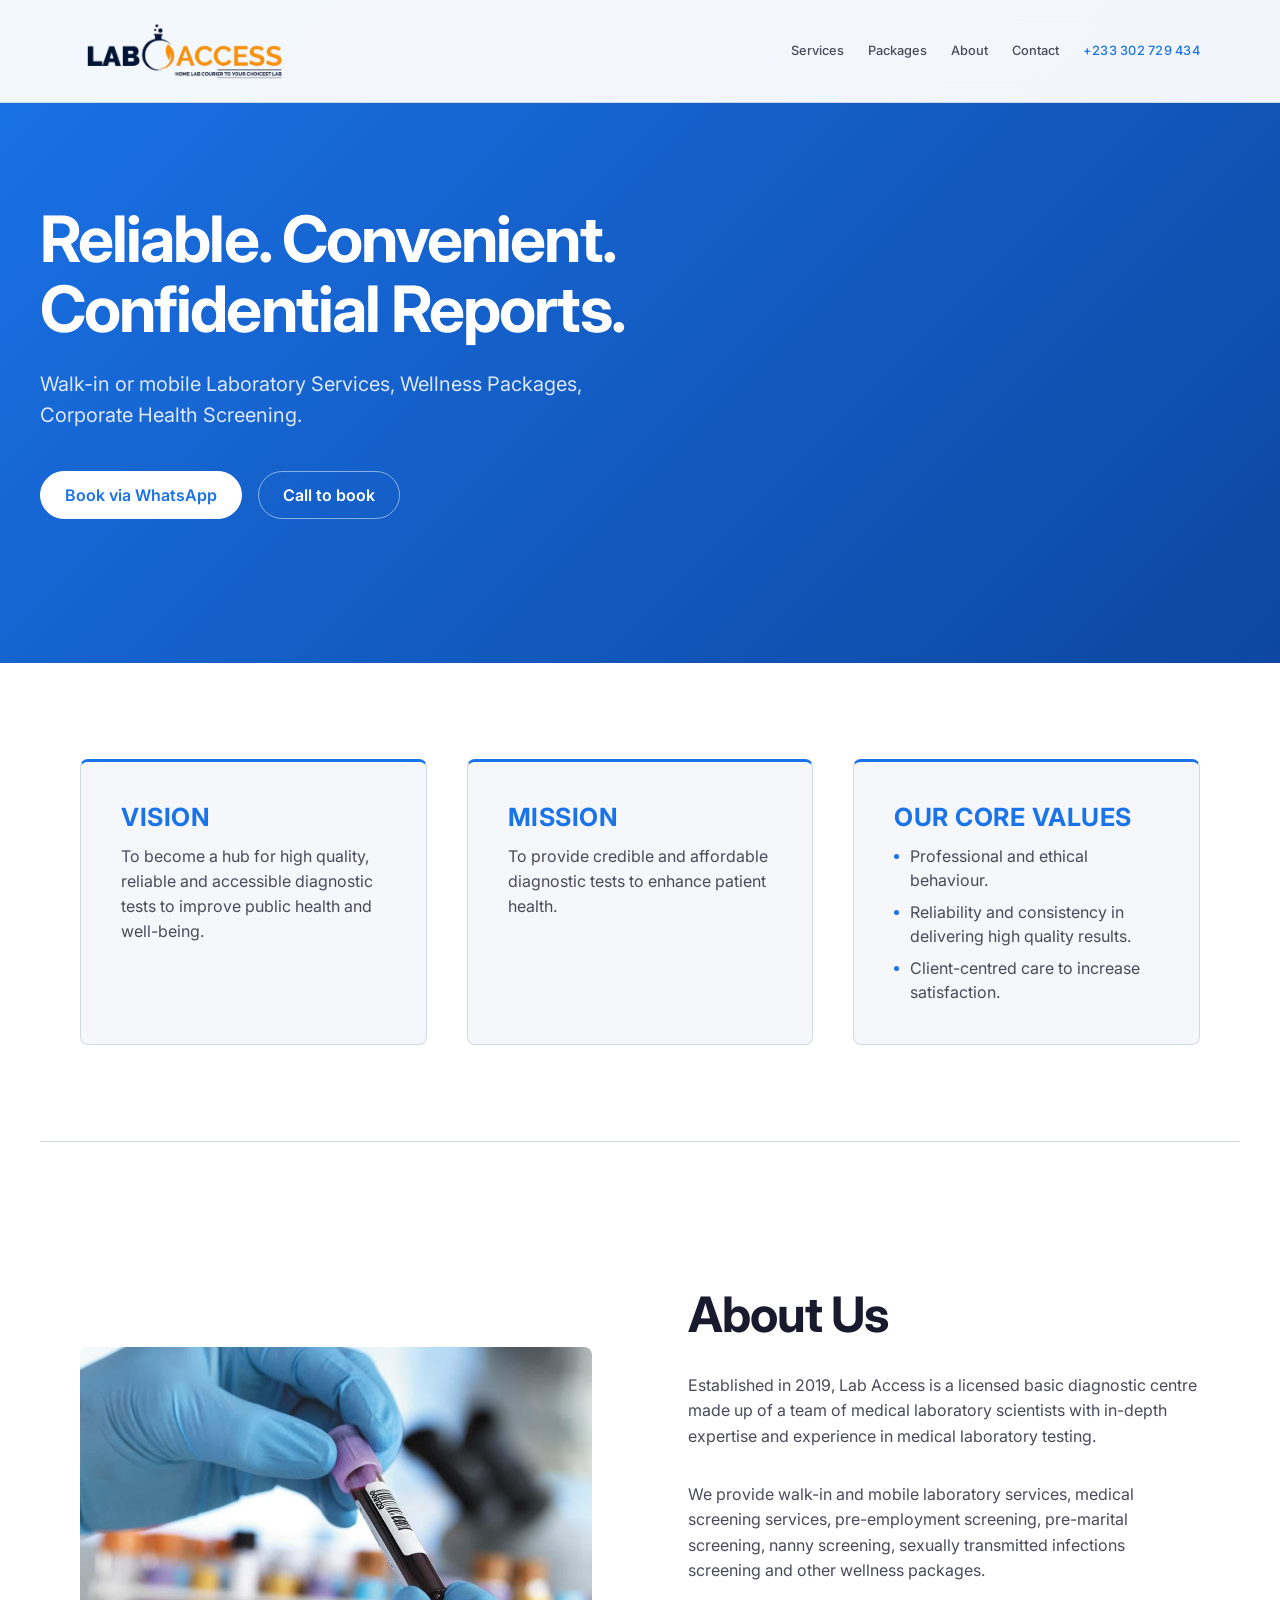
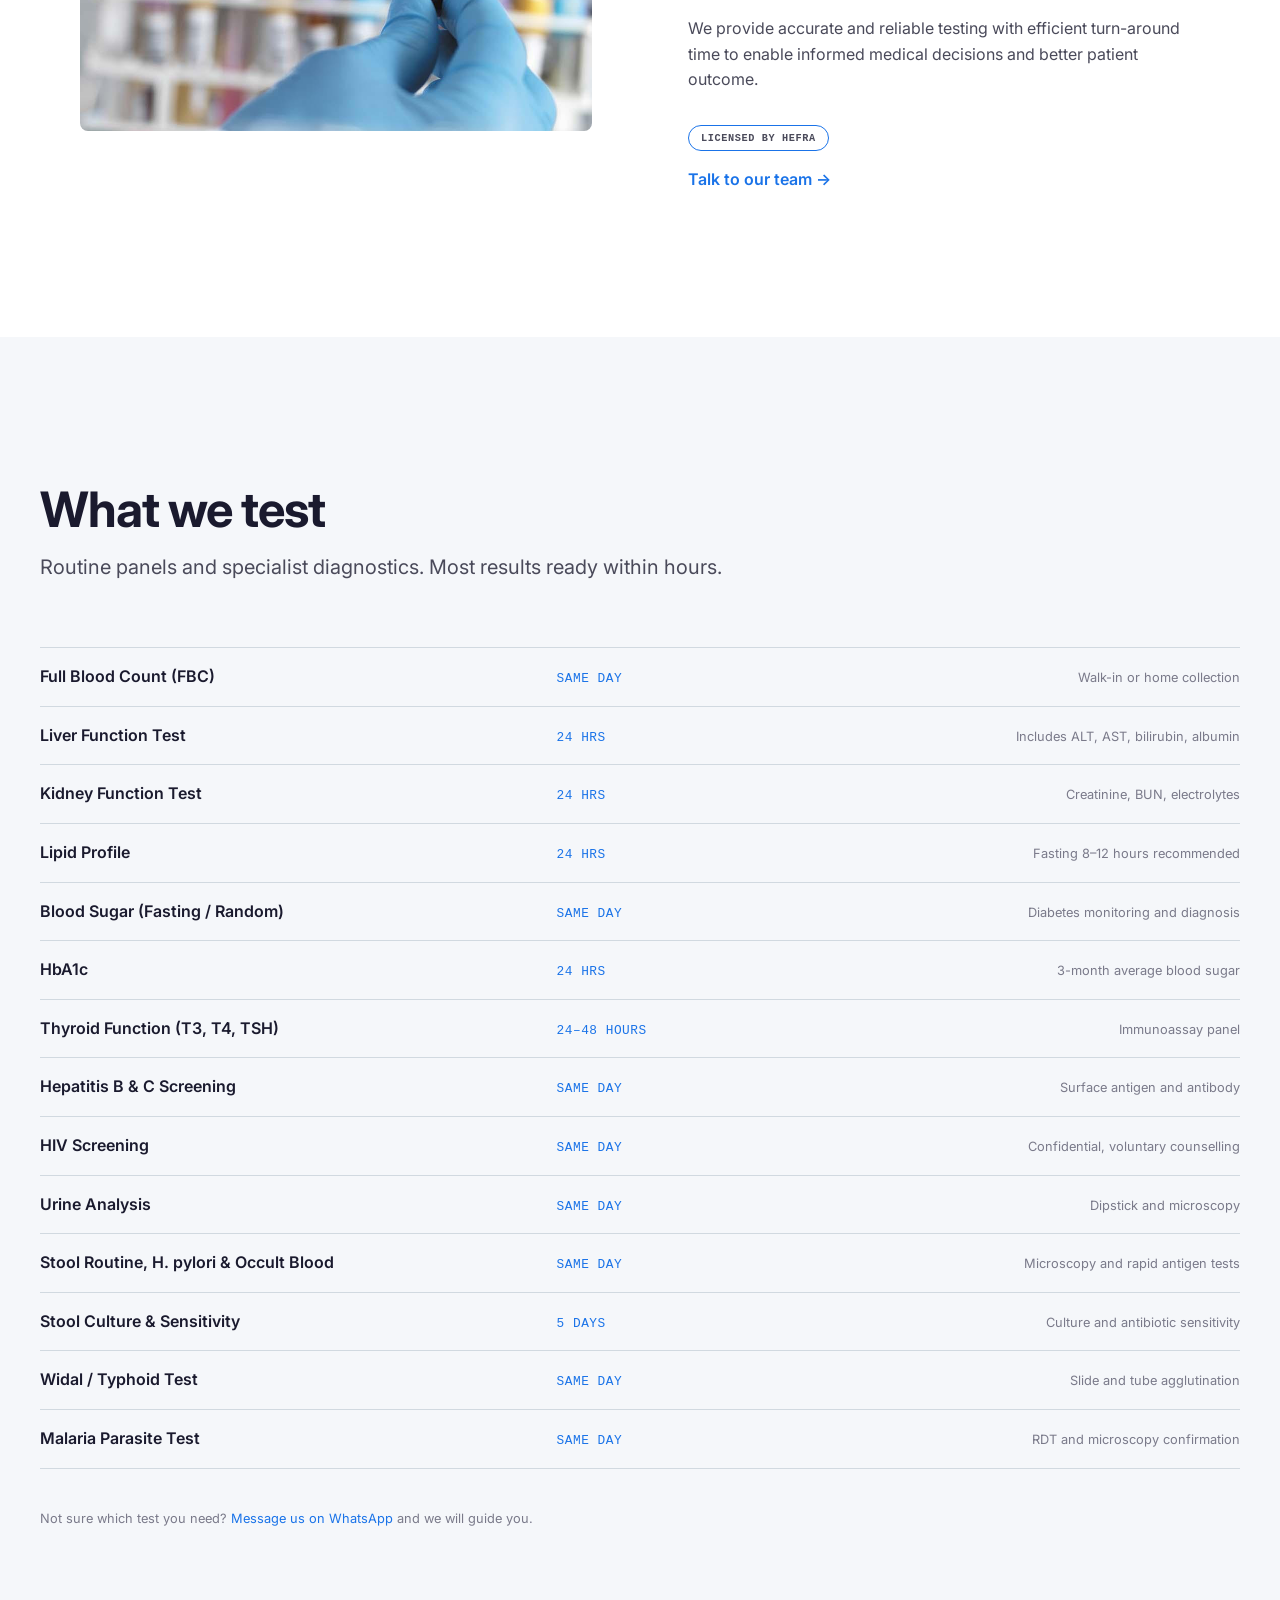
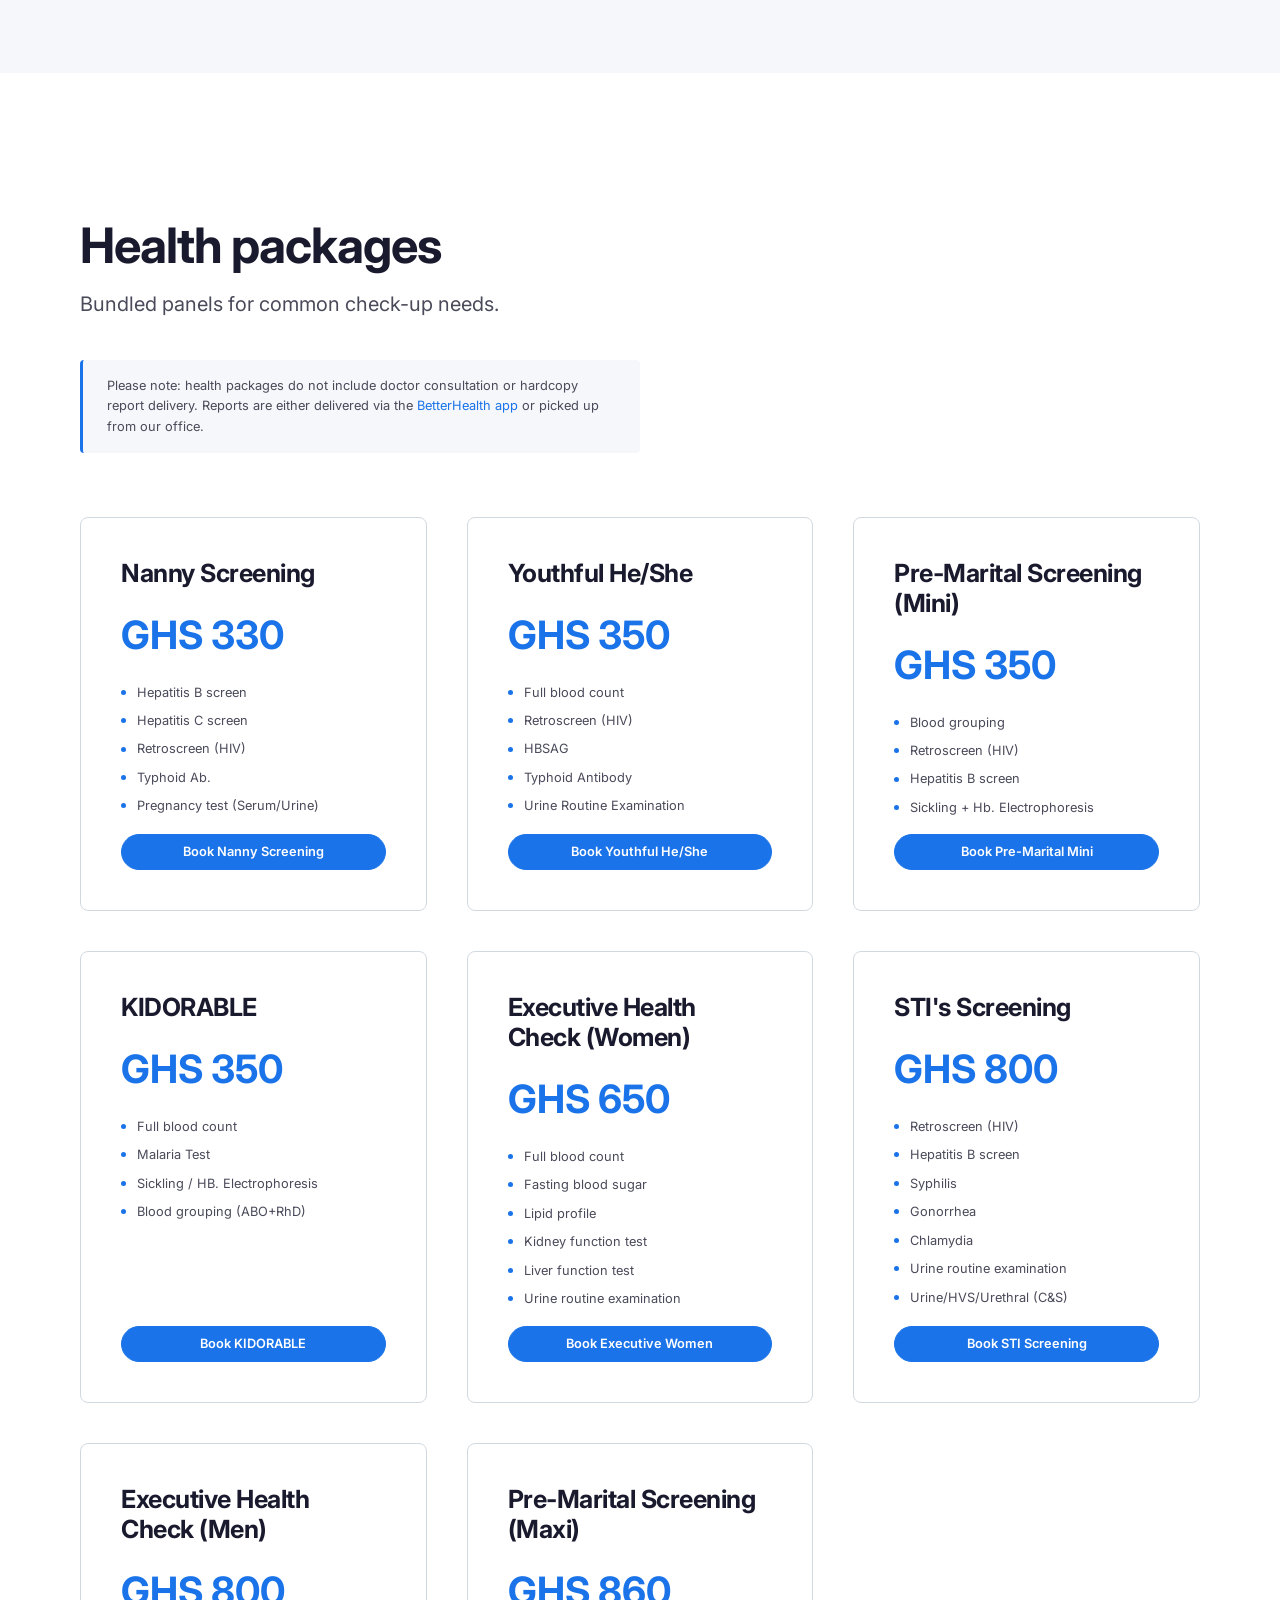
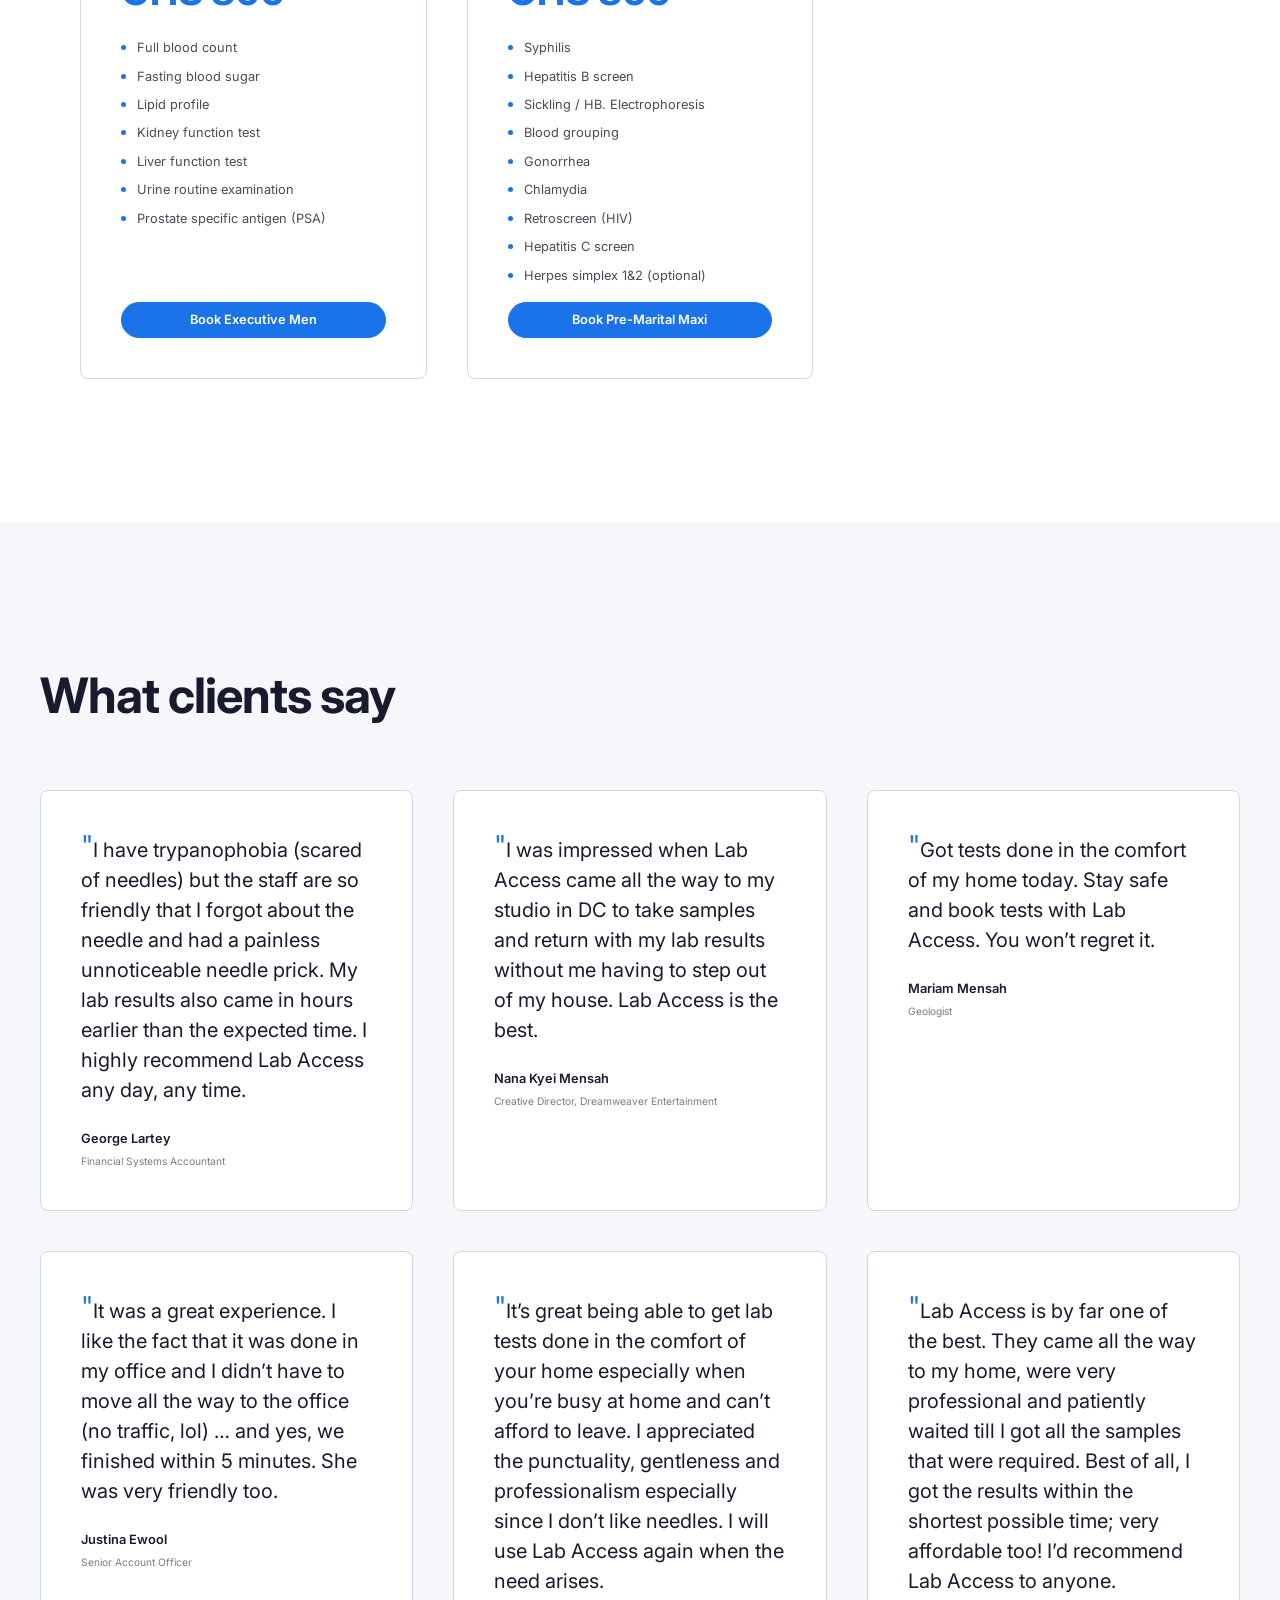
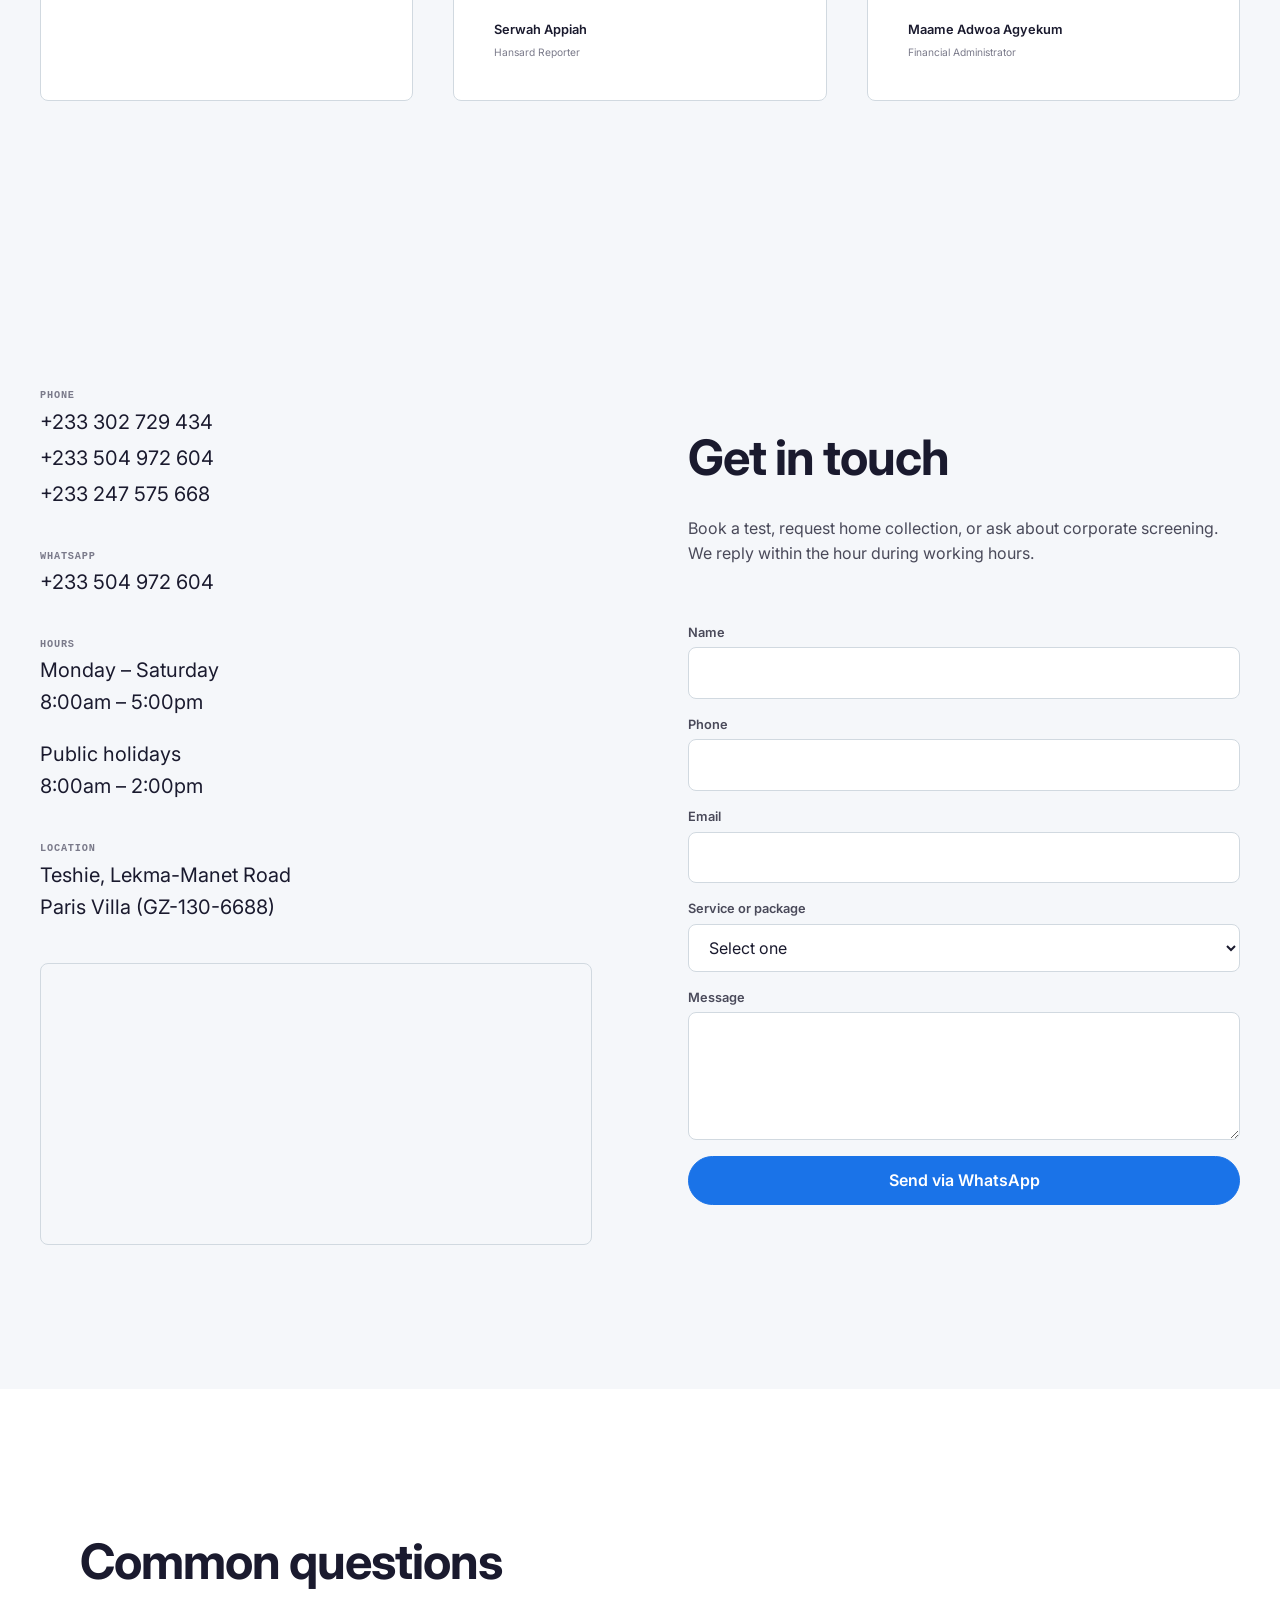
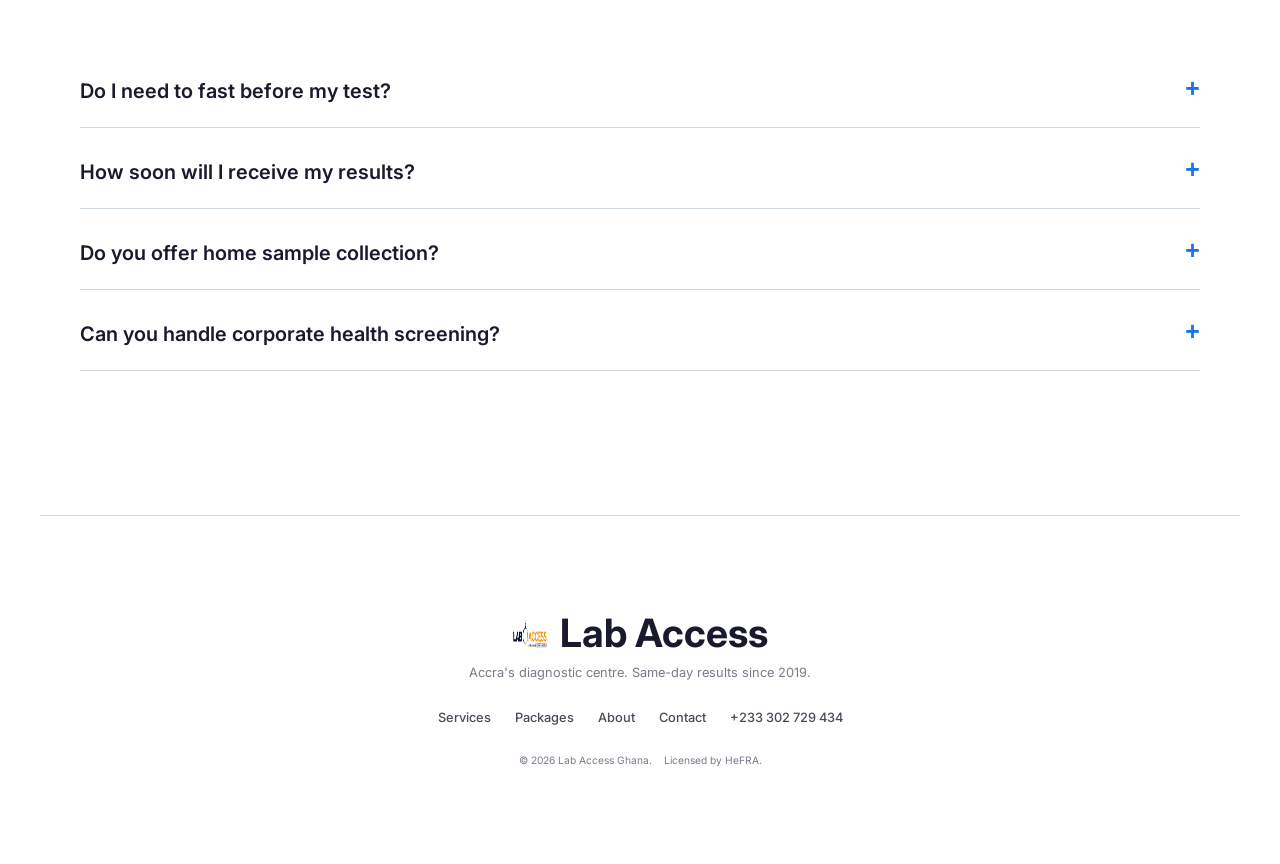
==== index.html @ 3d647332 "Replace About Us image with blood-sample photo Swap the lab-team photo for the new gloved-hands bloo" ====
<!DOCTYPE html>
<html lang="en">
<head>
  <meta charset="UTF-8">
  <meta name="viewport" content="width=device-width, initial-scale=1.0">
  <title>Lab Access Ghana · Diagnostic Centre · Accra</title>
  <meta name="description" content="Accra's trusted diagnostic centre. Same-day results, home sample collection, corporate health screening, and walk-in laboratory services. Book online or walk in.">

  <link rel="preconnect" href="https://fonts.googleapis.com">
  <link rel="preconnect" href="https://fonts.gstatic.com" crossorigin>
  <link href="https://fonts.googleapis.com/css2?family=Inter:wght@400;500;600;700&display=swap" rel="stylesheet">

  <link rel="stylesheet" href="css/tokens.css">
  <link rel="stylesheet" href="css/styles.20260529.css">

  <link rel="icon" href="images/lab-access-logo.webp" type="image/webp">
  <link rel="apple-touch-icon" href="images/lab-access-logo.webp">
</head>
<body>

  <!-- Navbar · Fixed sticky -->
  <header class="navbar" id="home">
    <div class="navbar__container">
      <a href="#home" class="navbar__logo">
        <img src="images/lab-access-logo.webp" alt="Lab Access Ghana" width="200" height="74" loading="eager">
      </a>

      <nav class="navbar__nav" aria-label="Primary">
        <a href="#services">Services</a>
        <a href="#packages">Packages</a>
        <a href="#about">About</a>
        <a href="#contact">Contact</a>
        <a href="tel:+233302729434" class="navbar__phone">+233 302 729 434</a>
      </nav>

      <button class="navbar__toggle" aria-label="Open menu" aria-expanded="false" aria-controls="mobile-menu">
        <span></span>
        <span></span>
        <span></span>
      </button>
    </div>

    <nav class="navbar__mobile" id="mobile-menu" aria-label="Mobile">
      <a href="#services">Services</a>
      <a href="#packages">Packages</a>
      <a href="#about">About</a>
      <a href="#contact">Contact</a>
      <a href="tel:+233302729434">+233 302 729 434</a>
    </nav>
  </header>

  <main>
    <!-- Hero · Blue gradient -->
    <section class="hero" id="home">
      <div class="hero__inner">
        <div class="hero__text">
          <h1 class="hero__display">Reliable. Convenient.<br>Confidential Reports.</h1>
          <p class="hero__lede">Walk-in or mobile Laboratory Services, Wellness Packages, Corporate Health Screening.</p>
          <div class="hero__actions">
            <a href="https://wa.me/233504972604?text=Hello%20Lab%20Access%2C%20I%20would%20like%20to%20book%20a%20test" class="btn btn--primary" target="_blank" rel="noopener">Book via WhatsApp</a>
            <a href="tel:+233302729434" class="btn btn--outline">Call to book</a>
          </div>
        </div>
      </div>
    </section>

    <!-- Vision · Mission · Core Values -->
    <section class="vmv" aria-label="Vision, mission and core values">
      <div class="vmv__card">
        <h2 class="vmv__title">Vision</h2>
        <p class="vmv__text">To become a hub for high quality, reliable and accessible diagnostic tests to improve public health and well-being.</p>
      </div>
      <div class="vmv__card">
        <h2 class="vmv__title">Mission</h2>
        <p class="vmv__text">To provide credible and affordable diagnostic tests to enhance patient health.</p>
      </div>
      <div class="vmv__card">
        <h2 class="vmv__title">Our Core Values</h2>
        <ul class="vmv__list">
          <li>Professional and ethical behaviour.</li>
          <li>Reliability and consistency in delivering high quality results.</li>
          <li>Client-centred care to increase satisfaction.</li>
        </ul>
      </div>
    </section>

    <!-- About (image left, text right) -->
    <section class="split" id="about">
      <figure class="split__visual">
        <img src="images/about-blood-sample.jpg" alt="A Lab Access scientist handling a labelled blood sample tube" width="1013" height="1350" loading="lazy">
      </figure>
      <div class="split__text">
        <h2>About Us</h2>
        <p>Established in 2019, Lab Access is a licensed basic diagnostic centre made up of a team of medical laboratory scientists with in-depth expertise and experience in medical laboratory testing.</p>
        <p>We provide walk-in and mobile laboratory services, medical screening services, pre-employment screening, pre-marital screening, nanny screening, sexually transmitted infections screening and other wellness packages.</p>
        <p>We provide accurate and reliable testing with efficient turn-around time to enable informed medical decisions and better patient outcome.</p>
        <p class="hefra-badge">Licensed by HeFRA</p>
        <a href="#contact" class="link-arrow">Talk to our team →</a>
      </div>
    </section>

    <!-- Services table -->
    <section class="section section--paper2" id="services">
      <div class="section__head">
        <h2>What we test</h2>
        <p class="section__sub">Routine panels and specialist diagnostics. Most results ready within hours.</p>
      </div>
      <table class="spec-sheet">
        <thead>
          <tr>
            <th scope="col">Service</th>
            <th scope="col">Turnaround</th>
            <th scope="col">Notes</th>
          </tr>
        </thead>
        <tbody>
          <tr>
            <td>Full Blood Count (FBC)</td>
            <td>Same day</td>
            <td>Walk-in or home collection</td>
          </tr>
          <tr>
            <td>Liver Function Test</td>
            <td>24 hrs</td>
            <td>Includes ALT, AST, bilirubin, albumin</td>
          </tr>
          <tr>
            <td>Kidney Function Test</td>
            <td>24 hrs</td>
            <td>Creatinine, BUN, electrolytes</td>
          </tr>
          <tr>
            <td>Lipid Profile</td>
            <td>24 hrs</td>
            <td>Fasting 8–12 hours recommended</td>
          </tr>
          <tr>
            <td>Blood Sugar (Fasting / Random)</td>
            <td>Same day</td>
            <td>Diabetes monitoring and diagnosis</td>
          </tr>
          <tr>
            <td>HbA1c</td>
            <td>24 hrs</td>
            <td>3-month average blood sugar</td>
          </tr>
          <tr>
            <td>Thyroid Function (T3, T4, TSH)</td>
            <td>24–48 hours</td>
            <td>Immunoassay panel</td>
          </tr>
          <tr>
            <td>Hepatitis B &amp; C Screening</td>
            <td>Same day</td>
            <td>Surface antigen and antibody</td>
          </tr>
          <tr>
            <td>HIV Screening</td>
            <td>Same day</td>
            <td>Confidential, voluntary counselling</td>
          </tr>
          <tr>
            <td>Urine Analysis</td>
            <td>Same day</td>
            <td>Dipstick and microscopy</td>
          </tr>
          <tr>
            <td>Stool Routine, H. pylori &amp; Occult Blood</td>
            <td>Same day</td>
            <td>Microscopy and rapid antigen tests</td>
          </tr>
          <tr>
            <td>Stool Culture &amp; Sensitivity</td>
            <td>5 days</td>
            <td>Culture and antibiotic sensitivity</td>
          </tr>
          <tr>
            <td>Widal / Typhoid Test</td>
            <td>Same day</td>
            <td>Slide and tube agglutination</td>
          </tr>
          <tr>
            <td>Malaria Parasite Test</td>
            <td>Same day</td>
            <td>RDT and microscopy confirmation</td>
          </tr>
        </tbody>
      </table>
      <p class="section__foot">Not sure which test you need? <a href="https://wa.me/233504972604?text=Hello%20Lab%20Access%2C%20I%20need%20help%20choosing%20a%20test" target="_blank" rel="noopener">Message us on WhatsApp</a> and we will guide you.</p>
    </section>

    <!-- Packages -->
    <section class="section" id="packages">
      <div class="section__head">
        <h2>Health packages</h2>
        <p class="section__sub">Bundled panels for common check-up needs.</p>
      </div>
      <p class="section__note">Please note: health packages do not include doctor consultation or hardcopy report delivery. Reports are either delivered via the <a href="https://betterhealth.africa" target="_blank" rel="noopener">BetterHealth app</a> or picked up from our office.</p>
      <div class="product-grid">
        <article class="product-card">
          <h3 class="product-card__name">Nanny Screening</h3>
          <p class="product-card__price">GHS 330</p>
          <ul class="product-card__list">
            <li>Hepatitis B screen</li>
            <li>Hepatitis C screen</li>
            <li>Retroscreen (HIV)</li>
            <li>Typhoid Ab.</li>
            <li>Pregnancy test (Serum/Urine)</li>
          </ul>
          <a href="https://wa.me/233504972604?text=I%20want%20to%20book%20the%20Nanny%20Screening%20Package" class="btn btn--primary btn--small" target="_blank" rel="noopener">Book Nanny Screening</a>
        </article>

        <article class="product-card">
          <h3 class="product-card__name">Youthful He/She</h3>
          <p class="product-card__price">GHS 350</p>
          <ul class="product-card__list">
            <li>Full blood count</li>
            <li>Retroscreen (HIV)</li>
            <li>HBSAG</li>
            <li>Typhoid Antibody</li>
            <li>Urine Routine Examination</li>
          </ul>
          <a href="https://wa.me/233504972604?text=I%20want%20to%20book%20the%20Youthful%20He/She%20package" class="btn btn--primary btn--small" target="_blank" rel="noopener">Book Youthful He/She</a>
        </article>

        <article class="product-card">
          <h3 class="product-card__name">Pre-Marital Screening (Mini)</h3>
          <p class="product-card__price">GHS 350</p>
          <ul class="product-card__list">
            <li>Blood grouping</li>
            <li>Retroscreen (HIV)</li>
            <li>Hepatitis B screen</li>
            <li>Sickling + Hb. Electrophoresis</li>
          </ul>
          <a href="https://wa.me/233504972604?text=I%20want%20to%20book%20the%20Pre-Marital%20Screening%20Mini%20package" class="btn btn--primary btn--small" target="_blank" rel="noopener">Book Pre-Marital Mini</a>
        </article>

        <article class="product-card">
          <h3 class="product-card__name">KIDORABLE</h3>
          <p class="product-card__price">GHS 350</p>
          <ul class="product-card__list">
            <li>Full blood count</li>
            <li>Malaria Test</li>
            <li>Sickling / HB. Electrophoresis</li>
            <li>Blood grouping (ABO+RhD)</li>
          </ul>
          <a href="https://wa.me/233504972604?text=I%20want%20to%20book%20the%20KIDORABLE%20package" class="btn btn--primary btn--small" target="_blank" rel="noopener">Book KIDORABLE</a>
        </article>

        <article class="product-card">
          <h3 class="product-card__name">Executive Health Check (Women)</h3>
          <p class="product-card__price">GHS 650</p>
          <ul class="product-card__list">
            <li>Full blood count</li>
            <li>Fasting blood sugar</li>
            <li>Lipid profile</li>
            <li>Kidney function test</li>
            <li>Liver function test</li>
            <li>Urine routine examination</li>
          </ul>
          <a href="https://wa.me/233504972604?text=I%20want%20to%20book%20the%20Executive%20Health%20Check%20for%20Women" class="btn btn--primary btn--small" target="_blank" rel="noopener">Book Executive Women</a>
        </article>

        <article class="product-card">
          <h3 class="product-card__name">STI's Screening</h3>
          <p class="product-card__price">GHS 800</p>
          <ul class="product-card__list">
            <li>Retroscreen (HIV)</li>
            <li>Hepatitis B screen</li>
            <li>Syphilis</li>
            <li>Gonorrhea</li>
            <li>Chlamydia</li>
            <li>Urine routine examination</li>
            <li>Urine/HVS/Urethral (C&amp;S)</li>
          </ul>
          <a href="https://wa.me/233504972604?text=I%20want%20to%20book%20the%20STI%20Screening%20package" class="btn btn--primary btn--small" target="_blank" rel="noopener">Book STI Screening</a>
        </article>

        <article class="product-card">
          <h3 class="product-card__name">Executive Health Check (Men)</h3>
          <p class="product-card__price">GHS 800</p>
          <ul class="product-card__list">
            <li>Full blood count</li>
            <li>Fasting blood sugar</li>
            <li>Lipid profile</li>
            <li>Kidney function test</li>
            <li>Liver function test</li>
            <li>Urine routine examination</li>
            <li>Prostate specific antigen (PSA)</li>
          </ul>
          <a href="https://wa.me/233504972604?text=I%20want%20to%20book%20the%20Executive%20Health%20Check%20for%20Men" class="btn btn--primary btn--small" target="_blank" rel="noopener">Book Executive Men</a>
        </article>

        <article class="product-card">
          <h3 class="product-card__name">Pre-Marital Screening (Maxi)</h3>
          <p class="product-card__price">GHS 860</p>
          <ul class="product-card__list">
            <li>Syphilis</li>
            <li>Hepatitis B screen</li>
            <li>Sickling / HB. Electrophoresis</li>
            <li>Blood grouping</li>
            <li>Gonorrhea</li>
            <li>Chlamydia</li>
            <li>Retroscreen (HIV)</li>
            <li>Hepatitis C screen</li>
            <li>Herpes simplex 1&amp;2 (optional)</li>
          </ul>
          <a href="https://wa.me/233504972604?text=I%20want%20to%20book%20the%20Pre-Marital%20Screening%20Maxi%20package" class="btn btn--primary btn--small" target="_blank" rel="noopener">Book Pre-Marital Maxi</a>
        </article>
      </div>
    </section>

    <!-- Testimonials -->
    <section class="section section--paper2" aria-label="What clients say">
      <div class="section__head">
        <h2>What clients say</h2>
      </div>
      <div class="testimonial-grid">
        <div class="testimonial">
          <blockquote class="testimonial__quote">
            <p>I have trypanophobia (scared of needles) but the staff are so friendly that I forgot about the needle and had a painless unnoticeable needle prick. My lab results also came in hours earlier than the expected time. I highly recommend Lab Access any day, any time.</p>
          </blockquote>
          <div class="testimonial__meta">
            <span class="testimonial__name">George Lartey</span>
            <span class="testimonial__role">Financial Systems Accountant</span>
          </div>
        </div>
        <div class="testimonial">
          <blockquote class="testimonial__quote">
            <p>I was impressed when Lab Access came all the way to my studio in DC to take samples and return with my lab results without me having to step out of my house. Lab Access is the best.</p>
          </blockquote>
          <div class="testimonial__meta">
            <span class="testimonial__name">Nana Kyei Mensah</span>
            <span class="testimonial__role">Creative Director, Dreamweaver Entertainment</span>
          </div>
        </div>
        <div class="testimonial">
          <blockquote class="testimonial__quote">
            <p>Got tests done in the comfort of my home today. Stay safe and book tests with Lab Access. You won’t regret it.</p>
          </blockquote>
          <div class="testimonial__meta">
            <span class="testimonial__name">Mariam Mensah</span>
            <span class="testimonial__role">Geologist</span>
          </div>
        </div>
        <div class="testimonial">
          <blockquote class="testimonial__quote">
            <p>It was a great experience. I like the fact that it was done in my office and I didn’t have to move all the way to the office (no traffic, lol) … and yes, we finished within 5 minutes. She was very friendly too.</p>
          </blockquote>
          <div class="testimonial__meta">
            <span class="testimonial__name">Justina Ewool</span>
            <span class="testimonial__role">Senior Account Officer</span>
          </div>
        </div>
        <div class="testimonial">
          <blockquote class="testimonial__quote">
            <p>It’s great being able to get lab tests done in the comfort of your home especially when you’re busy at home and can’t afford to leave. I appreciated the punctuality, gentleness and professionalism especially since I don’t like needles. I will use Lab Access again when the need arises.</p>
          </blockquote>
          <div class="testimonial__meta">
            <span class="testimonial__name">Serwah Appiah</span>
            <span class="testimonial__role">Hansard Reporter</span>
          </div>
        </div>
        <div class="testimonial">
          <blockquote class="testimonial__quote">
            <p>Lab Access is by far one of the best. They came all the way to my home, were very professional and patiently waited till I got all the samples that were required. Best of all, I got the results within the shortest possible time; very affordable too! I’d recommend Lab Access to anyone.</p>
          </blockquote>
          <div class="testimonial__meta">
            <span class="testimonial__name">Maame Adwoa Agyekum</span>
            <span class="testimonial__role">Financial Administrator</span>
          </div>
        </div>
      </div>
    </section>

    <!-- Contact (form left, info right) -->
    <section class="split split--reverse section--paper2" id="contact">
      <div class="split__text">
        <h2>Get in touch</h2>
        <p>Book a test, request home collection, or ask about corporate screening. We reply within the hour during working hours.</p>

        <form class="contact-form" id="contactForm" action="#" method="post">
          <div class="field">
            <label for="name">Name</label>
            <input type="text" id="name" name="name" required autocomplete="name">
          </div>
          <div class="field">
            <label for="phone">Phone</label>
            <input type="tel" id="phone" name="phone" required autocomplete="tel">
          </div>
          <div class="field">
            <label for="email">Email</label>
            <input type="email" id="email" name="email" autocomplete="email">
          </div>
          <div class="field">
            <label for="service">Service or package</label>
            <select id="service" name="service" required>
              <option value="" disabled selected>Select one</option>
              <option value="single-test">Single test</option>
              <option value="basic-wellness">Basic Wellness package</option>
              <option value="executive">Executive Screening</option>
              <option value="comprehensive">Comprehensive Profile</option>
              <option value="home-collection">Home collection</option>
              <option value="corporate">Corporate screening</option>
              <option value="other">Other / not sure</option>
            </select>
          </div>
          <div class="field">
            <label for="message">Message</label>
            <textarea id="message" name="message" rows="4"></textarea>
          </div>
          <button type="submit" class="btn btn--primary">Send via WhatsApp</button>
        </form>
      </div>

      <div class="split__visual split__visual--info">
        <div class="contact-block">
          <h3 class="contact-block__label">Phone</h3>
          <a href="tel:+233302729434" class="contact-block__value">+233 302 729 434</a>
          <a href="tel:+233504972604" class="contact-block__value">+233 504 972 604</a>
          <a href="tel:+233247575668" class="contact-block__value">+233 247 575 668</a>
        </div>
        <div class="contact-block">
          <h3 class="contact-block__label">WhatsApp</h3>
          <a href="https://wa.me/233504972604" class="contact-block__value" target="_blank" rel="noopener">+233 504 972 604</a>
        </div>
        <div class="contact-block">
          <h3 class="contact-block__label">Hours</h3>
          <p class="contact-block__value">Monday – Saturday<br>8:00am – 5:00pm</p>
          <p class="contact-block__value">Public holidays<br>8:00am – 2:00pm</p>
        </div>
        <div class="contact-block">
          <h3 class="contact-block__label">Location</h3>
          <p class="contact-block__value">Teshie, Lekma-Manet Road<br>Paris Villa (GZ-130-6688)</p>
        </div>
        <div class="contact-map">
          <iframe src="https://www.google.com/maps?q=Teshie+Lekma+Manet+Road+Accra&output=embed" width="100%" height="280" style="border:0;" allowfullscreen="" loading="lazy" referrerpolicy="no-referrer-when-downgrade" title="Lab Access Medical Laboratory location map"></iframe>
        </div>
      </div>
    </section>

    <!-- FAQ -->
    <section class="section" id="faq" aria-label="Frequently asked questions">
      <div class="section__head">
        <h2>Common questions</h2>
      </div>
      <div class="faq-list">
        <details class="faq-item">
          <summary>Do I need to fast before my test?</summary>
          <p>It depends on the test. Fasting blood sugar and lipid profiles require 8–12 hours of fasting. Most other tests do not. We will confirm when you book.</p>
        </details>
        <details class="faq-item">
          <summary>How soon will I receive my results?</summary>
          <p>Most routine tests return the same day. Cultures take 4–5 days. We send results via the BetterHealth app or you can pick them up from our office.</p>
        </details>
        <details class="faq-item">
          <summary>Do you offer home sample collection?</summary>
          <p>Yes. Our phlebotomists collect samples at your home or office in Accra and Tema. Book at least 24 hours ahead.</p>
        </details>
        <details class="faq-item">
          <summary>Can you handle corporate health screening?</summary>
          <p>Yes. We run on-site and off-site screening programmes for companies of all sizes. We structure reports for HR compliance and provide bulk pricing.</p>
        </details>
      </div>
    </section>
  </main>

  <!-- Footer -->
  <footer class="footer">
    <div class="footer__main">
      <div class="footer__logo">
        <img src="images/lab-access-logo.webp" alt="Lab Access Ghana" width="40" height="40" loading="lazy">
        <span class="footer__wordmark">Lab Access</span>
      </div>
      <p class="footer__tagline">Accra's diagnostic centre. Same-day results since 2019.</p>
    </div>
    <div class="footer__links">
      <a href="#services">Services</a>
      <a href="#packages">Packages</a>
      <a href="#about">About</a>
      <a href="#contact">Contact</a>
      <a href="tel:+233302729434">+233 302 729 434</a>
    </div>
    <div class="footer__legal">
      <span>© 2026 Lab Access Ghana.</span>
      <span>Licensed by HeFRA.</span>
    </div>
  </footer>

  <!-- Mobile sticky CTA -->
  <div class="mobile-cta" aria-hidden="true">
    <a href="tel:+233302729434" class="mobile-cta__btn mobile-cta__btn--call">Call now</a>
    <a href="https://wa.me/233504972604?text=Hello%20Lab%20Access%2C%20I%20would%20like%20to%20book%20a%20test" class="mobile-cta__btn mobile-cta__btn--wa" target="_blank" rel="noopener">WhatsApp</a>
  </div>

  <script src="js/main.js" defer></script>
</body>
</html>
---- css/tokens.css ----
/* Lab Access · Original Design · Medical Blue Theme */

:root {
  /* ── Paper ── */
  --color-paper:    #ffffff;
  --color-paper-2:  #f5f7fa;
  --color-paper-3:  #e8ecf1;

  /* ── Ink ── */
  --color-ink:      #1a1a2e;
  --color-ink-2:    #4a4a5a;
  --color-ink-3:    #7a7a8a;

  /* ── Neutrals ── */
  --color-rule:     #d1d9e0;
  --color-rule-2:   #b8c4d0;
  --color-muted:    #8a94a0;

  /* ── Accent ── */
  --color-accent:       #1A73E8;
  --color-accent-ink:   #ffffff;
  --color-accent-hover: #1557b0;
  --color-focus:        #4a90e2;

  /* ── Success / CTA ── */
  --color-success:      #28a745;
  --color-success-hover:#218838;

  /* ── Fonts ── */
  --font-display: "Inter", -apple-system, BlinkMacSystemFont, "Segoe UI", sans-serif;
  --font-body:    "Inter", -apple-system, BlinkMacSystemFont, "Segoe UI", sans-serif;
  --font-mono:    "JetBrains Mono", "SF Mono", monospace;

  /* ── Type scale (major third, 1.25) ── */
  --text-xs:   0.64rem;
  --text-sm:   0.8rem;
  --text-base: 1rem;
  --text-md:   1.25rem;
  --text-lg:   1.5625rem;
  --text-xl:   1.9531rem;
  --text-2xl:  2.4414rem;
  --text-3xl:  3.0518rem;
  --text-display: clamp(2.5rem, 5vw + 1rem, 4rem);
  --text-display-s: clamp(2rem, 4vw + 0.5rem, 3rem);

  /* ── Spacing (4-pt) ── */
  --space-3xs: 0.125rem;
  --space-2xs: 0.25rem;
  --space-xs:  0.5rem;
  --space-sm:  0.75rem;
  --space-md:  1rem;
  --space-lg:  1.5rem;
  --space-xl:  2.5rem;
  --space-2xl: 4rem;
  --space-3xl: 6rem;
  --space-4xl: 9rem;

  /* ── Motion ── */
  --ease-out:    cubic-bezier(0.16, 1, 0.3, 1);
  --ease-in:     cubic-bezier(0.7, 0, 0.84, 0);
  --ease-in-out: cubic-bezier(0.65, 0, 0.35, 1);
  --dur-micro:   120ms;
  --dur-short:   220ms;
  --dur-long:    420ms;

  /* ── Radius ── */
  --radius-sm: 4px;
  --radius-md: 8px;
  --radius-pill: 999px;

  /* ── Z-index ── */
  --z-base:     1;
  --z-raised:   10;
  --z-sticky:   200;
  --z-modal:    400;
}

/* Reduced motion */
@media (prefers-reduced-motion: reduce) {
  *, *::before, *::after {
    animation-duration: 150ms !important;
    animation-iteration-count: 1 !important;
    transition-duration: 150ms !important;
  }
}
---- css/styles.20260529.css ----
/* Lab Access · Original Design · Medical Blue Theme
 * · nav: Fixed sticky navbar · hero: Blue gradient
 * · contrast: pass (WCAG 2.1 AA)
 */

@import url('tokens.css');

/* ── Reset & base ── */
*, *::before, *::after { box-sizing: border-box; }

html {
  font-size: 16px;
  overflow-x: clip;
  -webkit-font-smoothing: antialiased;
  -moz-osx-font-smoothing: grayscale;
  scroll-behavior: smooth;
}

body {
  margin: 0;
  font-family: var(--font-body);
  font-weight: 400;
  font-size: var(--text-base);
  line-height: 1.6;
  color: var(--color-ink);
  background: var(--color-paper);
  overflow-x: clip;
}

img, picture, video, canvas, svg {
  display: block;
  max-width: 100%;
  height: auto;
}

input, button, textarea, select {
  font: inherit;
  color: inherit;
}

a {
  color: var(--color-accent);
  text-decoration: none;
}

a:hover {
  text-decoration: underline;
  text-underline-offset: 0.15em;
}

:focus-visible {
  outline: 2px solid var(--color-focus);
  outline-offset: 3px;
}

/* ── Typography ── */
h1, h2, h3, h4 {
  font-family: var(--font-display);
  font-weight: 700;
  line-height: 1.2;
  letter-spacing: -0.02em;
  margin: 0;
  color: var(--color-ink);
}

h1 { font-size: var(--text-display); }
h2 { font-size: var(--text-3xl); }
h3 { font-size: var(--text-xl); }

p {
  margin: 0 0 var(--space-md) 0;
  max-width: 65ch;
}

p:last-child { margin-bottom: 0; }

/* ── Buttons ── */
.btn {
  display: inline-flex;
  align-items: center;
  justify-content: center;
  gap: var(--space-xs);
  padding: var(--space-sm) var(--space-lg);
  font-family: var(--font-body);
  font-weight: 600;
  font-size: var(--text-base);
  line-height: 1.4;
  border-radius: var(--radius-pill);
  border: 1.5px solid transparent;
  cursor: pointer;
  white-space: nowrap;
  transition: background-color var(--dur-short) var(--ease-out),
              transform var(--dur-micro) var(--ease-out),
              border-color var(--dur-short) var(--ease-out);
}

.btn--primary {
  background: var(--color-accent);
  color: var(--color-accent-ink);
  border-color: var(--color-accent);
}

.btn--primary:hover {
  background: var(--color-accent-hover);
  border-color: var(--color-accent-hover);
  transform: translateY(-1.5px);
  text-decoration: none;
}

.btn--primary:active {
  transform: translateY(1px);
}

.btn--outline {
  background: transparent;
  color: inherit;
  border-color: currentColor;
}

.btn--outline:hover {
  background: rgba(255,255,255,0.1);
  transform: translateY(-1.5px);
  text-decoration: none;
}

.btn--outline:active {
  transform: translateY(1px);
}

.btn--small {
  padding: var(--space-xs) var(--space-md);
  font-size: var(--text-sm);
}

/* ── Link arrow ── */
.link-arrow {
  display: inline-flex;
  align-items: center;
  gap: var(--space-xs);
  font-weight: 600;
  color: var(--color-accent);
  transition: gap var(--dur-short) var(--ease-out);
}

.link-arrow:hover {
  gap: var(--space-sm);
  text-decoration: none;
}

/* ── Navbar ── */
.navbar {
  position: fixed;
  top: 0;
  left: 0;
  right: 0;
  z-index: var(--z-sticky);
  background: rgba(255,255,255,0.95);
  backdrop-filter: blur(12px);
  -webkit-backdrop-filter: blur(12px);
  border-bottom: 1px solid var(--color-rule);
}

.navbar__container {
  display: flex;
  align-items: center;
  justify-content: space-between;
  max-width: 1200px;
  margin: 0 auto;
  padding: var(--space-sm) var(--space-xl);
}

.navbar__logo {
  display: flex;
  align-items: center;
  gap: var(--space-sm);
  text-decoration: none;
  color: var(--color-ink);
}

.navbar__logo img {
  width: 210px;
  height: 78px;
  border-radius: var(--radius-sm);
  object-fit: contain;
}

.navbar__brand {
  font-family: var(--font-display);
  font-size: var(--text-lg);
  font-weight: 700;
  color: var(--color-ink);
  letter-spacing: -0.02em;
}

.navbar__logo:hover .navbar__brand {
  color: var(--color-accent);
}

.navbar__nav {
  display: flex;
  align-items: center;
  gap: var(--space-lg);
}

.navbar__nav a {
  font-family: var(--font-body);
  font-size: var(--text-sm);
  font-weight: 500;
  color: var(--color-ink-2);
  text-decoration: none;
  transition: color var(--dur-short) var(--ease-out);
}

.navbar__nav a:hover {
  color: var(--color-accent);
  text-decoration: none;
}

.navbar__phone {
  font-family: var(--font-mono);
  font-size: var(--text-xs);
  letter-spacing: 0.02em;
  color: var(--color-accent) !important;
}

.navbar__toggle {
  display: none;
  flex-direction: column;
  gap: 5px;
  background: none;
  border: none;
  cursor: pointer;
  padding: var(--space-xs);
}

.navbar__toggle span {
  display: block;
  width: 24px;
  height: 2px;
  background: var(--color-ink);
  border-radius: 2px;
  transition: transform var(--dur-short) var(--ease-out),
              opacity var(--dur-short) var(--ease-out);
}

.navbar__mobile {
  display: none;
  flex-direction: column;
  gap: var(--space-sm);
  padding: var(--space-md) var(--space-xl);
  border-top: 1px solid var(--color-rule);
  background: var(--color-paper);
}

.navbar__mobile a {
  font-size: var(--text-base);
  font-weight: 500;
  color: var(--color-ink-2);
  text-decoration: none;
  padding: var(--space-xs) 0;
  transition: color var(--dur-short) var(--ease-out);
}

.navbar__mobile a:hover {
  color: var(--color-accent);
}

.navbar__mobile.is-open {
  display: flex;
}

/* ── Hero ── */
.hero {
  background: linear-gradient(135deg, #1A73E8 0%, #0d47a1 100%);
  color: #fff;
  padding: calc(var(--space-4xl) + 60px) var(--space-xl) var(--space-4xl);
}

.hero__inner {
  max-width: 1200px;
  margin: 0 auto;
}

.hero__text {
  display: flex;
  flex-direction: column;
  gap: var(--space-lg);
  max-width: 700px;
}

.hero__display {
  font-family: var(--font-display);
  font-size: var(--text-display);
  font-weight: 700;
  line-height: 1.1;
  letter-spacing: -0.03em;
  color: #fff;
  max-width: 18ch;
}

.hero__lede {
  font-size: var(--text-md);
  line-height: 1.55;
  color: rgba(255,255,255,0.85);
  max-width: 48ch;
}

.hero__actions {
  display: flex;
  gap: var(--space-md);
  flex-wrap: wrap;
}

.hero__actions .btn--primary {
  background: #fff;
  color: var(--color-accent);
  border-color: #fff;
}

.hero__actions .btn--primary:hover {
  background: rgba(255,255,255,0.9);
  border-color: rgba(255,255,255,0.9);
}

.hero__actions .btn--outline {
  color: #fff;
  border-color: rgba(255,255,255,0.5);
}

.hero__actions .btn--outline:hover {
  background: rgba(255,255,255,0.1);
  border-color: #fff;
}

/* ── Vision · Mission · Values ── */
.vmv {
  display: grid;
  grid-template-columns: repeat(3, 1fr);
  gap: var(--space-xl);
  padding: var(--space-3xl) var(--space-xl);
  max-width: 1200px;
  margin: 0 auto;
  border-bottom: 1px solid var(--color-rule);
}

.vmv__card {
  display: flex;
  flex-direction: column;
  gap: var(--space-sm);
  padding: var(--space-xl);
  background: var(--color-paper-2);
  border: 1px solid var(--color-rule);
  border-radius: var(--radius-md);
  border-top: 3px solid var(--color-accent);
}

.vmv__title {
  font-family: var(--font-display);
  font-size: var(--text-lg);
  font-weight: 700;
  color: var(--color-accent);
  text-transform: uppercase;
  letter-spacing: 0.02em;
  line-height: 1.2;
}

.vmv__text {
  font-size: var(--text-base);
  color: var(--color-ink-2);
  line-height: 1.55;
  margin: 0;
}

.vmv__list {
  list-style: none;
  padding: 0;
  margin: 0;
  display: flex;
  flex-direction: column;
  gap: var(--space-xs);
}

.vmv__list li {
  font-size: var(--text-base);
  color: var(--color-ink-2);
  line-height: 1.5;
  padding-left: var(--space-md);
  position: relative;
}

.vmv__list li::before {
  content: '';
  position: absolute;
  left: 0;
  top: 0.6em;
  width: 5px;
  height: 5px;
  background: var(--color-accent);
  border-radius: 50%;
}

/* ── Split sections ── */
.split {
  display: grid;
  grid-template-columns: 1fr 1fr;
  gap: var(--space-3xl);
  align-items: center;
  padding: var(--space-4xl) var(--space-xl);
  max-width: 1200px;
  margin: 0 auto;
}

.split--reverse {
  direction: rtl;
}

.split--reverse > * {
  direction: ltr;
}

.split__visual {
  margin: 0;
}

.split__visual img {
  width: 100%;
  height: auto;
  border-radius: var(--radius-md);
  object-fit: cover;
  aspect-ratio: 4 / 3;
}

.split__text {
  display: flex;
  flex-direction: column;
  gap: var(--space-md);
}

.split__text h2 {
  margin-bottom: var(--space-sm);
}

.split__text p {
  color: var(--color-ink-2);
}

.split__visual--info {
  display: flex;
  flex-direction: column;
  gap: var(--space-xl);
}

/* ── Section base ── */
.section {
  padding: var(--space-4xl) var(--space-xl);
  max-width: 1200px;
  margin: 0 auto;
}

.section--paper2 {
  background: var(--color-paper-2);
  max-width: none;
  padding-left: max(var(--space-xl), calc((100vw - 1200px) / 2));
  padding-right: max(var(--space-xl), calc((100vw - 1200px) / 2));
}

.section__head {
  margin-bottom: var(--space-2xl);
}

.section__head h2 {
  margin-bottom: var(--space-sm);
}

.section__sub {
  font-size: var(--text-md);
  color: var(--color-ink-2);
  max-width: 55ch;
}

.section__foot {
  margin-top: var(--space-xl);
  font-size: var(--text-sm);
  color: var(--color-ink-3);
}

.section__note {
  margin: calc(-1 * var(--space-lg)) 0 var(--space-2xl);
  padding: var(--space-md) var(--space-lg);
  background: var(--color-paper-2);
  border-left: 3px solid var(--color-accent);
  border-radius: var(--radius-sm);
  font-size: var(--text-sm);
  color: var(--color-ink-2);
  max-width: 70ch;
}

/* ── HeFRA badge ── */
.hefra-badge {
  align-self: flex-start;
  font-family: var(--font-mono);
  font-size: var(--text-xs);
  font-weight: 600;
  text-transform: uppercase;
  letter-spacing: 0.06em;
  color: var(--color-accent);
  padding: var(--space-2xs) var(--space-sm);
  border: 1px solid var(--color-accent);
  border-radius: var(--radius-pill);
  margin: 0;
}

/* ── Spec sheet ── */
.spec-sheet {
  width: 100%;
  border-collapse: collapse;
  font-size: var(--text-base);
}

.spec-sheet thead {
  display: none;
}

.spec-sheet tbody tr {
  display: grid;
  grid-template-columns: 1.5fr 0.8fr 1.2fr;
  gap: var(--space-md);
  padding: var(--space-md) 0;
  border-bottom: 1px solid var(--color-rule);
  align-items: baseline;
}

.spec-sheet tbody tr:first-child {
  border-top: 1px solid var(--color-rule);
}

.spec-sheet td {
  padding: 0;
}

.spec-sheet td:first-child {
  font-weight: 600;
  color: var(--color-ink);
}

.spec-sheet td:nth-child(2) {
  font-family: var(--font-mono);
  font-size: var(--text-sm);
  color: var(--color-accent);
  text-transform: uppercase;
  letter-spacing: 0.04em;
}

.spec-sheet td:nth-child(3) {
  font-size: var(--text-sm);
  color: var(--color-ink-3);
  text-align: right;
}

/* ── Product grid ── */
.product-grid {
  display: grid;
  grid-template-columns: repeat(3, 1fr);
  gap: var(--space-xl);
}

.product-card {
  display: flex;
  flex-direction: column;
  gap: var(--space-md);
  padding: var(--space-xl);
  background: var(--color-paper);
  border: 1px solid var(--color-rule);
  border-radius: var(--radius-md);
  transition: transform var(--dur-short) var(--ease-out),
              box-shadow var(--dur-short) var(--ease-out);
}

.product-card:hover {
  transform: translateY(-3px);
  box-shadow: 0 8px 30px rgba(26,115,232,0.08);
}

.product-card--featured {
  border-color: var(--color-accent);
  position: relative;
}

.product-card--featured::before {
  content: 'Most popular';
  position: absolute;
  top: var(--space-sm);
  right: var(--space-sm);
  font-family: var(--font-mono);
  font-size: var(--text-xs);
  text-transform: uppercase;
  letter-spacing: 0.06em;
  padding: var(--space-2xs) var(--space-xs);
  background: var(--color-accent);
  color: var(--color-accent-ink);
  border-radius: var(--radius-pill);
}

.product-card__name {
  font-family: var(--font-display);
  font-size: var(--text-lg);
  font-weight: 700;
  margin: 0;
}

.product-card__price {
  font-family: var(--font-display);
  font-size: var(--text-2xl);
  font-weight: 700;
  color: var(--color-accent);
  margin: 0;
}

.product-card__list {
  list-style: none;
  padding: 0;
  margin: 0;
  display: flex;
  flex-direction: column;
  gap: var(--space-xs);
  flex: 1;
}

.product-card__list li {
  font-size: var(--text-sm);
  color: var(--color-ink-2);
  padding-left: var(--space-md);
  position: relative;
}

.product-card__list li::before {
  content: '';
  position: absolute;
  left: 0;
  top: 0.55em;
  width: 5px;
  height: 5px;
  background: var(--color-accent);
  border-radius: 50%;
}

/* ── Package grid (image cards) ── */
.package-grid {
  display: grid;
  grid-template-columns: repeat(3, 1fr);
  gap: var(--space-xl);
}

.package-card {
  display: flex;
  flex-direction: column;
  gap: var(--space-md);
  background: var(--color-paper);
  border: 1px solid var(--color-rule);
  border-radius: var(--radius-md);
  overflow: hidden;
  transition: transform var(--dur-short) var(--ease-out),
              box-shadow var(--dur-short) var(--ease-out);
}

.package-card:hover {
  transform: translateY(-3px);
  box-shadow: 0 8px 30px rgba(26,115,232,0.08);
}

.package-card img {
  width: 100%;
  height: auto;
  display: block;
  aspect-ratio: 3 / 4;
  object-fit: cover;
}

.package-card .btn {
  margin: 0 var(--space-md) var(--space-md);
}

/* ── Testimonials ── */
.testimonial-grid {
  display: grid;
  grid-template-columns: repeat(3, 1fr);
  gap: var(--space-xl);
}

.testimonial {
  padding: var(--space-xl);
  background: var(--color-paper);
  border: 1px solid var(--color-rule);
  border-radius: var(--radius-md);
  display: flex;
  flex-direction: column;
  gap: var(--space-lg);
}

.testimonial__quote {
  margin: 0;
}

.testimonial__quote p {
  font-family: var(--font-display);
  font-size: var(--text-md);
  font-weight: 400;
  line-height: 1.5;
  color: var(--color-ink);
  margin: 0;
}

.testimonial__quote p::before {
  content: '"';
  color: var(--color-accent);
  font-size: 1.5em;
  line-height: 1;
}

.testimonial__meta {
  display: flex;
  flex-direction: column;
  gap: var(--space-2xs);
}

.testimonial__name {
  font-weight: 600;
  font-size: var(--text-sm);
  color: var(--color-ink);
}

.testimonial__role {
  font-size: var(--text-xs);
  color: var(--color-ink-3);
}

/* ── FAQ ── */
.faq-list {
  display: flex;
  flex-direction: column;
  gap: var(--space-xs);
}

.faq-item {
  border-bottom: 1px solid var(--color-rule);
}

.faq-item summary {
  font-family: var(--font-body);
  font-weight: 600;
  font-size: var(--text-md);
  color: var(--color-ink);
  padding: var(--space-md) 0;
  cursor: pointer;
  list-style: none;
  display: flex;
  justify-content: space-between;
  align-items: center;
  gap: var(--space-md);
  transition: color var(--dur-short) var(--ease-out);
}

.faq-item summary::-webkit-details-marker {
  display: none;
}

.faq-item summary::after {
  content: '+';
  font-family: var(--font-mono);
  font-size: var(--text-lg);
  color: var(--color-accent);
  flex-shrink: 0;
  transition: transform var(--dur-short) var(--ease-out);
}

.faq-item[open] summary::after {
  content: '−';
}

.faq-item summary:hover {
  color: var(--color-accent);
}

.faq-item p {
  padding: 0 0 var(--space-md) 0;
  color: var(--color-ink-2);
  max-width: 65ch;
}

/* ── Contact form ── */
.contact-form {
  display: flex;
  flex-direction: column;
  gap: var(--space-md);
  margin-top: var(--space-lg);
}

.field {
  display: flex;
  flex-direction: column;
  gap: var(--space-2xs);
}

.field label {
  font-size: var(--text-sm);
  font-weight: 600;
  color: var(--color-ink-2);
}

.field input,
.field select,
.field textarea {
  padding: var(--space-sm) var(--space-md);
  border: 1px solid var(--color-rule);
  border-radius: var(--radius-md);
  background: var(--color-paper);
  font-size: var(--text-base);
  transition: border-color var(--dur-short) var(--ease-out);
}

.field input:focus,
.field select:focus,
.field textarea:focus {
  border-color: var(--color-accent);
  outline: none;
}

.field textarea {
  resize: vertical;
  min-height: 100px;
}

/* ── Contact info blocks ── */
.contact-block {
  display: flex;
  flex-direction: column;
  gap: var(--space-2xs);
}

.contact-block__label {
  font-family: var(--font-mono);
  font-size: var(--text-xs);
  text-transform: uppercase;
  letter-spacing: 0.08em;
  color: var(--color-ink-3);
  margin: 0;
}

.contact-block__value {
  font-size: var(--text-md);
  color: var(--color-ink);
  text-decoration: none;
}

.contact-block__value:hover {
  color: var(--color-accent);
}

.contact-map {
  border-radius: var(--radius-md);
  overflow: hidden;
  border: 1px solid var(--color-rule);
}

.contact-map iframe {
  display: block;
  width: 100%;
}

/* ── Footer ── */
.footer {
  padding: var(--space-3xl) var(--space-xl);
  border-top: 1px solid var(--color-rule);
  text-align: center;
  max-width: 1200px;
  margin: 0 auto;
}

.footer__main {
  margin-bottom: var(--space-lg);
}

.footer__logo {
  display: flex;
  align-items: center;
  justify-content: center;
  gap: var(--space-sm);
  margin-bottom: var(--space-xs);
}

.footer__logo img {
  width: 36px;
  height: 36px;
  border-radius: var(--radius-sm);
}

.footer__wordmark {
  font-family: var(--font-display);
  font-size: var(--text-2xl);
  font-weight: 700;
  color: var(--color-ink);
  line-height: 1.1;
}

.footer__tagline {
  font-size: var(--text-sm);
  color: var(--color-ink-3);
  margin: 0 auto;
}

.footer__links {
  display: flex;
  justify-content: center;
  gap: var(--space-lg);
  flex-wrap: wrap;
  margin-bottom: var(--space-lg);
}

.footer__links a {
  font-size: var(--text-sm);
  font-weight: 500;
  color: var(--color-ink-2);
  text-decoration: none;
}

.footer__links a:hover {
  color: var(--color-accent);
  text-decoration: underline;
}

.footer__legal {
  font-size: var(--text-xs);
  color: var(--color-ink-3);
  display: flex;
  justify-content: center;
  gap: var(--space-sm);
  flex-wrap: wrap;
}

/* ── Mobile CTA ── */
.mobile-cta {
  display: none;
  position: fixed;
  bottom: 0;
  left: 0;
  right: 0;
  z-index: var(--z-sticky);
  background: var(--color-paper);
  border-top: 1px solid var(--color-rule);
  padding: var(--space-sm) var(--space-md);
  gap: var(--space-sm);
}

.mobile-cta__btn {
  flex: 1;
  display: flex;
  align-items: center;
  justify-content: center;
  gap: var(--space-xs);
  padding: var(--space-sm) var(--space-md);
  border-radius: var(--radius-pill);
  font-weight: 600;
  font-size: var(--text-sm);
  text-decoration: none;
  white-space: nowrap;
  transition: transform var(--dur-micro) var(--ease-out);
}

.mobile-cta__btn--call {
  background: var(--color-ink);
  color: var(--color-paper);
}

.mobile-cta__btn--wa {
  background: var(--color-success);
  color: #fff;
}

.mobile-cta__btn:active {
  transform: translateY(1px);
}

/* ── Page-load reveal ── */
.hero,
.vmv,
.split,
.section,
.testimonial,
.footer {
  opacity: 0;
  transform: translateY(12px);
  animation: reveal var(--dur-long) var(--ease-out) forwards;
}

.hero        { animation-delay: 0ms; }
.vmv         { animation-delay: 80ms; }
.split       { animation-delay: 160ms; }
.section     { animation-delay: 240ms; }
.testimonial { animation-delay: 320ms; }
.footer      { animation-delay: 400ms; }

@keyframes reveal {
  to { opacity: 1; transform: translateY(0); }
}

@media (prefers-reduced-motion: reduce) {
  .hero, .vmv, .split, .section, .testimonial, .footer {
    animation: none;
    opacity: 1;
    transform: none;
  }
}

/* ── Responsive ── */
@media (max-width: 960px) {
  .hero,
  .split {
    grid-template-columns: 1fr;
    gap: var(--space-2xl);
  }

  .hero__display {
    font-size: var(--text-display-s);
    max-width: none;
  }

  .split--reverse {
    direction: ltr;
  }

  .split--reverse > * {
    direction: ltr;
  }

  .vmv {
    grid-template-columns: 1fr;
  }

  .product-grid {
    grid-template-columns: repeat(2, 1fr);
  }

  .package-grid {
    grid-template-columns: repeat(2, 1fr);
  }

  .testimonial-grid {
    grid-template-columns: 1fr;
  }

  .spec-sheet tbody tr {
    grid-template-columns: 1fr 1fr;
  }

  .spec-sheet td:nth-child(3) {
    grid-column: 1 / -1;
    text-align: left;
    padding-top: var(--space-2xs);
  }

  .navbar__nav {
    display: none;
  }

  .navbar__toggle {
    display: flex;
  }
}

@media (max-width: 640px) {
  .navbar__container {
    padding: var(--space-sm) var(--space-md);
  }

  .hero {
    padding: calc(var(--space-3xl) + 60px) var(--space-md) var(--space-3xl);
  }

  .hero,
  .split,
  .section,
  .vmv {
    /* padding: var(--space-2xl) var(--space-md); */
    padding-top: 4rem;
    padding-right: 1rem;
    padding-bottom: 4rem;
    padding-left: 1rem;
  }

  .hero {
    padding-top: 6rem;
  }

  .hero__display,
  .hero__lede {
    text-shadow: 0 2px 8px rgba(0, 0, 0, 0.25);
  }

  .hero__lede {
    color: #fff;
  }

  .section--paper2 {
    padding-left: var(--space-md);
    padding-right: var(--space-md);
  }

  .vmv {
    grid-template-columns: 1fr;
    gap: var(--space-lg);
  }

  .hero__actions {
    flex-direction: column;
  }

  .btn {
    width: 100%;
  }

  .spec-sheet tbody tr {
    grid-template-columns: 1fr;
    gap: var(--space-2xs);
    padding: var(--space-md) 0;
  }

  .spec-sheet td:nth-child(2) {
    text-transform: none;
    letter-spacing: 0;
  }

  .product-card {
    padding: var(--space-lg);
  }

  .product-grid {
    grid-template-columns: 1fr;
  }

  .package-grid {
    grid-template-columns: 1fr;
  }

  .testimonial__quote p {
    font-size: var(--text-base);
  }

  .footer {
    padding: var(--space-2xl) var(--space-md);
  }

  .footer__links {
    gap: var(--space-sm);
  }

  .mobile-cta {
    display: flex;
  }

  body {
    padding-bottom: 64px;
  }
}

@media (max-width: 375px) {
  .navbar__brand {
    font-size: var(--text-base);
  }

  .navbar__logo img {
    width: 150px;
    height: 56px;
  }

  .hero__display {
    font-size: var(--text-3xl);
  }

  h2 {
    font-size: var(--text-2xl);
  }
}
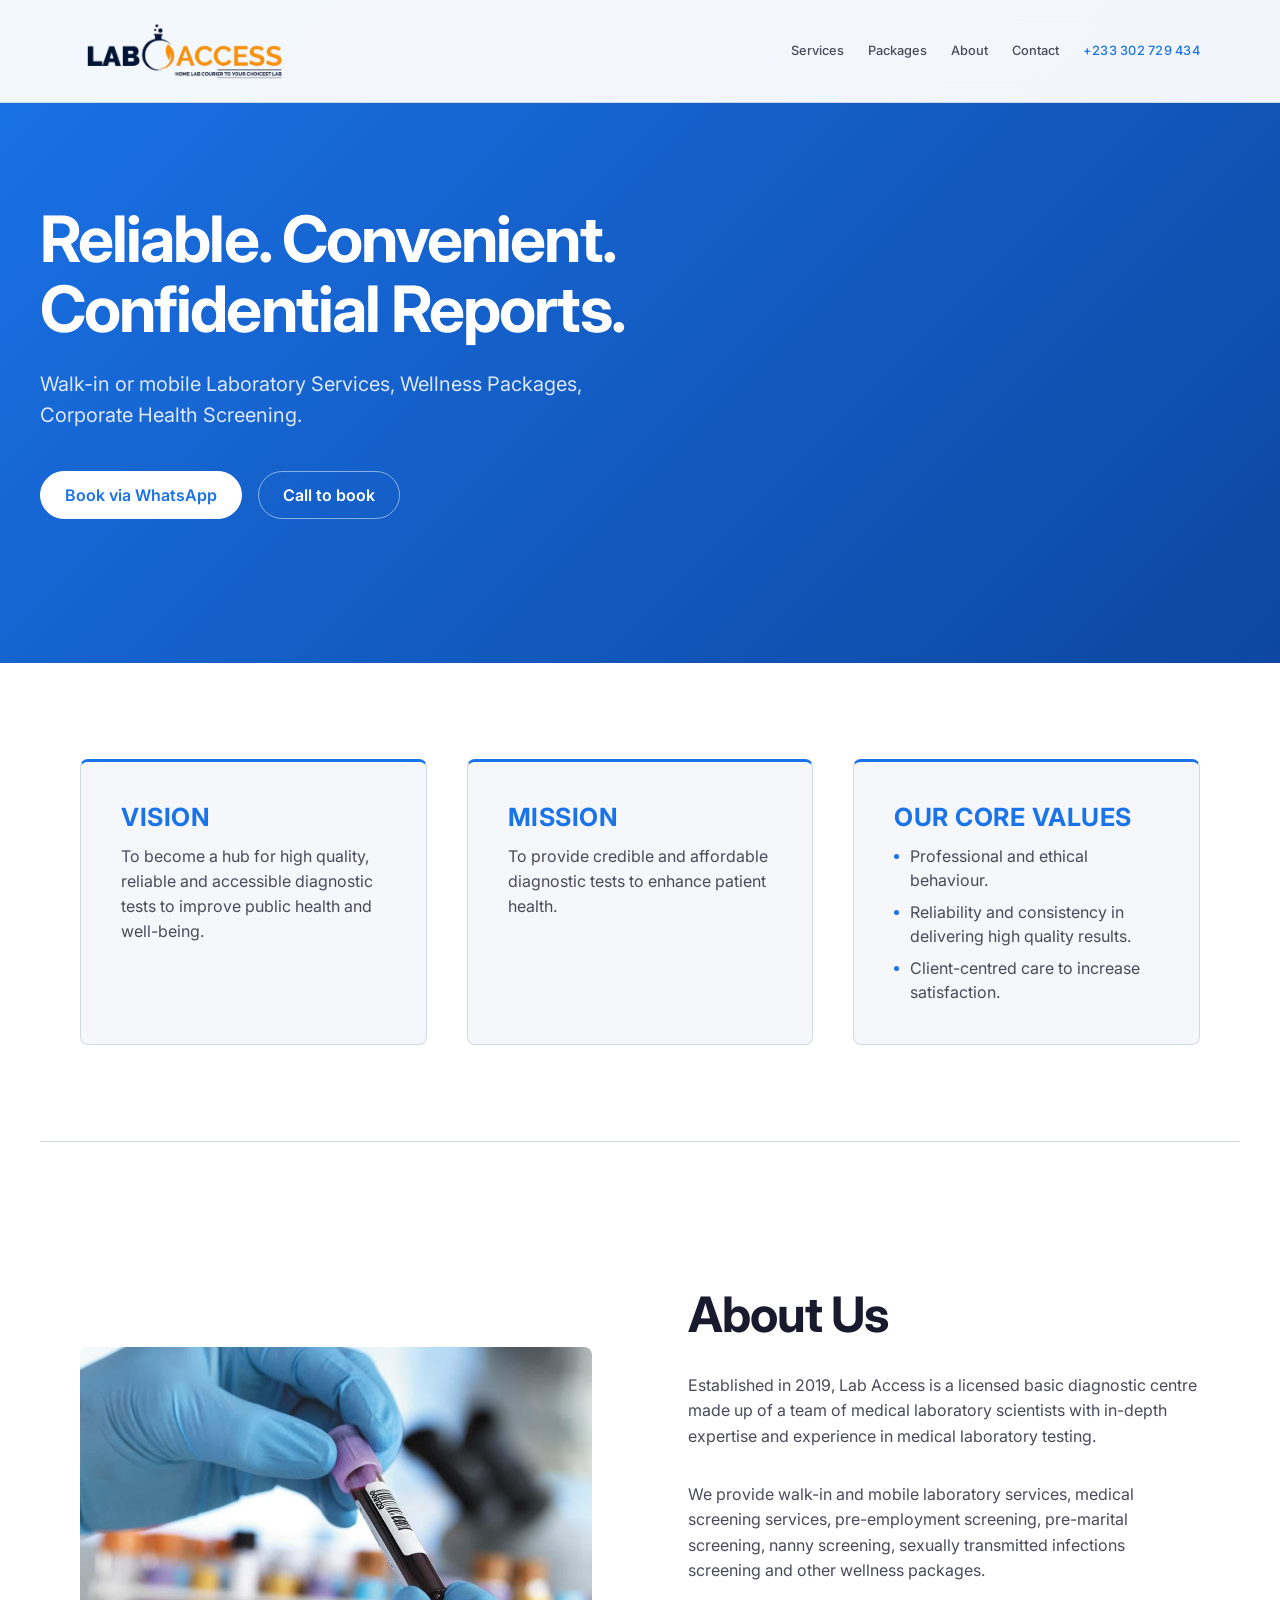
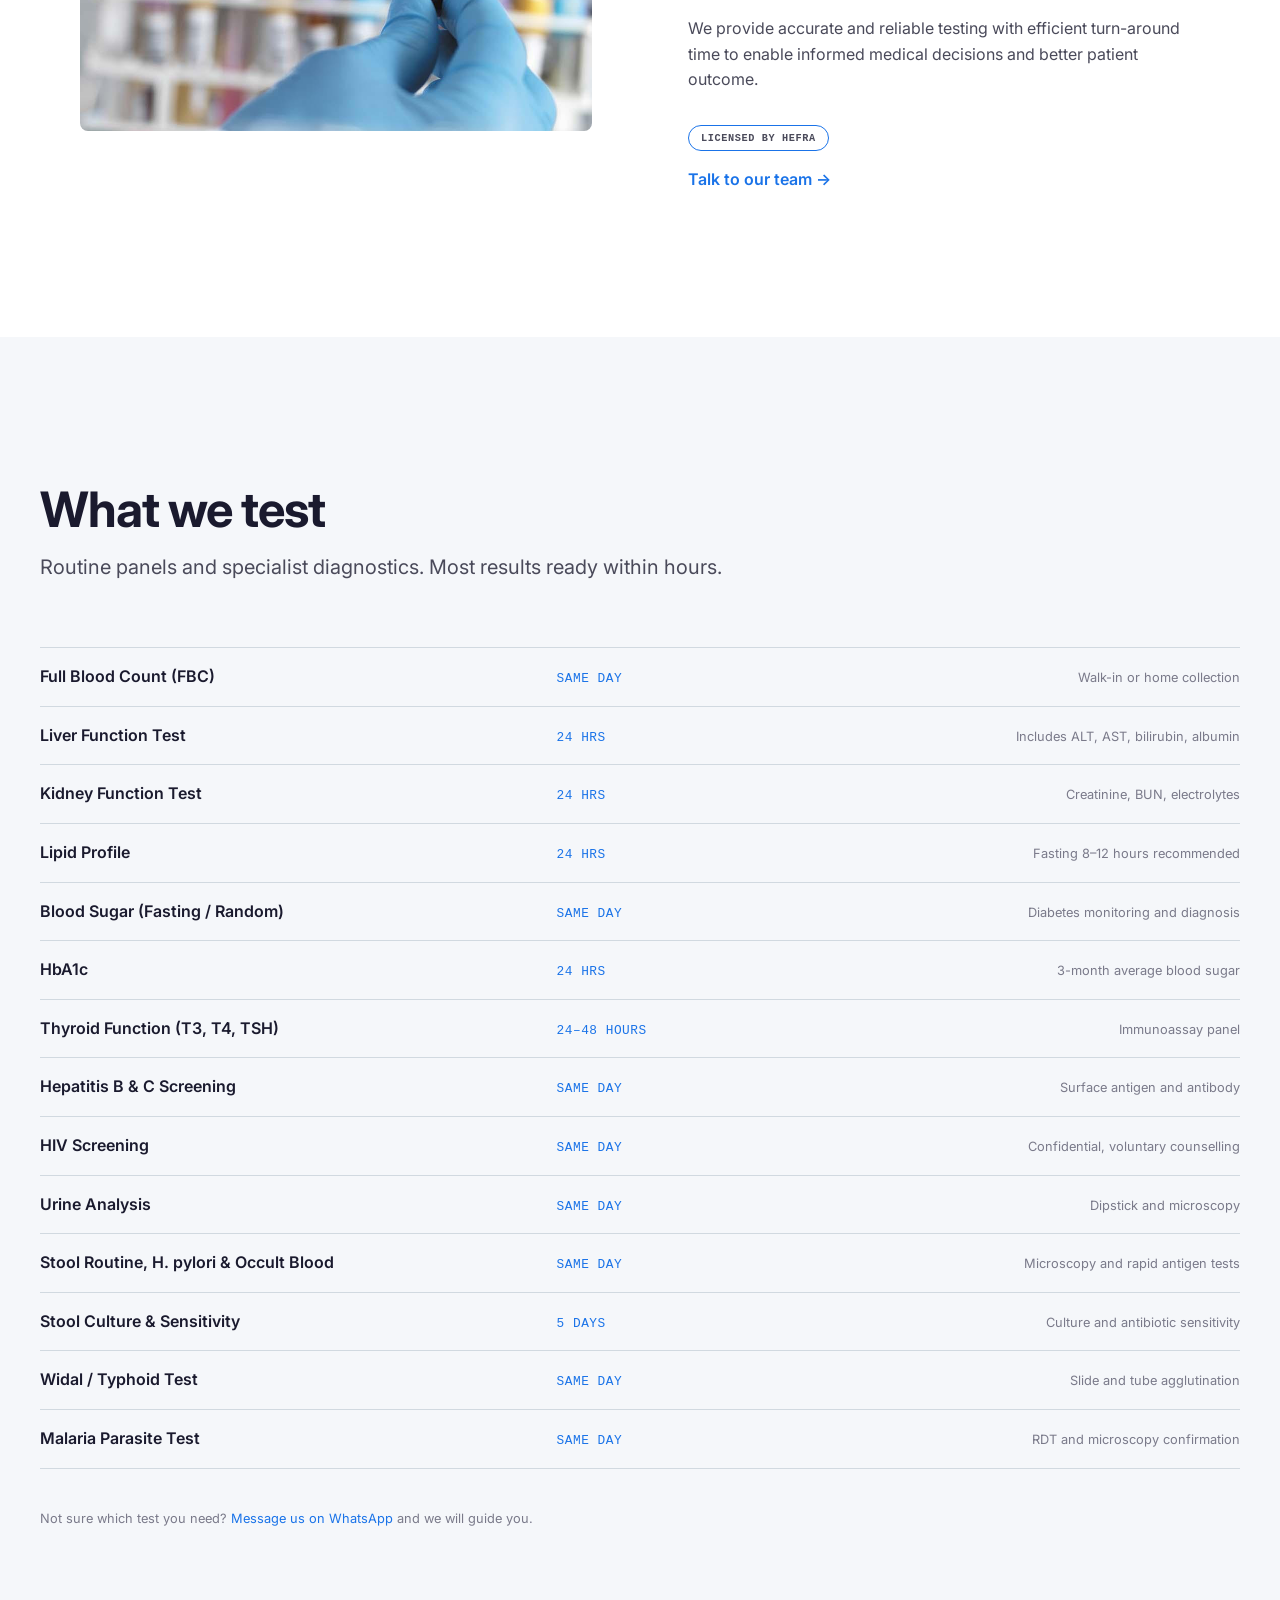
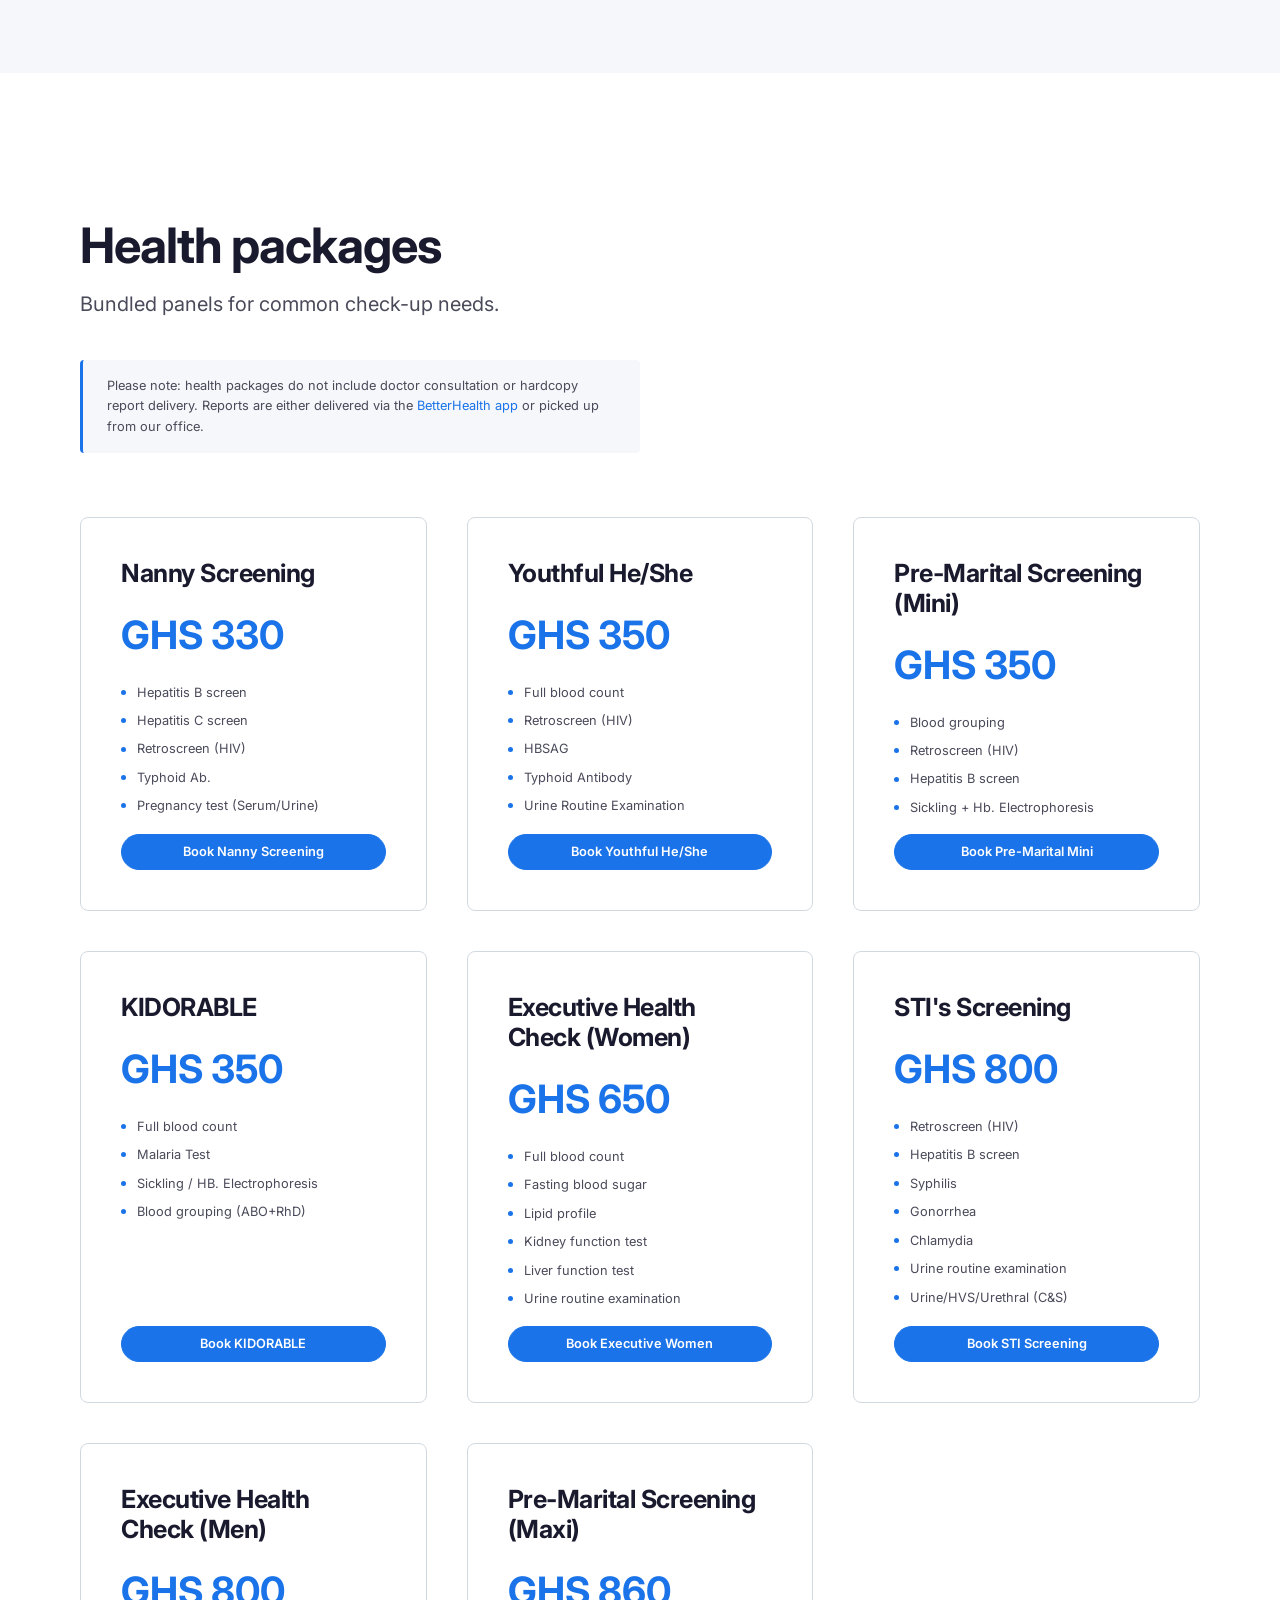
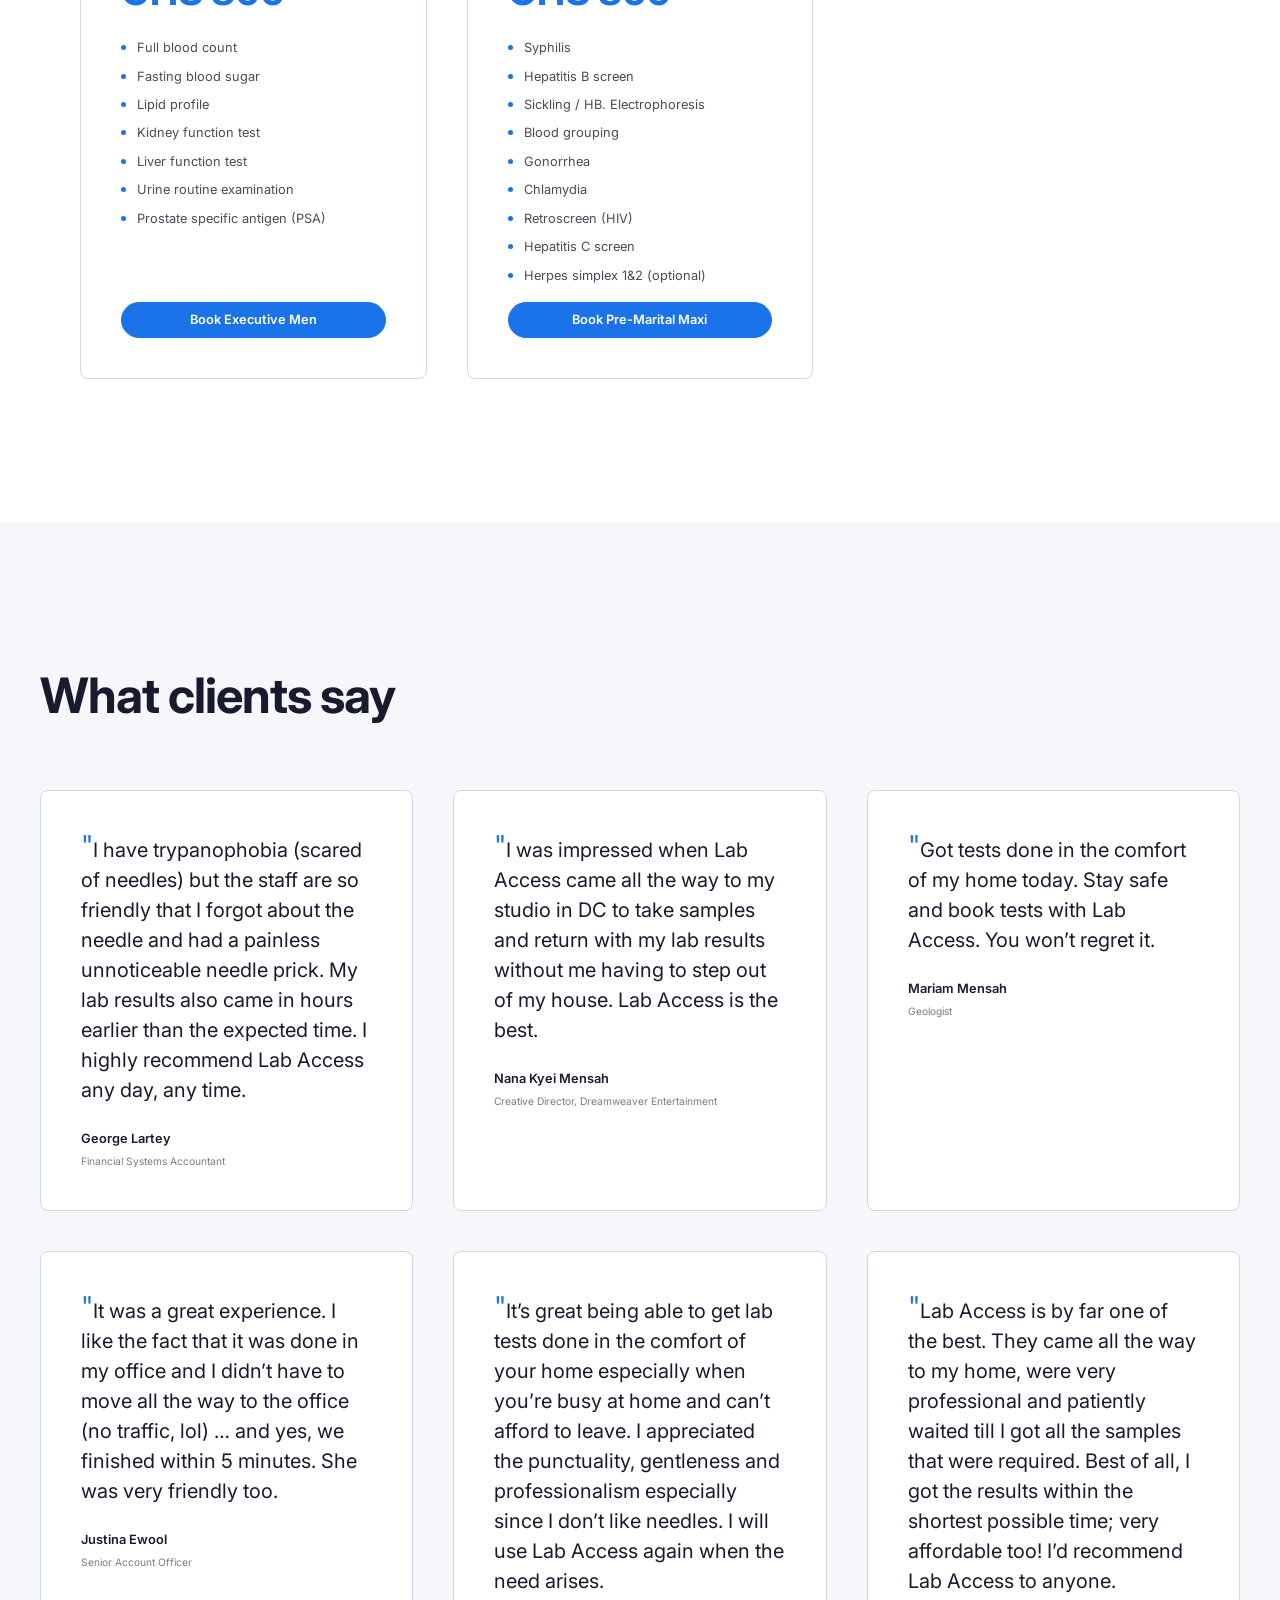
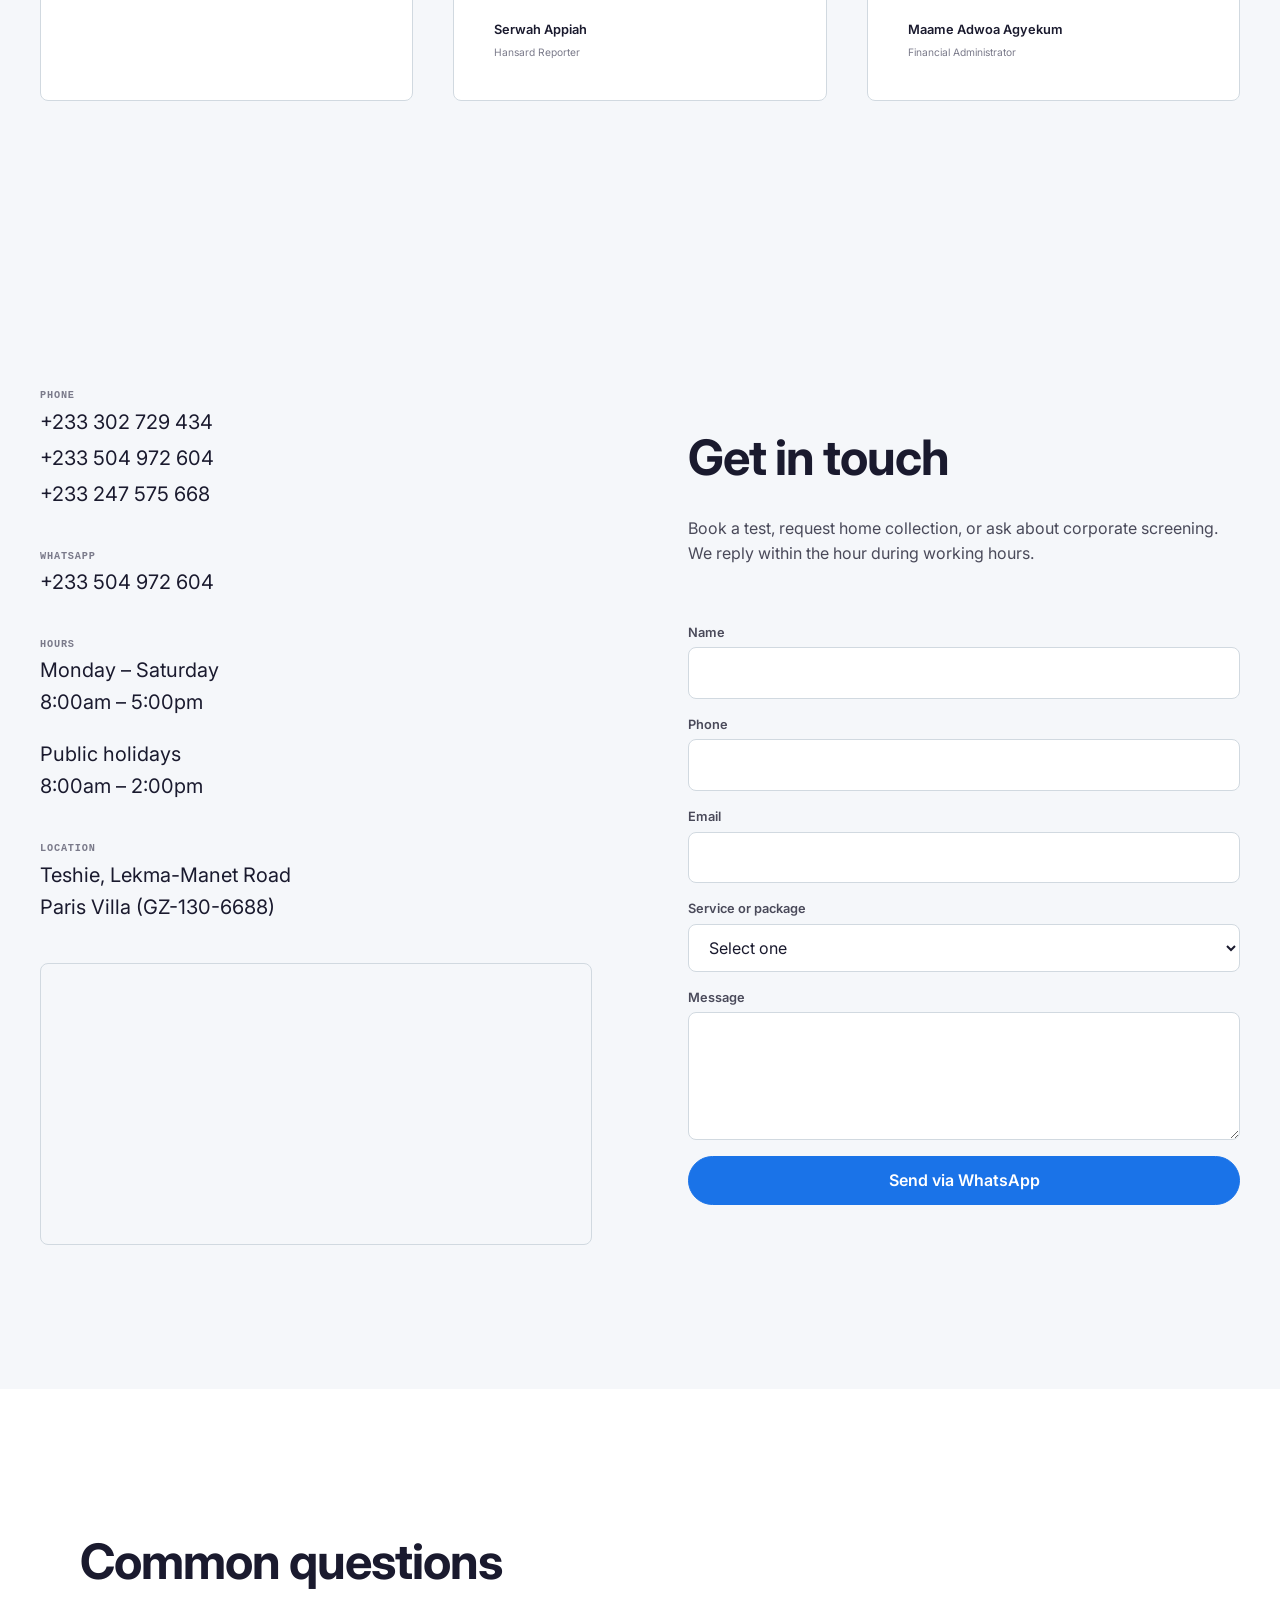
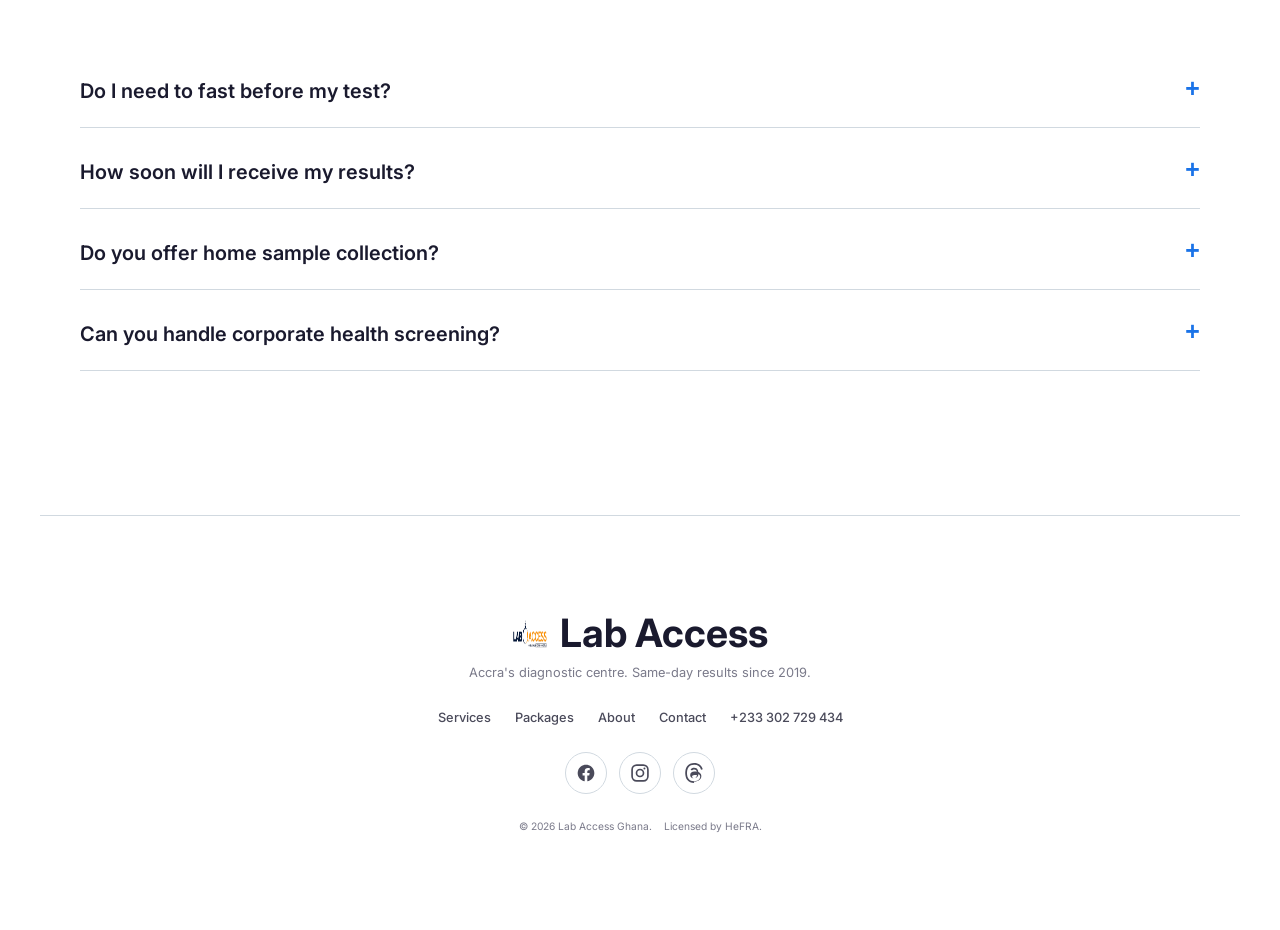
==== commit 9dfb3ad3: "Update map to correct listing + add footer social links - Point contact map at the Lab Access Medica" ====
--- a/index.html
+++ b/index.html
@@ -434,7 +434,7 @@
           <p class="contact-block__value">Teshie, Lekma-Manet Road<br>Paris Villa (GZ-130-6688)</p>
         </div>
         <div class="contact-map">
-          <iframe src="https://www.google.com/maps?q=Teshie+Lekma+Manet+Road+Accra&output=embed" width="100%" height="280" style="border:0;" allowfullscreen="" loading="lazy" referrerpolicy="no-referrer-when-downgrade" title="Lab Access Medical Laboratory location map"></iframe>
+          <iframe src="https://www.google.com/maps?q=LAB+ACCESS+MEDICAL+LABORATORY,+Teshie,+Accra&z=17&output=embed" width="100%" height="280" style="border:0;" allowfullscreen="" loading="lazy" referrerpolicy="no-referrer-when-downgrade" title="Lab Access Medical Laboratory location map"></iframe>
         </div>
       </div>
     </section>
@@ -481,6 +481,17 @@
       <a href="#contact">Contact</a>
       <a href="tel:+233302729434">+233 302 729 434</a>
     </div>
+    <div class="footer__social">
+      <a href="https://www.facebook.com/labcourier" target="_blank" rel="noopener" aria-label="Lab Access on Facebook">
+        <svg viewBox="0 0 24 24" fill="currentColor" aria-hidden="true"><path d="M22 12.06C22 6.5 17.52 2 12 2S2 6.5 2 12.06c0 5.02 3.66 9.18 8.44 9.94v-7.03H7.9v-2.91h2.54V9.85c0-2.52 1.49-3.91 3.78-3.91 1.1 0 2.24.2 2.24.2v2.47h-1.26c-1.24 0-1.63.78-1.63 1.57v1.88h2.78l-.44 2.91h-2.34V22c4.78-.76 8.44-4.92 8.44-9.94Z"/></svg>
+      </a>
+      <a href="https://www.instagram.com/lab_access/" target="_blank" rel="noopener" aria-label="Lab Access on Instagram">
+        <svg viewBox="0 0 24 24" fill="none" stroke="currentColor" stroke-width="2" aria-hidden="true"><rect x="2.5" y="2.5" width="19" height="19" rx="5.5"/><circle cx="12" cy="12" r="4.2"/><circle cx="17.3" cy="6.7" r="1.2" fill="currentColor" stroke="none"/></svg>
+      </a>
+      <a href="https://www.threads.com/@lab_access" target="_blank" rel="noopener" aria-label="Lab Access on Threads">
+        <svg viewBox="0 0 24 24" fill="currentColor" aria-hidden="true"><path d="M12.19 24h-.01c-3.58-.02-6.33-1.2-8.18-3.51C2.35 18.44 1.5 15.59 1.47 12.01v-.02c.03-3.58.88-6.43 2.53-8.48C5.84 1.2 8.6.02 12.18 0h.01c2.75.02 5.04.72 6.83 2.1 1.68 1.29 2.86 3.13 3.51 5.47l-2.04.57c-1.1-3.96-3.9-5.99-8.3-6.02-2.91.02-5.11.94-6.54 2.72C4.31 6.5 3.62 8.91 3.59 12c.03 3.09.72 5.5 2.06 7.17 1.43 1.78 3.63 2.7 6.54 2.72 2.62-.02 4.36-.63 5.8-2.05 1.65-1.61 1.62-3.59 1.09-4.8-.31-.7-.87-1.3-1.63-1.74-.19 1.35-.62 2.44-1.28 3.27-.89 1.1-2.14 1.7-3.73 1.79-1.2.07-2.36-.22-3.26-.8-1.06-.69-1.68-1.74-1.75-2.96-.07-1.19.41-2.29 1.33-3.08.88-.76 2.12-1.21 3.58-1.29.97-.05 1.96.01 3.02.14-.13-.74-.38-1.33-.74-1.76-.5-.58-1.28-.88-2.31-.89h-.03c-.83 0-1.95.23-2.68 1.27l-1.7-1.14c.92-1.4 2.43-2.17 4.23-2.17h.04c3.03.02 4.83 1.85 5 5.01l.29.13c1.34.63 2.33 1.57 2.86 2.72.74 1.6.83 4.18-1.28 6.28-1.79 1.75-3.96 2.53-7.07 2.53Zm1.06-9.66c-.22 0-.44 0-.66.02-1.83.1-2.97.94-2.9 2.13.07 1.25 1.45 1.83 2.77 1.76 1.22-.07 2.8-.54 3.07-3.71-.74-.16-1.52-.2-2.28-.2Z"/></svg>
+      </a>
+    </div>
     <div class="footer__legal">
       <span>© 2026 Lab Access Ghana.</span>
       <span>Licensed by HeFRA.</span>
--- a/css/styles.20260529.css
+++ b/css/styles.20260529.css
@@ -928,6 +928,41 @@
   text-decoration: underline;
 }
 
+.footer__social {
+  display: flex;
+  justify-content: center;
+  gap: var(--space-sm);
+  margin-bottom: var(--space-lg);
+}
+
+.footer__social a {
+  display: inline-flex;
+  align-items: center;
+  justify-content: center;
+  width: 42px;
+  height: 42px;
+  border-radius: 50%;
+  border: 1px solid var(--color-rule);
+  color: var(--color-ink-2);
+  transition: color var(--dur-short) var(--ease-out),
+              background-color var(--dur-short) var(--ease-out),
+              border-color var(--dur-short) var(--ease-out),
+              transform var(--dur-short) var(--ease-out);
+}
+
+.footer__social a:hover {
+  color: #fff;
+  background: var(--color-accent);
+  border-color: var(--color-accent);
+  transform: translateY(-2px);
+  text-decoration: none;
+}
+
+.footer__social svg {
+  width: 20px;
+  height: 20px;
+}
+
 .footer__legal {
   font-size: var(--text-xs);
   color: var(--color-ink-3);
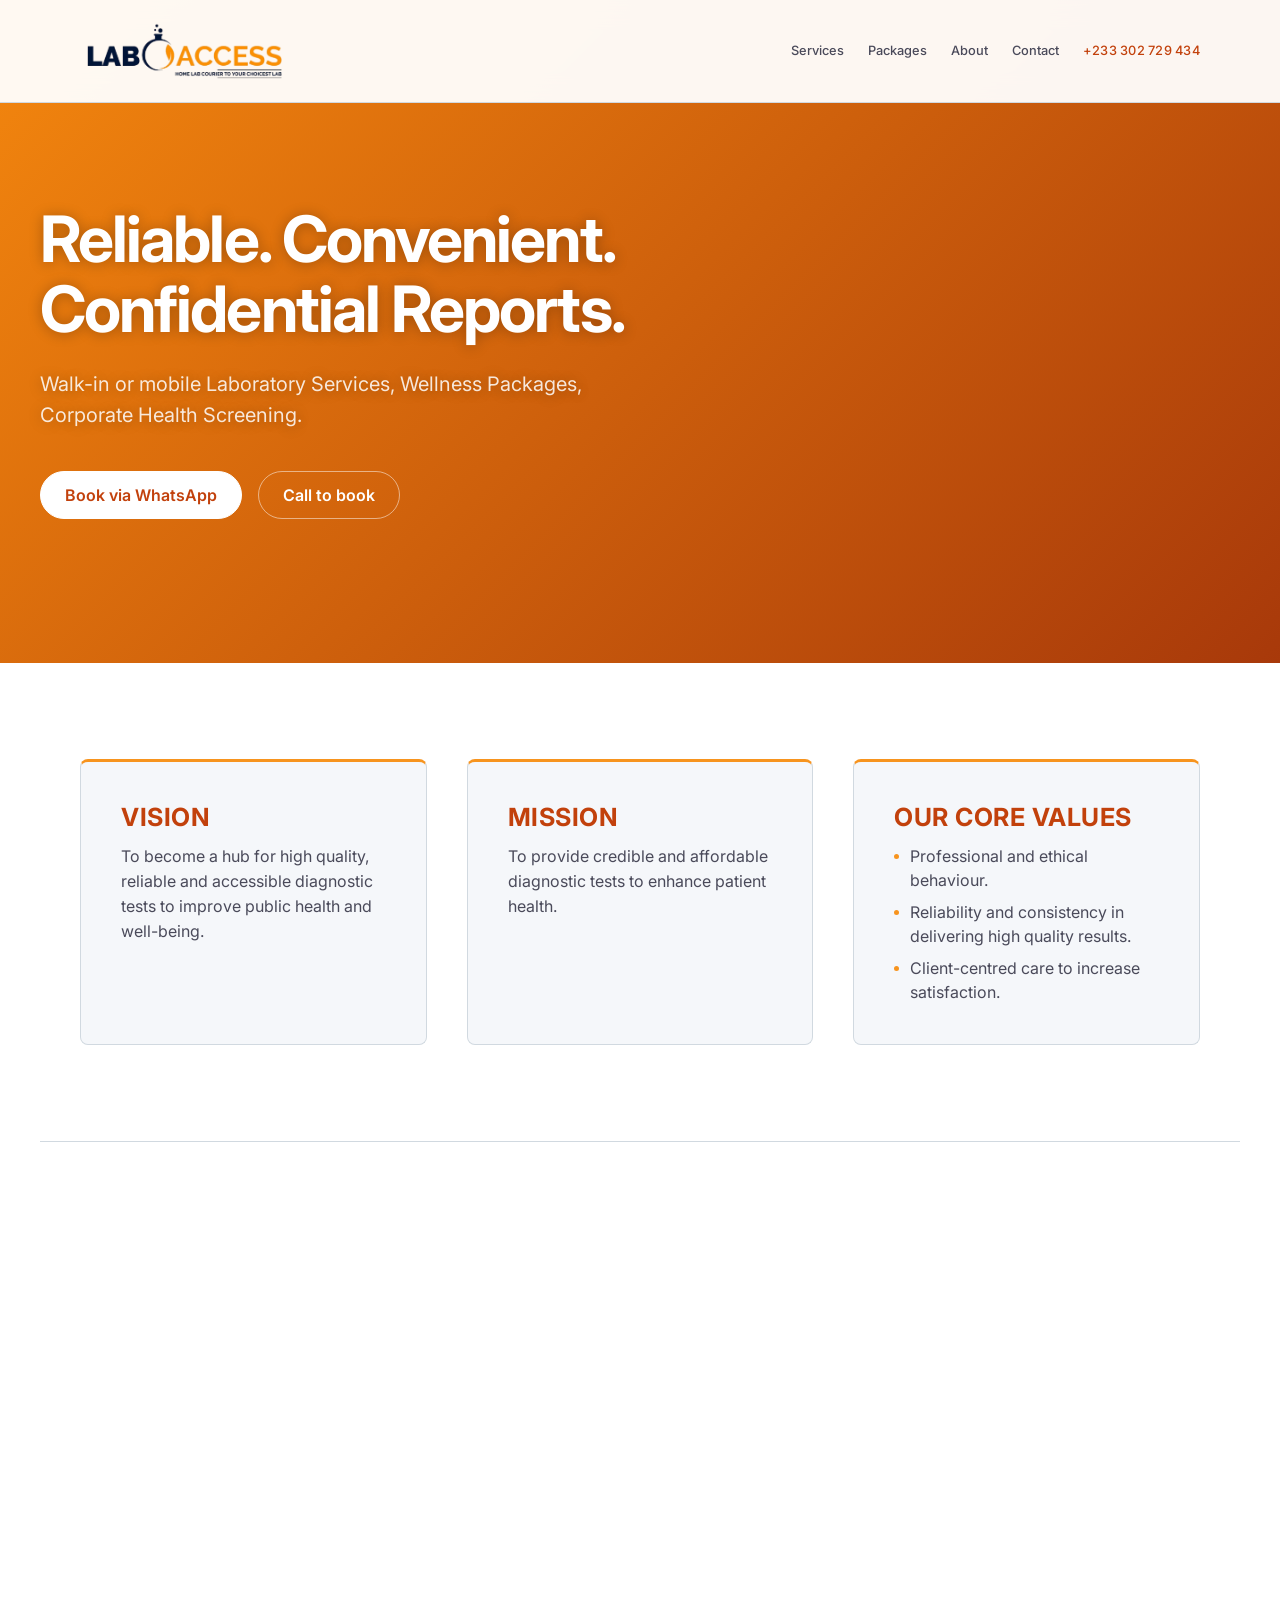
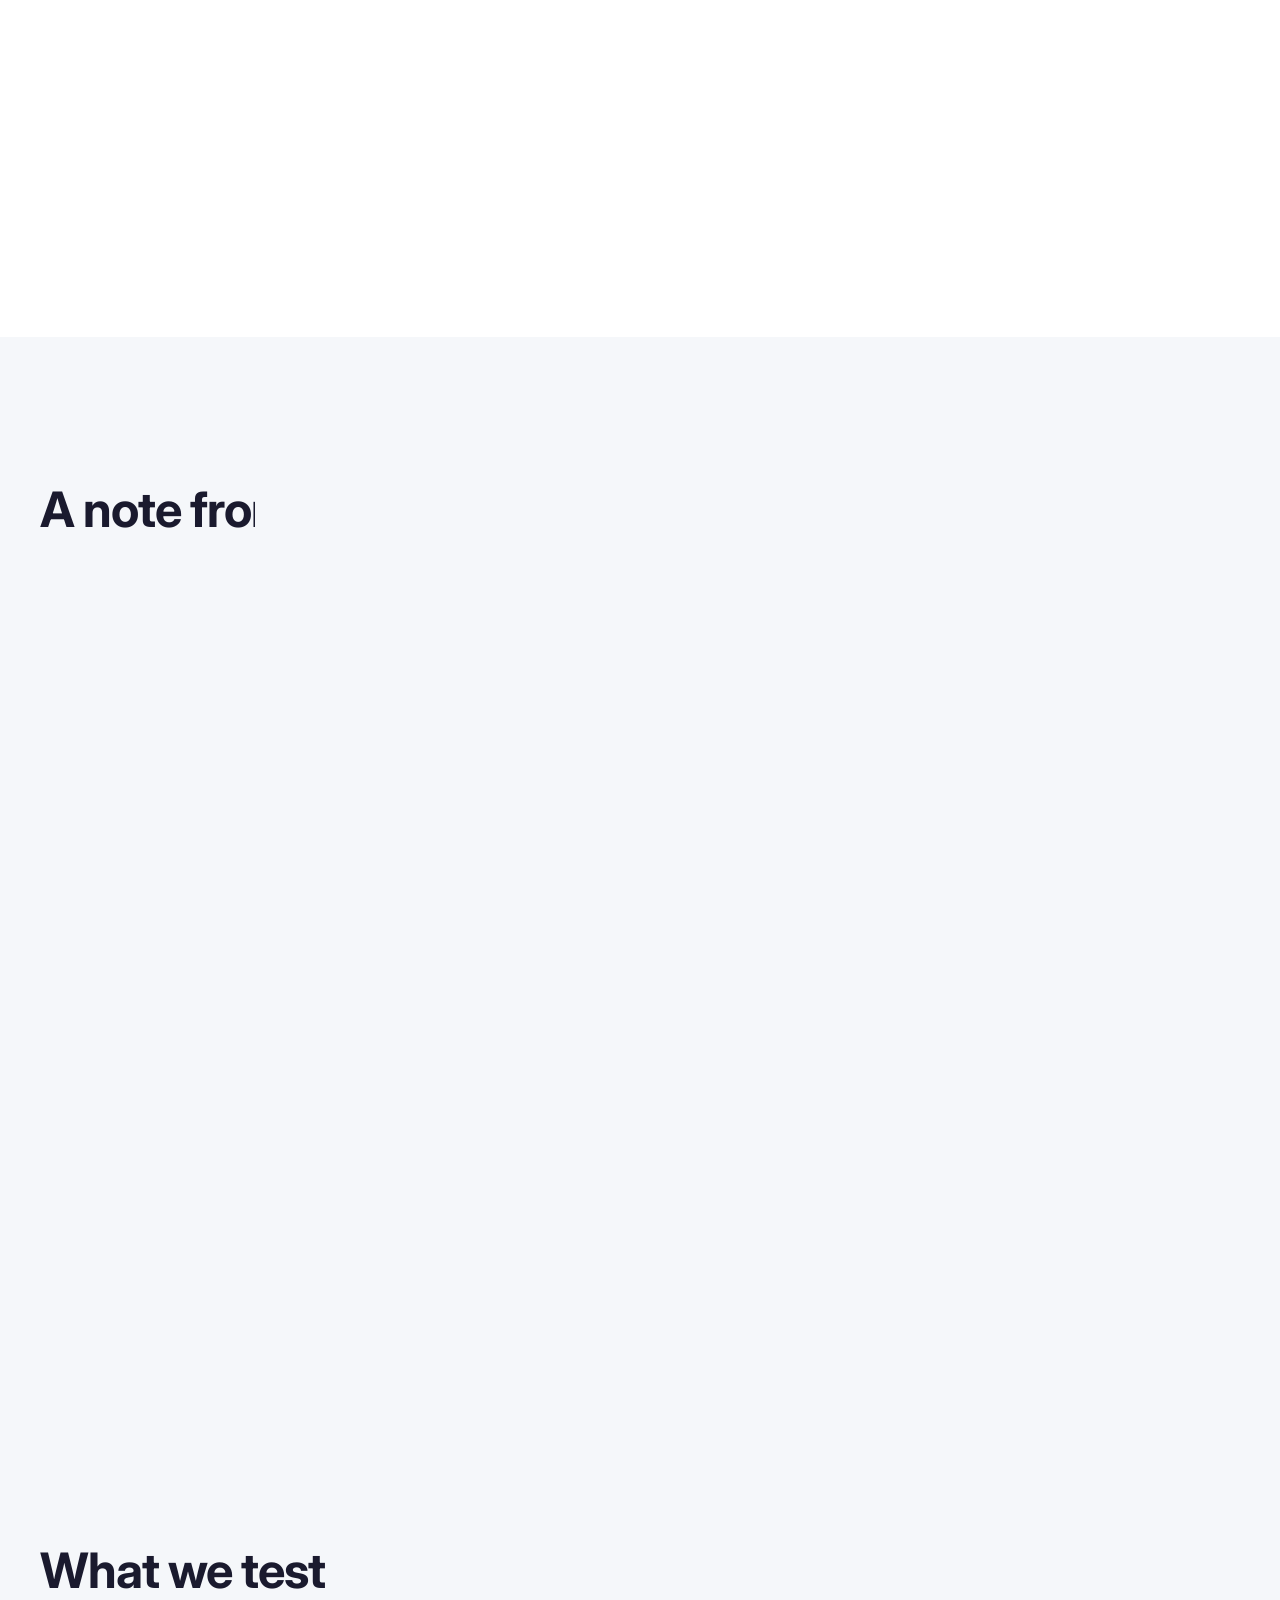
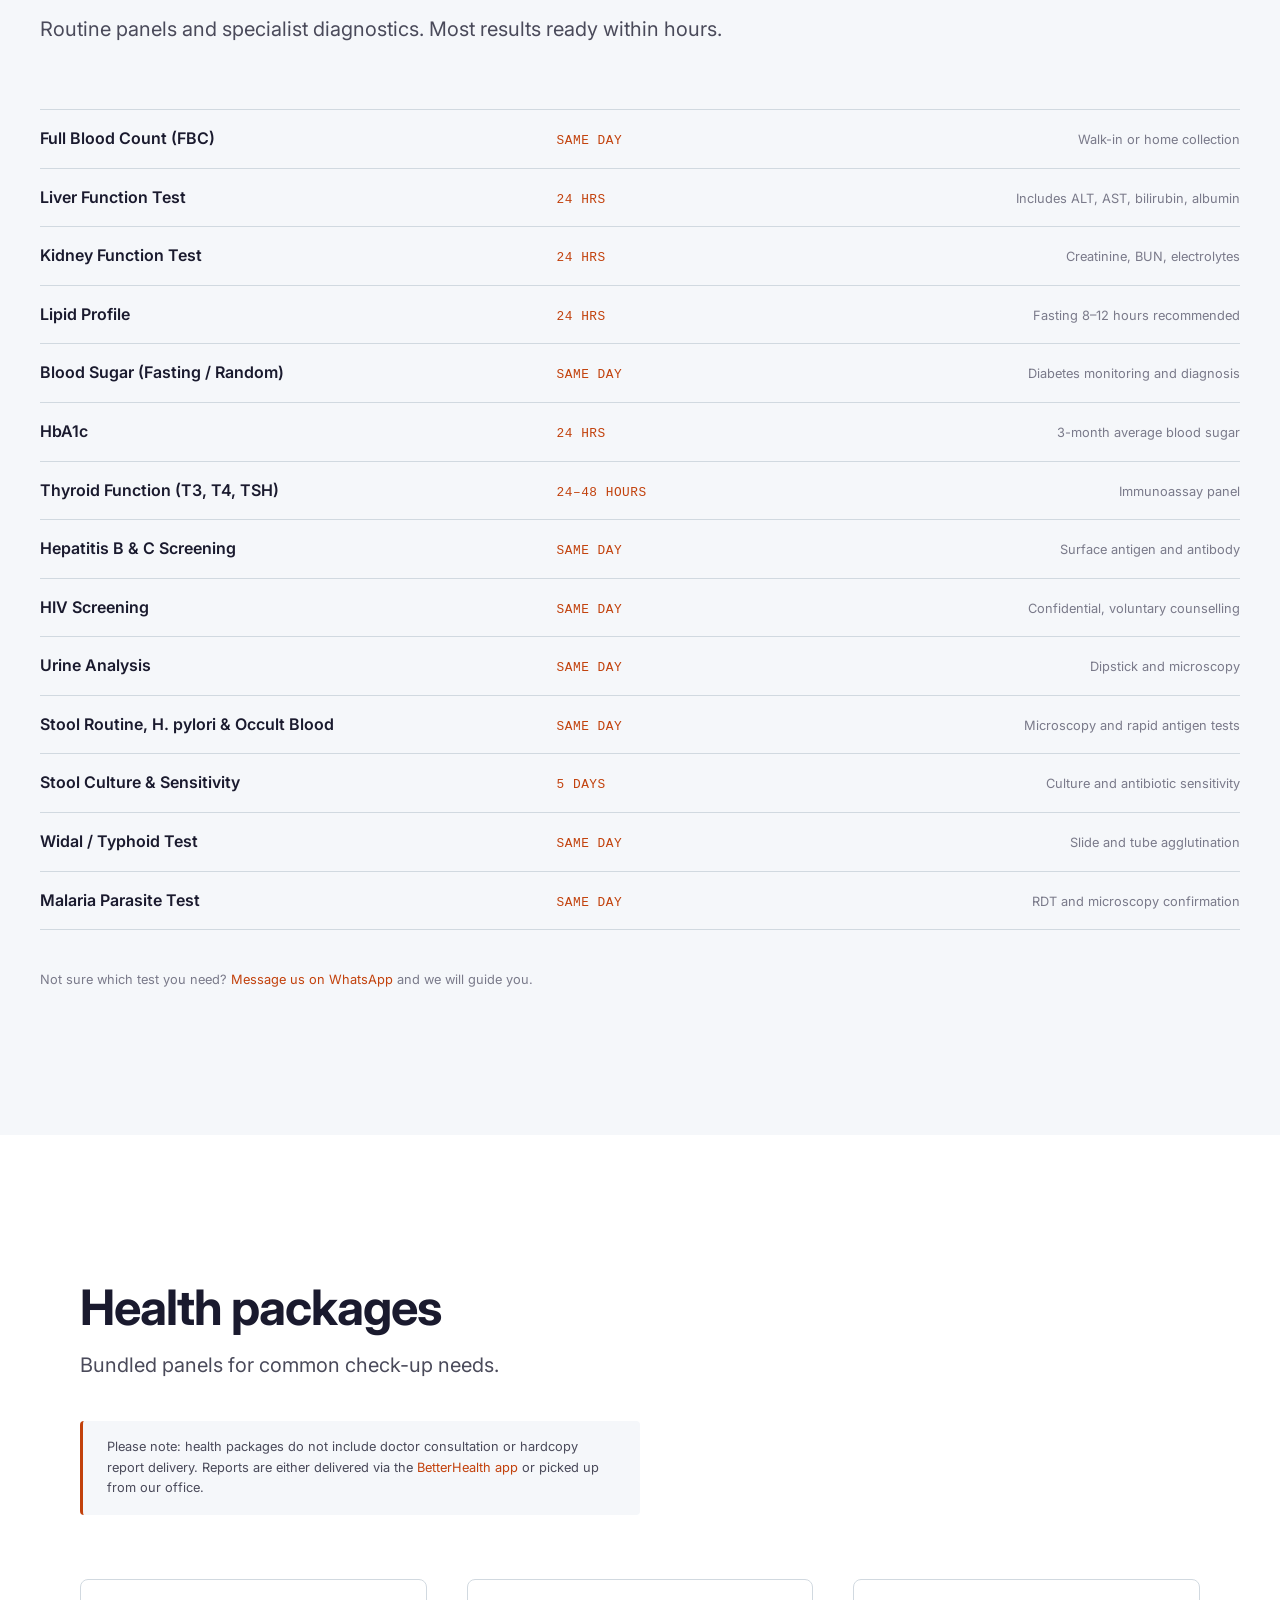
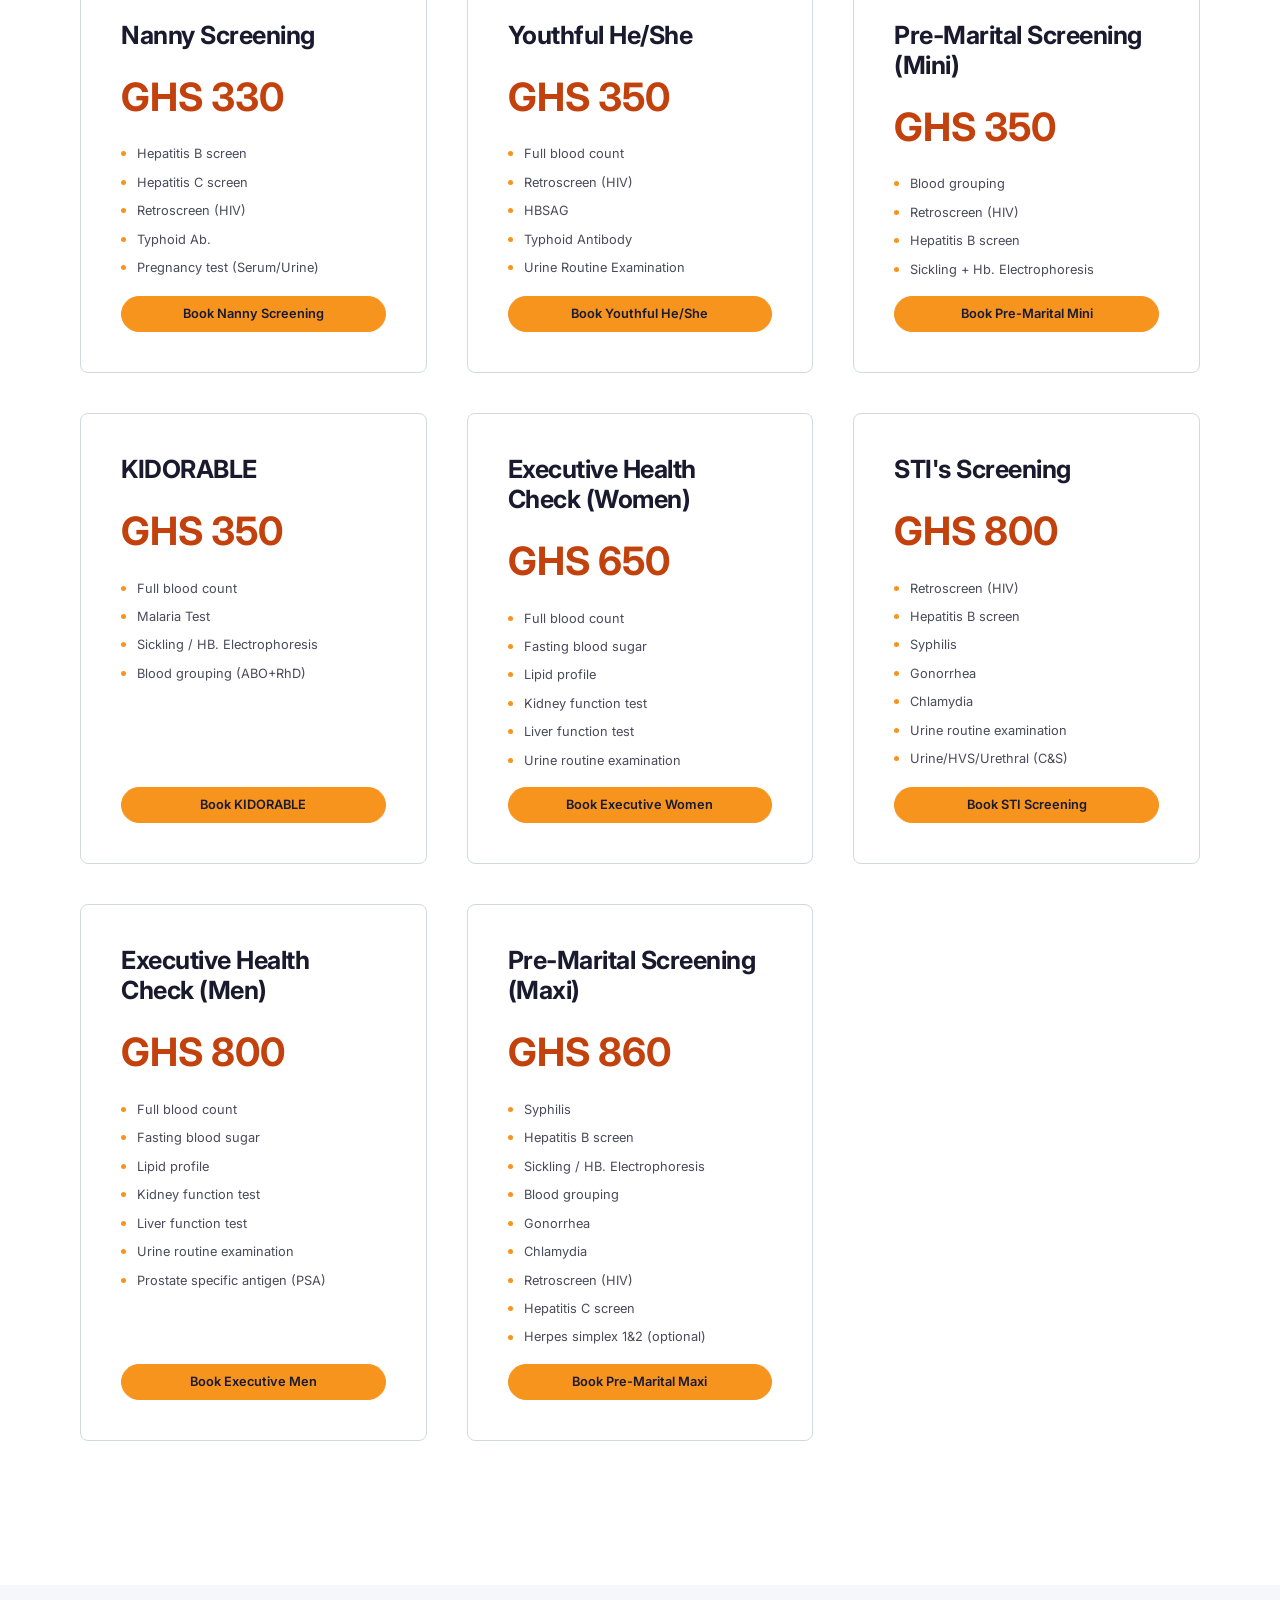
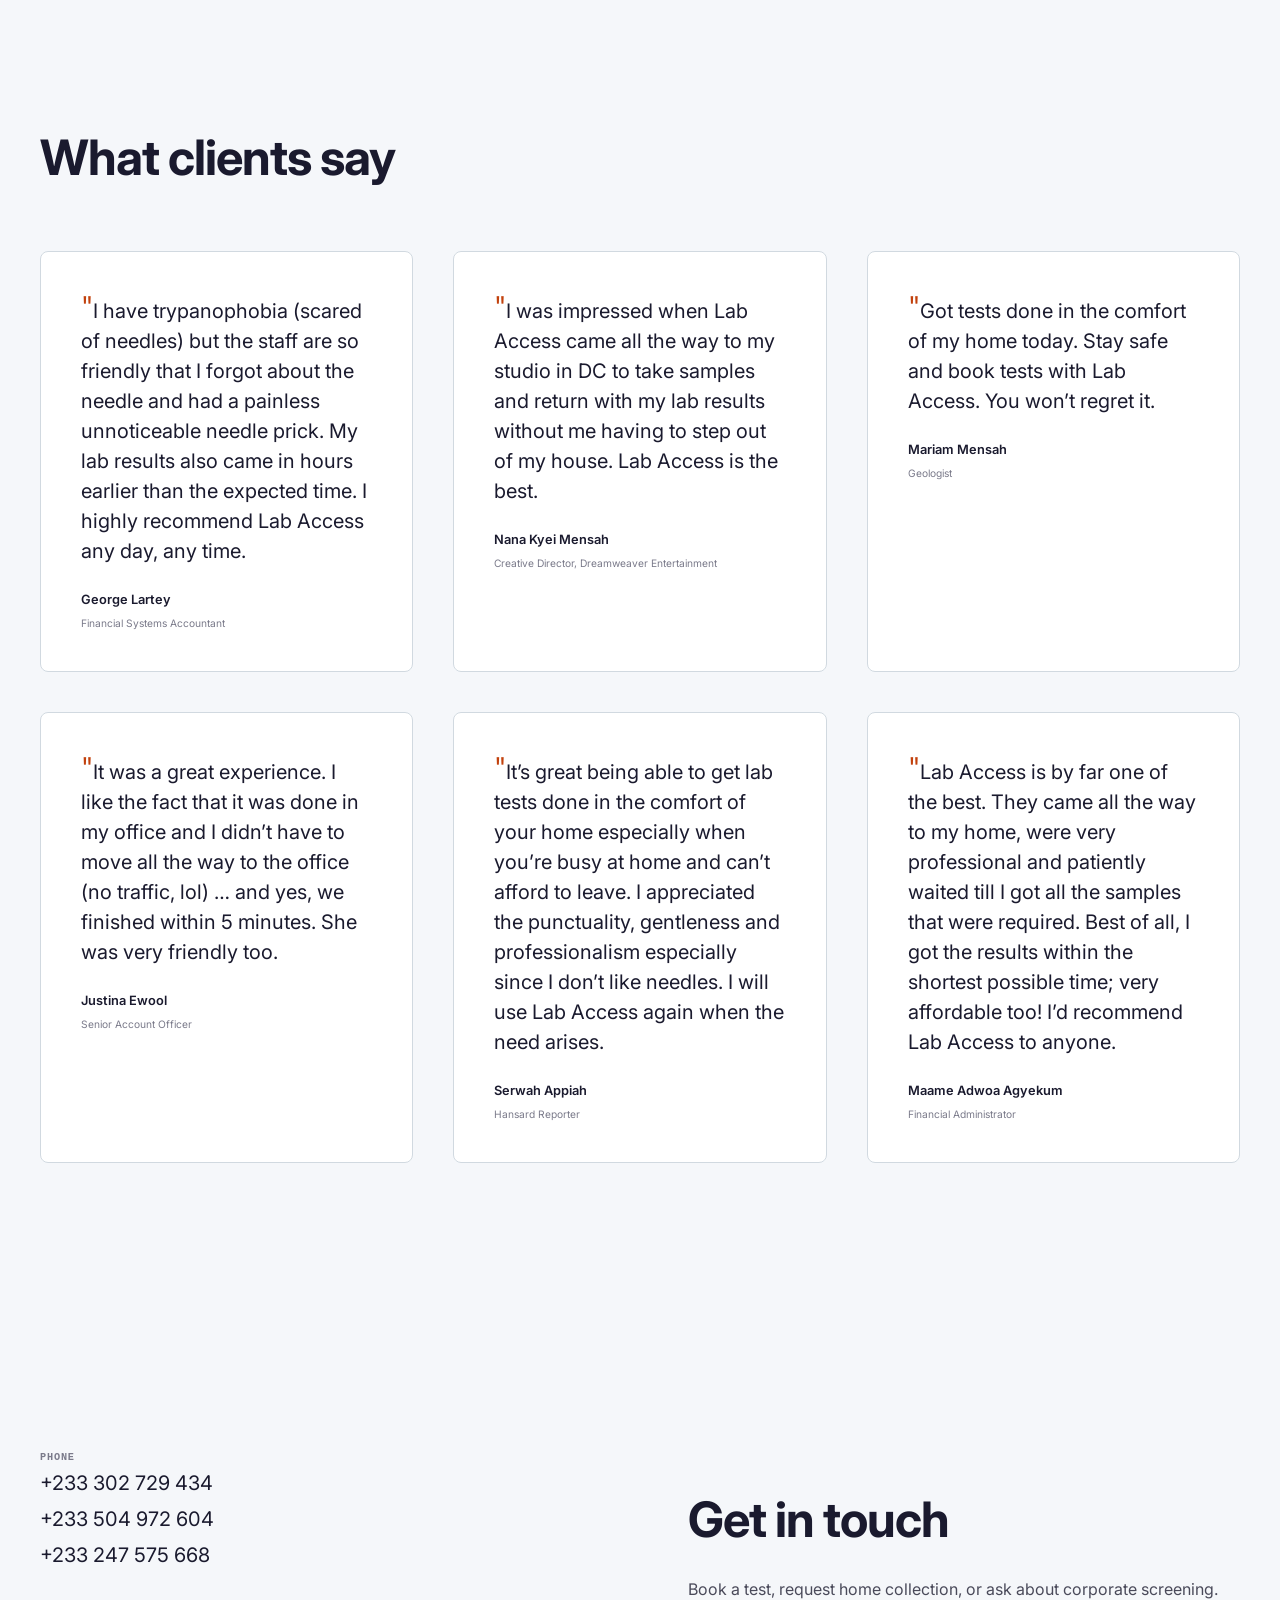
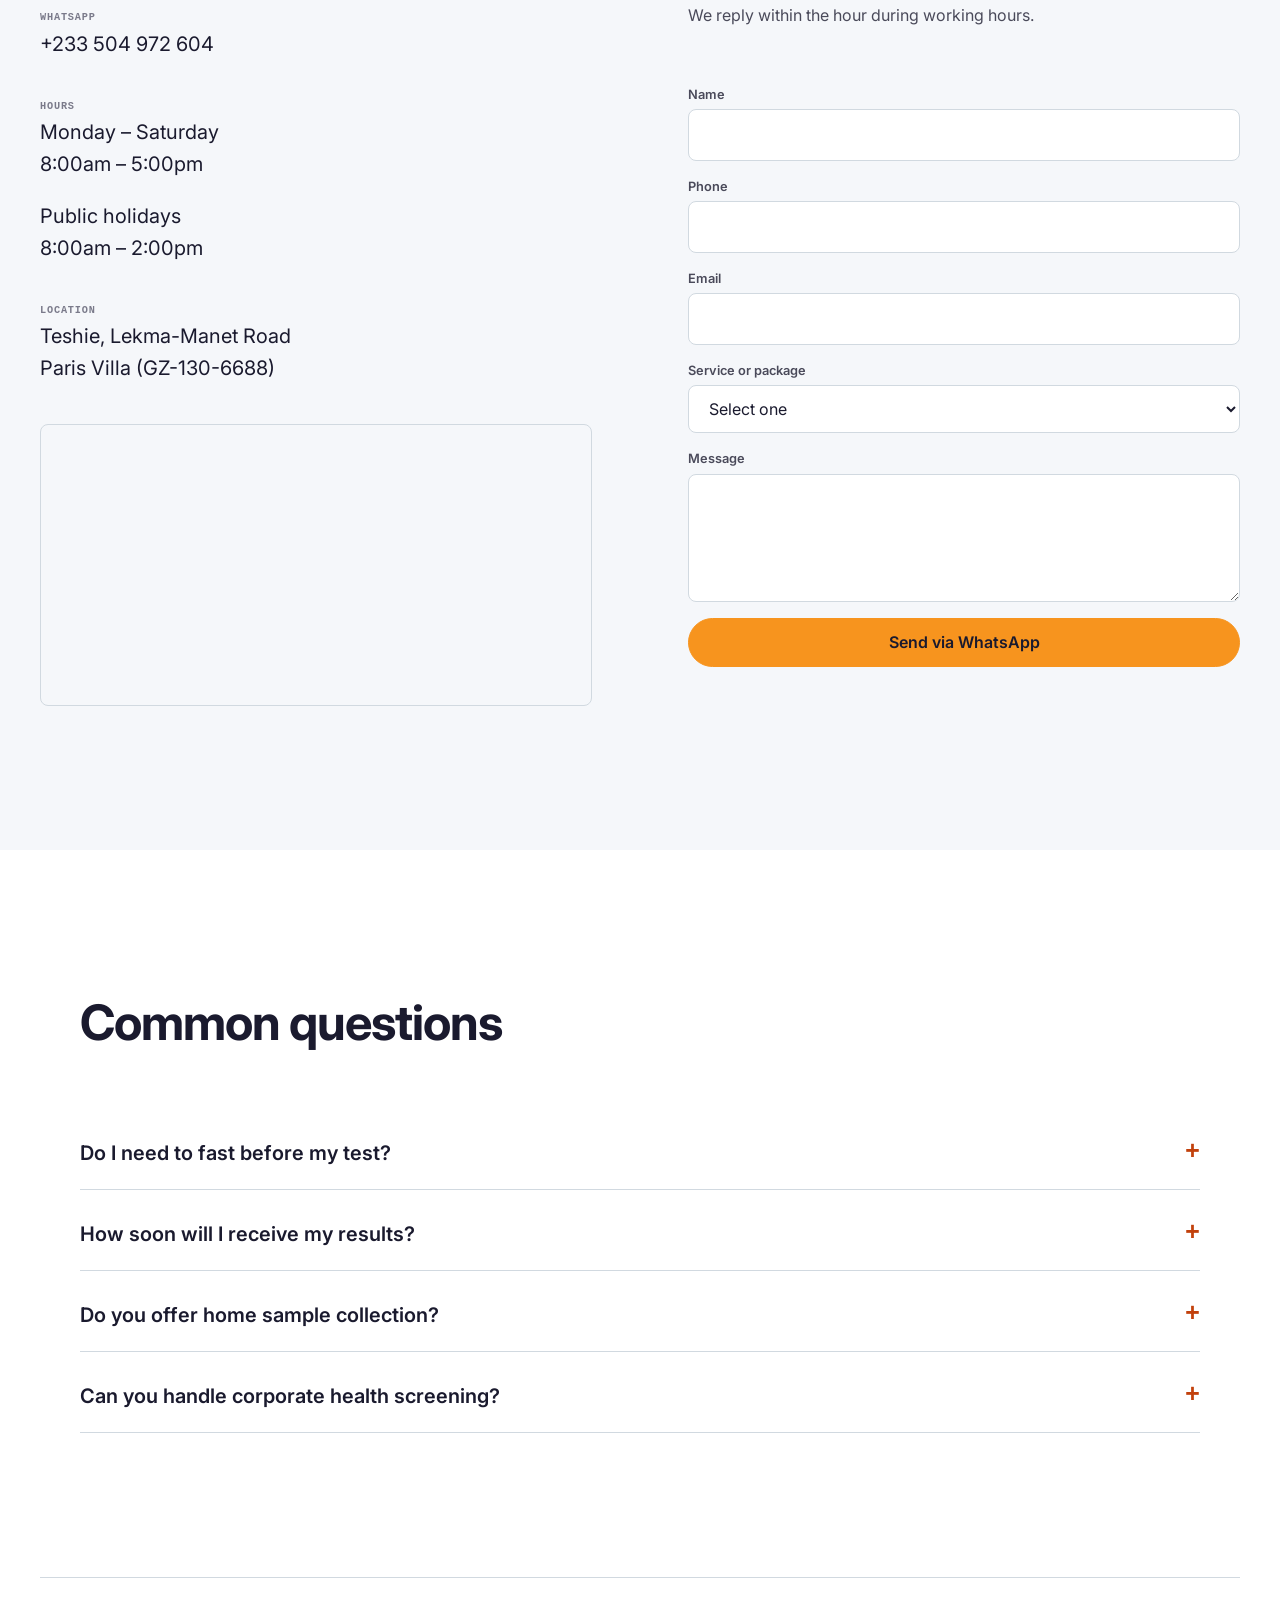
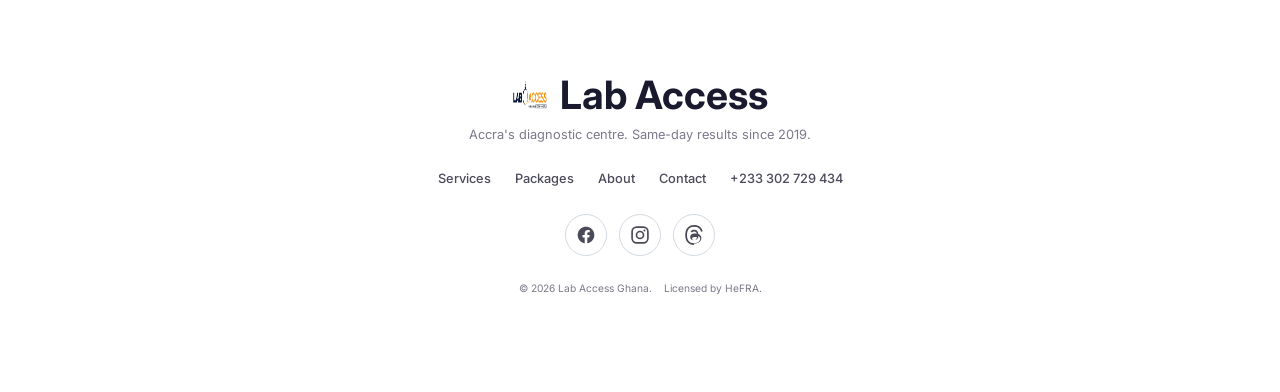
==== commit c8451ac7: "Make orange the main theme + add founder's note - Fold the brand-orange palette into tokens.css and " ====
--- a/index.html
+++ b/index.html
@@ -11,7 +11,7 @@
   <link href="https://fonts.googleapis.com/css2?family=Inter:wght@400;500;600;700&display=swap" rel="stylesheet">
 
   <link rel="stylesheet" href="css/tokens.css">
-  <link rel="stylesheet" href="css/styles.20260529.css">
+  <link rel="stylesheet" href="css/styles.20260602.css">
 
   <link rel="icon" href="images/lab-access-logo.webp" type="image/webp">
   <link rel="apple-touch-icon" href="images/lab-access-logo.webp">
@@ -96,6 +96,30 @@
         <p>We provide accurate and reliable testing with efficient turn-around time to enable informed medical decisions and better patient outcome.</p>
         <p class="hefra-badge">Licensed by HeFRA</p>
         <a href="#contact" class="link-arrow">Talk to our team →</a>
+      </div>
+    </section>
+
+    <!-- Founder's note -->
+    <section class="section section--paper2 founder" id="founder" aria-label="A note from our founder">
+      <div class="section__head">
+        <h2>A note from our founder</h2>
+      </div>
+      <div class="founder__inner">
+        <figure class="founder__card">
+          <img src="images/founder-perpetual.jpg" alt="Perpetual Karikari, Founder of Lab Access" width="710" height="729" loading="lazy">
+          <figcaption class="founder__meta">
+            <span class="founder__name">Perpetual Karikari</span>
+            <span class="founder__role">Founder · BSc., MLS.D</span>
+          </figcaption>
+        </figure>
+        <div class="founder__note">
+          <p>When I first envisioned starting Lab Access, my mission was simple yet profound; to help people get easy access to laboratory services — people with chronic medical conditions, bedridden individuals, the aged and anyone that needed tests done in a convenient way.</p>
+          <p>The idea was to bring laboratory services to their doorsteps. Today, I’m incredibly proud to see that vision brought to life.</p>
+          <p>The reality is that approximately 70% of all medical decisions depend directly on laboratory results. This makes rigorous, accurate and timely data non-negotiable.</p>
+          <p>Our work goes far beyond processing samples in test tubes and looking at slides. Every single tube, every sample and every result represents a human being.</p>
+          <p>Behind every piece of data is a mother, a father, a child or a friend waiting for answers and a path to wellness. That human element is the heartbeat of our operations.</p>
+          <p>As we look to the future, Lab Access remains deeply committed to continuous growth and uncompromised service delivery as we partner with clients and providers to build a healthier society — and continue to serve with passion, precision and purpose.</p>
+        </div>
       </div>
     </section>
 
--- a/css/tokens.css
+++ b/css/tokens.css
@@ -1,4 +1,4 @@
-/* Lab Access · Original Design · Medical Blue Theme */
+/* Lab Access · Brand Orange Theme */
 
 :root {
   /* ── Paper ── */
@@ -16,11 +16,12 @@
   --color-rule-2:   #b8c4d0;
   --color-muted:    #8a94a0;
 
-  /* ── Accent ── */
-  --color-accent:       #1A73E8;
+  /* ── Accent (brand orange) ── */
+  --color-accent:       #C2410C;  /* deep orange: links, small accent text — WCAG AA on white */
   --color-accent-ink:   #ffffff;
-  --color-accent-hover: #1557b0;
-  --color-focus:        #4a90e2;
+  --color-accent-hover: #9A3412;
+  --color-focus:        #F2820C;
+  --brand-bright:       #F7941E;   /* the logo orange — buttons (dark text) + decorative pops */
 
   /* ── Success / CTA ── */
   --color-success:      #28a745;
--- a/css/styles.20260602.css
+++ b/css/styles.20260602.css
@@ -0,0 +1,1294 @@
+/* Lab Access · Original Design · Medical Blue Theme
+ * · nav: Fixed sticky navbar · hero: Blue gradient
+ * · contrast: pass (WCAG 2.1 AA)
+ */
+
+@import url('tokens.css');
+
+/* ── Reset & base ── */
+*, *::before, *::after { box-sizing: border-box; }
+
+html {
+  font-size: 16px;
+  overflow-x: clip;
+  -webkit-font-smoothing: antialiased;
+  -moz-osx-font-smoothing: grayscale;
+  scroll-behavior: smooth;
+}
+
+body {
+  margin: 0;
+  font-family: var(--font-body);
+  font-weight: 400;
+  font-size: var(--text-base);
+  line-height: 1.6;
+  color: var(--color-ink);
+  background: var(--color-paper);
+  overflow-x: clip;
+}
+
+img, picture, video, canvas, svg {
+  display: block;
+  max-width: 100%;
+  height: auto;
+}
+
+input, button, textarea, select {
+  font: inherit;
+  color: inherit;
+}
+
+a {
+  color: var(--color-accent);
+  text-decoration: none;
+}
+
+a:hover {
+  text-decoration: underline;
+  text-underline-offset: 0.15em;
+}
+
+:focus-visible {
+  outline: 2px solid var(--color-focus);
+  outline-offset: 3px;
+}
+
+/* ── Typography ── */
+h1, h2, h3, h4 {
+  font-family: var(--font-display);
+  font-weight: 700;
+  line-height: 1.2;
+  letter-spacing: -0.02em;
+  margin: 0;
+  color: var(--color-ink);
+}
+
+h1 { font-size: var(--text-display); }
+h2 { font-size: var(--text-3xl); }
+h3 { font-size: var(--text-xl); }
+
+p {
+  margin: 0 0 var(--space-md) 0;
+  max-width: 65ch;
+}
+
+p:last-child { margin-bottom: 0; }
+
+/* ── Buttons ── */
+.btn {
+  display: inline-flex;
+  align-items: center;
+  justify-content: center;
+  gap: var(--space-xs);
+  padding: var(--space-sm) var(--space-lg);
+  font-family: var(--font-body);
+  font-weight: 600;
+  font-size: var(--text-base);
+  line-height: 1.4;
+  border-radius: var(--radius-pill);
+  border: 1.5px solid transparent;
+  cursor: pointer;
+  white-space: nowrap;
+  transition: background-color var(--dur-short) var(--ease-out),
+              transform var(--dur-micro) var(--ease-out),
+              border-color var(--dur-short) var(--ease-out);
+}
+
+.btn--primary {
+  background: var(--brand-bright);
+  color: #1a1a2e;
+  border-color: var(--brand-bright);
+}
+
+.btn--primary:hover {
+  background: #E8710A;
+  border-color: #E8710A;
+  transform: translateY(-1.5px);
+  text-decoration: none;
+}
+
+.btn--primary:active {
+  transform: translateY(1px);
+}
+
+.btn--outline {
+  background: transparent;
+  color: inherit;
+  border-color: currentColor;
+}
+
+.btn--outline:hover {
+  background: rgba(255,255,255,0.1);
+  transform: translateY(-1.5px);
+  text-decoration: none;
+}
+
+.btn--outline:active {
+  transform: translateY(1px);
+}
+
+.btn--small {
+  padding: var(--space-xs) var(--space-md);
+  font-size: var(--text-sm);
+}
+
+/* ── Link arrow ── */
+.link-arrow {
+  display: inline-flex;
+  align-items: center;
+  gap: var(--space-xs);
+  font-weight: 600;
+  color: var(--color-accent);
+  transition: gap var(--dur-short) var(--ease-out);
+}
+
+.link-arrow:hover {
+  gap: var(--space-sm);
+  text-decoration: none;
+}
+
+/* ── Navbar ── */
+.navbar {
+  position: fixed;
+  top: 0;
+  left: 0;
+  right: 0;
+  z-index: var(--z-sticky);
+  background: rgba(255,255,255,0.95);
+  backdrop-filter: blur(12px);
+  -webkit-backdrop-filter: blur(12px);
+  border-bottom: 1px solid var(--color-rule);
+}
+
+.navbar__container {
+  display: flex;
+  align-items: center;
+  justify-content: space-between;
+  max-width: 1200px;
+  margin: 0 auto;
+  padding: var(--space-sm) var(--space-xl);
+}
+
+.navbar__logo {
+  display: flex;
+  align-items: center;
+  gap: var(--space-sm);
+  text-decoration: none;
+  color: var(--color-ink);
+}
+
+.navbar__logo img {
+  width: 210px;
+  height: 78px;
+  border-radius: var(--radius-sm);
+  object-fit: contain;
+}
+
+.navbar__brand {
+  font-family: var(--font-display);
+  font-size: var(--text-lg);
+  font-weight: 700;
+  color: var(--color-ink);
+  letter-spacing: -0.02em;
+}
+
+.navbar__logo:hover .navbar__brand {
+  color: var(--color-accent);
+}
+
+.navbar__nav {
+  display: flex;
+  align-items: center;
+  gap: var(--space-lg);
+}
+
+.navbar__nav a {
+  font-family: var(--font-body);
+  font-size: var(--text-sm);
+  font-weight: 500;
+  color: var(--color-ink-2);
+  text-decoration: none;
+  transition: color var(--dur-short) var(--ease-out);
+}
+
+.navbar__nav a:hover {
+  color: var(--color-accent);
+  text-decoration: none;
+}
+
+.navbar__phone {
+  font-family: var(--font-mono);
+  font-size: var(--text-xs);
+  letter-spacing: 0.02em;
+  color: var(--color-accent) !important;
+}
+
+.navbar__toggle {
+  display: none;
+  flex-direction: column;
+  gap: 5px;
+  background: none;
+  border: none;
+  cursor: pointer;
+  padding: var(--space-xs);
+}
+
+.navbar__toggle span {
+  display: block;
+  width: 24px;
+  height: 2px;
+  background: var(--color-ink);
+  border-radius: 2px;
+  transition: transform var(--dur-short) var(--ease-out),
+              opacity var(--dur-short) var(--ease-out);
+}
+
+.navbar__mobile {
+  display: none;
+  flex-direction: column;
+  gap: var(--space-sm);
+  padding: var(--space-md) var(--space-xl);
+  border-top: 1px solid var(--color-rule);
+  background: var(--color-paper);
+}
+
+.navbar__mobile a {
+  font-size: var(--text-base);
+  font-weight: 500;
+  color: var(--color-ink-2);
+  text-decoration: none;
+  padding: var(--space-xs) 0;
+  transition: color var(--dur-short) var(--ease-out);
+}
+
+.navbar__mobile a:hover {
+  color: var(--color-accent);
+}
+
+.navbar__mobile.is-open {
+  display: flex;
+}
+
+/* ── Hero ── */
+.hero {
+  background: linear-gradient(135deg, #F4870E 0%, #A8390A 100%);
+  color: #fff;
+  padding: calc(var(--space-4xl) + 60px) var(--space-xl) var(--space-4xl);
+}
+
+.hero__display,
+.hero__lede {
+  text-shadow: 0 1px 14px rgba(0, 0, 0, 0.28);
+}
+
+.hero__inner {
+  max-width: 1200px;
+  margin: 0 auto;
+}
+
+.hero__text {
+  display: flex;
+  flex-direction: column;
+  gap: var(--space-lg);
+  max-width: 700px;
+}
+
+.hero__display {
+  font-family: var(--font-display);
+  font-size: var(--text-display);
+  font-weight: 700;
+  line-height: 1.1;
+  letter-spacing: -0.03em;
+  color: #fff;
+  max-width: 18ch;
+}
+
+.hero__lede {
+  font-size: var(--text-md);
+  line-height: 1.55;
+  color: rgba(255,255,255,0.85);
+  max-width: 48ch;
+}
+
+.hero__actions {
+  display: flex;
+  gap: var(--space-md);
+  flex-wrap: wrap;
+}
+
+.hero__actions .btn--primary {
+  background: #fff;
+  color: var(--color-accent);
+  border-color: #fff;
+}
+
+.hero__actions .btn--primary:hover {
+  background: rgba(255,255,255,0.9);
+  border-color: rgba(255,255,255,0.9);
+}
+
+.hero__actions .btn--outline {
+  color: #fff;
+  border-color: rgba(255,255,255,0.5);
+}
+
+.hero__actions .btn--outline:hover {
+  background: rgba(255,255,255,0.1);
+  border-color: #fff;
+}
+
+/* ── Vision · Mission · Values ── */
+.vmv {
+  display: grid;
+  grid-template-columns: repeat(3, 1fr);
+  gap: var(--space-xl);
+  padding: var(--space-3xl) var(--space-xl);
+  max-width: 1200px;
+  margin: 0 auto;
+  border-bottom: 1px solid var(--color-rule);
+}
+
+.vmv__card {
+  display: flex;
+  flex-direction: column;
+  gap: var(--space-sm);
+  padding: var(--space-xl);
+  background: var(--color-paper-2);
+  border: 1px solid var(--color-rule);
+  border-radius: var(--radius-md);
+  border-top: 3px solid var(--brand-bright);
+}
+
+.vmv__title {
+  font-family: var(--font-display);
+  font-size: var(--text-lg);
+  font-weight: 700;
+  color: var(--color-accent);
+  text-transform: uppercase;
+  letter-spacing: 0.02em;
+  line-height: 1.2;
+}
+
+.vmv__text {
+  font-size: var(--text-base);
+  color: var(--color-ink-2);
+  line-height: 1.55;
+  margin: 0;
+}
+
+.vmv__list {
+  list-style: none;
+  padding: 0;
+  margin: 0;
+  display: flex;
+  flex-direction: column;
+  gap: var(--space-xs);
+}
+
+.vmv__list li {
+  font-size: var(--text-base);
+  color: var(--color-ink-2);
+  line-height: 1.5;
+  padding-left: var(--space-md);
+  position: relative;
+}
+
+.vmv__list li::before {
+  content: '';
+  position: absolute;
+  left: 0;
+  top: 0.6em;
+  width: 5px;
+  height: 5px;
+  background: var(--brand-bright);
+  border-radius: 50%;
+}
+
+/* ── Split sections ── */
+.split {
+  display: grid;
+  grid-template-columns: 1fr 1fr;
+  gap: var(--space-3xl);
+  align-items: center;
+  padding: var(--space-4xl) var(--space-xl);
+  max-width: 1200px;
+  margin: 0 auto;
+}
+
+.split--reverse {
+  direction: rtl;
+}
+
+.split--reverse > * {
+  direction: ltr;
+}
+
+.split__visual {
+  margin: 0;
+}
+
+.split__visual img {
+  width: 100%;
+  height: auto;
+  border-radius: var(--radius-md);
+  object-fit: cover;
+  aspect-ratio: 4 / 3;
+}
+
+.split__text {
+  display: flex;
+  flex-direction: column;
+  gap: var(--space-md);
+}
+
+.split__text h2 {
+  margin-bottom: var(--space-sm);
+}
+
+.split__text p {
+  color: var(--color-ink-2);
+}
+
+.split__visual--info {
+  display: flex;
+  flex-direction: column;
+  gap: var(--space-xl);
+}
+
+/* ── Section base ── */
+.section {
+  padding: var(--space-4xl) var(--space-xl);
+  max-width: 1200px;
+  margin: 0 auto;
+}
+
+.section--paper2 {
+  background: var(--color-paper-2);
+  max-width: none;
+  padding-left: max(var(--space-xl), calc((100vw - 1200px) / 2));
+  padding-right: max(var(--space-xl), calc((100vw - 1200px) / 2));
+}
+
+.section__head {
+  margin-bottom: var(--space-2xl);
+}
+
+.section__head h2 {
+  margin-bottom: var(--space-sm);
+}
+
+.section__sub {
+  font-size: var(--text-md);
+  color: var(--color-ink-2);
+  max-width: 55ch;
+}
+
+.section__foot {
+  margin-top: var(--space-xl);
+  font-size: var(--text-sm);
+  color: var(--color-ink-3);
+}
+
+/* ── Founder's note ── */
+.founder__inner {
+  display: grid;
+  grid-template-columns: 0.85fr 1.15fr;
+  gap: var(--space-3xl);
+  align-items: start;
+}
+
+.founder__card {
+  margin: 0;
+}
+
+.founder__card img {
+  width: 100%;
+  height: auto;
+  aspect-ratio: 1 / 1;
+  object-fit: cover;
+  object-position: top center;
+  border-radius: var(--radius-md);
+}
+
+.founder__meta {
+  display: flex;
+  flex-direction: column;
+  gap: var(--space-2xs);
+  margin-top: var(--space-md);
+}
+
+.founder__name {
+  font-family: var(--font-display);
+  font-size: var(--text-lg);
+  font-weight: 700;
+  color: var(--color-ink);
+}
+
+.founder__role {
+  font-family: var(--font-mono);
+  font-size: var(--text-xs);
+  text-transform: uppercase;
+  letter-spacing: 0.06em;
+  color: var(--color-accent);
+}
+
+.founder__note {
+  display: flex;
+  flex-direction: column;
+  gap: var(--space-md);
+}
+
+.founder__note::before {
+  content: '\201C';
+  font-family: var(--font-display);
+  font-size: 4rem;
+  line-height: 0.5;
+  color: var(--brand-bright);
+  margin-bottom: var(--space-xs);
+}
+
+.founder__note p {
+  color: var(--color-ink-2);
+  max-width: 62ch;
+}
+
+.section__note {
+  margin: calc(-1 * var(--space-lg)) 0 var(--space-2xl);
+  padding: var(--space-md) var(--space-lg);
+  background: var(--color-paper-2);
+  border-left: 3px solid var(--color-accent);
+  border-radius: var(--radius-sm);
+  font-size: var(--text-sm);
+  color: var(--color-ink-2);
+  max-width: 70ch;
+}
+
+/* ── HeFRA badge ── */
+.hefra-badge {
+  align-self: flex-start;
+  font-family: var(--font-mono);
+  font-size: var(--text-xs);
+  font-weight: 600;
+  text-transform: uppercase;
+  letter-spacing: 0.06em;
+  color: var(--color-accent);
+  padding: var(--space-2xs) var(--space-sm);
+  border: 1px solid var(--color-accent);
+  border-radius: var(--radius-pill);
+  margin: 0;
+}
+
+/* ── Spec sheet ── */
+.spec-sheet {
+  width: 100%;
+  border-collapse: collapse;
+  font-size: var(--text-base);
+}
+
+.spec-sheet thead {
+  display: none;
+}
+
+.spec-sheet tbody tr {
+  display: grid;
+  grid-template-columns: 1.5fr 0.8fr 1.2fr;
+  gap: var(--space-md);
+  padding: var(--space-md) 0;
+  border-bottom: 1px solid var(--color-rule);
+  align-items: baseline;
+}
+
+.spec-sheet tbody tr:first-child {
+  border-top: 1px solid var(--color-rule);
+}
+
+.spec-sheet td {
+  padding: 0;
+}
+
+.spec-sheet td:first-child {
+  font-weight: 600;
+  color: var(--color-ink);
+}
+
+.spec-sheet td:nth-child(2) {
+  font-family: var(--font-mono);
+  font-size: var(--text-sm);
+  color: var(--color-accent);
+  text-transform: uppercase;
+  letter-spacing: 0.04em;
+}
+
+.spec-sheet td:nth-child(3) {
+  font-size: var(--text-sm);
+  color: var(--color-ink-3);
+  text-align: right;
+}
+
+/* ── Product grid ── */
+.product-grid {
+  display: grid;
+  grid-template-columns: repeat(3, 1fr);
+  gap: var(--space-xl);
+}
+
+.product-card {
+  display: flex;
+  flex-direction: column;
+  gap: var(--space-md);
+  padding: var(--space-xl);
+  background: var(--color-paper);
+  border: 1px solid var(--color-rule);
+  border-radius: var(--radius-md);
+  transition: transform var(--dur-short) var(--ease-out),
+              box-shadow var(--dur-short) var(--ease-out);
+}
+
+.product-card:hover {
+  transform: translateY(-3px);
+  box-shadow: 0 8px 30px rgba(217,98,10,0.18);
+}
+
+.product-card--featured {
+  border-color: var(--color-accent);
+  position: relative;
+}
+
+.product-card--featured::before {
+  content: 'Most popular';
+  position: absolute;
+  top: var(--space-sm);
+  right: var(--space-sm);
+  font-family: var(--font-mono);
+  font-size: var(--text-xs);
+  text-transform: uppercase;
+  letter-spacing: 0.06em;
+  padding: var(--space-2xs) var(--space-xs);
+  background: var(--brand-bright);
+  color: #1a1a2e;
+  border-radius: var(--radius-pill);
+}
+
+.product-card__name {
+  font-family: var(--font-display);
+  font-size: var(--text-lg);
+  font-weight: 700;
+  margin: 0;
+}
+
+.product-card__price {
+  font-family: var(--font-display);
+  font-size: var(--text-2xl);
+  font-weight: 700;
+  color: var(--color-accent);
+  margin: 0;
+}
+
+.product-card__list {
+  list-style: none;
+  padding: 0;
+  margin: 0;
+  display: flex;
+  flex-direction: column;
+  gap: var(--space-xs);
+  flex: 1;
+}
+
+.product-card__list li {
+  font-size: var(--text-sm);
+  color: var(--color-ink-2);
+  padding-left: var(--space-md);
+  position: relative;
+}
+
+.product-card__list li::before {
+  content: '';
+  position: absolute;
+  left: 0;
+  top: 0.55em;
+  width: 5px;
+  height: 5px;
+  background: var(--brand-bright);
+  border-radius: 50%;
+}
+
+/* ── Package grid (image cards) ── */
+.package-grid {
+  display: grid;
+  grid-template-columns: repeat(3, 1fr);
+  gap: var(--space-xl);
+}
+
+.package-card {
+  display: flex;
+  flex-direction: column;
+  gap: var(--space-md);
+  background: var(--color-paper);
+  border: 1px solid var(--color-rule);
+  border-radius: var(--radius-md);
+  overflow: hidden;
+  transition: transform var(--dur-short) var(--ease-out),
+              box-shadow var(--dur-short) var(--ease-out);
+}
+
+.package-card:hover {
+  transform: translateY(-3px);
+  box-shadow: 0 8px 30px rgba(217,98,10,0.18);
+}
+
+.package-card img {
+  width: 100%;
+  height: auto;
+  display: block;
+  aspect-ratio: 3 / 4;
+  object-fit: cover;
+}
+
+.package-card .btn {
+  margin: 0 var(--space-md) var(--space-md);
+}
+
+/* ── Testimonials ── */
+.testimonial-grid {
+  display: grid;
+  grid-template-columns: repeat(3, 1fr);
+  gap: var(--space-xl);
+}
+
+.testimonial {
+  padding: var(--space-xl);
+  background: var(--color-paper);
+  border: 1px solid var(--color-rule);
+  border-radius: var(--radius-md);
+  display: flex;
+  flex-direction: column;
+  gap: var(--space-lg);
+}
+
+.testimonial__quote {
+  margin: 0;
+}
+
+.testimonial__quote p {
+  font-family: var(--font-display);
+  font-size: var(--text-md);
+  font-weight: 400;
+  line-height: 1.5;
+  color: var(--color-ink);
+  margin: 0;
+}
+
+.testimonial__quote p::before {
+  content: '"';
+  color: var(--color-accent);
+  font-size: 1.5em;
+  line-height: 1;
+}
+
+.testimonial__meta {
+  display: flex;
+  flex-direction: column;
+  gap: var(--space-2xs);
+}
+
+.testimonial__name {
+  font-weight: 600;
+  font-size: var(--text-sm);
+  color: var(--color-ink);
+}
+
+.testimonial__role {
+  font-size: var(--text-xs);
+  color: var(--color-ink-3);
+}
+
+/* ── FAQ ── */
+.faq-list {
+  display: flex;
+  flex-direction: column;
+  gap: var(--space-xs);
+}
+
+.faq-item {
+  border-bottom: 1px solid var(--color-rule);
+}
+
+.faq-item summary {
+  font-family: var(--font-body);
+  font-weight: 600;
+  font-size: var(--text-md);
+  color: var(--color-ink);
+  padding: var(--space-md) 0;
+  cursor: pointer;
+  list-style: none;
+  display: flex;
+  justify-content: space-between;
+  align-items: center;
+  gap: var(--space-md);
+  transition: color var(--dur-short) var(--ease-out);
+}
+
+.faq-item summary::-webkit-details-marker {
+  display: none;
+}
+
+.faq-item summary::after {
+  content: '+';
+  font-family: var(--font-mono);
+  font-size: var(--text-lg);
+  color: var(--color-accent);
+  flex-shrink: 0;
+  transition: transform var(--dur-short) var(--ease-out);
+}
+
+.faq-item[open] summary::after {
+  content: '−';
+}
+
+.faq-item summary:hover {
+  color: var(--color-accent);
+}
+
+.faq-item p {
+  padding: 0 0 var(--space-md) 0;
+  color: var(--color-ink-2);
+  max-width: 65ch;
+}
+
+/* ── Contact form ── */
+.contact-form {
+  display: flex;
+  flex-direction: column;
+  gap: var(--space-md);
+  margin-top: var(--space-lg);
+}
+
+.field {
+  display: flex;
+  flex-direction: column;
+  gap: var(--space-2xs);
+}
+
+.field label {
+  font-size: var(--text-sm);
+  font-weight: 600;
+  color: var(--color-ink-2);
+}
+
+.field input,
+.field select,
+.field textarea {
+  padding: var(--space-sm) var(--space-md);
+  border: 1px solid var(--color-rule);
+  border-radius: var(--radius-md);
+  background: var(--color-paper);
+  font-size: var(--text-base);
+  transition: border-color var(--dur-short) var(--ease-out);
+}
+
+.field input:focus,
+.field select:focus,
+.field textarea:focus {
+  border-color: var(--color-accent);
+  outline: none;
+}
+
+.field textarea {
+  resize: vertical;
+  min-height: 100px;
+}
+
+/* ── Contact info blocks ── */
+.contact-block {
+  display: flex;
+  flex-direction: column;
+  gap: var(--space-2xs);
+}
+
+.contact-block__label {
+  font-family: var(--font-mono);
+  font-size: var(--text-xs);
+  text-transform: uppercase;
+  letter-spacing: 0.08em;
+  color: var(--color-ink-3);
+  margin: 0;
+}
+
+.contact-block__value {
+  font-size: var(--text-md);
+  color: var(--color-ink);
+  text-decoration: none;
+}
+
+.contact-block__value:hover {
+  color: var(--color-accent);
+}
+
+.contact-map {
+  border-radius: var(--radius-md);
+  overflow: hidden;
+  border: 1px solid var(--color-rule);
+}
+
+.contact-map iframe {
+  display: block;
+  width: 100%;
+}
+
+/* ── Footer ── */
+.footer {
+  padding: var(--space-3xl) var(--space-xl);
+  border-top: 1px solid var(--color-rule);
+  text-align: center;
+  max-width: 1200px;
+  margin: 0 auto;
+}
+
+.footer__main {
+  margin-bottom: var(--space-lg);
+}
+
+.footer__logo {
+  display: flex;
+  align-items: center;
+  justify-content: center;
+  gap: var(--space-sm);
+  margin-bottom: var(--space-xs);
+}
+
+.footer__logo img {
+  width: 36px;
+  height: 36px;
+  border-radius: var(--radius-sm);
+}
+
+.footer__wordmark {
+  font-family: var(--font-display);
+  font-size: var(--text-2xl);
+  font-weight: 700;
+  color: var(--color-ink);
+  line-height: 1.1;
+}
+
+.footer__tagline {
+  font-size: var(--text-sm);
+  color: var(--color-ink-3);
+  margin: 0 auto;
+}
+
+.footer__links {
+  display: flex;
+  justify-content: center;
+  gap: var(--space-lg);
+  flex-wrap: wrap;
+  margin-bottom: var(--space-lg);
+}
+
+.footer__links a {
+  font-size: var(--text-sm);
+  font-weight: 500;
+  color: var(--color-ink-2);
+  text-decoration: none;
+}
+
+.footer__links a:hover {
+  color: var(--color-accent);
+  text-decoration: underline;
+}
+
+.footer__social {
+  display: flex;
+  justify-content: center;
+  gap: var(--space-sm);
+  margin-bottom: var(--space-lg);
+}
+
+.footer__social a {
+  display: inline-flex;
+  align-items: center;
+  justify-content: center;
+  width: 42px;
+  height: 42px;
+  border-radius: 50%;
+  border: 1px solid var(--color-rule);
+  color: var(--color-ink-2);
+  transition: color var(--dur-short) var(--ease-out),
+              background-color var(--dur-short) var(--ease-out),
+              border-color var(--dur-short) var(--ease-out),
+              transform var(--dur-short) var(--ease-out);
+}
+
+.footer__social a:hover {
+  color: #fff;
+  background: var(--color-accent);
+  border-color: var(--color-accent);
+  transform: translateY(-2px);
+  text-decoration: none;
+}
+
+.footer__social svg {
+  width: 20px;
+  height: 20px;
+}
+
+.footer__legal {
+  font-size: var(--text-xs);
+  color: var(--color-ink-3);
+  display: flex;
+  justify-content: center;
+  gap: var(--space-sm);
+  flex-wrap: wrap;
+}
+
+/* ── Mobile CTA ── */
+.mobile-cta {
+  display: none;
+  position: fixed;
+  bottom: 0;
+  left: 0;
+  right: 0;
+  z-index: var(--z-sticky);
+  background: var(--color-paper);
+  border-top: 1px solid var(--color-rule);
+  padding: var(--space-sm) var(--space-md);
+  gap: var(--space-sm);
+}
+
+.mobile-cta__btn {
+  flex: 1;
+  display: flex;
+  align-items: center;
+  justify-content: center;
+  gap: var(--space-xs);
+  padding: var(--space-sm) var(--space-md);
+  border-radius: var(--radius-pill);
+  font-weight: 600;
+  font-size: var(--text-sm);
+  text-decoration: none;
+  white-space: nowrap;
+  transition: transform var(--dur-micro) var(--ease-out);
+}
+
+.mobile-cta__btn--call {
+  background: var(--color-ink);
+  color: var(--color-paper);
+}
+
+.mobile-cta__btn--wa {
+  background: var(--color-success);
+  color: #fff;
+}
+
+.mobile-cta__btn:active {
+  transform: translateY(1px);
+}
+
+/* ── Page-load reveal ── */
+.hero,
+.vmv,
+.split,
+.section,
+.testimonial,
+.footer {
+  opacity: 0;
+  transform: translateY(12px);
+  animation: reveal var(--dur-long) var(--ease-out) forwards;
+}
+
+.hero        { animation-delay: 0ms; }
+.vmv         { animation-delay: 80ms; }
+.split       { animation-delay: 160ms; }
+.section     { animation-delay: 240ms; }
+.testimonial { animation-delay: 320ms; }
+.footer      { animation-delay: 400ms; }
+
+@keyframes reveal {
+  to { opacity: 1; transform: translateY(0); }
+}
+
+@media (prefers-reduced-motion: reduce) {
+  .hero, .vmv, .split, .section, .testimonial, .footer {
+    animation: none;
+    opacity: 1;
+    transform: none;
+  }
+}
+
+/* ── Responsive ── */
+@media (max-width: 960px) {
+  .hero,
+  .split {
+    grid-template-columns: 1fr;
+    gap: var(--space-2xl);
+  }
+
+  .hero__display {
+    font-size: var(--text-display-s);
+    max-width: none;
+  }
+
+  .split--reverse {
+    direction: ltr;
+  }
+
+  .split--reverse > * {
+    direction: ltr;
+  }
+
+  .vmv {
+    grid-template-columns: 1fr;
+  }
+
+  .founder__inner {
+    grid-template-columns: 1fr;
+    gap: var(--space-xl);
+  }
+
+  .founder__card {
+    max-width: 340px;
+  }
+
+  .product-grid {
+    grid-template-columns: repeat(2, 1fr);
+  }
+
+  .package-grid {
+    grid-template-columns: repeat(2, 1fr);
+  }
+
+  .testimonial-grid {
+    grid-template-columns: 1fr;
+  }
+
+  .spec-sheet tbody tr {
+    grid-template-columns: 1fr 1fr;
+  }
+
+  .spec-sheet td:nth-child(3) {
+    grid-column: 1 / -1;
+    text-align: left;
+    padding-top: var(--space-2xs);
+  }
+
+  .navbar__nav {
+    display: none;
+  }
+
+  .navbar__toggle {
+    display: flex;
+  }
+}
+
+@media (max-width: 640px) {
+  .navbar__container {
+    padding: var(--space-sm) var(--space-md);
+  }
+
+  .hero {
+    padding: calc(var(--space-3xl) + 60px) var(--space-md) var(--space-3xl);
+  }
+
+  .hero,
+  .split,
+  .section,
+  .vmv {
+    /* padding: var(--space-2xl) var(--space-md); */
+    padding-top: 4rem;
+    padding-right: 1rem;
+    padding-bottom: 4rem;
+    padding-left: 1rem;
+  }
+
+  .hero {
+    padding-top: 6rem;
+  }
+
+  .hero__display,
+  .hero__lede {
+    text-shadow: 0 2px 8px rgba(0, 0, 0, 0.25);
+  }
+
+  .hero__lede {
+    color: #fff;
+  }
+
+  .section--paper2 {
+    padding-left: var(--space-md);
+    padding-right: var(--space-md);
+  }
+
+  .vmv {
+    grid-template-columns: 1fr;
+    gap: var(--space-lg);
+  }
+
+  .hero__actions {
+    flex-direction: column;
+  }
+
+  .btn {
+    width: 100%;
+  }
+
+  .spec-sheet tbody tr {
+    grid-template-columns: 1fr;
+    gap: var(--space-2xs);
+    padding: var(--space-md) 0;
+  }
+
+  .spec-sheet td:nth-child(2) {
+    text-transform: none;
+    letter-spacing: 0;
+  }
+
+  .product-card {
+    padding: var(--space-lg);
+  }
+
+  .product-grid {
+    grid-template-columns: 1fr;
+  }
+
+  .package-grid {
+    grid-template-columns: 1fr;
+  }
+
+  .testimonial__quote p {
+    font-size: var(--text-base);
+  }
+
+  .footer {
+    padding: var(--space-2xl) var(--space-md);
+  }
+
+  .footer__links {
+    gap: var(--space-sm);
+  }
+
+  .mobile-cta {
+    display: flex;
+  }
+
+  body {
+    padding-bottom: 64px;
+  }
+}
+
+@media (max-width: 375px) {
+  .navbar__brand {
+    font-size: var(--text-base);
+  }
+
+  .navbar__logo img {
+    width: 150px;
+    height: 56px;
+  }
+
+  .hero__display {
+    font-size: var(--text-3xl);
+  }
+
+  h2 {
+    font-size: var(--text-2xl);
+  }
+}
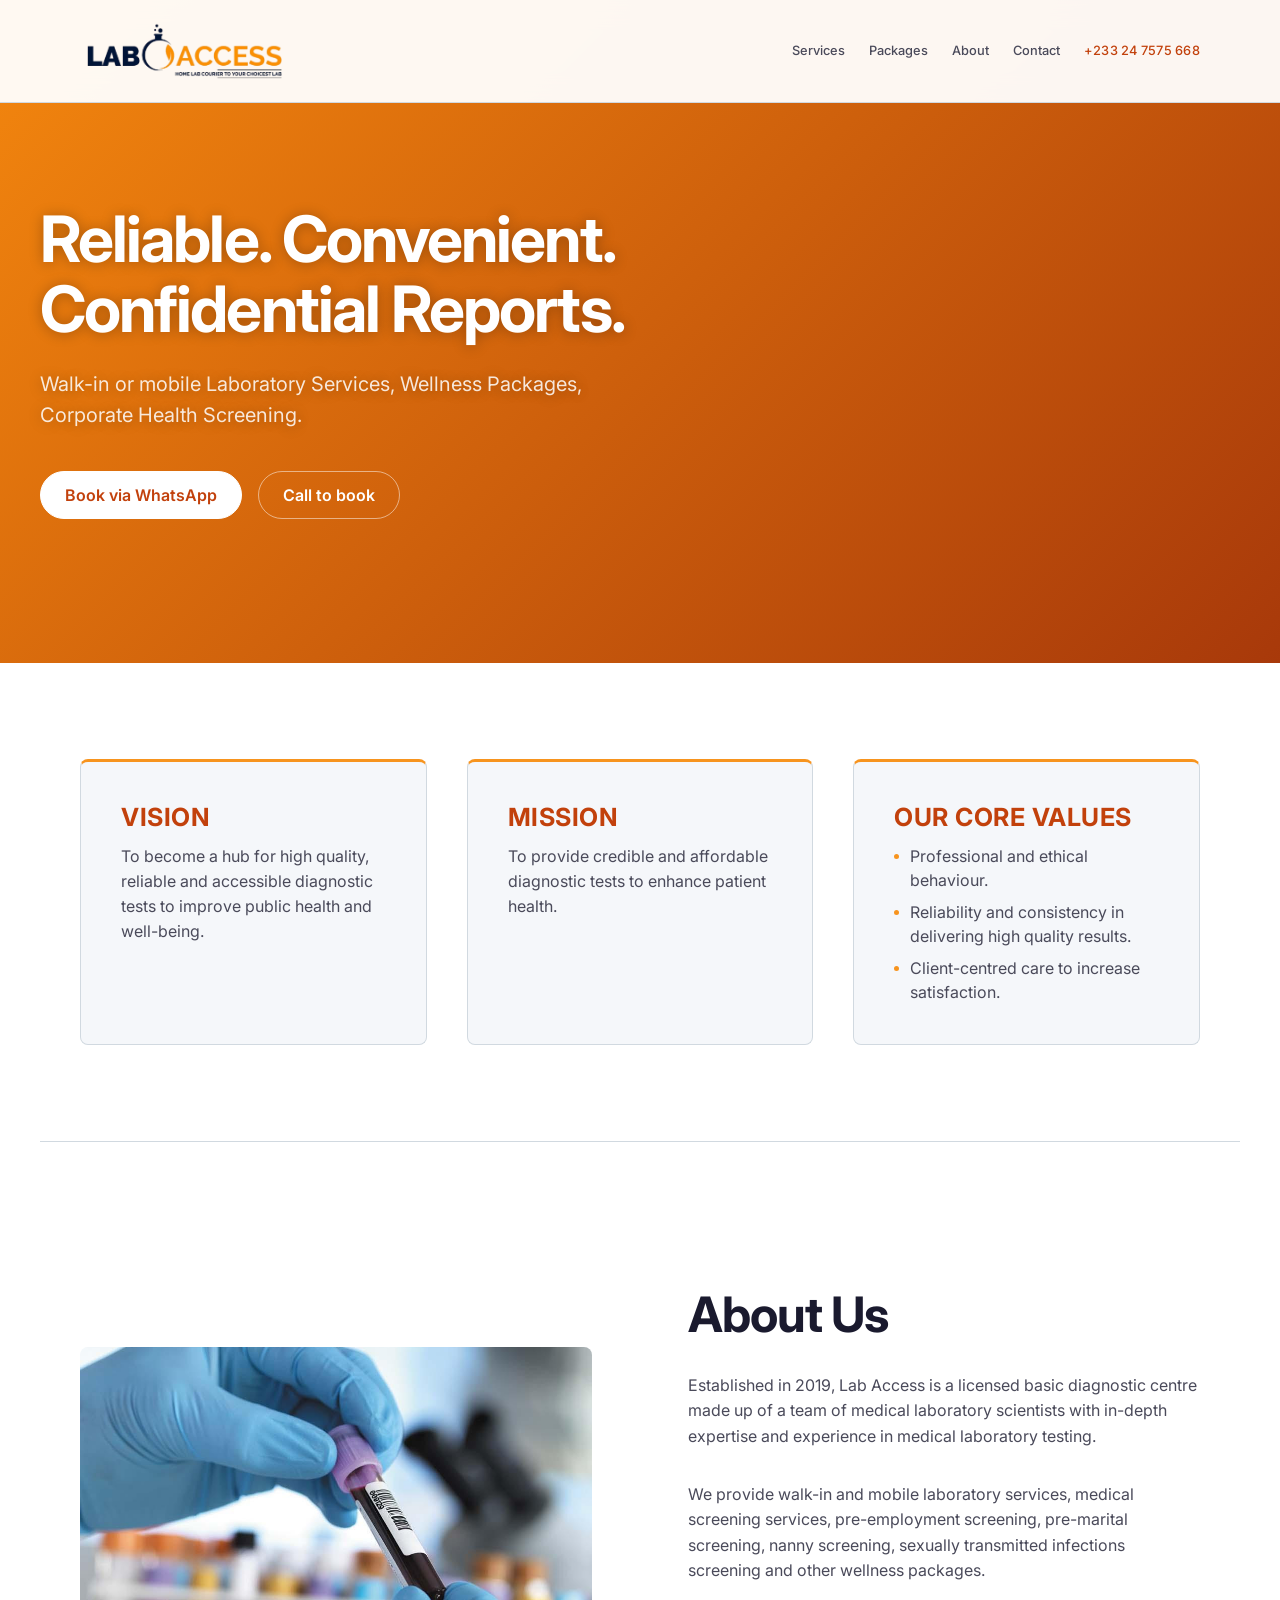
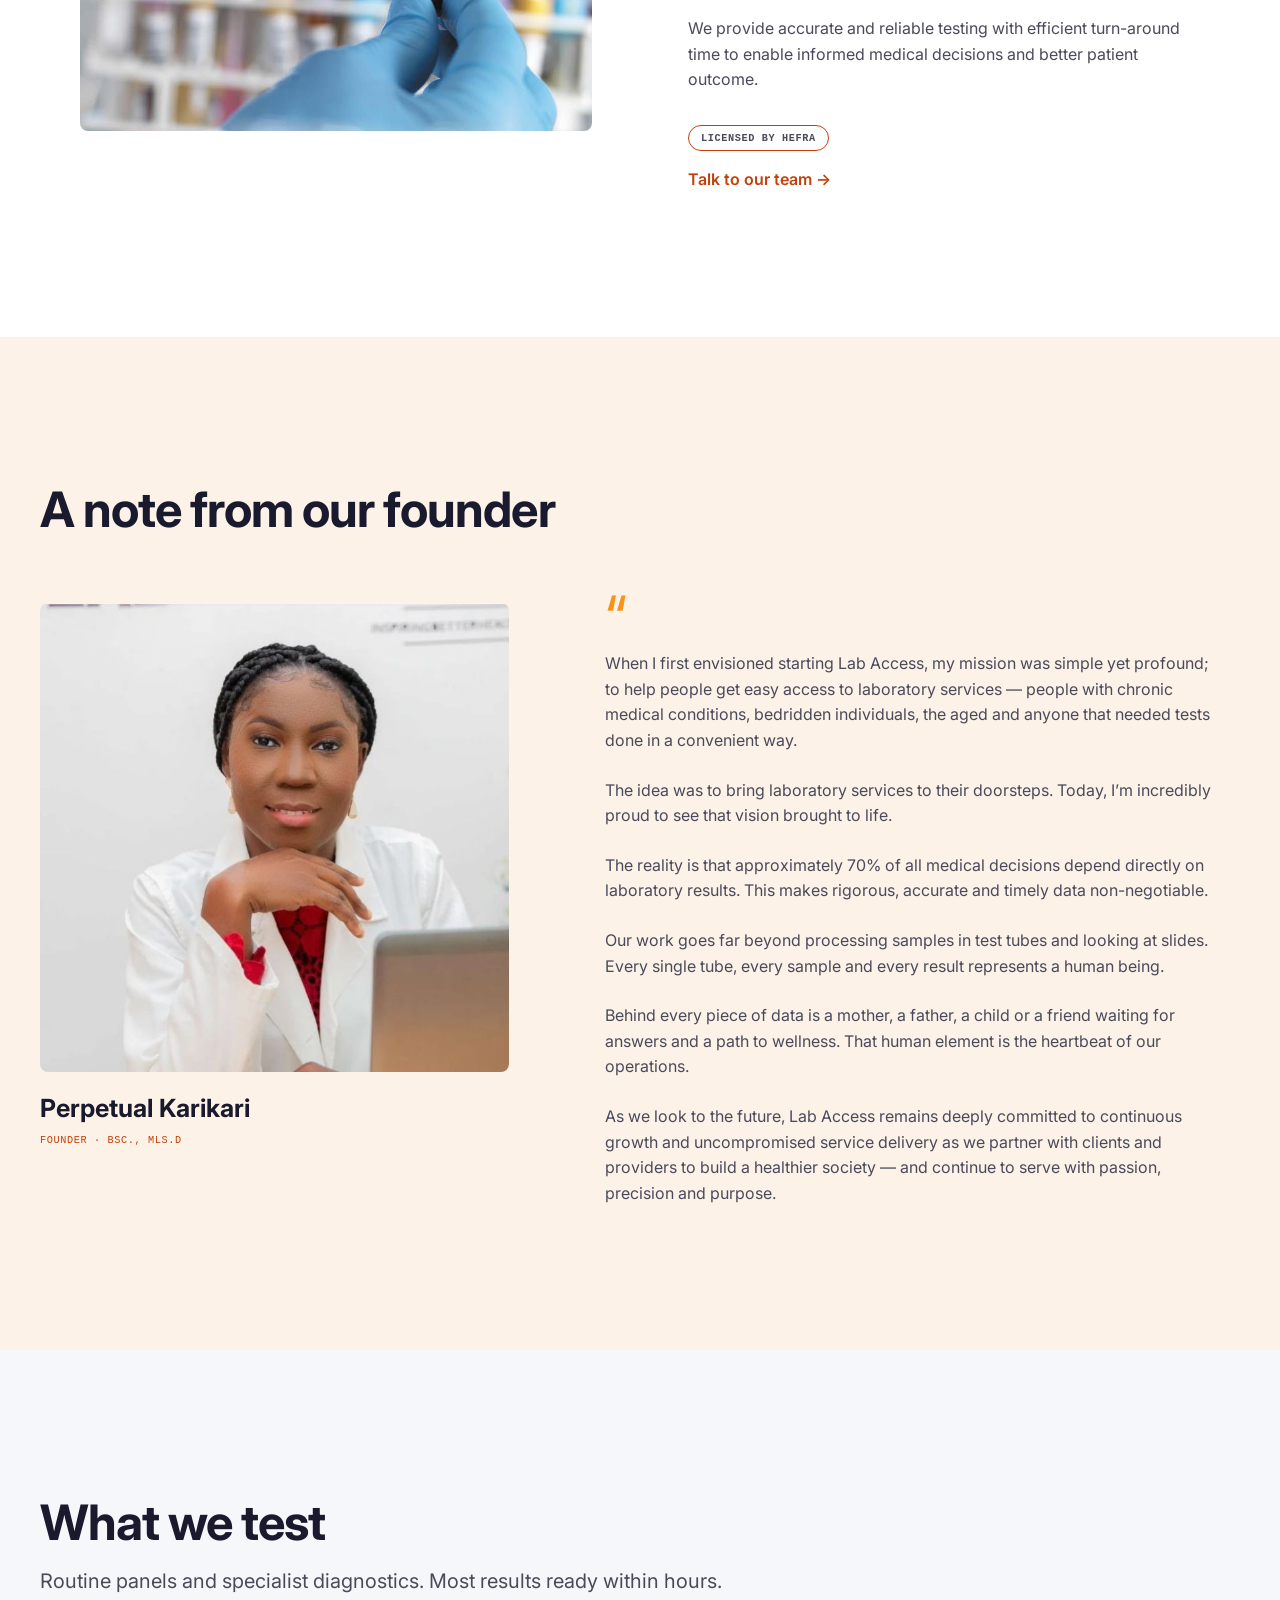
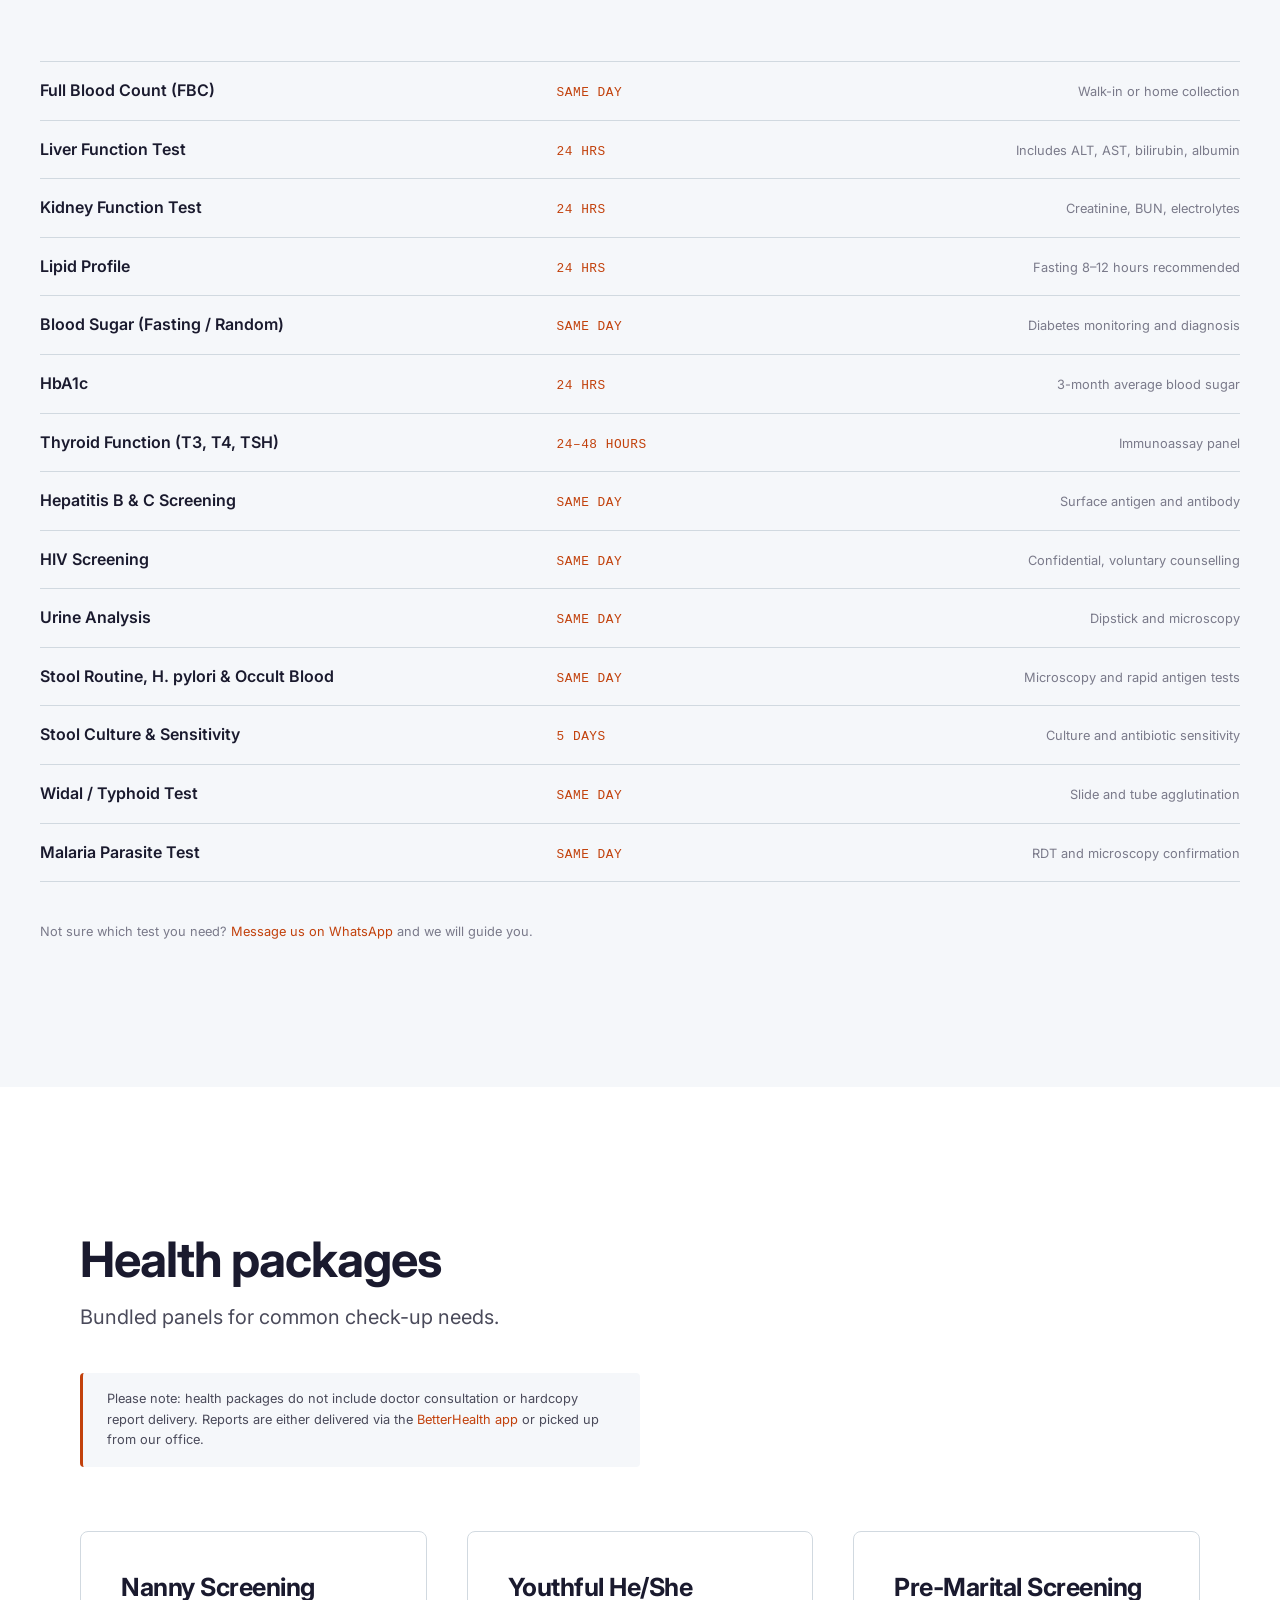
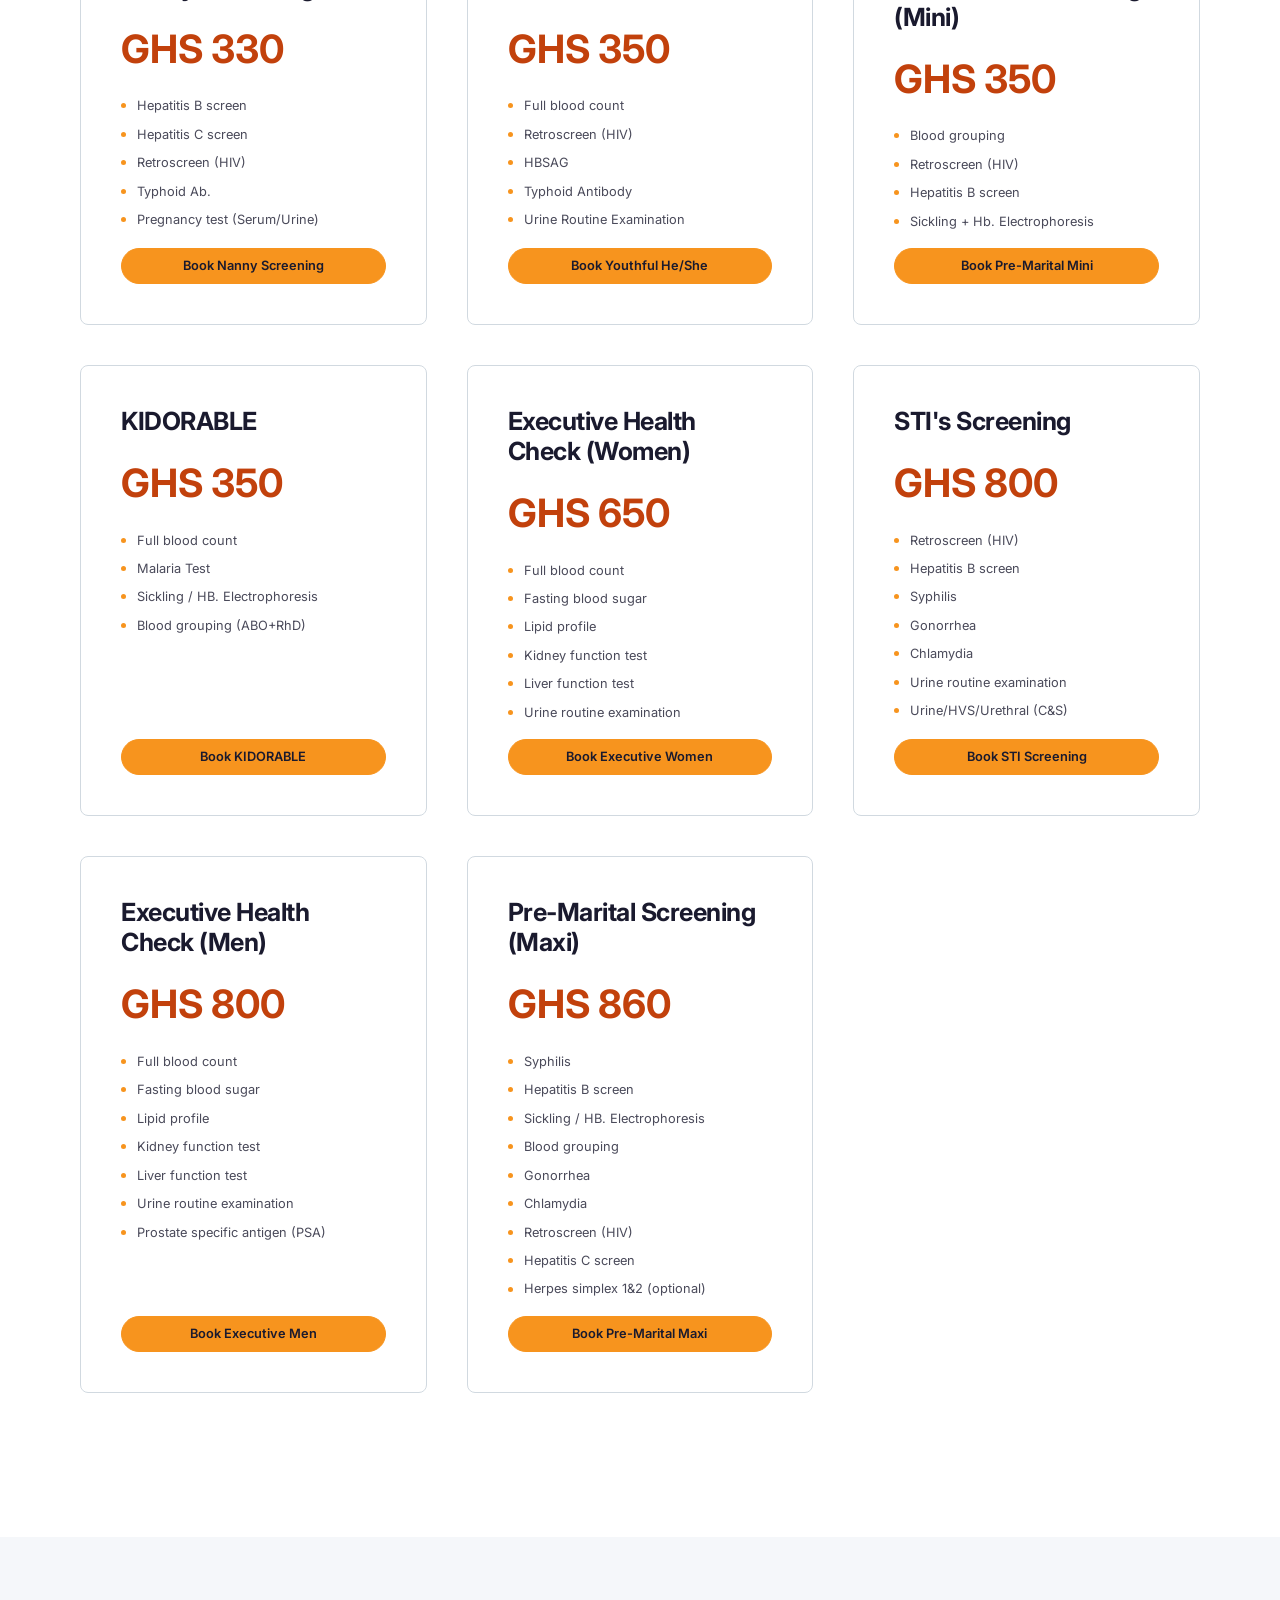
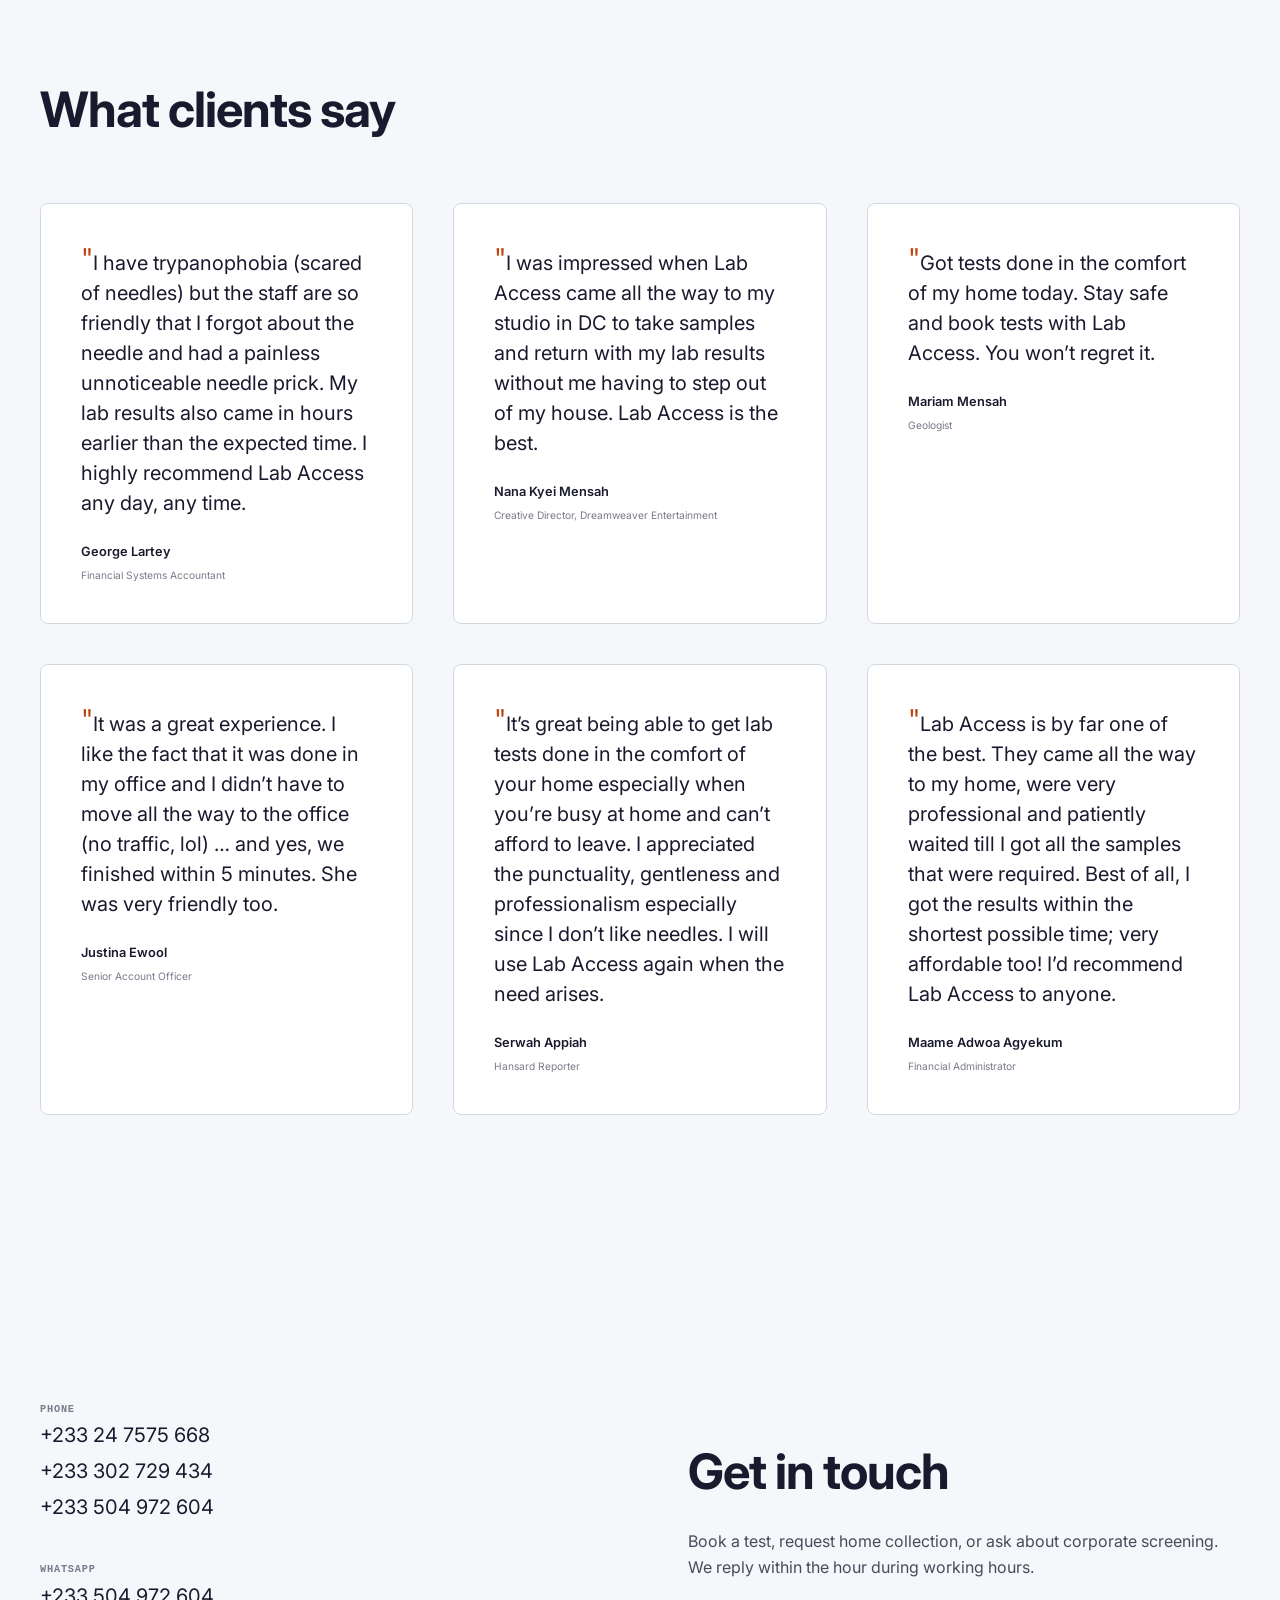
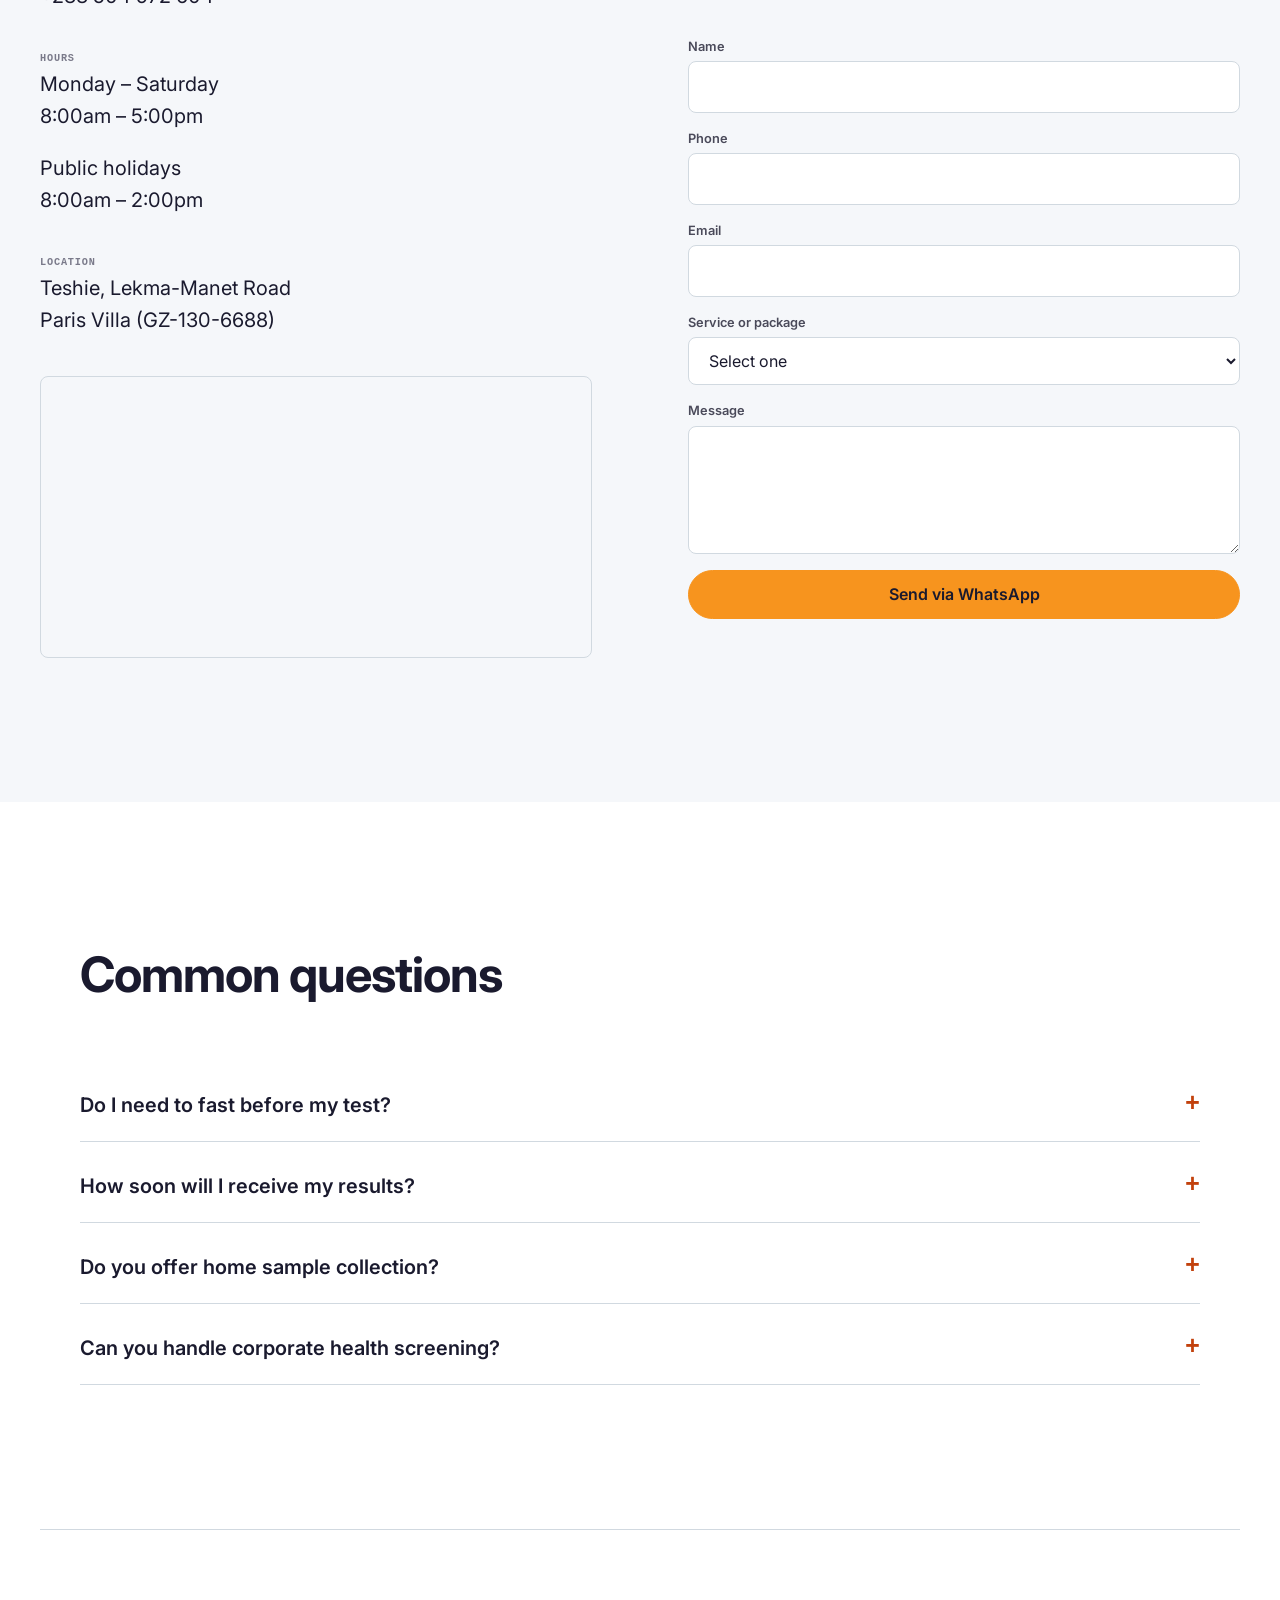
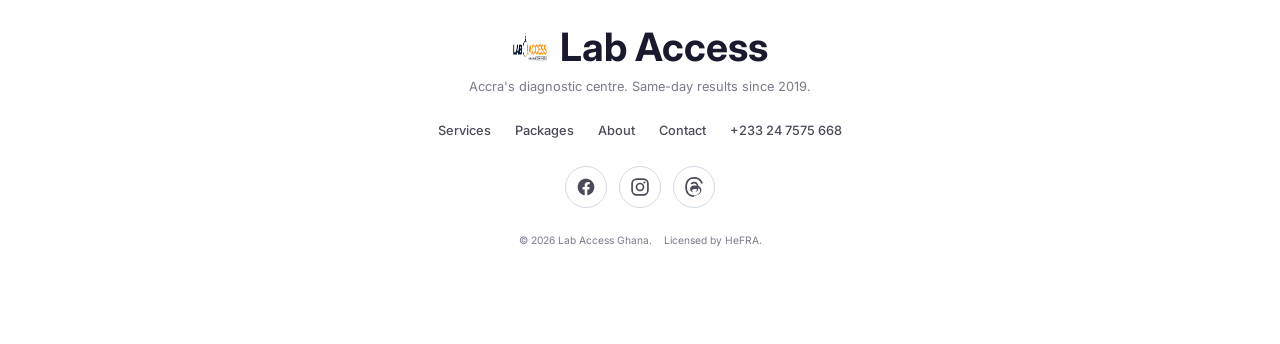
==== commit 20a382bf: "Founder-note polish + new primary phone number - Give the founder's note a soft warm tint (#FCF2E8) " ====
--- a/index.html
+++ b/index.html
@@ -11,7 +11,7 @@
   <link href="https://fonts.googleapis.com/css2?family=Inter:wght@400;500;600;700&display=swap" rel="stylesheet">
 
   <link rel="stylesheet" href="css/tokens.css">
-  <link rel="stylesheet" href="css/styles.20260602.css">
+  <link rel="stylesheet" href="css/styles.20260602b.css">
 
   <link rel="icon" href="images/lab-access-logo.webp" type="image/webp">
   <link rel="apple-touch-icon" href="images/lab-access-logo.webp">
@@ -30,7 +30,7 @@
         <a href="#packages">Packages</a>
         <a href="#about">About</a>
         <a href="#contact">Contact</a>
-        <a href="tel:+233302729434" class="navbar__phone">+233 302 729 434</a>
+        <a href="tel:+233247575668" class="navbar__phone">+233 24 7575 668</a>
       </nav>
 
       <button class="navbar__toggle" aria-label="Open menu" aria-expanded="false" aria-controls="mobile-menu">
@@ -45,7 +45,7 @@
       <a href="#packages">Packages</a>
       <a href="#about">About</a>
       <a href="#contact">Contact</a>
-      <a href="tel:+233302729434">+233 302 729 434</a>
+      <a href="tel:+233247575668">+233 24 7575 668</a>
     </nav>
   </header>
 
@@ -58,7 +58,7 @@
           <p class="hero__lede">Walk-in or mobile Laboratory Services, Wellness Packages, Corporate Health Screening.</p>
           <div class="hero__actions">
             <a href="https://wa.me/233504972604?text=Hello%20Lab%20Access%2C%20I%20would%20like%20to%20book%20a%20test" class="btn btn--primary" target="_blank" rel="noopener">Book via WhatsApp</a>
-            <a href="tel:+233302729434" class="btn btn--outline">Call to book</a>
+            <a href="tel:+233247575668" class="btn btn--outline">Call to book</a>
           </div>
         </div>
       </div>
@@ -440,9 +440,9 @@
       <div class="split__visual split__visual--info">
         <div class="contact-block">
           <h3 class="contact-block__label">Phone</h3>
+          <a href="tel:+233247575668" class="contact-block__value">+233 24 7575 668</a>
           <a href="tel:+233302729434" class="contact-block__value">+233 302 729 434</a>
           <a href="tel:+233504972604" class="contact-block__value">+233 504 972 604</a>
-          <a href="tel:+233247575668" class="contact-block__value">+233 247 575 668</a>
         </div>
         <div class="contact-block">
           <h3 class="contact-block__label">WhatsApp</h3>
@@ -503,7 +503,7 @@
       <a href="#packages">Packages</a>
       <a href="#about">About</a>
       <a href="#contact">Contact</a>
-      <a href="tel:+233302729434">+233 302 729 434</a>
+      <a href="tel:+233247575668">+233 24 7575 668</a>
     </div>
     <div class="footer__social">
       <a href="https://www.facebook.com/labcourier" target="_blank" rel="noopener" aria-label="Lab Access on Facebook">
@@ -524,7 +524,7 @@
 
   <!-- Mobile sticky CTA -->
   <div class="mobile-cta" aria-hidden="true">
-    <a href="tel:+233302729434" class="mobile-cta__btn mobile-cta__btn--call">Call now</a>
+    <a href="tel:+233247575668" class="mobile-cta__btn mobile-cta__btn--call">Call now</a>
     <a href="https://wa.me/233504972604?text=Hello%20Lab%20Access%2C%20I%20would%20like%20to%20book%20a%20test" class="mobile-cta__btn mobile-cta__btn--wa" target="_blank" rel="noopener">WhatsApp</a>
   </div>
 
--- a/css/styles.20260602b.css
+++ b/css/styles.20260602b.css
@@ -0,0 +1,1299 @@
+/* Lab Access · Original Design · Medical Blue Theme
+ * · nav: Fixed sticky navbar · hero: Blue gradient
+ * · contrast: pass (WCAG 2.1 AA)
+ */
+
+@import url('tokens.css');
+
+/* ── Reset & base ── */
+*, *::before, *::after { box-sizing: border-box; }
+
+html {
+  font-size: 16px;
+  overflow-x: clip;
+  -webkit-font-smoothing: antialiased;
+  -moz-osx-font-smoothing: grayscale;
+  scroll-behavior: smooth;
+}
+
+body {
+  margin: 0;
+  font-family: var(--font-body);
+  font-weight: 400;
+  font-size: var(--text-base);
+  line-height: 1.6;
+  color: var(--color-ink);
+  background: var(--color-paper);
+  overflow-x: clip;
+}
+
+img, picture, video, canvas, svg {
+  display: block;
+  max-width: 100%;
+  height: auto;
+}
+
+input, button, textarea, select {
+  font: inherit;
+  color: inherit;
+}
+
+a {
+  color: var(--color-accent);
+  text-decoration: none;
+}
+
+a:hover {
+  text-decoration: underline;
+  text-underline-offset: 0.15em;
+}
+
+:focus-visible {
+  outline: 2px solid var(--color-focus);
+  outline-offset: 3px;
+}
+
+/* ── Typography ── */
+h1, h2, h3, h4 {
+  font-family: var(--font-display);
+  font-weight: 700;
+  line-height: 1.2;
+  letter-spacing: -0.02em;
+  margin: 0;
+  color: var(--color-ink);
+}
+
+h1 { font-size: var(--text-display); }
+h2 { font-size: var(--text-3xl); }
+h3 { font-size: var(--text-xl); }
+
+p {
+  margin: 0 0 var(--space-md) 0;
+  max-width: 65ch;
+}
+
+p:last-child { margin-bottom: 0; }
+
+/* ── Buttons ── */
+.btn {
+  display: inline-flex;
+  align-items: center;
+  justify-content: center;
+  gap: var(--space-xs);
+  padding: var(--space-sm) var(--space-lg);
+  font-family: var(--font-body);
+  font-weight: 600;
+  font-size: var(--text-base);
+  line-height: 1.4;
+  border-radius: var(--radius-pill);
+  border: 1.5px solid transparent;
+  cursor: pointer;
+  white-space: nowrap;
+  transition: background-color var(--dur-short) var(--ease-out),
+              transform var(--dur-micro) var(--ease-out),
+              border-color var(--dur-short) var(--ease-out);
+}
+
+.btn--primary {
+  background: var(--brand-bright);
+  color: #1a1a2e;
+  border-color: var(--brand-bright);
+}
+
+.btn--primary:hover {
+  background: #E8710A;
+  border-color: #E8710A;
+  transform: translateY(-1.5px);
+  text-decoration: none;
+}
+
+.btn--primary:active {
+  transform: translateY(1px);
+}
+
+.btn--outline {
+  background: transparent;
+  color: inherit;
+  border-color: currentColor;
+}
+
+.btn--outline:hover {
+  background: rgba(255,255,255,0.1);
+  transform: translateY(-1.5px);
+  text-decoration: none;
+}
+
+.btn--outline:active {
+  transform: translateY(1px);
+}
+
+.btn--small {
+  padding: var(--space-xs) var(--space-md);
+  font-size: var(--text-sm);
+}
+
+/* ── Link arrow ── */
+.link-arrow {
+  display: inline-flex;
+  align-items: center;
+  gap: var(--space-xs);
+  font-weight: 600;
+  color: var(--color-accent);
+  transition: gap var(--dur-short) var(--ease-out);
+}
+
+.link-arrow:hover {
+  gap: var(--space-sm);
+  text-decoration: none;
+}
+
+/* ── Navbar ── */
+.navbar {
+  position: fixed;
+  top: 0;
+  left: 0;
+  right: 0;
+  z-index: var(--z-sticky);
+  background: rgba(255,255,255,0.95);
+  backdrop-filter: blur(12px);
+  -webkit-backdrop-filter: blur(12px);
+  border-bottom: 1px solid var(--color-rule);
+}
+
+.navbar__container {
+  display: flex;
+  align-items: center;
+  justify-content: space-between;
+  max-width: 1200px;
+  margin: 0 auto;
+  padding: var(--space-sm) var(--space-xl);
+}
+
+.navbar__logo {
+  display: flex;
+  align-items: center;
+  gap: var(--space-sm);
+  text-decoration: none;
+  color: var(--color-ink);
+}
+
+.navbar__logo img {
+  width: 210px;
+  height: 78px;
+  border-radius: var(--radius-sm);
+  object-fit: contain;
+}
+
+.navbar__brand {
+  font-family: var(--font-display);
+  font-size: var(--text-lg);
+  font-weight: 700;
+  color: var(--color-ink);
+  letter-spacing: -0.02em;
+}
+
+.navbar__logo:hover .navbar__brand {
+  color: var(--color-accent);
+}
+
+.navbar__nav {
+  display: flex;
+  align-items: center;
+  gap: var(--space-lg);
+}
+
+.navbar__nav a {
+  font-family: var(--font-body);
+  font-size: var(--text-sm);
+  font-weight: 500;
+  color: var(--color-ink-2);
+  text-decoration: none;
+  transition: color var(--dur-short) var(--ease-out);
+}
+
+.navbar__nav a:hover {
+  color: var(--color-accent);
+  text-decoration: none;
+}
+
+.navbar__phone {
+  font-family: var(--font-mono);
+  font-size: var(--text-xs);
+  letter-spacing: 0.02em;
+  color: var(--color-accent) !important;
+}
+
+.navbar__toggle {
+  display: none;
+  flex-direction: column;
+  gap: 5px;
+  background: none;
+  border: none;
+  cursor: pointer;
+  padding: var(--space-xs);
+}
+
+.navbar__toggle span {
+  display: block;
+  width: 24px;
+  height: 2px;
+  background: var(--color-ink);
+  border-radius: 2px;
+  transition: transform var(--dur-short) var(--ease-out),
+              opacity var(--dur-short) var(--ease-out);
+}
+
+.navbar__mobile {
+  display: none;
+  flex-direction: column;
+  gap: var(--space-sm);
+  padding: var(--space-md) var(--space-xl);
+  border-top: 1px solid var(--color-rule);
+  background: var(--color-paper);
+}
+
+.navbar__mobile a {
+  font-size: var(--text-base);
+  font-weight: 500;
+  color: var(--color-ink-2);
+  text-decoration: none;
+  padding: var(--space-xs) 0;
+  transition: color var(--dur-short) var(--ease-out);
+}
+
+.navbar__mobile a:hover {
+  color: var(--color-accent);
+}
+
+.navbar__mobile.is-open {
+  display: flex;
+}
+
+/* ── Hero ── */
+.hero {
+  background: linear-gradient(135deg, #F4870E 0%, #A8390A 100%);
+  color: #fff;
+  padding: calc(var(--space-4xl) + 60px) var(--space-xl) var(--space-4xl);
+}
+
+.hero__display,
+.hero__lede {
+  text-shadow: 0 1px 14px rgba(0, 0, 0, 0.28);
+}
+
+.hero__inner {
+  max-width: 1200px;
+  margin: 0 auto;
+}
+
+.hero__text {
+  display: flex;
+  flex-direction: column;
+  gap: var(--space-lg);
+  max-width: 700px;
+}
+
+.hero__display {
+  font-family: var(--font-display);
+  font-size: var(--text-display);
+  font-weight: 700;
+  line-height: 1.1;
+  letter-spacing: -0.03em;
+  color: #fff;
+  max-width: 18ch;
+}
+
+.hero__lede {
+  font-size: var(--text-md);
+  line-height: 1.55;
+  color: rgba(255,255,255,0.85);
+  max-width: 48ch;
+}
+
+.hero__actions {
+  display: flex;
+  gap: var(--space-md);
+  flex-wrap: wrap;
+}
+
+.hero__actions .btn--primary {
+  background: #fff;
+  color: var(--color-accent);
+  border-color: #fff;
+}
+
+.hero__actions .btn--primary:hover {
+  background: rgba(255,255,255,0.9);
+  border-color: rgba(255,255,255,0.9);
+}
+
+.hero__actions .btn--outline {
+  color: #fff;
+  border-color: rgba(255,255,255,0.5);
+}
+
+.hero__actions .btn--outline:hover {
+  background: rgba(255,255,255,0.1);
+  border-color: #fff;
+}
+
+/* ── Vision · Mission · Values ── */
+.vmv {
+  display: grid;
+  grid-template-columns: repeat(3, 1fr);
+  gap: var(--space-xl);
+  padding: var(--space-3xl) var(--space-xl);
+  max-width: 1200px;
+  margin: 0 auto;
+  border-bottom: 1px solid var(--color-rule);
+}
+
+.vmv__card {
+  display: flex;
+  flex-direction: column;
+  gap: var(--space-sm);
+  padding: var(--space-xl);
+  background: var(--color-paper-2);
+  border: 1px solid var(--color-rule);
+  border-radius: var(--radius-md);
+  border-top: 3px solid var(--brand-bright);
+}
+
+.vmv__title {
+  font-family: var(--font-display);
+  font-size: var(--text-lg);
+  font-weight: 700;
+  color: var(--color-accent);
+  text-transform: uppercase;
+  letter-spacing: 0.02em;
+  line-height: 1.2;
+}
+
+.vmv__text {
+  font-size: var(--text-base);
+  color: var(--color-ink-2);
+  line-height: 1.55;
+  margin: 0;
+}
+
+.vmv__list {
+  list-style: none;
+  padding: 0;
+  margin: 0;
+  display: flex;
+  flex-direction: column;
+  gap: var(--space-xs);
+}
+
+.vmv__list li {
+  font-size: var(--text-base);
+  color: var(--color-ink-2);
+  line-height: 1.5;
+  padding-left: var(--space-md);
+  position: relative;
+}
+
+.vmv__list li::before {
+  content: '';
+  position: absolute;
+  left: 0;
+  top: 0.6em;
+  width: 5px;
+  height: 5px;
+  background: var(--brand-bright);
+  border-radius: 50%;
+}
+
+/* ── Split sections ── */
+.split {
+  display: grid;
+  grid-template-columns: 1fr 1fr;
+  gap: var(--space-3xl);
+  align-items: center;
+  padding: var(--space-4xl) var(--space-xl);
+  max-width: 1200px;
+  margin: 0 auto;
+}
+
+.split--reverse {
+  direction: rtl;
+}
+
+.split--reverse > * {
+  direction: ltr;
+}
+
+.split__visual {
+  margin: 0;
+}
+
+.split__visual img {
+  width: 100%;
+  height: auto;
+  border-radius: var(--radius-md);
+  object-fit: cover;
+  aspect-ratio: 4 / 3;
+}
+
+.split__text {
+  display: flex;
+  flex-direction: column;
+  gap: var(--space-md);
+}
+
+.split__text h2 {
+  margin-bottom: var(--space-sm);
+}
+
+.split__text p {
+  color: var(--color-ink-2);
+}
+
+.split__visual--info {
+  display: flex;
+  flex-direction: column;
+  gap: var(--space-xl);
+}
+
+/* ── Section base ── */
+.section {
+  padding: var(--space-4xl) var(--space-xl);
+  max-width: 1200px;
+  margin: 0 auto;
+}
+
+.section--paper2 {
+  background: var(--color-paper-2);
+  max-width: none;
+  padding-left: max(var(--space-xl), calc((100vw - 1200px) / 2));
+  padding-right: max(var(--space-xl), calc((100vw - 1200px) / 2));
+}
+
+.section__head {
+  margin-bottom: var(--space-2xl);
+}
+
+.section__head h2 {
+  margin-bottom: var(--space-sm);
+}
+
+.section__sub {
+  font-size: var(--text-md);
+  color: var(--color-ink-2);
+  max-width: 55ch;
+}
+
+.section__foot {
+  margin-top: var(--space-xl);
+  font-size: var(--text-sm);
+  color: var(--color-ink-3);
+}
+
+/* ── Founder's note ── */
+.founder {
+  /* soft warm tint so the note stands out without clashing */
+  background: #FCF2E8;
+}
+
+.founder__inner {
+  display: grid;
+  grid-template-columns: 0.85fr 1.15fr;
+  gap: var(--space-3xl);
+  align-items: start;
+}
+
+.founder__card {
+  margin: 0;
+}
+
+.founder__card img {
+  width: 100%;
+  height: auto;
+  aspect-ratio: 1 / 1;
+  object-fit: cover;
+  object-position: top center;
+  border-radius: var(--radius-md);
+}
+
+.founder__meta {
+  display: flex;
+  flex-direction: column;
+  gap: var(--space-2xs);
+  margin-top: var(--space-md);
+}
+
+.founder__name {
+  font-family: var(--font-display);
+  font-size: var(--text-lg);
+  font-weight: 700;
+  color: var(--color-ink);
+}
+
+.founder__role {
+  font-family: var(--font-mono);
+  font-size: var(--text-xs);
+  text-transform: uppercase;
+  letter-spacing: 0.06em;
+  color: var(--color-accent);
+}
+
+.founder__note {
+  display: flex;
+  flex-direction: column;
+  gap: var(--space-xs);
+}
+
+.founder__note::before {
+  content: '\201C';
+  font-family: var(--font-display);
+  font-size: 4rem;
+  line-height: 0.5;
+  color: var(--brand-bright);
+  margin-bottom: var(--space-xs);
+}
+
+.founder__note p {
+  color: var(--color-ink-2);
+  max-width: 62ch;
+}
+
+.section__note {
+  margin: calc(-1 * var(--space-lg)) 0 var(--space-2xl);
+  padding: var(--space-md) var(--space-lg);
+  background: var(--color-paper-2);
+  border-left: 3px solid var(--color-accent);
+  border-radius: var(--radius-sm);
+  font-size: var(--text-sm);
+  color: var(--color-ink-2);
+  max-width: 70ch;
+}
+
+/* ── HeFRA badge ── */
+.hefra-badge {
+  align-self: flex-start;
+  font-family: var(--font-mono);
+  font-size: var(--text-xs);
+  font-weight: 600;
+  text-transform: uppercase;
+  letter-spacing: 0.06em;
+  color: var(--color-accent);
+  padding: var(--space-2xs) var(--space-sm);
+  border: 1px solid var(--color-accent);
+  border-radius: var(--radius-pill);
+  margin: 0;
+}
+
+/* ── Spec sheet ── */
+.spec-sheet {
+  width: 100%;
+  border-collapse: collapse;
+  font-size: var(--text-base);
+}
+
+.spec-sheet thead {
+  display: none;
+}
+
+.spec-sheet tbody tr {
+  display: grid;
+  grid-template-columns: 1.5fr 0.8fr 1.2fr;
+  gap: var(--space-md);
+  padding: var(--space-md) 0;
+  border-bottom: 1px solid var(--color-rule);
+  align-items: baseline;
+}
+
+.spec-sheet tbody tr:first-child {
+  border-top: 1px solid var(--color-rule);
+}
+
+.spec-sheet td {
+  padding: 0;
+}
+
+.spec-sheet td:first-child {
+  font-weight: 600;
+  color: var(--color-ink);
+}
+
+.spec-sheet td:nth-child(2) {
+  font-family: var(--font-mono);
+  font-size: var(--text-sm);
+  color: var(--color-accent);
+  text-transform: uppercase;
+  letter-spacing: 0.04em;
+}
+
+.spec-sheet td:nth-child(3) {
+  font-size: var(--text-sm);
+  color: var(--color-ink-3);
+  text-align: right;
+}
+
+/* ── Product grid ── */
+.product-grid {
+  display: grid;
+  grid-template-columns: repeat(3, 1fr);
+  gap: var(--space-xl);
+}
+
+.product-card {
+  display: flex;
+  flex-direction: column;
+  gap: var(--space-md);
+  padding: var(--space-xl);
+  background: var(--color-paper);
+  border: 1px solid var(--color-rule);
+  border-radius: var(--radius-md);
+  transition: transform var(--dur-short) var(--ease-out),
+              box-shadow var(--dur-short) var(--ease-out);
+}
+
+.product-card:hover {
+  transform: translateY(-3px);
+  box-shadow: 0 8px 30px rgba(217,98,10,0.18);
+}
+
+.product-card--featured {
+  border-color: var(--color-accent);
+  position: relative;
+}
+
+.product-card--featured::before {
+  content: 'Most popular';
+  position: absolute;
+  top: var(--space-sm);
+  right: var(--space-sm);
+  font-family: var(--font-mono);
+  font-size: var(--text-xs);
+  text-transform: uppercase;
+  letter-spacing: 0.06em;
+  padding: var(--space-2xs) var(--space-xs);
+  background: var(--brand-bright);
+  color: #1a1a2e;
+  border-radius: var(--radius-pill);
+}
+
+.product-card__name {
+  font-family: var(--font-display);
+  font-size: var(--text-lg);
+  font-weight: 700;
+  margin: 0;
+}
+
+.product-card__price {
+  font-family: var(--font-display);
+  font-size: var(--text-2xl);
+  font-weight: 700;
+  color: var(--color-accent);
+  margin: 0;
+}
+
+.product-card__list {
+  list-style: none;
+  padding: 0;
+  margin: 0;
+  display: flex;
+  flex-direction: column;
+  gap: var(--space-xs);
+  flex: 1;
+}
+
+.product-card__list li {
+  font-size: var(--text-sm);
+  color: var(--color-ink-2);
+  padding-left: var(--space-md);
+  position: relative;
+}
+
+.product-card__list li::before {
+  content: '';
+  position: absolute;
+  left: 0;
+  top: 0.55em;
+  width: 5px;
+  height: 5px;
+  background: var(--brand-bright);
+  border-radius: 50%;
+}
+
+/* ── Package grid (image cards) ── */
+.package-grid {
+  display: grid;
+  grid-template-columns: repeat(3, 1fr);
+  gap: var(--space-xl);
+}
+
+.package-card {
+  display: flex;
+  flex-direction: column;
+  gap: var(--space-md);
+  background: var(--color-paper);
+  border: 1px solid var(--color-rule);
+  border-radius: var(--radius-md);
+  overflow: hidden;
+  transition: transform var(--dur-short) var(--ease-out),
+              box-shadow var(--dur-short) var(--ease-out);
+}
+
+.package-card:hover {
+  transform: translateY(-3px);
+  box-shadow: 0 8px 30px rgba(217,98,10,0.18);
+}
+
+.package-card img {
+  width: 100%;
+  height: auto;
+  display: block;
+  aspect-ratio: 3 / 4;
+  object-fit: cover;
+}
+
+.package-card .btn {
+  margin: 0 var(--space-md) var(--space-md);
+}
+
+/* ── Testimonials ── */
+.testimonial-grid {
+  display: grid;
+  grid-template-columns: repeat(3, 1fr);
+  gap: var(--space-xl);
+}
+
+.testimonial {
+  padding: var(--space-xl);
+  background: var(--color-paper);
+  border: 1px solid var(--color-rule);
+  border-radius: var(--radius-md);
+  display: flex;
+  flex-direction: column;
+  gap: var(--space-lg);
+}
+
+.testimonial__quote {
+  margin: 0;
+}
+
+.testimonial__quote p {
+  font-family: var(--font-display);
+  font-size: var(--text-md);
+  font-weight: 400;
+  line-height: 1.5;
+  color: var(--color-ink);
+  margin: 0;
+}
+
+.testimonial__quote p::before {
+  content: '"';
+  color: var(--color-accent);
+  font-size: 1.5em;
+  line-height: 1;
+}
+
+.testimonial__meta {
+  display: flex;
+  flex-direction: column;
+  gap: var(--space-2xs);
+}
+
+.testimonial__name {
+  font-weight: 600;
+  font-size: var(--text-sm);
+  color: var(--color-ink);
+}
+
+.testimonial__role {
+  font-size: var(--text-xs);
+  color: var(--color-ink-3);
+}
+
+/* ── FAQ ── */
+.faq-list {
+  display: flex;
+  flex-direction: column;
+  gap: var(--space-xs);
+}
+
+.faq-item {
+  border-bottom: 1px solid var(--color-rule);
+}
+
+.faq-item summary {
+  font-family: var(--font-body);
+  font-weight: 600;
+  font-size: var(--text-md);
+  color: var(--color-ink);
+  padding: var(--space-md) 0;
+  cursor: pointer;
+  list-style: none;
+  display: flex;
+  justify-content: space-between;
+  align-items: center;
+  gap: var(--space-md);
+  transition: color var(--dur-short) var(--ease-out);
+}
+
+.faq-item summary::-webkit-details-marker {
+  display: none;
+}
+
+.faq-item summary::after {
+  content: '+';
+  font-family: var(--font-mono);
+  font-size: var(--text-lg);
+  color: var(--color-accent);
+  flex-shrink: 0;
+  transition: transform var(--dur-short) var(--ease-out);
+}
+
+.faq-item[open] summary::after {
+  content: '−';
+}
+
+.faq-item summary:hover {
+  color: var(--color-accent);
+}
+
+.faq-item p {
+  padding: 0 0 var(--space-md) 0;
+  color: var(--color-ink-2);
+  max-width: 65ch;
+}
+
+/* ── Contact form ── */
+.contact-form {
+  display: flex;
+  flex-direction: column;
+  gap: var(--space-md);
+  margin-top: var(--space-lg);
+}
+
+.field {
+  display: flex;
+  flex-direction: column;
+  gap: var(--space-2xs);
+}
+
+.field label {
+  font-size: var(--text-sm);
+  font-weight: 600;
+  color: var(--color-ink-2);
+}
+
+.field input,
+.field select,
+.field textarea {
+  padding: var(--space-sm) var(--space-md);
+  border: 1px solid var(--color-rule);
+  border-radius: var(--radius-md);
+  background: var(--color-paper);
+  font-size: var(--text-base);
+  transition: border-color var(--dur-short) var(--ease-out);
+}
+
+.field input:focus,
+.field select:focus,
+.field textarea:focus {
+  border-color: var(--color-accent);
+  outline: none;
+}
+
+.field textarea {
+  resize: vertical;
+  min-height: 100px;
+}
+
+/* ── Contact info blocks ── */
+.contact-block {
+  display: flex;
+  flex-direction: column;
+  gap: var(--space-2xs);
+}
+
+.contact-block__label {
+  font-family: var(--font-mono);
+  font-size: var(--text-xs);
+  text-transform: uppercase;
+  letter-spacing: 0.08em;
+  color: var(--color-ink-3);
+  margin: 0;
+}
+
+.contact-block__value {
+  font-size: var(--text-md);
+  color: var(--color-ink);
+  text-decoration: none;
+}
+
+.contact-block__value:hover {
+  color: var(--color-accent);
+}
+
+.contact-map {
+  border-radius: var(--radius-md);
+  overflow: hidden;
+  border: 1px solid var(--color-rule);
+}
+
+.contact-map iframe {
+  display: block;
+  width: 100%;
+}
+
+/* ── Footer ── */
+.footer {
+  padding: var(--space-3xl) var(--space-xl);
+  border-top: 1px solid var(--color-rule);
+  text-align: center;
+  max-width: 1200px;
+  margin: 0 auto;
+}
+
+.footer__main {
+  margin-bottom: var(--space-lg);
+}
+
+.footer__logo {
+  display: flex;
+  align-items: center;
+  justify-content: center;
+  gap: var(--space-sm);
+  margin-bottom: var(--space-xs);
+}
+
+.footer__logo img {
+  width: 36px;
+  height: 36px;
+  border-radius: var(--radius-sm);
+}
+
+.footer__wordmark {
+  font-family: var(--font-display);
+  font-size: var(--text-2xl);
+  font-weight: 700;
+  color: var(--color-ink);
+  line-height: 1.1;
+}
+
+.footer__tagline {
+  font-size: var(--text-sm);
+  color: var(--color-ink-3);
+  margin: 0 auto;
+}
+
+.footer__links {
+  display: flex;
+  justify-content: center;
+  gap: var(--space-lg);
+  flex-wrap: wrap;
+  margin-bottom: var(--space-lg);
+}
+
+.footer__links a {
+  font-size: var(--text-sm);
+  font-weight: 500;
+  color: var(--color-ink-2);
+  text-decoration: none;
+}
+
+.footer__links a:hover {
+  color: var(--color-accent);
+  text-decoration: underline;
+}
+
+.footer__social {
+  display: flex;
+  justify-content: center;
+  gap: var(--space-sm);
+  margin-bottom: var(--space-lg);
+}
+
+.footer__social a {
+  display: inline-flex;
+  align-items: center;
+  justify-content: center;
+  width: 42px;
+  height: 42px;
+  border-radius: 50%;
+  border: 1px solid var(--color-rule);
+  color: var(--color-ink-2);
+  transition: color var(--dur-short) var(--ease-out),
+              background-color var(--dur-short) var(--ease-out),
+              border-color var(--dur-short) var(--ease-out),
+              transform var(--dur-short) var(--ease-out);
+}
+
+.footer__social a:hover {
+  color: #fff;
+  background: var(--color-accent);
+  border-color: var(--color-accent);
+  transform: translateY(-2px);
+  text-decoration: none;
+}
+
+.footer__social svg {
+  width: 20px;
+  height: 20px;
+}
+
+.footer__legal {
+  font-size: var(--text-xs);
+  color: var(--color-ink-3);
+  display: flex;
+  justify-content: center;
+  gap: var(--space-sm);
+  flex-wrap: wrap;
+}
+
+/* ── Mobile CTA ── */
+.mobile-cta {
+  display: none;
+  position: fixed;
+  bottom: 0;
+  left: 0;
+  right: 0;
+  z-index: var(--z-sticky);
+  background: var(--color-paper);
+  border-top: 1px solid var(--color-rule);
+  padding: var(--space-sm) var(--space-md);
+  gap: var(--space-sm);
+}
+
+.mobile-cta__btn {
+  flex: 1;
+  display: flex;
+  align-items: center;
+  justify-content: center;
+  gap: var(--space-xs);
+  padding: var(--space-sm) var(--space-md);
+  border-radius: var(--radius-pill);
+  font-weight: 600;
+  font-size: var(--text-sm);
+  text-decoration: none;
+  white-space: nowrap;
+  transition: transform var(--dur-micro) var(--ease-out);
+}
+
+.mobile-cta__btn--call {
+  background: var(--color-ink);
+  color: var(--color-paper);
+}
+
+.mobile-cta__btn--wa {
+  background: var(--color-success);
+  color: #fff;
+}
+
+.mobile-cta__btn:active {
+  transform: translateY(1px);
+}
+
+/* ── Page-load reveal ── */
+.hero,
+.vmv,
+.split,
+.section,
+.testimonial,
+.footer {
+  opacity: 0;
+  transform: translateY(12px);
+  animation: reveal var(--dur-long) var(--ease-out) forwards;
+}
+
+.hero        { animation-delay: 0ms; }
+.vmv         { animation-delay: 80ms; }
+.split       { animation-delay: 160ms; }
+.section     { animation-delay: 240ms; }
+.testimonial { animation-delay: 320ms; }
+.footer      { animation-delay: 400ms; }
+
+@keyframes reveal {
+  to { opacity: 1; transform: translateY(0); }
+}
+
+@media (prefers-reduced-motion: reduce) {
+  .hero, .vmv, .split, .section, .testimonial, .footer {
+    animation: none;
+    opacity: 1;
+    transform: none;
+  }
+}
+
+/* ── Responsive ── */
+@media (max-width: 960px) {
+  .hero,
+  .split {
+    grid-template-columns: 1fr;
+    gap: var(--space-2xl);
+  }
+
+  .hero__display {
+    font-size: var(--text-display-s);
+    max-width: none;
+  }
+
+  .split--reverse {
+    direction: ltr;
+  }
+
+  .split--reverse > * {
+    direction: ltr;
+  }
+
+  .vmv {
+    grid-template-columns: 1fr;
+  }
+
+  .founder__inner {
+    grid-template-columns: 1fr;
+    gap: var(--space-xl);
+  }
+
+  .founder__card {
+    max-width: 340px;
+  }
+
+  .product-grid {
+    grid-template-columns: repeat(2, 1fr);
+  }
+
+  .package-grid {
+    grid-template-columns: repeat(2, 1fr);
+  }
+
+  .testimonial-grid {
+    grid-template-columns: 1fr;
+  }
+
+  .spec-sheet tbody tr {
+    grid-template-columns: 1fr 1fr;
+  }
+
+  .spec-sheet td:nth-child(3) {
+    grid-column: 1 / -1;
+    text-align: left;
+    padding-top: var(--space-2xs);
+  }
+
+  .navbar__nav {
+    display: none;
+  }
+
+  .navbar__toggle {
+    display: flex;
+  }
+}
+
+@media (max-width: 640px) {
+  .navbar__container {
+    padding: var(--space-sm) var(--space-md);
+  }
+
+  .hero {
+    padding: calc(var(--space-3xl) + 60px) var(--space-md) var(--space-3xl);
+  }
+
+  .hero,
+  .split,
+  .section,
+  .vmv {
+    /* padding: var(--space-2xl) var(--space-md); */
+    padding-top: 4rem;
+    padding-right: 1rem;
+    padding-bottom: 4rem;
+    padding-left: 1rem;
+  }
+
+  .hero {
+    padding-top: 6rem;
+  }
+
+  .hero__display,
+  .hero__lede {
+    text-shadow: 0 2px 8px rgba(0, 0, 0, 0.25);
+  }
+
+  .hero__lede {
+    color: #fff;
+  }
+
+  .section--paper2 {
+    padding-left: var(--space-md);
+    padding-right: var(--space-md);
+  }
+
+  .vmv {
+    grid-template-columns: 1fr;
+    gap: var(--space-lg);
+  }
+
+  .hero__actions {
+    flex-direction: column;
+  }
+
+  .btn {
+    width: 100%;
+  }
+
+  .spec-sheet tbody tr {
+    grid-template-columns: 1fr;
+    gap: var(--space-2xs);
+    padding: var(--space-md) 0;
+  }
+
+  .spec-sheet td:nth-child(2) {
+    text-transform: none;
+    letter-spacing: 0;
+  }
+
+  .product-card {
+    padding: var(--space-lg);
+  }
+
+  .product-grid {
+    grid-template-columns: 1fr;
+  }
+
+  .package-grid {
+    grid-template-columns: 1fr;
+  }
+
+  .testimonial__quote p {
+    font-size: var(--text-base);
+  }
+
+  .footer {
+    padding: var(--space-2xl) var(--space-md);
+  }
+
+  .footer__links {
+    gap: var(--space-sm);
+  }
+
+  .mobile-cta {
+    display: flex;
+  }
+
+  body {
+    padding-bottom: 64px;
+  }
+}
+
+@media (max-width: 375px) {
+  .navbar__brand {
+    font-size: var(--text-base);
+  }
+
+  .navbar__logo img {
+    width: 150px;
+    height: 56px;
+  }
+
+  .hero__display {
+    font-size: var(--text-3xl);
+  }
+
+  h2 {
+    font-size: var(--text-2xl);
+  }
+}
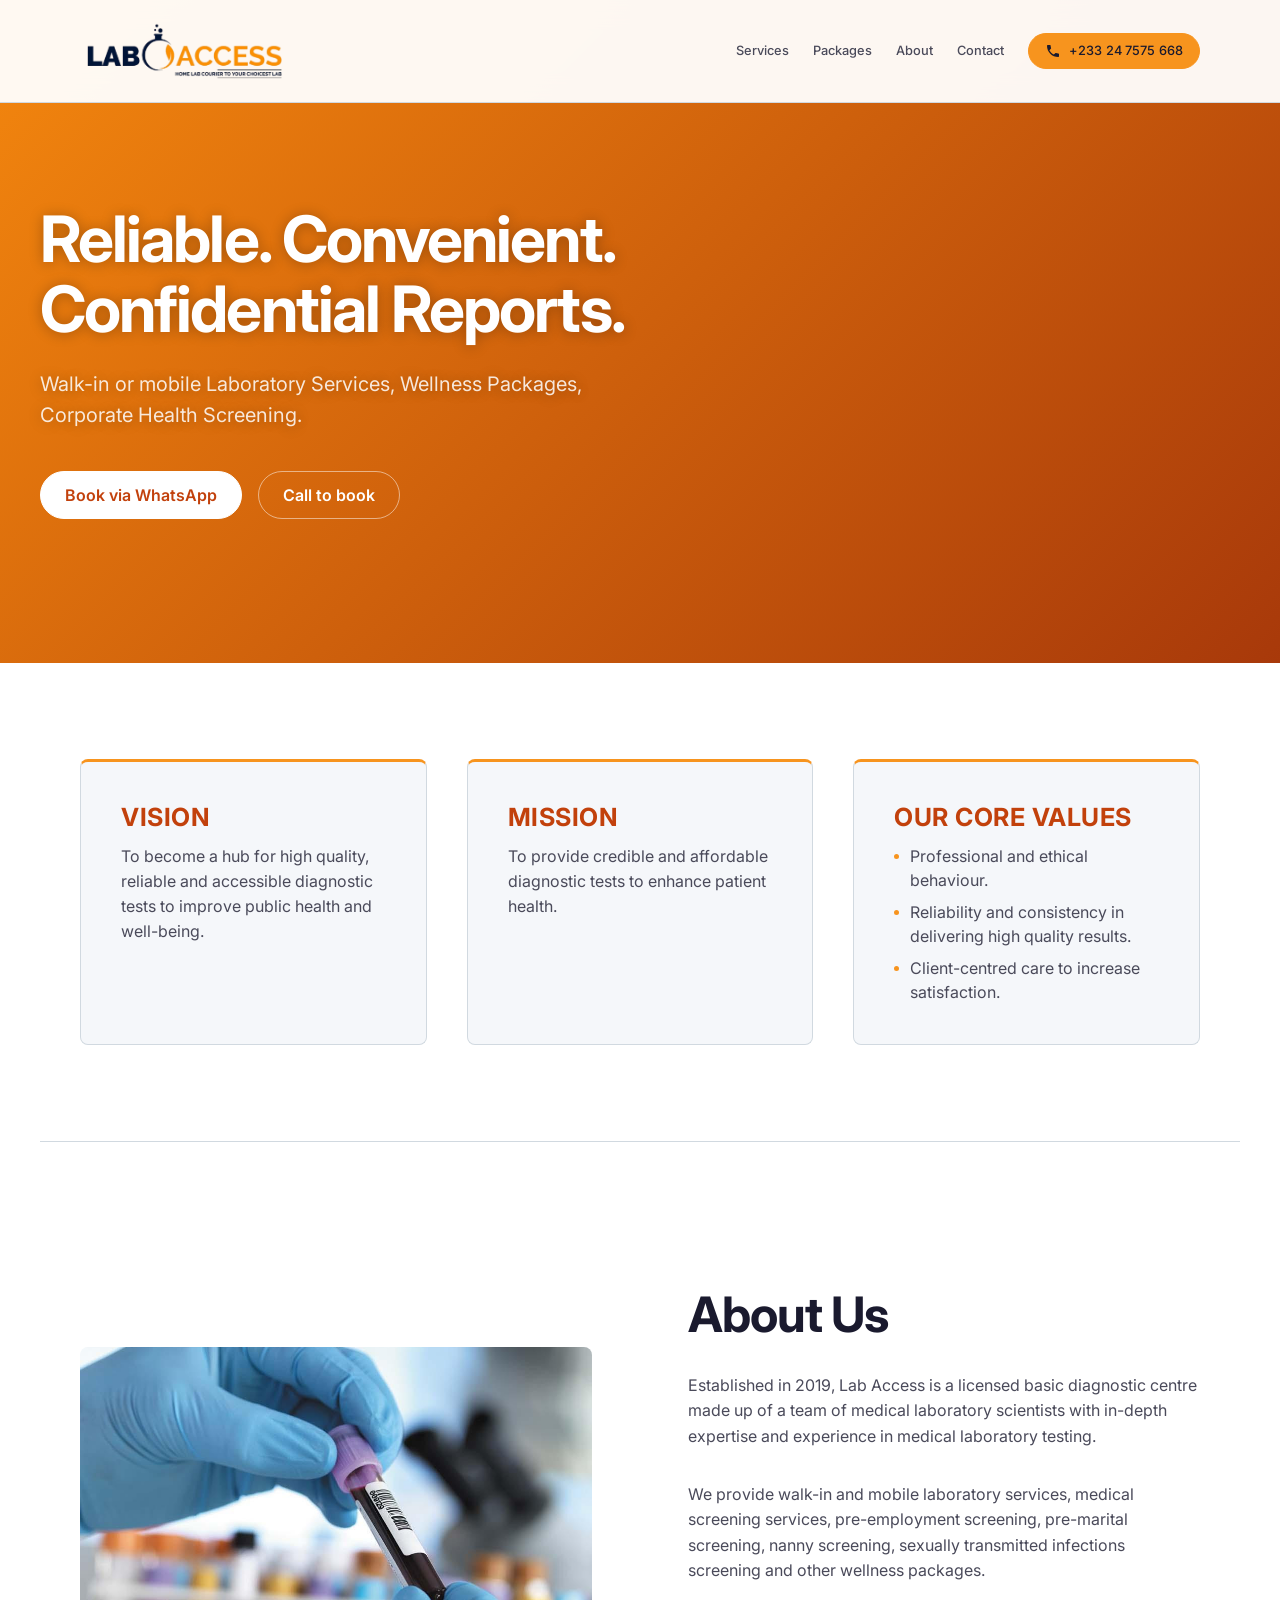
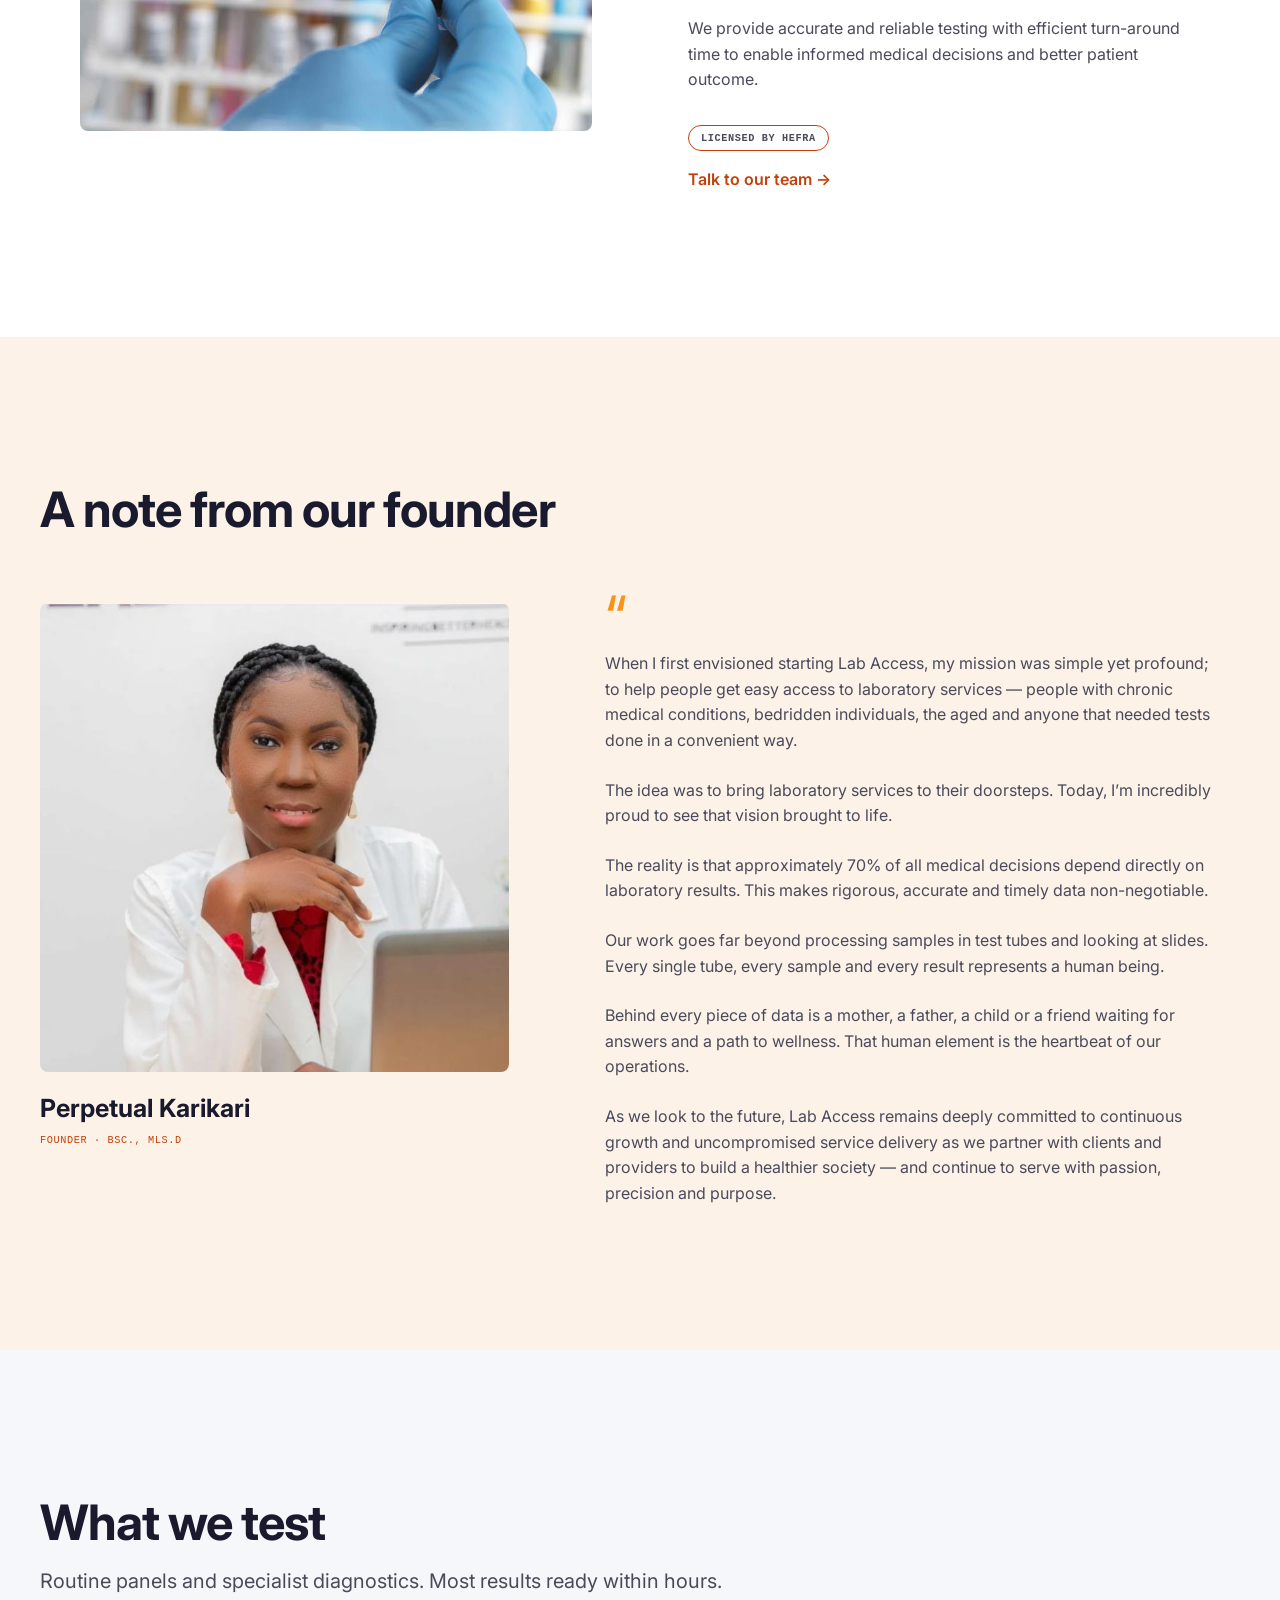
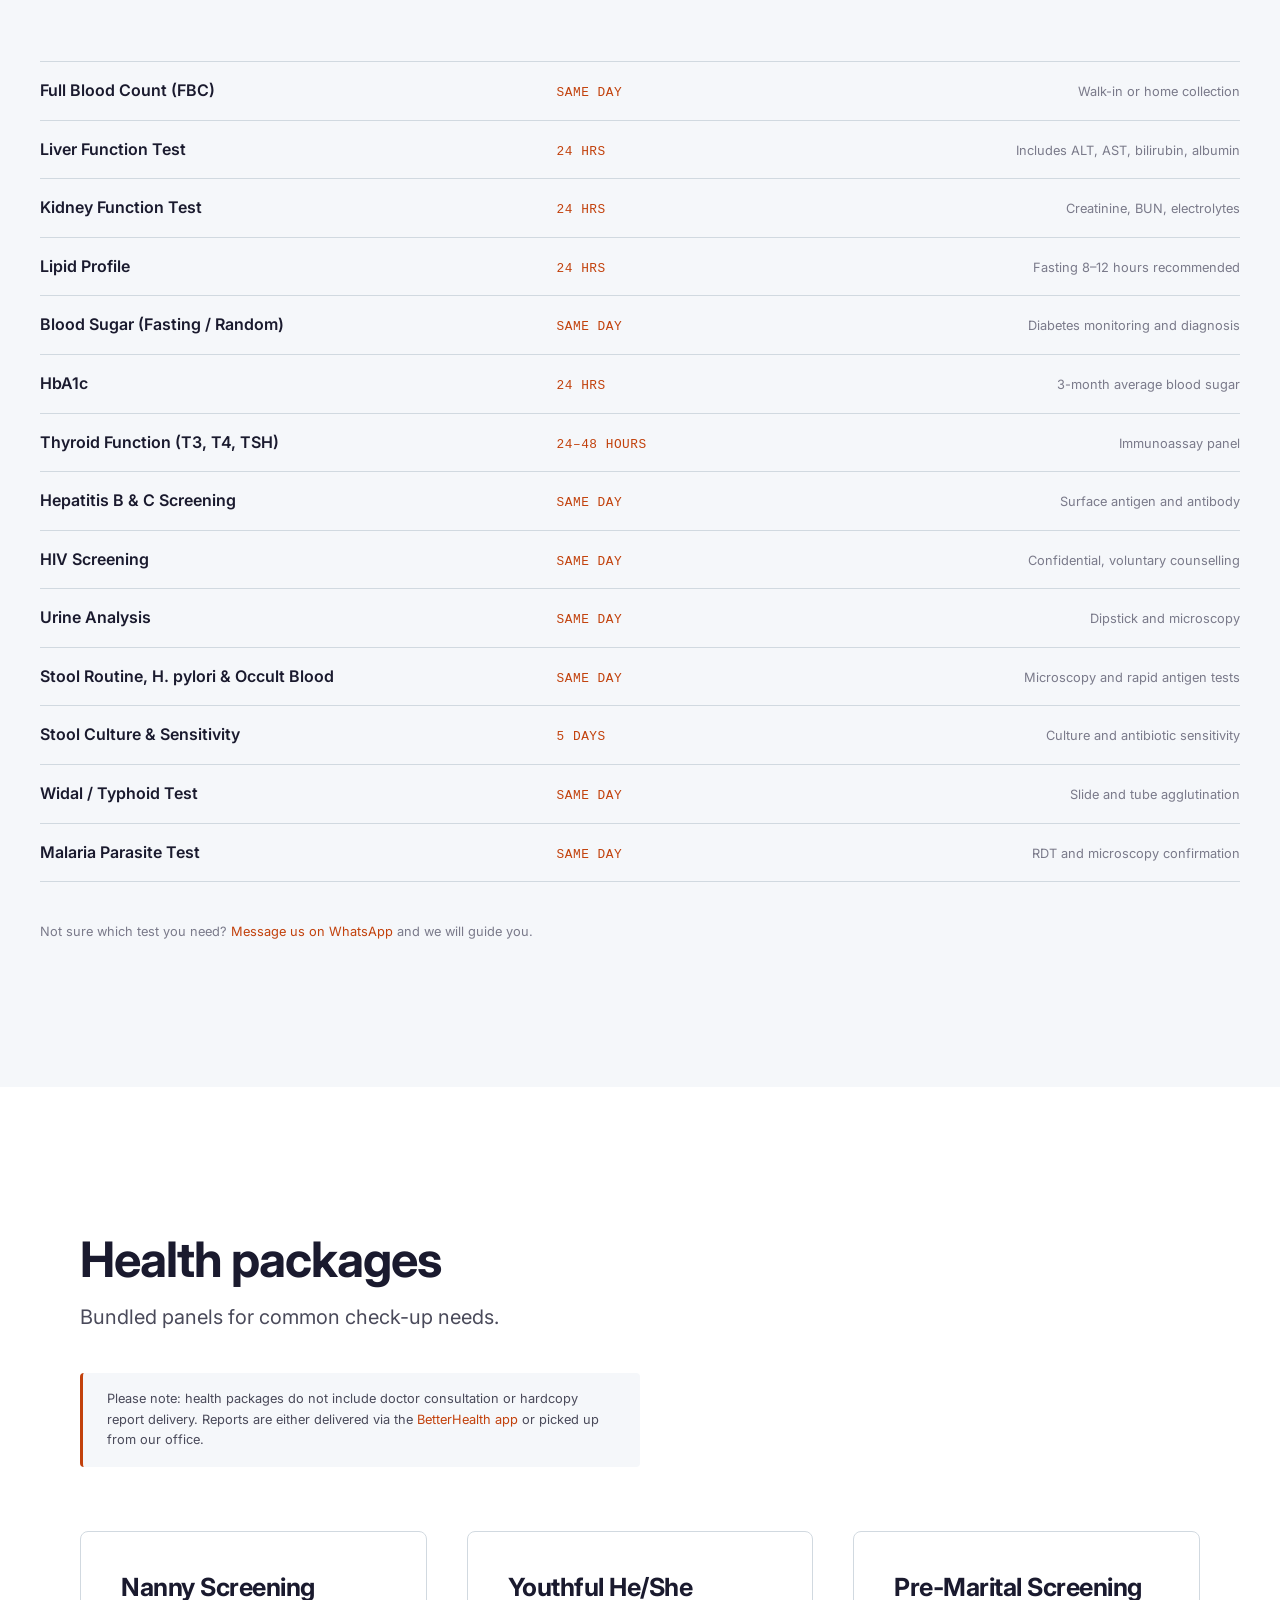
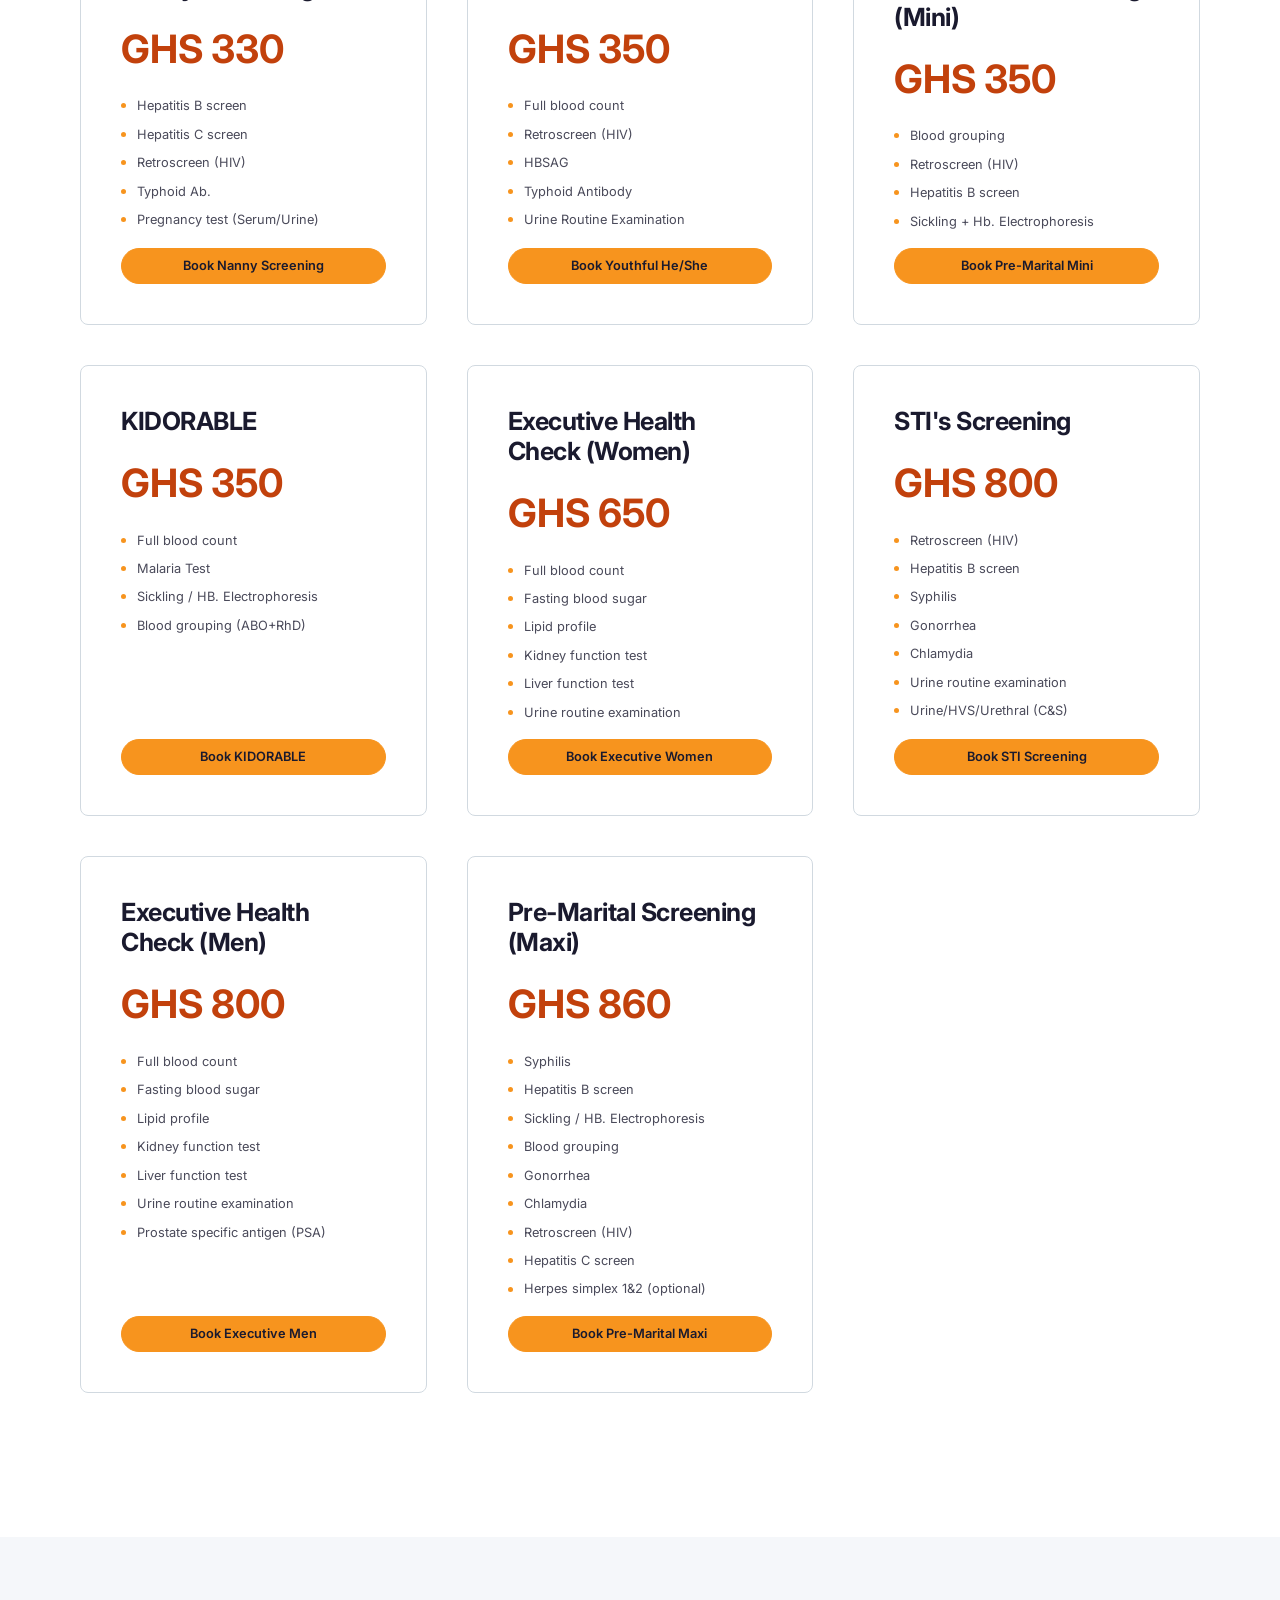
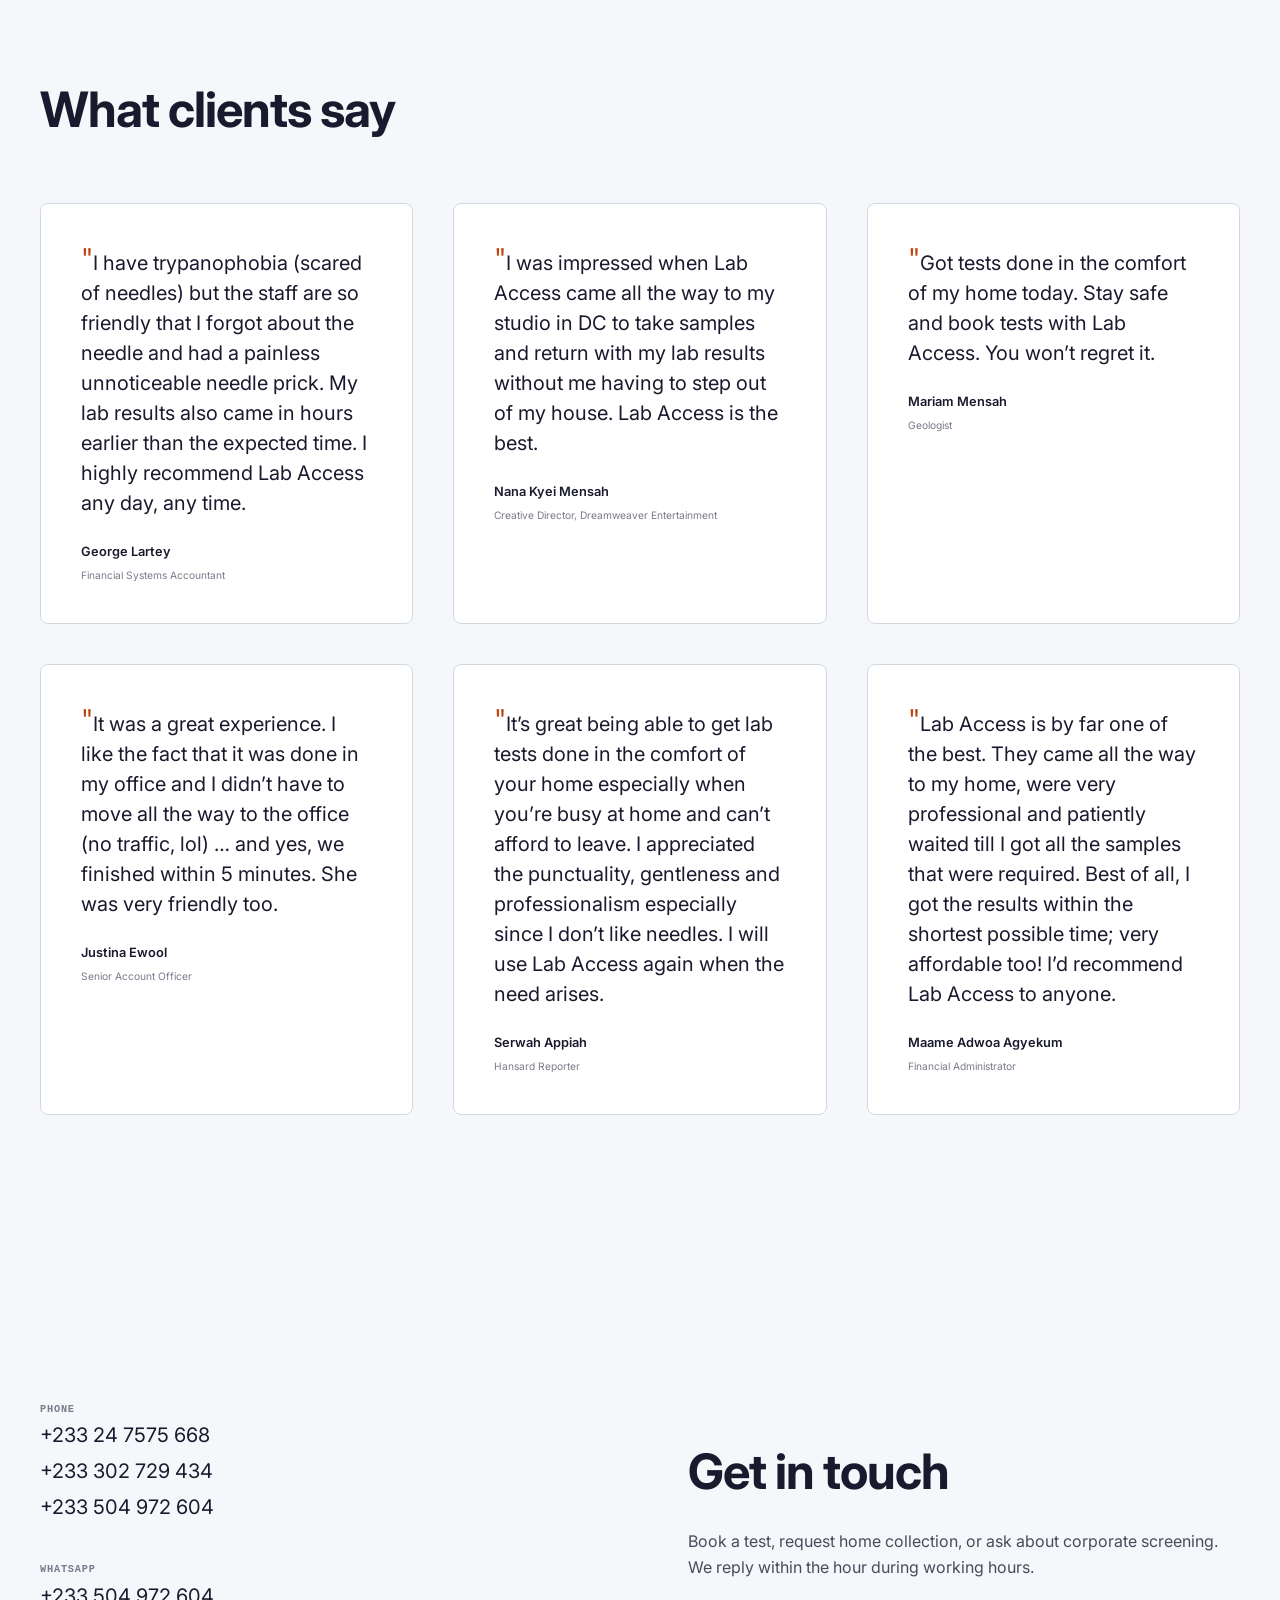
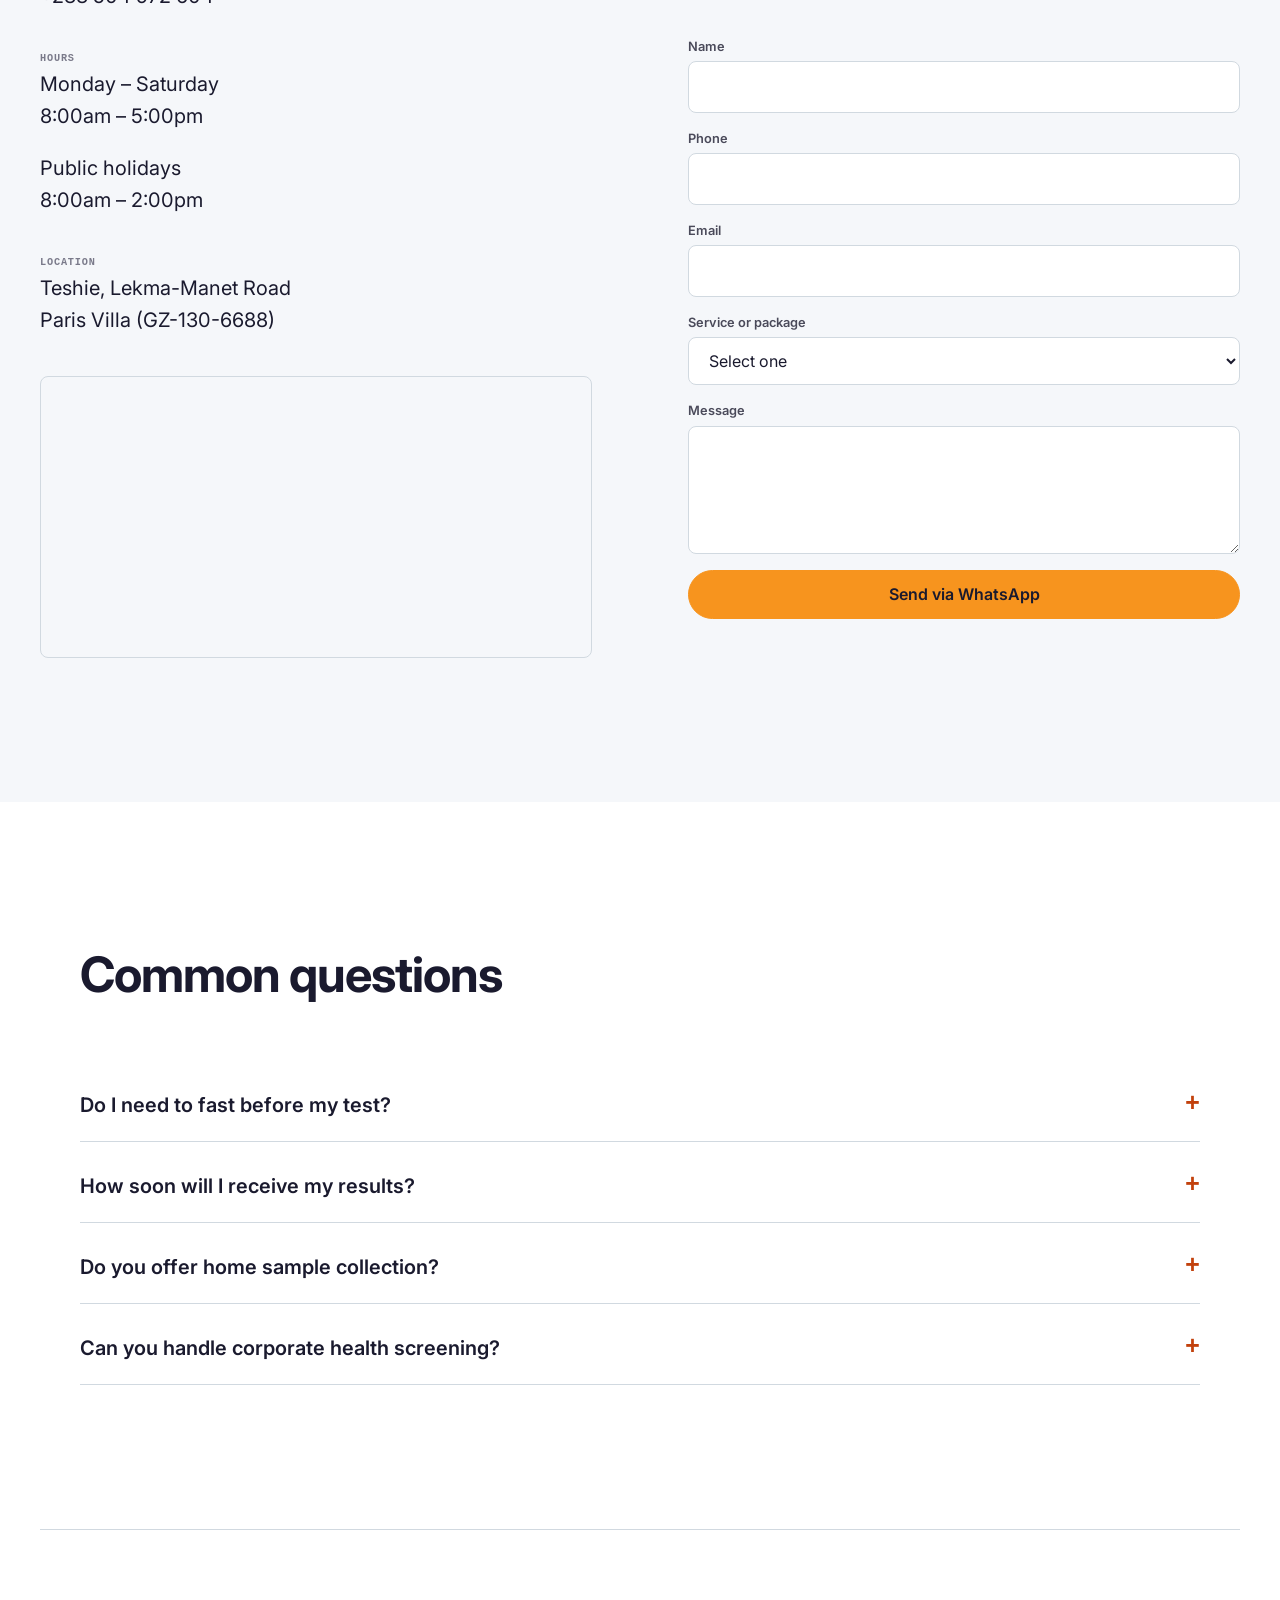
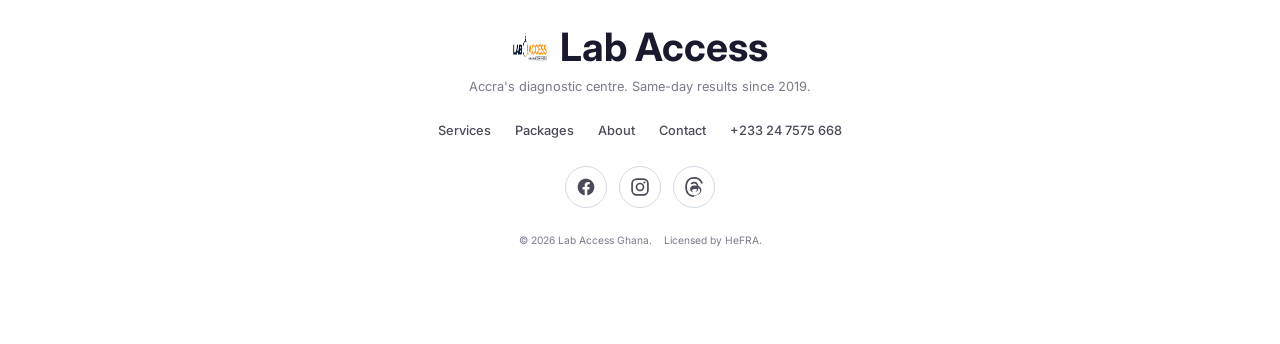
==== commit a1e8cbe2: "Make header phone number a call button Convert the navbar phone link into an orange pill button with" ====
--- a/index.html
+++ b/index.html
@@ -11,7 +11,7 @@
   <link href="https://fonts.googleapis.com/css2?family=Inter:wght@400;500;600;700&display=swap" rel="stylesheet">
 
   <link rel="stylesheet" href="css/tokens.css">
-  <link rel="stylesheet" href="css/styles.20260602b.css">
+  <link rel="stylesheet" href="css/styles.20260602c.css">
 
   <link rel="icon" href="images/lab-access-logo.webp" type="image/webp">
   <link rel="apple-touch-icon" href="images/lab-access-logo.webp">
@@ -30,7 +30,10 @@
         <a href="#packages">Packages</a>
         <a href="#about">About</a>
         <a href="#contact">Contact</a>
-        <a href="tel:+233247575668" class="navbar__phone">+233 24 7575 668</a>
+        <a href="tel:+233247575668" class="btn btn--primary btn--small navbar__call">
+          <svg viewBox="0 0 24 24" fill="currentColor" aria-hidden="true"><path d="M6.6 10.8c1.4 2.8 3.8 5.1 6.6 6.6l2.2-2.2c.3-.3.7-.4 1-.2 1.1.4 2.3.6 3.6.6.6 0 1 .4 1 1V20c0 .6-.4 1-1 1C10.6 21 3 13.4 3 4c0-.6.4-1 1-1h3.5c.6 0 1 .4 1 1 0 1.2.2 2.4.6 3.6.1.4 0 .8-.3 1l-2.2 2.2z"/></svg>
+          +233 24 7575 668
+        </a>
       </nav>
 
       <button class="navbar__toggle" aria-label="Open menu" aria-expanded="false" aria-controls="mobile-menu">
--- a/css/styles.20260602c.css
+++ b/css/styles.20260602c.css
@@ -0,0 +1,1310 @@
+/* Lab Access · Original Design · Medical Blue Theme
+ * · nav: Fixed sticky navbar · hero: Blue gradient
+ * · contrast: pass (WCAG 2.1 AA)
+ */
+
+@import url('tokens.css');
+
+/* ── Reset & base ── */
+*, *::before, *::after { box-sizing: border-box; }
+
+html {
+  font-size: 16px;
+  overflow-x: clip;
+  -webkit-font-smoothing: antialiased;
+  -moz-osx-font-smoothing: grayscale;
+  scroll-behavior: smooth;
+}
+
+body {
+  margin: 0;
+  font-family: var(--font-body);
+  font-weight: 400;
+  font-size: var(--text-base);
+  line-height: 1.6;
+  color: var(--color-ink);
+  background: var(--color-paper);
+  overflow-x: clip;
+}
+
+img, picture, video, canvas, svg {
+  display: block;
+  max-width: 100%;
+  height: auto;
+}
+
+input, button, textarea, select {
+  font: inherit;
+  color: inherit;
+}
+
+a {
+  color: var(--color-accent);
+  text-decoration: none;
+}
+
+a:hover {
+  text-decoration: underline;
+  text-underline-offset: 0.15em;
+}
+
+:focus-visible {
+  outline: 2px solid var(--color-focus);
+  outline-offset: 3px;
+}
+
+/* ── Typography ── */
+h1, h2, h3, h4 {
+  font-family: var(--font-display);
+  font-weight: 700;
+  line-height: 1.2;
+  letter-spacing: -0.02em;
+  margin: 0;
+  color: var(--color-ink);
+}
+
+h1 { font-size: var(--text-display); }
+h2 { font-size: var(--text-3xl); }
+h3 { font-size: var(--text-xl); }
+
+p {
+  margin: 0 0 var(--space-md) 0;
+  max-width: 65ch;
+}
+
+p:last-child { margin-bottom: 0; }
+
+/* ── Buttons ── */
+.btn {
+  display: inline-flex;
+  align-items: center;
+  justify-content: center;
+  gap: var(--space-xs);
+  padding: var(--space-sm) var(--space-lg);
+  font-family: var(--font-body);
+  font-weight: 600;
+  font-size: var(--text-base);
+  line-height: 1.4;
+  border-radius: var(--radius-pill);
+  border: 1.5px solid transparent;
+  cursor: pointer;
+  white-space: nowrap;
+  transition: background-color var(--dur-short) var(--ease-out),
+              transform var(--dur-micro) var(--ease-out),
+              border-color var(--dur-short) var(--ease-out);
+}
+
+.btn--primary {
+  background: var(--brand-bright);
+  color: #1a1a2e;
+  border-color: var(--brand-bright);
+}
+
+.btn--primary:hover {
+  background: #E8710A;
+  border-color: #E8710A;
+  transform: translateY(-1.5px);
+  text-decoration: none;
+}
+
+.btn--primary:active {
+  transform: translateY(1px);
+}
+
+.btn--outline {
+  background: transparent;
+  color: inherit;
+  border-color: currentColor;
+}
+
+.btn--outline:hover {
+  background: rgba(255,255,255,0.1);
+  transform: translateY(-1.5px);
+  text-decoration: none;
+}
+
+.btn--outline:active {
+  transform: translateY(1px);
+}
+
+.btn--small {
+  padding: var(--space-xs) var(--space-md);
+  font-size: var(--text-sm);
+}
+
+/* ── Link arrow ── */
+.link-arrow {
+  display: inline-flex;
+  align-items: center;
+  gap: var(--space-xs);
+  font-weight: 600;
+  color: var(--color-accent);
+  transition: gap var(--dur-short) var(--ease-out);
+}
+
+.link-arrow:hover {
+  gap: var(--space-sm);
+  text-decoration: none;
+}
+
+/* ── Navbar ── */
+.navbar {
+  position: fixed;
+  top: 0;
+  left: 0;
+  right: 0;
+  z-index: var(--z-sticky);
+  background: rgba(255,255,255,0.95);
+  backdrop-filter: blur(12px);
+  -webkit-backdrop-filter: blur(12px);
+  border-bottom: 1px solid var(--color-rule);
+}
+
+.navbar__container {
+  display: flex;
+  align-items: center;
+  justify-content: space-between;
+  max-width: 1200px;
+  margin: 0 auto;
+  padding: var(--space-sm) var(--space-xl);
+}
+
+.navbar__logo {
+  display: flex;
+  align-items: center;
+  gap: var(--space-sm);
+  text-decoration: none;
+  color: var(--color-ink);
+}
+
+.navbar__logo img {
+  width: 210px;
+  height: 78px;
+  border-radius: var(--radius-sm);
+  object-fit: contain;
+}
+
+.navbar__brand {
+  font-family: var(--font-display);
+  font-size: var(--text-lg);
+  font-weight: 700;
+  color: var(--color-ink);
+  letter-spacing: -0.02em;
+}
+
+.navbar__logo:hover .navbar__brand {
+  color: var(--color-accent);
+}
+
+.navbar__nav {
+  display: flex;
+  align-items: center;
+  gap: var(--space-lg);
+}
+
+.navbar__nav a {
+  font-family: var(--font-body);
+  font-size: var(--text-sm);
+  font-weight: 500;
+  color: var(--color-ink-2);
+  text-decoration: none;
+  transition: color var(--dur-short) var(--ease-out);
+}
+
+.navbar__nav a:hover {
+  color: var(--color-accent);
+  text-decoration: none;
+}
+
+/* Header call-to-action button (overrides .navbar__nav a defaults) */
+.navbar__nav a.navbar__call {
+  color: #1a1a2e;
+  letter-spacing: 0.01em;
+}
+
+.navbar__nav a.navbar__call:hover {
+  color: #1a1a2e;
+  background: #E8710A;
+  text-decoration: none;
+}
+
+.navbar__call svg {
+  width: 16px;
+  height: 16px;
+  flex-shrink: 0;
+}
+
+.navbar__toggle {
+  display: none;
+  flex-direction: column;
+  gap: 5px;
+  background: none;
+  border: none;
+  cursor: pointer;
+  padding: var(--space-xs);
+}
+
+.navbar__toggle span {
+  display: block;
+  width: 24px;
+  height: 2px;
+  background: var(--color-ink);
+  border-radius: 2px;
+  transition: transform var(--dur-short) var(--ease-out),
+              opacity var(--dur-short) var(--ease-out);
+}
+
+.navbar__mobile {
+  display: none;
+  flex-direction: column;
+  gap: var(--space-sm);
+  padding: var(--space-md) var(--space-xl);
+  border-top: 1px solid var(--color-rule);
+  background: var(--color-paper);
+}
+
+.navbar__mobile a {
+  font-size: var(--text-base);
+  font-weight: 500;
+  color: var(--color-ink-2);
+  text-decoration: none;
+  padding: var(--space-xs) 0;
+  transition: color var(--dur-short) var(--ease-out);
+}
+
+.navbar__mobile a:hover {
+  color: var(--color-accent);
+}
+
+.navbar__mobile.is-open {
+  display: flex;
+}
+
+/* ── Hero ── */
+.hero {
+  background: linear-gradient(135deg, #F4870E 0%, #A8390A 100%);
+  color: #fff;
+  padding: calc(var(--space-4xl) + 60px) var(--space-xl) var(--space-4xl);
+}
+
+.hero__display,
+.hero__lede {
+  text-shadow: 0 1px 14px rgba(0, 0, 0, 0.28);
+}
+
+.hero__inner {
+  max-width: 1200px;
+  margin: 0 auto;
+}
+
+.hero__text {
+  display: flex;
+  flex-direction: column;
+  gap: var(--space-lg);
+  max-width: 700px;
+}
+
+.hero__display {
+  font-family: var(--font-display);
+  font-size: var(--text-display);
+  font-weight: 700;
+  line-height: 1.1;
+  letter-spacing: -0.03em;
+  color: #fff;
+  max-width: 18ch;
+}
+
+.hero__lede {
+  font-size: var(--text-md);
+  line-height: 1.55;
+  color: rgba(255,255,255,0.85);
+  max-width: 48ch;
+}
+
+.hero__actions {
+  display: flex;
+  gap: var(--space-md);
+  flex-wrap: wrap;
+}
+
+.hero__actions .btn--primary {
+  background: #fff;
+  color: var(--color-accent);
+  border-color: #fff;
+}
+
+.hero__actions .btn--primary:hover {
+  background: rgba(255,255,255,0.9);
+  border-color: rgba(255,255,255,0.9);
+}
+
+.hero__actions .btn--outline {
+  color: #fff;
+  border-color: rgba(255,255,255,0.5);
+}
+
+.hero__actions .btn--outline:hover {
+  background: rgba(255,255,255,0.1);
+  border-color: #fff;
+}
+
+/* ── Vision · Mission · Values ── */
+.vmv {
+  display: grid;
+  grid-template-columns: repeat(3, 1fr);
+  gap: var(--space-xl);
+  padding: var(--space-3xl) var(--space-xl);
+  max-width: 1200px;
+  margin: 0 auto;
+  border-bottom: 1px solid var(--color-rule);
+}
+
+.vmv__card {
+  display: flex;
+  flex-direction: column;
+  gap: var(--space-sm);
+  padding: var(--space-xl);
+  background: var(--color-paper-2);
+  border: 1px solid var(--color-rule);
+  border-radius: var(--radius-md);
+  border-top: 3px solid var(--brand-bright);
+}
+
+.vmv__title {
+  font-family: var(--font-display);
+  font-size: var(--text-lg);
+  font-weight: 700;
+  color: var(--color-accent);
+  text-transform: uppercase;
+  letter-spacing: 0.02em;
+  line-height: 1.2;
+}
+
+.vmv__text {
+  font-size: var(--text-base);
+  color: var(--color-ink-2);
+  line-height: 1.55;
+  margin: 0;
+}
+
+.vmv__list {
+  list-style: none;
+  padding: 0;
+  margin: 0;
+  display: flex;
+  flex-direction: column;
+  gap: var(--space-xs);
+}
+
+.vmv__list li {
+  font-size: var(--text-base);
+  color: var(--color-ink-2);
+  line-height: 1.5;
+  padding-left: var(--space-md);
+  position: relative;
+}
+
+.vmv__list li::before {
+  content: '';
+  position: absolute;
+  left: 0;
+  top: 0.6em;
+  width: 5px;
+  height: 5px;
+  background: var(--brand-bright);
+  border-radius: 50%;
+}
+
+/* ── Split sections ── */
+.split {
+  display: grid;
+  grid-template-columns: 1fr 1fr;
+  gap: var(--space-3xl);
+  align-items: center;
+  padding: var(--space-4xl) var(--space-xl);
+  max-width: 1200px;
+  margin: 0 auto;
+}
+
+.split--reverse {
+  direction: rtl;
+}
+
+.split--reverse > * {
+  direction: ltr;
+}
+
+.split__visual {
+  margin: 0;
+}
+
+.split__visual img {
+  width: 100%;
+  height: auto;
+  border-radius: var(--radius-md);
+  object-fit: cover;
+  aspect-ratio: 4 / 3;
+}
+
+.split__text {
+  display: flex;
+  flex-direction: column;
+  gap: var(--space-md);
+}
+
+.split__text h2 {
+  margin-bottom: var(--space-sm);
+}
+
+.split__text p {
+  color: var(--color-ink-2);
+}
+
+.split__visual--info {
+  display: flex;
+  flex-direction: column;
+  gap: var(--space-xl);
+}
+
+/* ── Section base ── */
+.section {
+  padding: var(--space-4xl) var(--space-xl);
+  max-width: 1200px;
+  margin: 0 auto;
+}
+
+.section--paper2 {
+  background: var(--color-paper-2);
+  max-width: none;
+  padding-left: max(var(--space-xl), calc((100vw - 1200px) / 2));
+  padding-right: max(var(--space-xl), calc((100vw - 1200px) / 2));
+}
+
+.section__head {
+  margin-bottom: var(--space-2xl);
+}
+
+.section__head h2 {
+  margin-bottom: var(--space-sm);
+}
+
+.section__sub {
+  font-size: var(--text-md);
+  color: var(--color-ink-2);
+  max-width: 55ch;
+}
+
+.section__foot {
+  margin-top: var(--space-xl);
+  font-size: var(--text-sm);
+  color: var(--color-ink-3);
+}
+
+/* ── Founder's note ── */
+.founder {
+  /* soft warm tint so the note stands out without clashing */
+  background: #FCF2E8;
+}
+
+.founder__inner {
+  display: grid;
+  grid-template-columns: 0.85fr 1.15fr;
+  gap: var(--space-3xl);
+  align-items: start;
+}
+
+.founder__card {
+  margin: 0;
+}
+
+.founder__card img {
+  width: 100%;
+  height: auto;
+  aspect-ratio: 1 / 1;
+  object-fit: cover;
+  object-position: top center;
+  border-radius: var(--radius-md);
+}
+
+.founder__meta {
+  display: flex;
+  flex-direction: column;
+  gap: var(--space-2xs);
+  margin-top: var(--space-md);
+}
+
+.founder__name {
+  font-family: var(--font-display);
+  font-size: var(--text-lg);
+  font-weight: 700;
+  color: var(--color-ink);
+}
+
+.founder__role {
+  font-family: var(--font-mono);
+  font-size: var(--text-xs);
+  text-transform: uppercase;
+  letter-spacing: 0.06em;
+  color: var(--color-accent);
+}
+
+.founder__note {
+  display: flex;
+  flex-direction: column;
+  gap: var(--space-xs);
+}
+
+.founder__note::before {
+  content: '\201C';
+  font-family: var(--font-display);
+  font-size: 4rem;
+  line-height: 0.5;
+  color: var(--brand-bright);
+  margin-bottom: var(--space-xs);
+}
+
+.founder__note p {
+  color: var(--color-ink-2);
+  max-width: 62ch;
+}
+
+.section__note {
+  margin: calc(-1 * var(--space-lg)) 0 var(--space-2xl);
+  padding: var(--space-md) var(--space-lg);
+  background: var(--color-paper-2);
+  border-left: 3px solid var(--color-accent);
+  border-radius: var(--radius-sm);
+  font-size: var(--text-sm);
+  color: var(--color-ink-2);
+  max-width: 70ch;
+}
+
+/* ── HeFRA badge ── */
+.hefra-badge {
+  align-self: flex-start;
+  font-family: var(--font-mono);
+  font-size: var(--text-xs);
+  font-weight: 600;
+  text-transform: uppercase;
+  letter-spacing: 0.06em;
+  color: var(--color-accent);
+  padding: var(--space-2xs) var(--space-sm);
+  border: 1px solid var(--color-accent);
+  border-radius: var(--radius-pill);
+  margin: 0;
+}
+
+/* ── Spec sheet ── */
+.spec-sheet {
+  width: 100%;
+  border-collapse: collapse;
+  font-size: var(--text-base);
+}
+
+.spec-sheet thead {
+  display: none;
+}
+
+.spec-sheet tbody tr {
+  display: grid;
+  grid-template-columns: 1.5fr 0.8fr 1.2fr;
+  gap: var(--space-md);
+  padding: var(--space-md) 0;
+  border-bottom: 1px solid var(--color-rule);
+  align-items: baseline;
+}
+
+.spec-sheet tbody tr:first-child {
+  border-top: 1px solid var(--color-rule);
+}
+
+.spec-sheet td {
+  padding: 0;
+}
+
+.spec-sheet td:first-child {
+  font-weight: 600;
+  color: var(--color-ink);
+}
+
+.spec-sheet td:nth-child(2) {
+  font-family: var(--font-mono);
+  font-size: var(--text-sm);
+  color: var(--color-accent);
+  text-transform: uppercase;
+  letter-spacing: 0.04em;
+}
+
+.spec-sheet td:nth-child(3) {
+  font-size: var(--text-sm);
+  color: var(--color-ink-3);
+  text-align: right;
+}
+
+/* ── Product grid ── */
+.product-grid {
+  display: grid;
+  grid-template-columns: repeat(3, 1fr);
+  gap: var(--space-xl);
+}
+
+.product-card {
+  display: flex;
+  flex-direction: column;
+  gap: var(--space-md);
+  padding: var(--space-xl);
+  background: var(--color-paper);
+  border: 1px solid var(--color-rule);
+  border-radius: var(--radius-md);
+  transition: transform var(--dur-short) var(--ease-out),
+              box-shadow var(--dur-short) var(--ease-out);
+}
+
+.product-card:hover {
+  transform: translateY(-3px);
+  box-shadow: 0 8px 30px rgba(217,98,10,0.18);
+}
+
+.product-card--featured {
+  border-color: var(--color-accent);
+  position: relative;
+}
+
+.product-card--featured::before {
+  content: 'Most popular';
+  position: absolute;
+  top: var(--space-sm);
+  right: var(--space-sm);
+  font-family: var(--font-mono);
+  font-size: var(--text-xs);
+  text-transform: uppercase;
+  letter-spacing: 0.06em;
+  padding: var(--space-2xs) var(--space-xs);
+  background: var(--brand-bright);
+  color: #1a1a2e;
+  border-radius: var(--radius-pill);
+}
+
+.product-card__name {
+  font-family: var(--font-display);
+  font-size: var(--text-lg);
+  font-weight: 700;
+  margin: 0;
+}
+
+.product-card__price {
+  font-family: var(--font-display);
+  font-size: var(--text-2xl);
+  font-weight: 700;
+  color: var(--color-accent);
+  margin: 0;
+}
+
+.product-card__list {
+  list-style: none;
+  padding: 0;
+  margin: 0;
+  display: flex;
+  flex-direction: column;
+  gap: var(--space-xs);
+  flex: 1;
+}
+
+.product-card__list li {
+  font-size: var(--text-sm);
+  color: var(--color-ink-2);
+  padding-left: var(--space-md);
+  position: relative;
+}
+
+.product-card__list li::before {
+  content: '';
+  position: absolute;
+  left: 0;
+  top: 0.55em;
+  width: 5px;
+  height: 5px;
+  background: var(--brand-bright);
+  border-radius: 50%;
+}
+
+/* ── Package grid (image cards) ── */
+.package-grid {
+  display: grid;
+  grid-template-columns: repeat(3, 1fr);
+  gap: var(--space-xl);
+}
+
+.package-card {
+  display: flex;
+  flex-direction: column;
+  gap: var(--space-md);
+  background: var(--color-paper);
+  border: 1px solid var(--color-rule);
+  border-radius: var(--radius-md);
+  overflow: hidden;
+  transition: transform var(--dur-short) var(--ease-out),
+              box-shadow var(--dur-short) var(--ease-out);
+}
+
+.package-card:hover {
+  transform: translateY(-3px);
+  box-shadow: 0 8px 30px rgba(217,98,10,0.18);
+}
+
+.package-card img {
+  width: 100%;
+  height: auto;
+  display: block;
+  aspect-ratio: 3 / 4;
+  object-fit: cover;
+}
+
+.package-card .btn {
+  margin: 0 var(--space-md) var(--space-md);
+}
+
+/* ── Testimonials ── */
+.testimonial-grid {
+  display: grid;
+  grid-template-columns: repeat(3, 1fr);
+  gap: var(--space-xl);
+}
+
+.testimonial {
+  padding: var(--space-xl);
+  background: var(--color-paper);
+  border: 1px solid var(--color-rule);
+  border-radius: var(--radius-md);
+  display: flex;
+  flex-direction: column;
+  gap: var(--space-lg);
+}
+
+.testimonial__quote {
+  margin: 0;
+}
+
+.testimonial__quote p {
+  font-family: var(--font-display);
+  font-size: var(--text-md);
+  font-weight: 400;
+  line-height: 1.5;
+  color: var(--color-ink);
+  margin: 0;
+}
+
+.testimonial__quote p::before {
+  content: '"';
+  color: var(--color-accent);
+  font-size: 1.5em;
+  line-height: 1;
+}
+
+.testimonial__meta {
+  display: flex;
+  flex-direction: column;
+  gap: var(--space-2xs);
+}
+
+.testimonial__name {
+  font-weight: 600;
+  font-size: var(--text-sm);
+  color: var(--color-ink);
+}
+
+.testimonial__role {
+  font-size: var(--text-xs);
+  color: var(--color-ink-3);
+}
+
+/* ── FAQ ── */
+.faq-list {
+  display: flex;
+  flex-direction: column;
+  gap: var(--space-xs);
+}
+
+.faq-item {
+  border-bottom: 1px solid var(--color-rule);
+}
+
+.faq-item summary {
+  font-family: var(--font-body);
+  font-weight: 600;
+  font-size: var(--text-md);
+  color: var(--color-ink);
+  padding: var(--space-md) 0;
+  cursor: pointer;
+  list-style: none;
+  display: flex;
+  justify-content: space-between;
+  align-items: center;
+  gap: var(--space-md);
+  transition: color var(--dur-short) var(--ease-out);
+}
+
+.faq-item summary::-webkit-details-marker {
+  display: none;
+}
+
+.faq-item summary::after {
+  content: '+';
+  font-family: var(--font-mono);
+  font-size: var(--text-lg);
+  color: var(--color-accent);
+  flex-shrink: 0;
+  transition: transform var(--dur-short) var(--ease-out);
+}
+
+.faq-item[open] summary::after {
+  content: '−';
+}
+
+.faq-item summary:hover {
+  color: var(--color-accent);
+}
+
+.faq-item p {
+  padding: 0 0 var(--space-md) 0;
+  color: var(--color-ink-2);
+  max-width: 65ch;
+}
+
+/* ── Contact form ── */
+.contact-form {
+  display: flex;
+  flex-direction: column;
+  gap: var(--space-md);
+  margin-top: var(--space-lg);
+}
+
+.field {
+  display: flex;
+  flex-direction: column;
+  gap: var(--space-2xs);
+}
+
+.field label {
+  font-size: var(--text-sm);
+  font-weight: 600;
+  color: var(--color-ink-2);
+}
+
+.field input,
+.field select,
+.field textarea {
+  padding: var(--space-sm) var(--space-md);
+  border: 1px solid var(--color-rule);
+  border-radius: var(--radius-md);
+  background: var(--color-paper);
+  font-size: var(--text-base);
+  transition: border-color var(--dur-short) var(--ease-out);
+}
+
+.field input:focus,
+.field select:focus,
+.field textarea:focus {
+  border-color: var(--color-accent);
+  outline: none;
+}
+
+.field textarea {
+  resize: vertical;
+  min-height: 100px;
+}
+
+/* ── Contact info blocks ── */
+.contact-block {
+  display: flex;
+  flex-direction: column;
+  gap: var(--space-2xs);
+}
+
+.contact-block__label {
+  font-family: var(--font-mono);
+  font-size: var(--text-xs);
+  text-transform: uppercase;
+  letter-spacing: 0.08em;
+  color: var(--color-ink-3);
+  margin: 0;
+}
+
+.contact-block__value {
+  font-size: var(--text-md);
+  color: var(--color-ink);
+  text-decoration: none;
+}
+
+.contact-block__value:hover {
+  color: var(--color-accent);
+}
+
+.contact-map {
+  border-radius: var(--radius-md);
+  overflow: hidden;
+  border: 1px solid var(--color-rule);
+}
+
+.contact-map iframe {
+  display: block;
+  width: 100%;
+}
+
+/* ── Footer ── */
+.footer {
+  padding: var(--space-3xl) var(--space-xl);
+  border-top: 1px solid var(--color-rule);
+  text-align: center;
+  max-width: 1200px;
+  margin: 0 auto;
+}
+
+.footer__main {
+  margin-bottom: var(--space-lg);
+}
+
+.footer__logo {
+  display: flex;
+  align-items: center;
+  justify-content: center;
+  gap: var(--space-sm);
+  margin-bottom: var(--space-xs);
+}
+
+.footer__logo img {
+  width: 36px;
+  height: 36px;
+  border-radius: var(--radius-sm);
+}
+
+.footer__wordmark {
+  font-family: var(--font-display);
+  font-size: var(--text-2xl);
+  font-weight: 700;
+  color: var(--color-ink);
+  line-height: 1.1;
+}
+
+.footer__tagline {
+  font-size: var(--text-sm);
+  color: var(--color-ink-3);
+  margin: 0 auto;
+}
+
+.footer__links {
+  display: flex;
+  justify-content: center;
+  gap: var(--space-lg);
+  flex-wrap: wrap;
+  margin-bottom: var(--space-lg);
+}
+
+.footer__links a {
+  font-size: var(--text-sm);
+  font-weight: 500;
+  color: var(--color-ink-2);
+  text-decoration: none;
+}
+
+.footer__links a:hover {
+  color: var(--color-accent);
+  text-decoration: underline;
+}
+
+.footer__social {
+  display: flex;
+  justify-content: center;
+  gap: var(--space-sm);
+  margin-bottom: var(--space-lg);
+}
+
+.footer__social a {
+  display: inline-flex;
+  align-items: center;
+  justify-content: center;
+  width: 42px;
+  height: 42px;
+  border-radius: 50%;
+  border: 1px solid var(--color-rule);
+  color: var(--color-ink-2);
+  transition: color var(--dur-short) var(--ease-out),
+              background-color var(--dur-short) var(--ease-out),
+              border-color var(--dur-short) var(--ease-out),
+              transform var(--dur-short) var(--ease-out);
+}
+
+.footer__social a:hover {
+  color: #fff;
+  background: var(--color-accent);
+  border-color: var(--color-accent);
+  transform: translateY(-2px);
+  text-decoration: none;
+}
+
+.footer__social svg {
+  width: 20px;
+  height: 20px;
+}
+
+.footer__legal {
+  font-size: var(--text-xs);
+  color: var(--color-ink-3);
+  display: flex;
+  justify-content: center;
+  gap: var(--space-sm);
+  flex-wrap: wrap;
+}
+
+/* ── Mobile CTA ── */
+.mobile-cta {
+  display: none;
+  position: fixed;
+  bottom: 0;
+  left: 0;
+  right: 0;
+  z-index: var(--z-sticky);
+  background: var(--color-paper);
+  border-top: 1px solid var(--color-rule);
+  padding: var(--space-sm) var(--space-md);
+  gap: var(--space-sm);
+}
+
+.mobile-cta__btn {
+  flex: 1;
+  display: flex;
+  align-items: center;
+  justify-content: center;
+  gap: var(--space-xs);
+  padding: var(--space-sm) var(--space-md);
+  border-radius: var(--radius-pill);
+  font-weight: 600;
+  font-size: var(--text-sm);
+  text-decoration: none;
+  white-space: nowrap;
+  transition: transform var(--dur-micro) var(--ease-out);
+}
+
+.mobile-cta__btn--call {
+  background: var(--color-ink);
+  color: var(--color-paper);
+}
+
+.mobile-cta__btn--wa {
+  background: var(--color-success);
+  color: #fff;
+}
+
+.mobile-cta__btn:active {
+  transform: translateY(1px);
+}
+
+/* ── Page-load reveal ── */
+.hero,
+.vmv,
+.split,
+.section,
+.testimonial,
+.footer {
+  opacity: 0;
+  transform: translateY(12px);
+  animation: reveal var(--dur-long) var(--ease-out) forwards;
+}
+
+.hero        { animation-delay: 0ms; }
+.vmv         { animation-delay: 80ms; }
+.split       { animation-delay: 160ms; }
+.section     { animation-delay: 240ms; }
+.testimonial { animation-delay: 320ms; }
+.footer      { animation-delay: 400ms; }
+
+@keyframes reveal {
+  to { opacity: 1; transform: translateY(0); }
+}
+
+@media (prefers-reduced-motion: reduce) {
+  .hero, .vmv, .split, .section, .testimonial, .footer {
+    animation: none;
+    opacity: 1;
+    transform: none;
+  }
+}
+
+/* ── Responsive ── */
+@media (max-width: 960px) {
+  .hero,
+  .split {
+    grid-template-columns: 1fr;
+    gap: var(--space-2xl);
+  }
+
+  .hero__display {
+    font-size: var(--text-display-s);
+    max-width: none;
+  }
+
+  .split--reverse {
+    direction: ltr;
+  }
+
+  .split--reverse > * {
+    direction: ltr;
+  }
+
+  .vmv {
+    grid-template-columns: 1fr;
+  }
+
+  .founder__inner {
+    grid-template-columns: 1fr;
+    gap: var(--space-xl);
+  }
+
+  .founder__card {
+    max-width: 340px;
+  }
+
+  .product-grid {
+    grid-template-columns: repeat(2, 1fr);
+  }
+
+  .package-grid {
+    grid-template-columns: repeat(2, 1fr);
+  }
+
+  .testimonial-grid {
+    grid-template-columns: 1fr;
+  }
+
+  .spec-sheet tbody tr {
+    grid-template-columns: 1fr 1fr;
+  }
+
+  .spec-sheet td:nth-child(3) {
+    grid-column: 1 / -1;
+    text-align: left;
+    padding-top: var(--space-2xs);
+  }
+
+  .navbar__nav {
+    display: none;
+  }
+
+  .navbar__toggle {
+    display: flex;
+  }
+}
+
+@media (max-width: 640px) {
+  .navbar__container {
+    padding: var(--space-sm) var(--space-md);
+  }
+
+  .hero {
+    padding: calc(var(--space-3xl) + 60px) var(--space-md) var(--space-3xl);
+  }
+
+  .hero,
+  .split,
+  .section,
+  .vmv {
+    /* padding: var(--space-2xl) var(--space-md); */
+    padding-top: 4rem;
+    padding-right: 1rem;
+    padding-bottom: 4rem;
+    padding-left: 1rem;
+  }
+
+  .hero {
+    padding-top: 6rem;
+  }
+
+  .hero__display,
+  .hero__lede {
+    text-shadow: 0 2px 8px rgba(0, 0, 0, 0.25);
+  }
+
+  .hero__lede {
+    color: #fff;
+  }
+
+  .section--paper2 {
+    padding-left: var(--space-md);
+    padding-right: var(--space-md);
+  }
+
+  .vmv {
+    grid-template-columns: 1fr;
+    gap: var(--space-lg);
+  }
+
+  .hero__actions {
+    flex-direction: column;
+  }
+
+  .btn {
+    width: 100%;
+  }
+
+  .spec-sheet tbody tr {
+    grid-template-columns: 1fr;
+    gap: var(--space-2xs);
+    padding: var(--space-md) 0;
+  }
+
+  .spec-sheet td:nth-child(2) {
+    text-transform: none;
+    letter-spacing: 0;
+  }
+
+  .product-card {
+    padding: var(--space-lg);
+  }
+
+  .product-grid {
+    grid-template-columns: 1fr;
+  }
+
+  .package-grid {
+    grid-template-columns: 1fr;
+  }
+
+  .testimonial__quote p {
+    font-size: var(--text-base);
+  }
+
+  .footer {
+    padding: var(--space-2xl) var(--space-md);
+  }
+
+  .footer__links {
+    gap: var(--space-sm);
+  }
+
+  .mobile-cta {
+    display: flex;
+  }
+
+  body {
+    padding-bottom: 64px;
+  }
+}
+
+@media (max-width: 375px) {
+  .navbar__brand {
+    font-size: var(--text-base);
+  }
+
+  .navbar__logo img {
+    width: 150px;
+    height: 56px;
+  }
+
+  .hero__display {
+    font-size: var(--text-3xl);
+  }
+
+  h2 {
+    font-size: var(--text-2xl);
+  }
+}
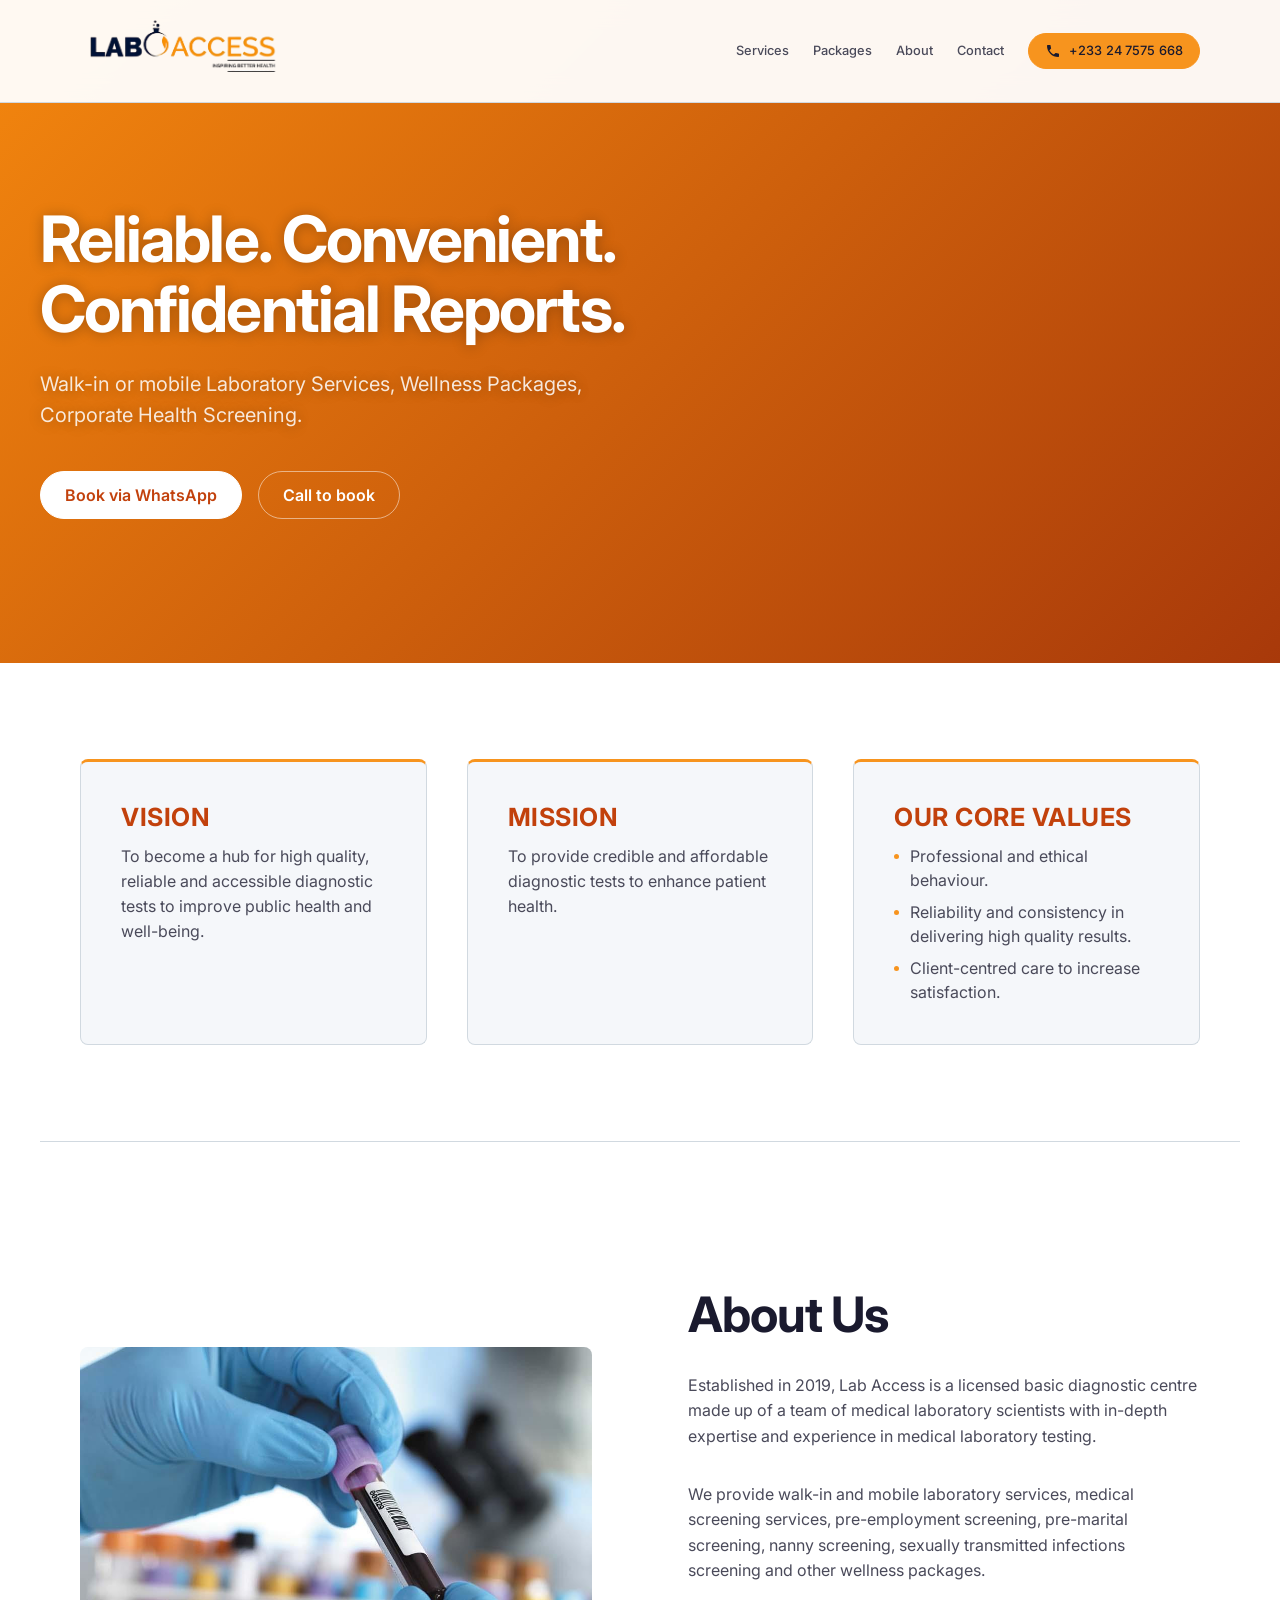
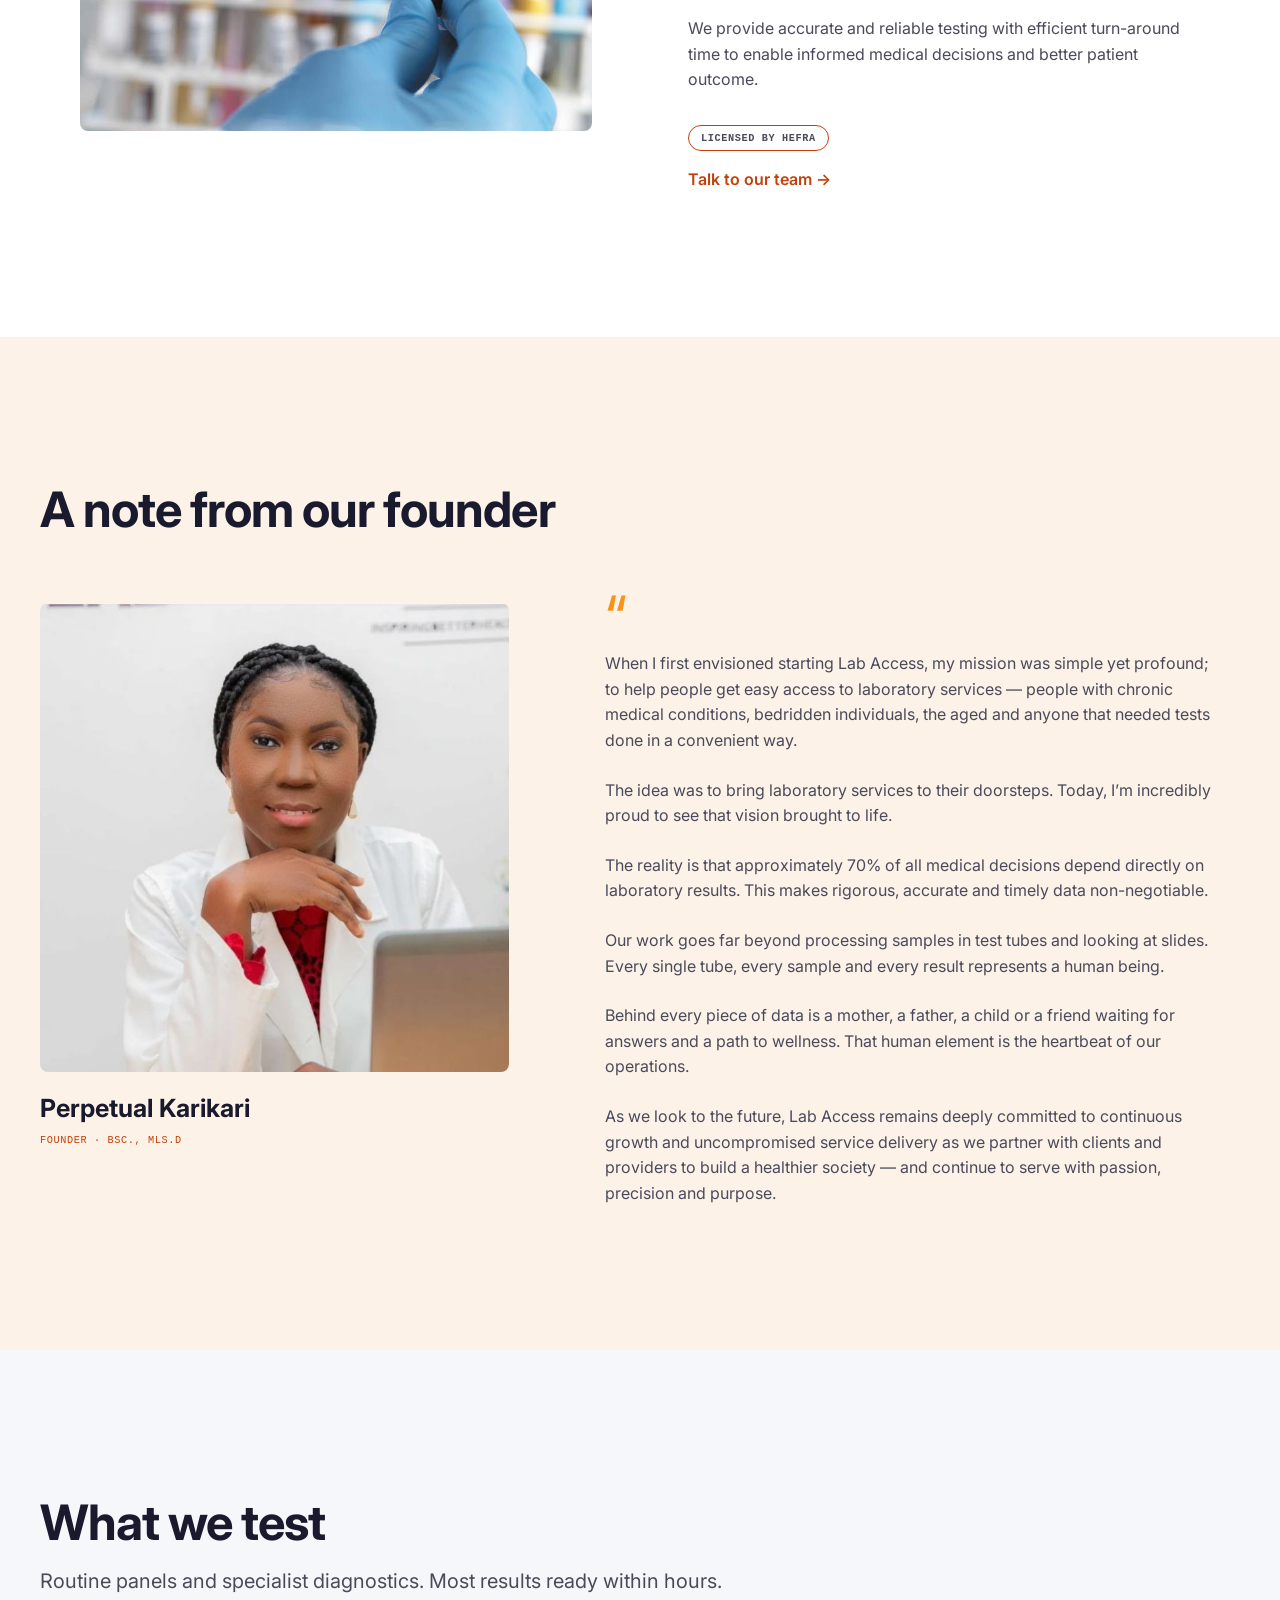
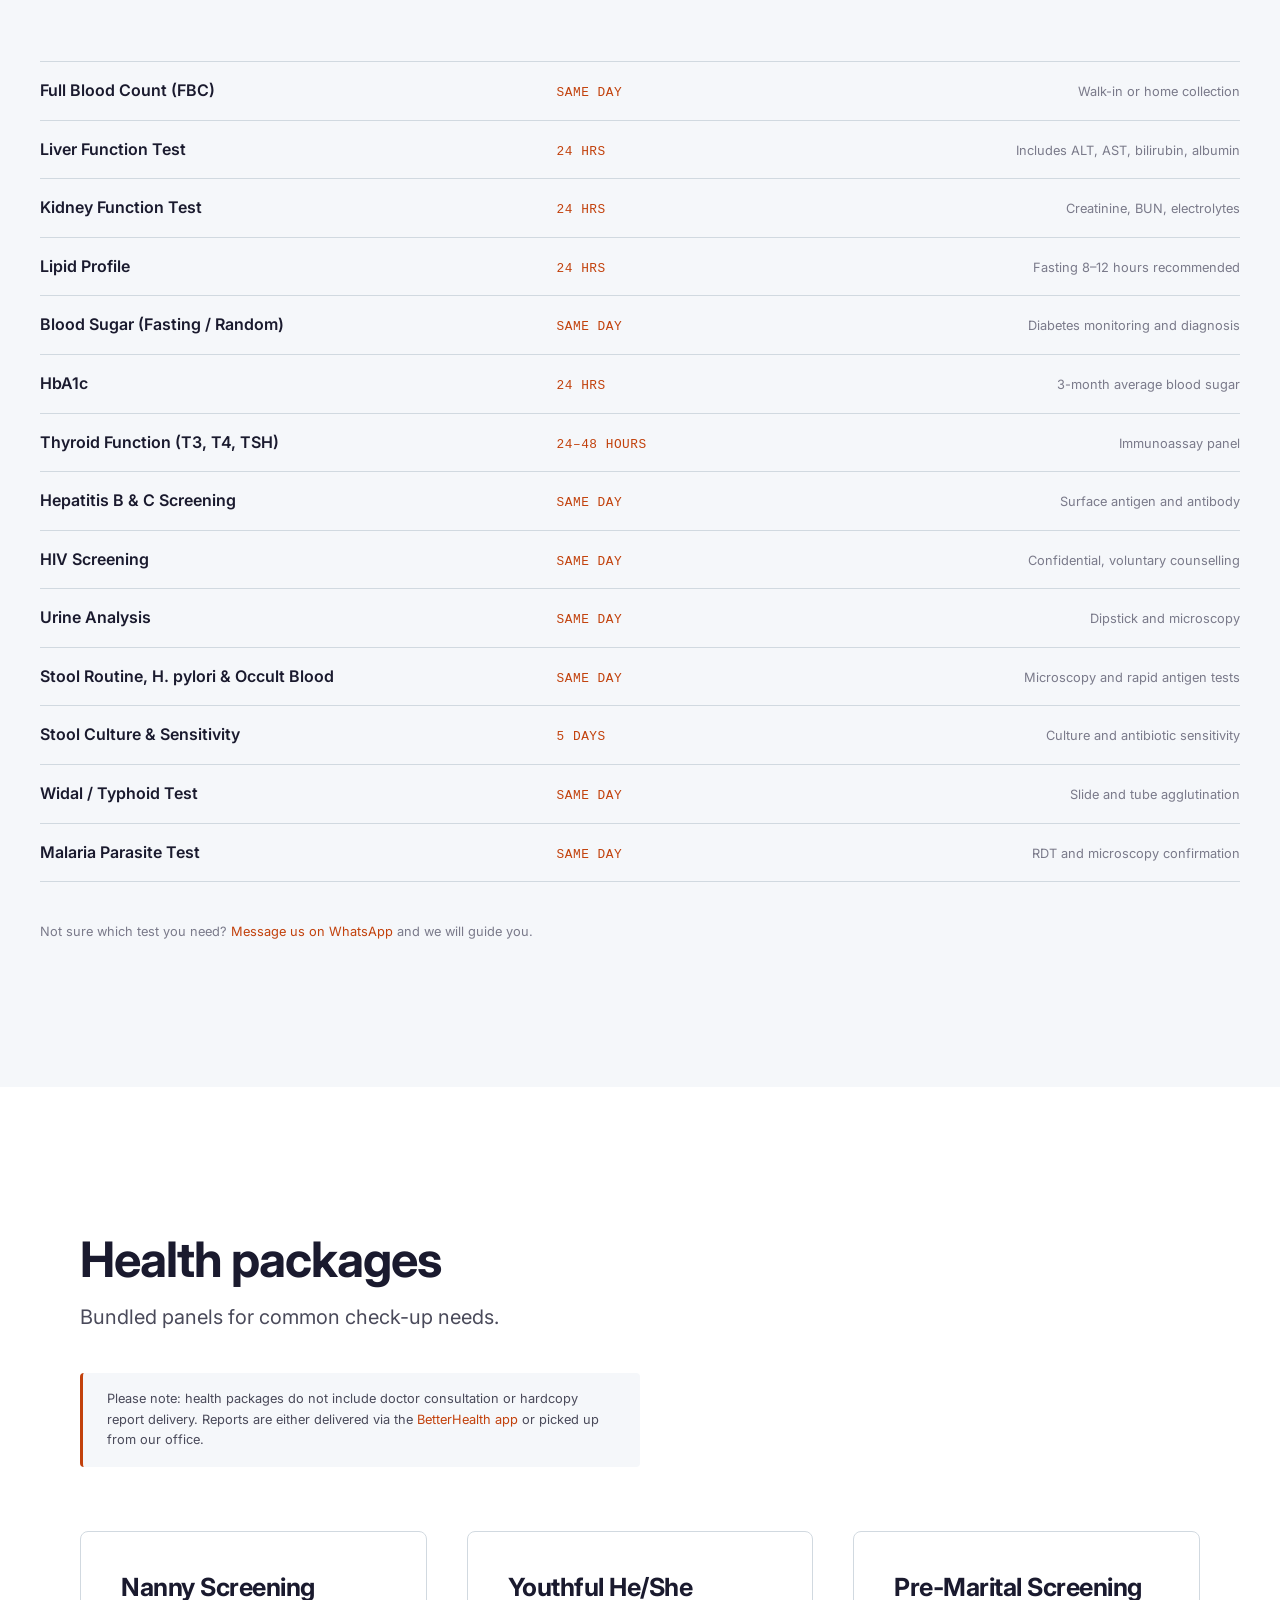
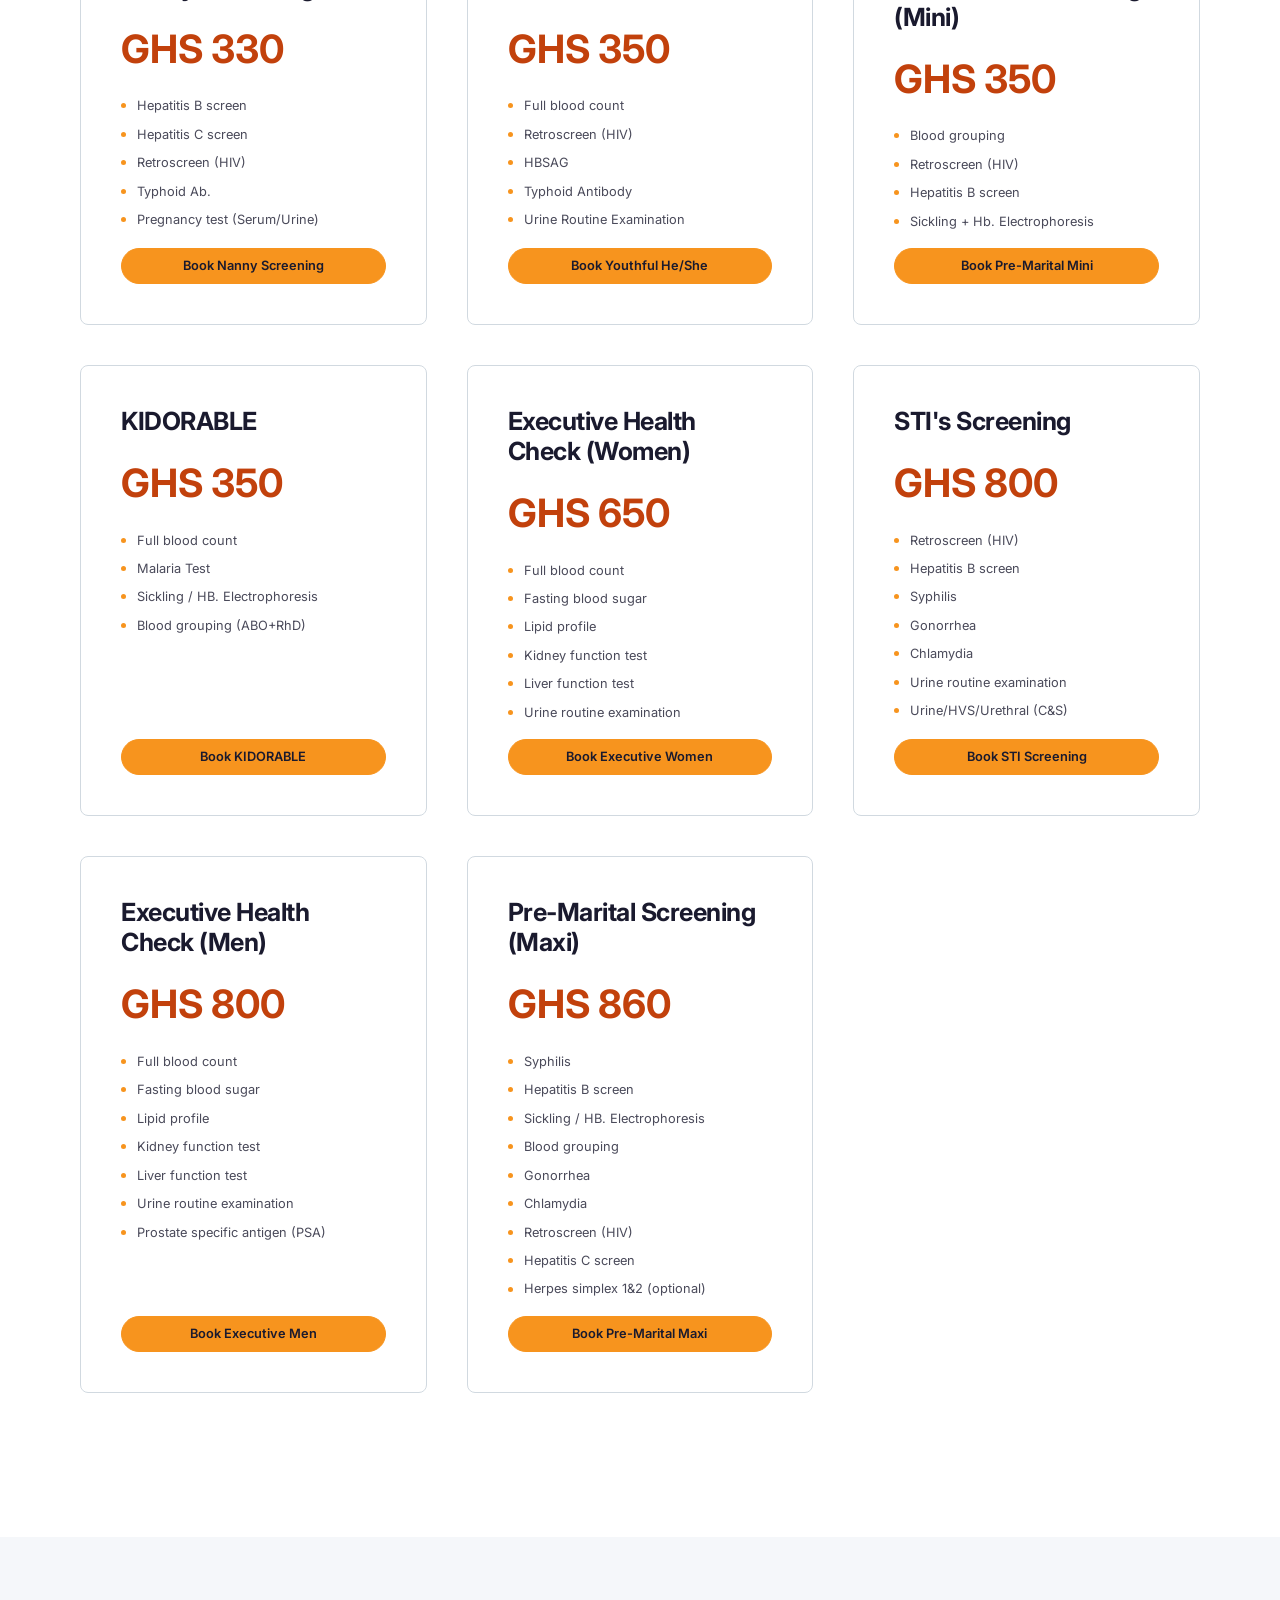
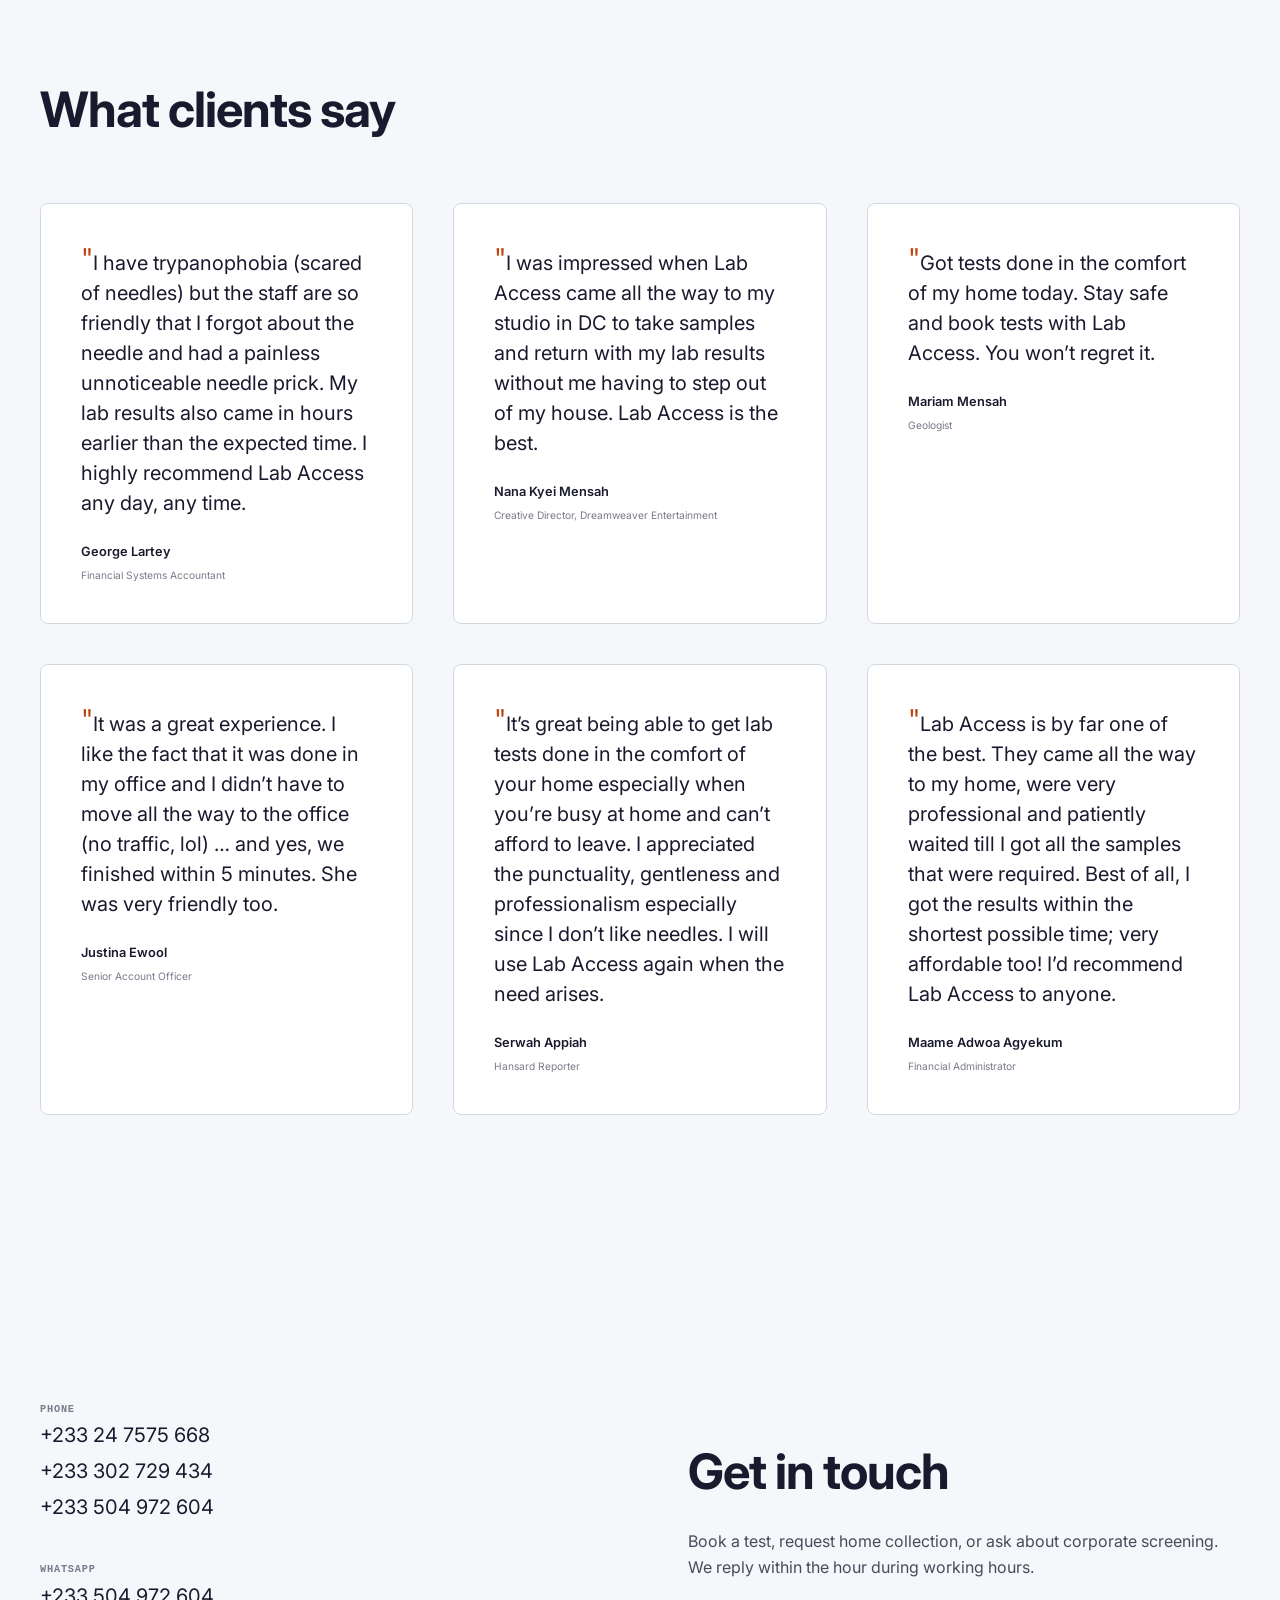
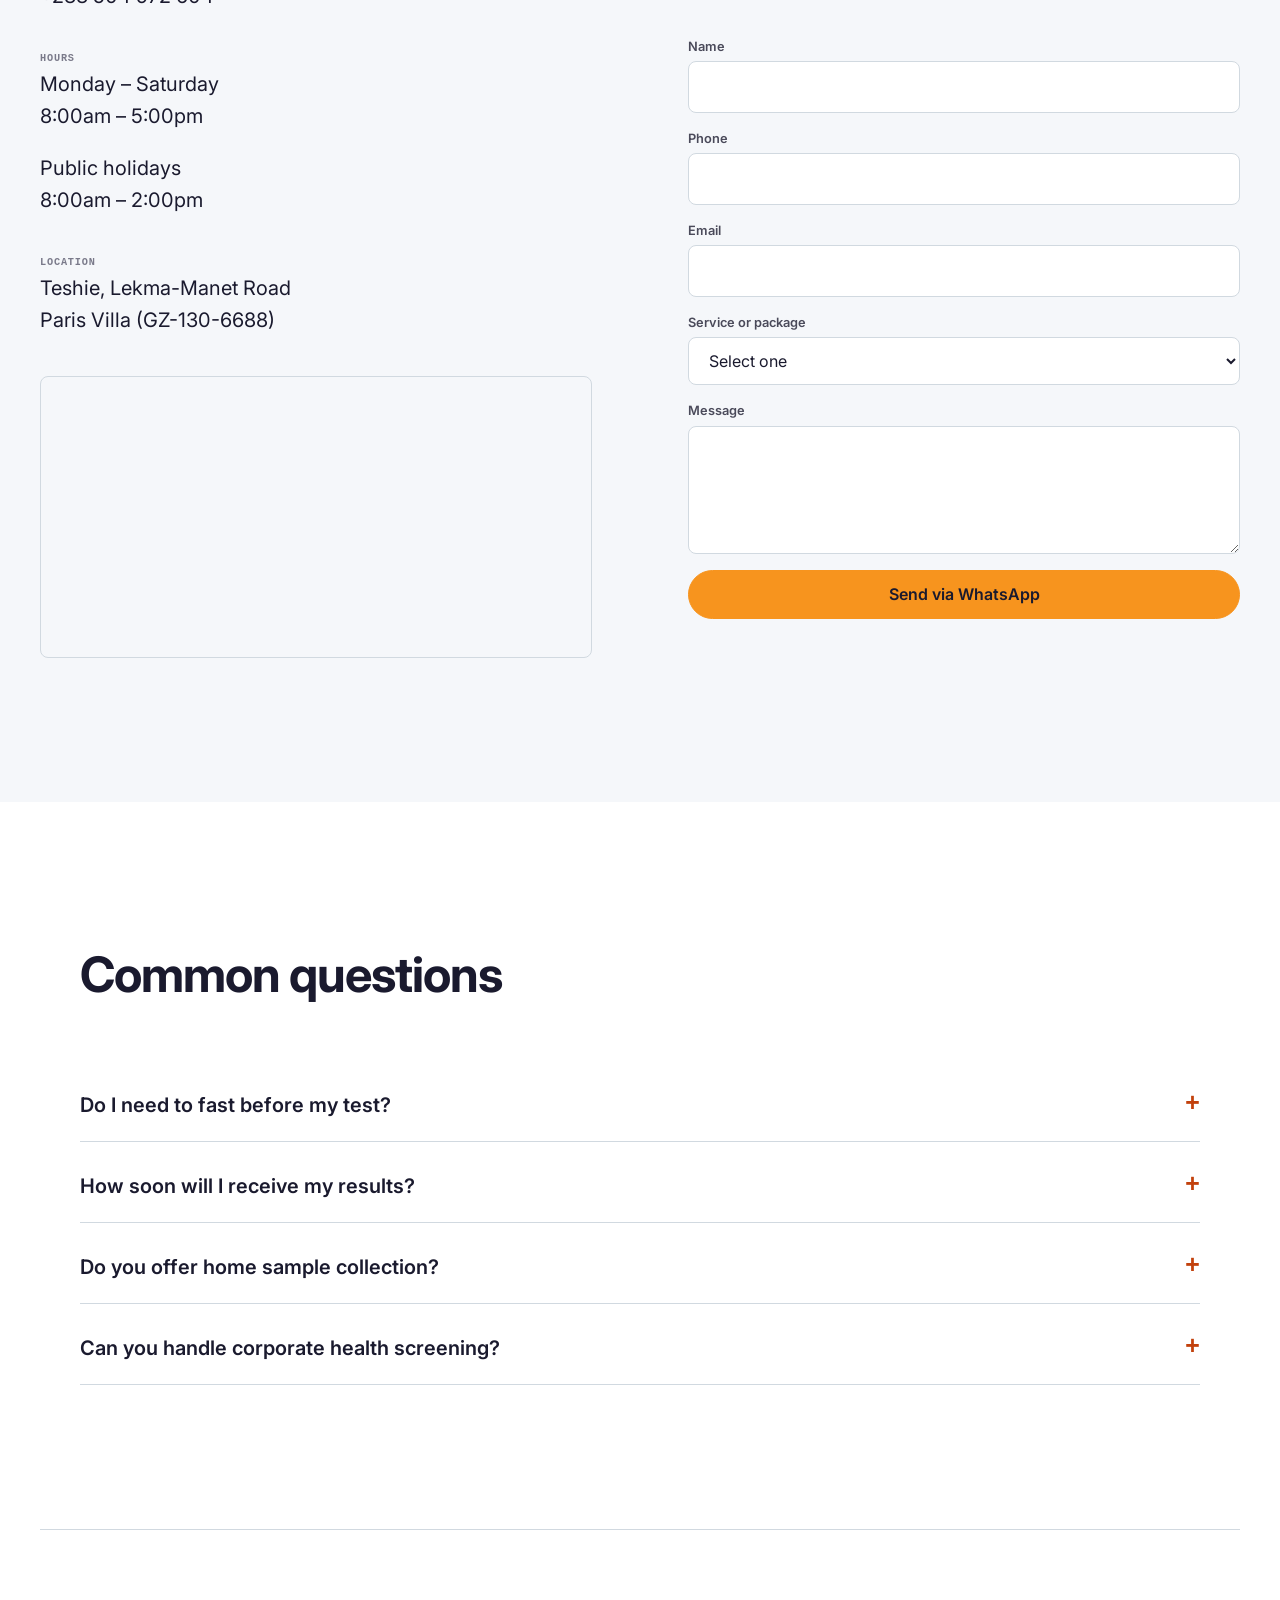
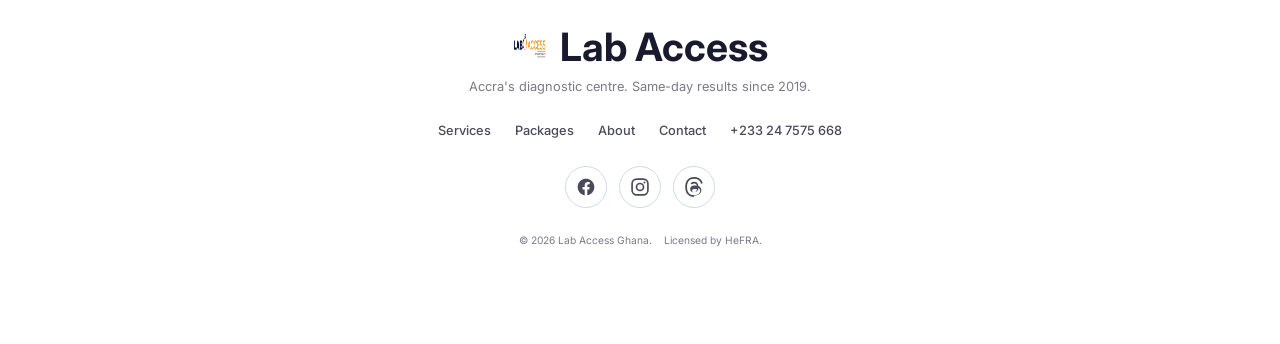
==== commit a1e2648f: "Replace logo with new transparent "Inspiring Better Health" version Swap navbar, footer, favicon, an" ====
--- a/index.html
+++ b/index.html
@@ -10,11 +10,11 @@
   <link rel="preconnect" href="https://fonts.gstatic.com" crossorigin>
   <link href="https://fonts.googleapis.com/css2?family=Inter:wght@400;500;600;700&display=swap" rel="stylesheet">
 
-  <link rel="stylesheet" href="css/tokens.css">
-  <link rel="stylesheet" href="css/styles.20260602c.css">
-
-  <link rel="icon" href="images/lab-access-logo.webp" type="image/webp">
-  <link rel="apple-touch-icon" href="images/lab-access-logo.webp">
+  <link rel="stylesheet" href="css/tokens.20260602.css">
+  <link rel="stylesheet" href="css/styles.20260602d.css">
+
+  <link rel="icon" href="images/lab-access-logo.20260604.webp" type="image/webp">
+  <link rel="apple-touch-icon" href="images/lab-access-logo.20260604.webp">
 </head>
 <body>
 
@@ -22,7 +22,7 @@
   <header class="navbar" id="home">
     <div class="navbar__container">
       <a href="#home" class="navbar__logo">
-        <img src="images/lab-access-logo.webp" alt="Lab Access Ghana" width="200" height="74" loading="eager">
+        <img src="images/lab-access-logo.20260604.webp" alt="Lab Access Ghana" width="200" height="74" loading="eager">
       </a>
 
       <nav class="navbar__nav" aria-label="Primary">
@@ -496,7 +496,7 @@
   <footer class="footer">
     <div class="footer__main">
       <div class="footer__logo">
-        <img src="images/lab-access-logo.webp" alt="Lab Access Ghana" width="40" height="40" loading="lazy">
+        <img src="images/lab-access-logo.20260604.webp" alt="Lab Access Ghana" width="40" height="40" loading="lazy">
         <span class="footer__wordmark">Lab Access</span>
       </div>
       <p class="footer__tagline">Accra's diagnostic centre. Same-day results since 2019.</p>
--- a/css/tokens.20260602.css
+++ b/css/tokens.20260602.css
@@ -0,0 +1,86 @@
+/* Lab Access · Brand Orange Theme */
+
+:root {
+  /* ── Paper ── */
+  --color-paper:    #ffffff;
+  --color-paper-2:  #f5f7fa;
+  --color-paper-3:  #e8ecf1;
+
+  /* ── Ink ── */
+  --color-ink:      #1a1a2e;
+  --color-ink-2:    #4a4a5a;
+  --color-ink-3:    #7a7a8a;
+
+  /* ── Neutrals ── */
+  --color-rule:     #d1d9e0;
+  --color-rule-2:   #b8c4d0;
+  --color-muted:    #8a94a0;
+
+  /* ── Accent (brand orange) ── */
+  --color-accent:       #C2410C;  /* deep orange: links, small accent text — WCAG AA on white */
+  --color-accent-ink:   #ffffff;
+  --color-accent-hover: #9A3412;
+  --color-focus:        #F2820C;
+  --brand-bright:       #F7941E;   /* the logo orange — buttons (dark text) + decorative pops */
+
+  /* ── Success / CTA ── */
+  --color-success:      #28a745;
+  --color-success-hover:#218838;
+
+  /* ── Fonts ── */
+  --font-display: "Inter", -apple-system, BlinkMacSystemFont, "Segoe UI", sans-serif;
+  --font-body:    "Inter", -apple-system, BlinkMacSystemFont, "Segoe UI", sans-serif;
+  --font-mono:    "JetBrains Mono", "SF Mono", monospace;
+
+  /* ── Type scale (major third, 1.25) ── */
+  --text-xs:   0.64rem;
+  --text-sm:   0.8rem;
+  --text-base: 1rem;
+  --text-md:   1.25rem;
+  --text-lg:   1.5625rem;
+  --text-xl:   1.9531rem;
+  --text-2xl:  2.4414rem;
+  --text-3xl:  3.0518rem;
+  --text-display: clamp(2.5rem, 5vw + 1rem, 4rem);
+  --text-display-s: clamp(2rem, 4vw + 0.5rem, 3rem);
+
+  /* ── Spacing (4-pt) ── */
+  --space-3xs: 0.125rem;
+  --space-2xs: 0.25rem;
+  --space-xs:  0.5rem;
+  --space-sm:  0.75rem;
+  --space-md:  1rem;
+  --space-lg:  1.5rem;
+  --space-xl:  2.5rem;
+  --space-2xl: 4rem;
+  --space-3xl: 6rem;
+  --space-4xl: 9rem;
+
+  /* ── Motion ── */
+  --ease-out:    cubic-bezier(0.16, 1, 0.3, 1);
+  --ease-in:     cubic-bezier(0.7, 0, 0.84, 0);
+  --ease-in-out: cubic-bezier(0.65, 0, 0.35, 1);
+  --dur-micro:   120ms;
+  --dur-short:   220ms;
+  --dur-long:    420ms;
+
+  /* ── Radius ── */
+  --radius-sm: 4px;
+  --radius-md: 8px;
+  --radius-pill: 999px;
+
+  /* ── Z-index ── */
+  --z-base:     1;
+  --z-raised:   10;
+  --z-sticky:   200;
+  --z-modal:    400;
+}
+
+/* Reduced motion */
+@media (prefers-reduced-motion: reduce) {
+  *, *::before, *::after {
+    animation-duration: 150ms !important;
+    animation-iteration-count: 1 !important;
+    transition-duration: 150ms !important;
+  }
+}
--- a/css/styles.20260602d.css
+++ b/css/styles.20260602d.css
@@ -0,0 +1,1310 @@
+/* Lab Access · Brand Orange Theme
+ * · nav: Fixed sticky navbar · hero: Orange gradient
+ * · contrast: pass (WCAG 2.1 AA)
+ */
+
+@import url('tokens.20260602.css');
+
+/* ── Reset & base ── */
+*, *::before, *::after { box-sizing: border-box; }
+
+html {
+  font-size: 16px;
+  overflow-x: clip;
+  -webkit-font-smoothing: antialiased;
+  -moz-osx-font-smoothing: grayscale;
+  scroll-behavior: smooth;
+}
+
+body {
+  margin: 0;
+  font-family: var(--font-body);
+  font-weight: 400;
+  font-size: var(--text-base);
+  line-height: 1.6;
+  color: var(--color-ink);
+  background: var(--color-paper);
+  overflow-x: clip;
+}
+
+img, picture, video, canvas, svg {
+  display: block;
+  max-width: 100%;
+  height: auto;
+}
+
+input, button, textarea, select {
+  font: inherit;
+  color: inherit;
+}
+
+a {
+  color: var(--color-accent);
+  text-decoration: none;
+}
+
+a:hover {
+  text-decoration: underline;
+  text-underline-offset: 0.15em;
+}
+
+:focus-visible {
+  outline: 2px solid var(--color-focus);
+  outline-offset: 3px;
+}
+
+/* ── Typography ── */
+h1, h2, h3, h4 {
+  font-family: var(--font-display);
+  font-weight: 700;
+  line-height: 1.2;
+  letter-spacing: -0.02em;
+  margin: 0;
+  color: var(--color-ink);
+}
+
+h1 { font-size: var(--text-display); }
+h2 { font-size: var(--text-3xl); }
+h3 { font-size: var(--text-xl); }
+
+p {
+  margin: 0 0 var(--space-md) 0;
+  max-width: 65ch;
+}
+
+p:last-child { margin-bottom: 0; }
+
+/* ── Buttons ── */
+.btn {
+  display: inline-flex;
+  align-items: center;
+  justify-content: center;
+  gap: var(--space-xs);
+  padding: var(--space-sm) var(--space-lg);
+  font-family: var(--font-body);
+  font-weight: 600;
+  font-size: var(--text-base);
+  line-height: 1.4;
+  border-radius: var(--radius-pill);
+  border: 1.5px solid transparent;
+  cursor: pointer;
+  white-space: nowrap;
+  transition: background-color var(--dur-short) var(--ease-out),
+              transform var(--dur-micro) var(--ease-out),
+              border-color var(--dur-short) var(--ease-out);
+}
+
+.btn--primary {
+  background: var(--brand-bright);
+  color: #1a1a2e;
+  border-color: var(--brand-bright);
+}
+
+.btn--primary:hover {
+  background: #E8710A;
+  border-color: #E8710A;
+  transform: translateY(-1.5px);
+  text-decoration: none;
+}
+
+.btn--primary:active {
+  transform: translateY(1px);
+}
+
+.btn--outline {
+  background: transparent;
+  color: inherit;
+  border-color: currentColor;
+}
+
+.btn--outline:hover {
+  background: rgba(255,255,255,0.1);
+  transform: translateY(-1.5px);
+  text-decoration: none;
+}
+
+.btn--outline:active {
+  transform: translateY(1px);
+}
+
+.btn--small {
+  padding: var(--space-xs) var(--space-md);
+  font-size: var(--text-sm);
+}
+
+/* ── Link arrow ── */
+.link-arrow {
+  display: inline-flex;
+  align-items: center;
+  gap: var(--space-xs);
+  font-weight: 600;
+  color: var(--color-accent);
+  transition: gap var(--dur-short) var(--ease-out);
+}
+
+.link-arrow:hover {
+  gap: var(--space-sm);
+  text-decoration: none;
+}
+
+/* ── Navbar ── */
+.navbar {
+  position: fixed;
+  top: 0;
+  left: 0;
+  right: 0;
+  z-index: var(--z-sticky);
+  background: rgba(255,255,255,0.95);
+  backdrop-filter: blur(12px);
+  -webkit-backdrop-filter: blur(12px);
+  border-bottom: 1px solid var(--color-rule);
+}
+
+.navbar__container {
+  display: flex;
+  align-items: center;
+  justify-content: space-between;
+  max-width: 1200px;
+  margin: 0 auto;
+  padding: var(--space-sm) var(--space-xl);
+}
+
+.navbar__logo {
+  display: flex;
+  align-items: center;
+  gap: var(--space-sm);
+  text-decoration: none;
+  color: var(--color-ink);
+}
+
+.navbar__logo img {
+  width: 210px;
+  height: 78px;
+  border-radius: var(--radius-sm);
+  object-fit: contain;
+}
+
+.navbar__brand {
+  font-family: var(--font-display);
+  font-size: var(--text-lg);
+  font-weight: 700;
+  color: var(--color-ink);
+  letter-spacing: -0.02em;
+}
+
+.navbar__logo:hover .navbar__brand {
+  color: var(--color-accent);
+}
+
+.navbar__nav {
+  display: flex;
+  align-items: center;
+  gap: var(--space-lg);
+}
+
+.navbar__nav a {
+  font-family: var(--font-body);
+  font-size: var(--text-sm);
+  font-weight: 500;
+  color: var(--color-ink-2);
+  text-decoration: none;
+  transition: color var(--dur-short) var(--ease-out);
+}
+
+.navbar__nav a:hover {
+  color: var(--color-accent);
+  text-decoration: none;
+}
+
+/* Header call-to-action button (overrides .navbar__nav a defaults) */
+.navbar__nav a.navbar__call {
+  color: #1a1a2e;
+  letter-spacing: 0.01em;
+}
+
+.navbar__nav a.navbar__call:hover {
+  color: #1a1a2e;
+  background: #E8710A;
+  text-decoration: none;
+}
+
+.navbar__call svg {
+  width: 16px;
+  height: 16px;
+  flex-shrink: 0;
+}
+
+.navbar__toggle {
+  display: none;
+  flex-direction: column;
+  gap: 5px;
+  background: none;
+  border: none;
+  cursor: pointer;
+  padding: var(--space-xs);
+}
+
+.navbar__toggle span {
+  display: block;
+  width: 24px;
+  height: 2px;
+  background: var(--color-ink);
+  border-radius: 2px;
+  transition: transform var(--dur-short) var(--ease-out),
+              opacity var(--dur-short) var(--ease-out);
+}
+
+.navbar__mobile {
+  display: none;
+  flex-direction: column;
+  gap: var(--space-sm);
+  padding: var(--space-md) var(--space-xl);
+  border-top: 1px solid var(--color-rule);
+  background: var(--color-paper);
+}
+
+.navbar__mobile a {
+  font-size: var(--text-base);
+  font-weight: 500;
+  color: var(--color-ink-2);
+  text-decoration: none;
+  padding: var(--space-xs) 0;
+  transition: color var(--dur-short) var(--ease-out);
+}
+
+.navbar__mobile a:hover {
+  color: var(--color-accent);
+}
+
+.navbar__mobile.is-open {
+  display: flex;
+}
+
+/* ── Hero ── */
+.hero {
+  background: linear-gradient(135deg, #F4870E 0%, #A8390A 100%);
+  color: #fff;
+  padding: calc(var(--space-4xl) + 60px) var(--space-xl) var(--space-4xl);
+}
+
+.hero__display,
+.hero__lede {
+  text-shadow: 0 1px 14px rgba(0, 0, 0, 0.28);
+}
+
+.hero__inner {
+  max-width: 1200px;
+  margin: 0 auto;
+}
+
+.hero__text {
+  display: flex;
+  flex-direction: column;
+  gap: var(--space-lg);
+  max-width: 700px;
+}
+
+.hero__display {
+  font-family: var(--font-display);
+  font-size: var(--text-display);
+  font-weight: 700;
+  line-height: 1.1;
+  letter-spacing: -0.03em;
+  color: #fff;
+  max-width: 18ch;
+}
+
+.hero__lede {
+  font-size: var(--text-md);
+  line-height: 1.55;
+  color: rgba(255,255,255,0.85);
+  max-width: 48ch;
+}
+
+.hero__actions {
+  display: flex;
+  gap: var(--space-md);
+  flex-wrap: wrap;
+}
+
+.hero__actions .btn--primary {
+  background: #fff;
+  color: var(--color-accent);
+  border-color: #fff;
+}
+
+.hero__actions .btn--primary:hover {
+  background: rgba(255,255,255,0.9);
+  border-color: rgba(255,255,255,0.9);
+}
+
+.hero__actions .btn--outline {
+  color: #fff;
+  border-color: rgba(255,255,255,0.5);
+}
+
+.hero__actions .btn--outline:hover {
+  background: rgba(255,255,255,0.1);
+  border-color: #fff;
+}
+
+/* ── Vision · Mission · Values ── */
+.vmv {
+  display: grid;
+  grid-template-columns: repeat(3, 1fr);
+  gap: var(--space-xl);
+  padding: var(--space-3xl) var(--space-xl);
+  max-width: 1200px;
+  margin: 0 auto;
+  border-bottom: 1px solid var(--color-rule);
+}
+
+.vmv__card {
+  display: flex;
+  flex-direction: column;
+  gap: var(--space-sm);
+  padding: var(--space-xl);
+  background: var(--color-paper-2);
+  border: 1px solid var(--color-rule);
+  border-radius: var(--radius-md);
+  border-top: 3px solid var(--brand-bright);
+}
+
+.vmv__title {
+  font-family: var(--font-display);
+  font-size: var(--text-lg);
+  font-weight: 700;
+  color: var(--color-accent);
+  text-transform: uppercase;
+  letter-spacing: 0.02em;
+  line-height: 1.2;
+}
+
+.vmv__text {
+  font-size: var(--text-base);
+  color: var(--color-ink-2);
+  line-height: 1.55;
+  margin: 0;
+}
+
+.vmv__list {
+  list-style: none;
+  padding: 0;
+  margin: 0;
+  display: flex;
+  flex-direction: column;
+  gap: var(--space-xs);
+}
+
+.vmv__list li {
+  font-size: var(--text-base);
+  color: var(--color-ink-2);
+  line-height: 1.5;
+  padding-left: var(--space-md);
+  position: relative;
+}
+
+.vmv__list li::before {
+  content: '';
+  position: absolute;
+  left: 0;
+  top: 0.6em;
+  width: 5px;
+  height: 5px;
+  background: var(--brand-bright);
+  border-radius: 50%;
+}
+
+/* ── Split sections ── */
+.split {
+  display: grid;
+  grid-template-columns: 1fr 1fr;
+  gap: var(--space-3xl);
+  align-items: center;
+  padding: var(--space-4xl) var(--space-xl);
+  max-width: 1200px;
+  margin: 0 auto;
+}
+
+.split--reverse {
+  direction: rtl;
+}
+
+.split--reverse > * {
+  direction: ltr;
+}
+
+.split__visual {
+  margin: 0;
+}
+
+.split__visual img {
+  width: 100%;
+  height: auto;
+  border-radius: var(--radius-md);
+  object-fit: cover;
+  aspect-ratio: 4 / 3;
+}
+
+.split__text {
+  display: flex;
+  flex-direction: column;
+  gap: var(--space-md);
+}
+
+.split__text h2 {
+  margin-bottom: var(--space-sm);
+}
+
+.split__text p {
+  color: var(--color-ink-2);
+}
+
+.split__visual--info {
+  display: flex;
+  flex-direction: column;
+  gap: var(--space-xl);
+}
+
+/* ── Section base ── */
+.section {
+  padding: var(--space-4xl) var(--space-xl);
+  max-width: 1200px;
+  margin: 0 auto;
+}
+
+.section--paper2 {
+  background: var(--color-paper-2);
+  max-width: none;
+  padding-left: max(var(--space-xl), calc((100vw - 1200px) / 2));
+  padding-right: max(var(--space-xl), calc((100vw - 1200px) / 2));
+}
+
+.section__head {
+  margin-bottom: var(--space-2xl);
+}
+
+.section__head h2 {
+  margin-bottom: var(--space-sm);
+}
+
+.section__sub {
+  font-size: var(--text-md);
+  color: var(--color-ink-2);
+  max-width: 55ch;
+}
+
+.section__foot {
+  margin-top: var(--space-xl);
+  font-size: var(--text-sm);
+  color: var(--color-ink-3);
+}
+
+/* ── Founder's note ── */
+.founder {
+  /* soft warm tint so the note stands out without clashing */
+  background: #FCF2E8;
+}
+
+.founder__inner {
+  display: grid;
+  grid-template-columns: 0.85fr 1.15fr;
+  gap: var(--space-3xl);
+  align-items: start;
+}
+
+.founder__card {
+  margin: 0;
+}
+
+.founder__card img {
+  width: 100%;
+  height: auto;
+  aspect-ratio: 1 / 1;
+  object-fit: cover;
+  object-position: top center;
+  border-radius: var(--radius-md);
+}
+
+.founder__meta {
+  display: flex;
+  flex-direction: column;
+  gap: var(--space-2xs);
+  margin-top: var(--space-md);
+}
+
+.founder__name {
+  font-family: var(--font-display);
+  font-size: var(--text-lg);
+  font-weight: 700;
+  color: var(--color-ink);
+}
+
+.founder__role {
+  font-family: var(--font-mono);
+  font-size: var(--text-xs);
+  text-transform: uppercase;
+  letter-spacing: 0.06em;
+  color: var(--color-accent);
+}
+
+.founder__note {
+  display: flex;
+  flex-direction: column;
+  gap: var(--space-xs);
+}
+
+.founder__note::before {
+  content: '\201C';
+  font-family: var(--font-display);
+  font-size: 4rem;
+  line-height: 0.5;
+  color: var(--brand-bright);
+  margin-bottom: var(--space-xs);
+}
+
+.founder__note p {
+  color: var(--color-ink-2);
+  max-width: 62ch;
+}
+
+.section__note {
+  margin: calc(-1 * var(--space-lg)) 0 var(--space-2xl);
+  padding: var(--space-md) var(--space-lg);
+  background: var(--color-paper-2);
+  border-left: 3px solid var(--color-accent);
+  border-radius: var(--radius-sm);
+  font-size: var(--text-sm);
+  color: var(--color-ink-2);
+  max-width: 70ch;
+}
+
+/* ── HeFRA badge ── */
+.hefra-badge {
+  align-self: flex-start;
+  font-family: var(--font-mono);
+  font-size: var(--text-xs);
+  font-weight: 600;
+  text-transform: uppercase;
+  letter-spacing: 0.06em;
+  color: var(--color-accent);
+  padding: var(--space-2xs) var(--space-sm);
+  border: 1px solid var(--color-accent);
+  border-radius: var(--radius-pill);
+  margin: 0;
+}
+
+/* ── Spec sheet ── */
+.spec-sheet {
+  width: 100%;
+  border-collapse: collapse;
+  font-size: var(--text-base);
+}
+
+.spec-sheet thead {
+  display: none;
+}
+
+.spec-sheet tbody tr {
+  display: grid;
+  grid-template-columns: 1.5fr 0.8fr 1.2fr;
+  gap: var(--space-md);
+  padding: var(--space-md) 0;
+  border-bottom: 1px solid var(--color-rule);
+  align-items: baseline;
+}
+
+.spec-sheet tbody tr:first-child {
+  border-top: 1px solid var(--color-rule);
+}
+
+.spec-sheet td {
+  padding: 0;
+}
+
+.spec-sheet td:first-child {
+  font-weight: 600;
+  color: var(--color-ink);
+}
+
+.spec-sheet td:nth-child(2) {
+  font-family: var(--font-mono);
+  font-size: var(--text-sm);
+  color: var(--color-accent);
+  text-transform: uppercase;
+  letter-spacing: 0.04em;
+}
+
+.spec-sheet td:nth-child(3) {
+  font-size: var(--text-sm);
+  color: var(--color-ink-3);
+  text-align: right;
+}
+
+/* ── Product grid ── */
+.product-grid {
+  display: grid;
+  grid-template-columns: repeat(3, 1fr);
+  gap: var(--space-xl);
+}
+
+.product-card {
+  display: flex;
+  flex-direction: column;
+  gap: var(--space-md);
+  padding: var(--space-xl);
+  background: var(--color-paper);
+  border: 1px solid var(--color-rule);
+  border-radius: var(--radius-md);
+  transition: transform var(--dur-short) var(--ease-out),
+              box-shadow var(--dur-short) var(--ease-out);
+}
+
+.product-card:hover {
+  transform: translateY(-3px);
+  box-shadow: 0 8px 30px rgba(217,98,10,0.18);
+}
+
+.product-card--featured {
+  border-color: var(--color-accent);
+  position: relative;
+}
+
+.product-card--featured::before {
+  content: 'Most popular';
+  position: absolute;
+  top: var(--space-sm);
+  right: var(--space-sm);
+  font-family: var(--font-mono);
+  font-size: var(--text-xs);
+  text-transform: uppercase;
+  letter-spacing: 0.06em;
+  padding: var(--space-2xs) var(--space-xs);
+  background: var(--brand-bright);
+  color: #1a1a2e;
+  border-radius: var(--radius-pill);
+}
+
+.product-card__name {
+  font-family: var(--font-display);
+  font-size: var(--text-lg);
+  font-weight: 700;
+  margin: 0;
+}
+
+.product-card__price {
+  font-family: var(--font-display);
+  font-size: var(--text-2xl);
+  font-weight: 700;
+  color: var(--color-accent);
+  margin: 0;
+}
+
+.product-card__list {
+  list-style: none;
+  padding: 0;
+  margin: 0;
+  display: flex;
+  flex-direction: column;
+  gap: var(--space-xs);
+  flex: 1;
+}
+
+.product-card__list li {
+  font-size: var(--text-sm);
+  color: var(--color-ink-2);
+  padding-left: var(--space-md);
+  position: relative;
+}
+
+.product-card__list li::before {
+  content: '';
+  position: absolute;
+  left: 0;
+  top: 0.55em;
+  width: 5px;
+  height: 5px;
+  background: var(--brand-bright);
+  border-radius: 50%;
+}
+
+/* ── Package grid (image cards) ── */
+.package-grid {
+  display: grid;
+  grid-template-columns: repeat(3, 1fr);
+  gap: var(--space-xl);
+}
+
+.package-card {
+  display: flex;
+  flex-direction: column;
+  gap: var(--space-md);
+  background: var(--color-paper);
+  border: 1px solid var(--color-rule);
+  border-radius: var(--radius-md);
+  overflow: hidden;
+  transition: transform var(--dur-short) var(--ease-out),
+              box-shadow var(--dur-short) var(--ease-out);
+}
+
+.package-card:hover {
+  transform: translateY(-3px);
+  box-shadow: 0 8px 30px rgba(217,98,10,0.18);
+}
+
+.package-card img {
+  width: 100%;
+  height: auto;
+  display: block;
+  aspect-ratio: 3 / 4;
+  object-fit: cover;
+}
+
+.package-card .btn {
+  margin: 0 var(--space-md) var(--space-md);
+}
+
+/* ── Testimonials ── */
+.testimonial-grid {
+  display: grid;
+  grid-template-columns: repeat(3, 1fr);
+  gap: var(--space-xl);
+}
+
+.testimonial {
+  padding: var(--space-xl);
+  background: var(--color-paper);
+  border: 1px solid var(--color-rule);
+  border-radius: var(--radius-md);
+  display: flex;
+  flex-direction: column;
+  gap: var(--space-lg);
+}
+
+.testimonial__quote {
+  margin: 0;
+}
+
+.testimonial__quote p {
+  font-family: var(--font-display);
+  font-size: var(--text-md);
+  font-weight: 400;
+  line-height: 1.5;
+  color: var(--color-ink);
+  margin: 0;
+}
+
+.testimonial__quote p::before {
+  content: '"';
+  color: var(--color-accent);
+  font-size: 1.5em;
+  line-height: 1;
+}
+
+.testimonial__meta {
+  display: flex;
+  flex-direction: column;
+  gap: var(--space-2xs);
+}
+
+.testimonial__name {
+  font-weight: 600;
+  font-size: var(--text-sm);
+  color: var(--color-ink);
+}
+
+.testimonial__role {
+  font-size: var(--text-xs);
+  color: var(--color-ink-3);
+}
+
+/* ── FAQ ── */
+.faq-list {
+  display: flex;
+  flex-direction: column;
+  gap: var(--space-xs);
+}
+
+.faq-item {
+  border-bottom: 1px solid var(--color-rule);
+}
+
+.faq-item summary {
+  font-family: var(--font-body);
+  font-weight: 600;
+  font-size: var(--text-md);
+  color: var(--color-ink);
+  padding: var(--space-md) 0;
+  cursor: pointer;
+  list-style: none;
+  display: flex;
+  justify-content: space-between;
+  align-items: center;
+  gap: var(--space-md);
+  transition: color var(--dur-short) var(--ease-out);
+}
+
+.faq-item summary::-webkit-details-marker {
+  display: none;
+}
+
+.faq-item summary::after {
+  content: '+';
+  font-family: var(--font-mono);
+  font-size: var(--text-lg);
+  color: var(--color-accent);
+  flex-shrink: 0;
+  transition: transform var(--dur-short) var(--ease-out);
+}
+
+.faq-item[open] summary::after {
+  content: '−';
+}
+
+.faq-item summary:hover {
+  color: var(--color-accent);
+}
+
+.faq-item p {
+  padding: 0 0 var(--space-md) 0;
+  color: var(--color-ink-2);
+  max-width: 65ch;
+}
+
+/* ── Contact form ── */
+.contact-form {
+  display: flex;
+  flex-direction: column;
+  gap: var(--space-md);
+  margin-top: var(--space-lg);
+}
+
+.field {
+  display: flex;
+  flex-direction: column;
+  gap: var(--space-2xs);
+}
+
+.field label {
+  font-size: var(--text-sm);
+  font-weight: 600;
+  color: var(--color-ink-2);
+}
+
+.field input,
+.field select,
+.field textarea {
+  padding: var(--space-sm) var(--space-md);
+  border: 1px solid var(--color-rule);
+  border-radius: var(--radius-md);
+  background: var(--color-paper);
+  font-size: var(--text-base);
+  transition: border-color var(--dur-short) var(--ease-out);
+}
+
+.field input:focus,
+.field select:focus,
+.field textarea:focus {
+  border-color: var(--color-accent);
+  outline: none;
+}
+
+.field textarea {
+  resize: vertical;
+  min-height: 100px;
+}
+
+/* ── Contact info blocks ── */
+.contact-block {
+  display: flex;
+  flex-direction: column;
+  gap: var(--space-2xs);
+}
+
+.contact-block__label {
+  font-family: var(--font-mono);
+  font-size: var(--text-xs);
+  text-transform: uppercase;
+  letter-spacing: 0.08em;
+  color: var(--color-ink-3);
+  margin: 0;
+}
+
+.contact-block__value {
+  font-size: var(--text-md);
+  color: var(--color-ink);
+  text-decoration: none;
+}
+
+.contact-block__value:hover {
+  color: var(--color-accent);
+}
+
+.contact-map {
+  border-radius: var(--radius-md);
+  overflow: hidden;
+  border: 1px solid var(--color-rule);
+}
+
+.contact-map iframe {
+  display: block;
+  width: 100%;
+}
+
+/* ── Footer ── */
+.footer {
+  padding: var(--space-3xl) var(--space-xl);
+  border-top: 1px solid var(--color-rule);
+  text-align: center;
+  max-width: 1200px;
+  margin: 0 auto;
+}
+
+.footer__main {
+  margin-bottom: var(--space-lg);
+}
+
+.footer__logo {
+  display: flex;
+  align-items: center;
+  justify-content: center;
+  gap: var(--space-sm);
+  margin-bottom: var(--space-xs);
+}
+
+.footer__logo img {
+  width: 36px;
+  height: 36px;
+  border-radius: var(--radius-sm);
+}
+
+.footer__wordmark {
+  font-family: var(--font-display);
+  font-size: var(--text-2xl);
+  font-weight: 700;
+  color: var(--color-ink);
+  line-height: 1.1;
+}
+
+.footer__tagline {
+  font-size: var(--text-sm);
+  color: var(--color-ink-3);
+  margin: 0 auto;
+}
+
+.footer__links {
+  display: flex;
+  justify-content: center;
+  gap: var(--space-lg);
+  flex-wrap: wrap;
+  margin-bottom: var(--space-lg);
+}
+
+.footer__links a {
+  font-size: var(--text-sm);
+  font-weight: 500;
+  color: var(--color-ink-2);
+  text-decoration: none;
+}
+
+.footer__links a:hover {
+  color: var(--color-accent);
+  text-decoration: underline;
+}
+
+.footer__social {
+  display: flex;
+  justify-content: center;
+  gap: var(--space-sm);
+  margin-bottom: var(--space-lg);
+}
+
+.footer__social a {
+  display: inline-flex;
+  align-items: center;
+  justify-content: center;
+  width: 42px;
+  height: 42px;
+  border-radius: 50%;
+  border: 1px solid var(--color-rule);
+  color: var(--color-ink-2);
+  transition: color var(--dur-short) var(--ease-out),
+              background-color var(--dur-short) var(--ease-out),
+              border-color var(--dur-short) var(--ease-out),
+              transform var(--dur-short) var(--ease-out);
+}
+
+.footer__social a:hover {
+  color: #fff;
+  background: var(--color-accent);
+  border-color: var(--color-accent);
+  transform: translateY(-2px);
+  text-decoration: none;
+}
+
+.footer__social svg {
+  width: 20px;
+  height: 20px;
+}
+
+.footer__legal {
+  font-size: var(--text-xs);
+  color: var(--color-ink-3);
+  display: flex;
+  justify-content: center;
+  gap: var(--space-sm);
+  flex-wrap: wrap;
+}
+
+/* ── Mobile CTA ── */
+.mobile-cta {
+  display: none;
+  position: fixed;
+  bottom: 0;
+  left: 0;
+  right: 0;
+  z-index: var(--z-sticky);
+  background: var(--color-paper);
+  border-top: 1px solid var(--color-rule);
+  padding: var(--space-sm) var(--space-md);
+  gap: var(--space-sm);
+}
+
+.mobile-cta__btn {
+  flex: 1;
+  display: flex;
+  align-items: center;
+  justify-content: center;
+  gap: var(--space-xs);
+  padding: var(--space-sm) var(--space-md);
+  border-radius: var(--radius-pill);
+  font-weight: 600;
+  font-size: var(--text-sm);
+  text-decoration: none;
+  white-space: nowrap;
+  transition: transform var(--dur-micro) var(--ease-out);
+}
+
+.mobile-cta__btn--call {
+  background: var(--color-ink);
+  color: var(--color-paper);
+}
+
+.mobile-cta__btn--wa {
+  background: var(--color-success);
+  color: #fff;
+}
+
+.mobile-cta__btn:active {
+  transform: translateY(1px);
+}
+
+/* ── Page-load reveal ── */
+.hero,
+.vmv,
+.split,
+.section,
+.testimonial,
+.footer {
+  opacity: 0;
+  transform: translateY(12px);
+  animation: reveal var(--dur-long) var(--ease-out) forwards;
+}
+
+.hero        { animation-delay: 0ms; }
+.vmv         { animation-delay: 80ms; }
+.split       { animation-delay: 160ms; }
+.section     { animation-delay: 240ms; }
+.testimonial { animation-delay: 320ms; }
+.footer      { animation-delay: 400ms; }
+
+@keyframes reveal {
+  to { opacity: 1; transform: translateY(0); }
+}
+
+@media (prefers-reduced-motion: reduce) {
+  .hero, .vmv, .split, .section, .testimonial, .footer {
+    animation: none;
+    opacity: 1;
+    transform: none;
+  }
+}
+
+/* ── Responsive ── */
+@media (max-width: 960px) {
+  .hero,
+  .split {
+    grid-template-columns: 1fr;
+    gap: var(--space-2xl);
+  }
+
+  .hero__display {
+    font-size: var(--text-display-s);
+    max-width: none;
+  }
+
+  .split--reverse {
+    direction: ltr;
+  }
+
+  .split--reverse > * {
+    direction: ltr;
+  }
+
+  .vmv {
+    grid-template-columns: 1fr;
+  }
+
+  .founder__inner {
+    grid-template-columns: 1fr;
+    gap: var(--space-xl);
+  }
+
+  .founder__card {
+    max-width: 340px;
+  }
+
+  .product-grid {
+    grid-template-columns: repeat(2, 1fr);
+  }
+
+  .package-grid {
+    grid-template-columns: repeat(2, 1fr);
+  }
+
+  .testimonial-grid {
+    grid-template-columns: 1fr;
+  }
+
+  .spec-sheet tbody tr {
+    grid-template-columns: 1fr 1fr;
+  }
+
+  .spec-sheet td:nth-child(3) {
+    grid-column: 1 / -1;
+    text-align: left;
+    padding-top: var(--space-2xs);
+  }
+
+  .navbar__nav {
+    display: none;
+  }
+
+  .navbar__toggle {
+    display: flex;
+  }
+}
+
+@media (max-width: 640px) {
+  .navbar__container {
+    padding: var(--space-sm) var(--space-md);
+  }
+
+  .hero {
+    padding: calc(var(--space-3xl) + 60px) var(--space-md) var(--space-3xl);
+  }
+
+  .hero,
+  .split,
+  .section,
+  .vmv {
+    /* padding: var(--space-2xl) var(--space-md); */
+    padding-top: 4rem;
+    padding-right: 1rem;
+    padding-bottom: 4rem;
+    padding-left: 1rem;
+  }
+
+  .hero {
+    padding-top: 6rem;
+  }
+
+  .hero__display,
+  .hero__lede {
+    text-shadow: 0 2px 8px rgba(0, 0, 0, 0.25);
+  }
+
+  .hero__lede {
+    color: #fff;
+  }
+
+  .section--paper2 {
+    padding-left: var(--space-md);
+    padding-right: var(--space-md);
+  }
+
+  .vmv {
+    grid-template-columns: 1fr;
+    gap: var(--space-lg);
+  }
+
+  .hero__actions {
+    flex-direction: column;
+  }
+
+  .btn {
+    width: 100%;
+  }
+
+  .spec-sheet tbody tr {
+    grid-template-columns: 1fr;
+    gap: var(--space-2xs);
+    padding: var(--space-md) 0;
+  }
+
+  .spec-sheet td:nth-child(2) {
+    text-transform: none;
+    letter-spacing: 0;
+  }
+
+  .product-card {
+    padding: var(--space-lg);
+  }
+
+  .product-grid {
+    grid-template-columns: 1fr;
+  }
+
+  .package-grid {
+    grid-template-columns: 1fr;
+  }
+
+  .testimonial__quote p {
+    font-size: var(--text-base);
+  }
+
+  .footer {
+    padding: var(--space-2xl) var(--space-md);
+  }
+
+  .footer__links {
+    gap: var(--space-sm);
+  }
+
+  .mobile-cta {
+    display: flex;
+  }
+
+  body {
+    padding-bottom: 64px;
+  }
+}
+
+@media (max-width: 375px) {
+  .navbar__brand {
+    font-size: var(--text-base);
+  }
+
+  .navbar__logo img {
+    width: 150px;
+    height: 56px;
+  }
+
+  .hero__display {
+    font-size: var(--text-3xl);
+  }
+
+  h2 {
+    font-size: var(--text-2xl);
+  }
+}
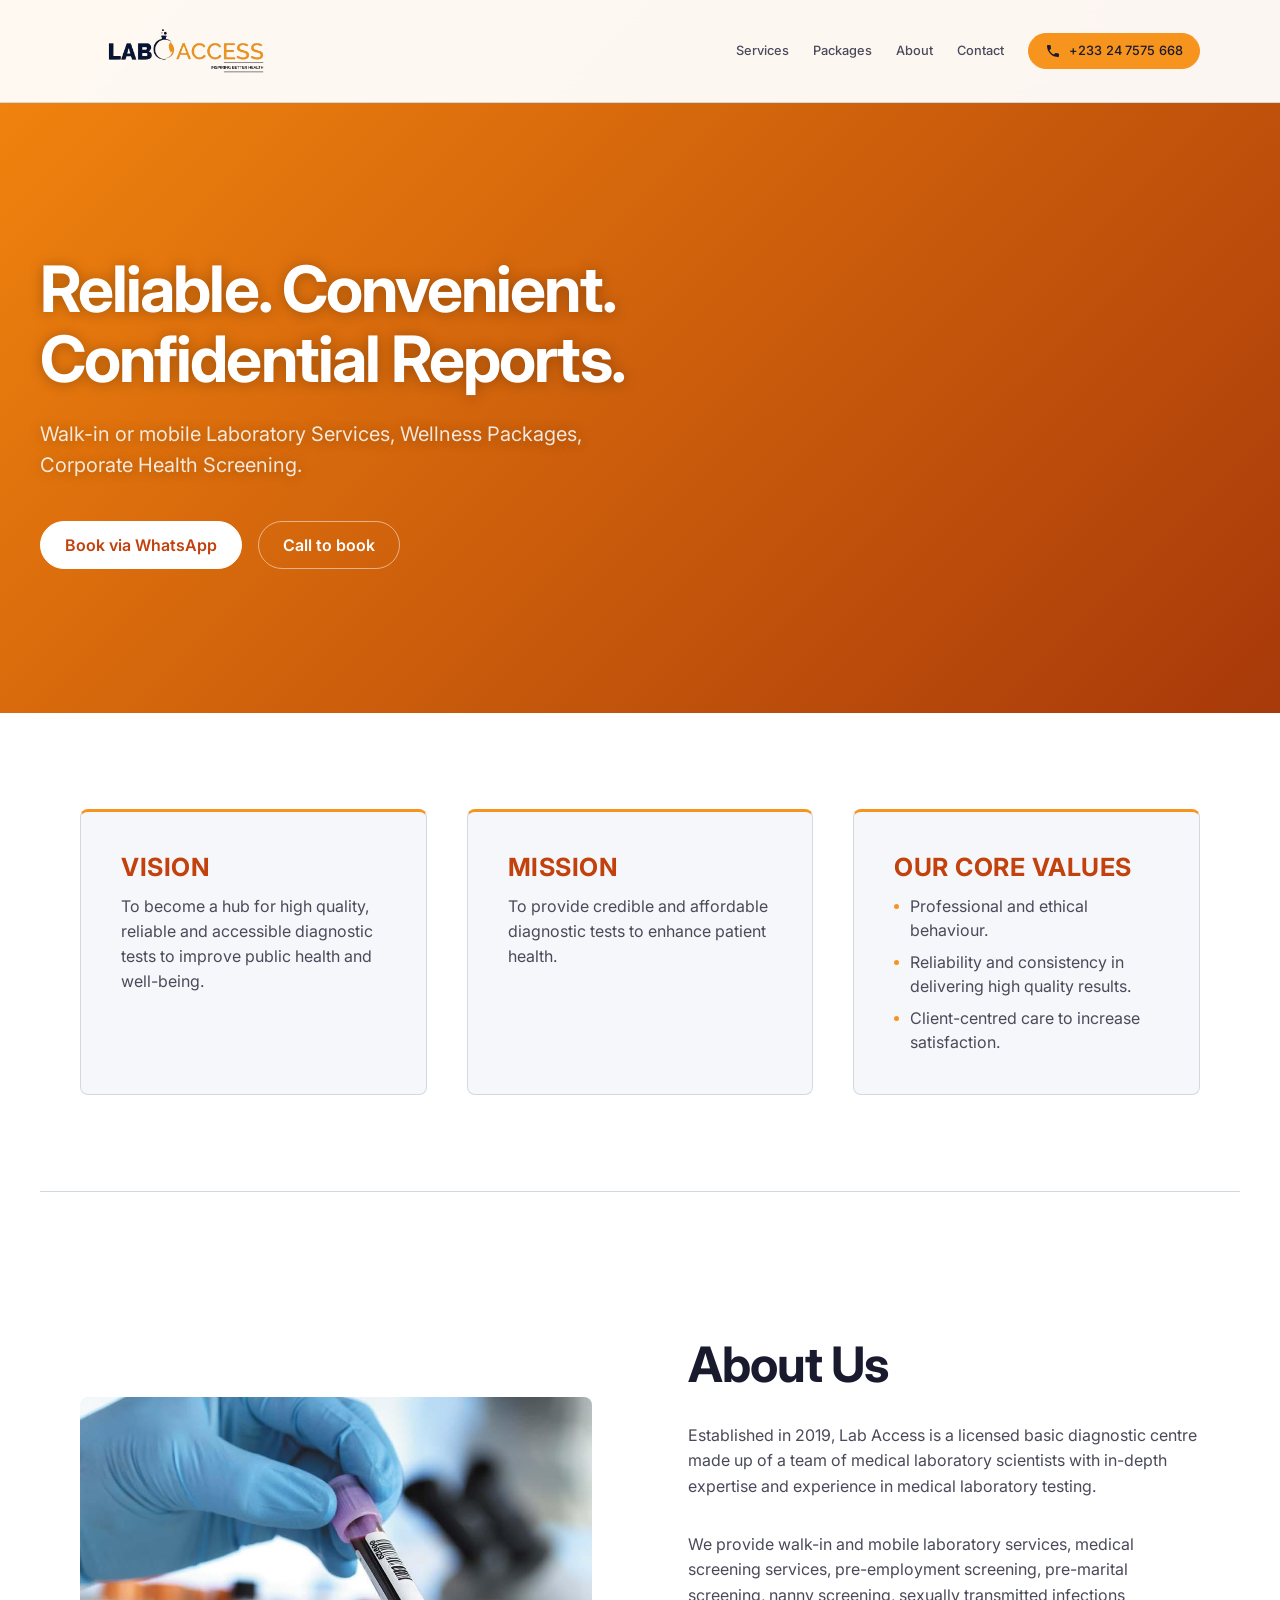
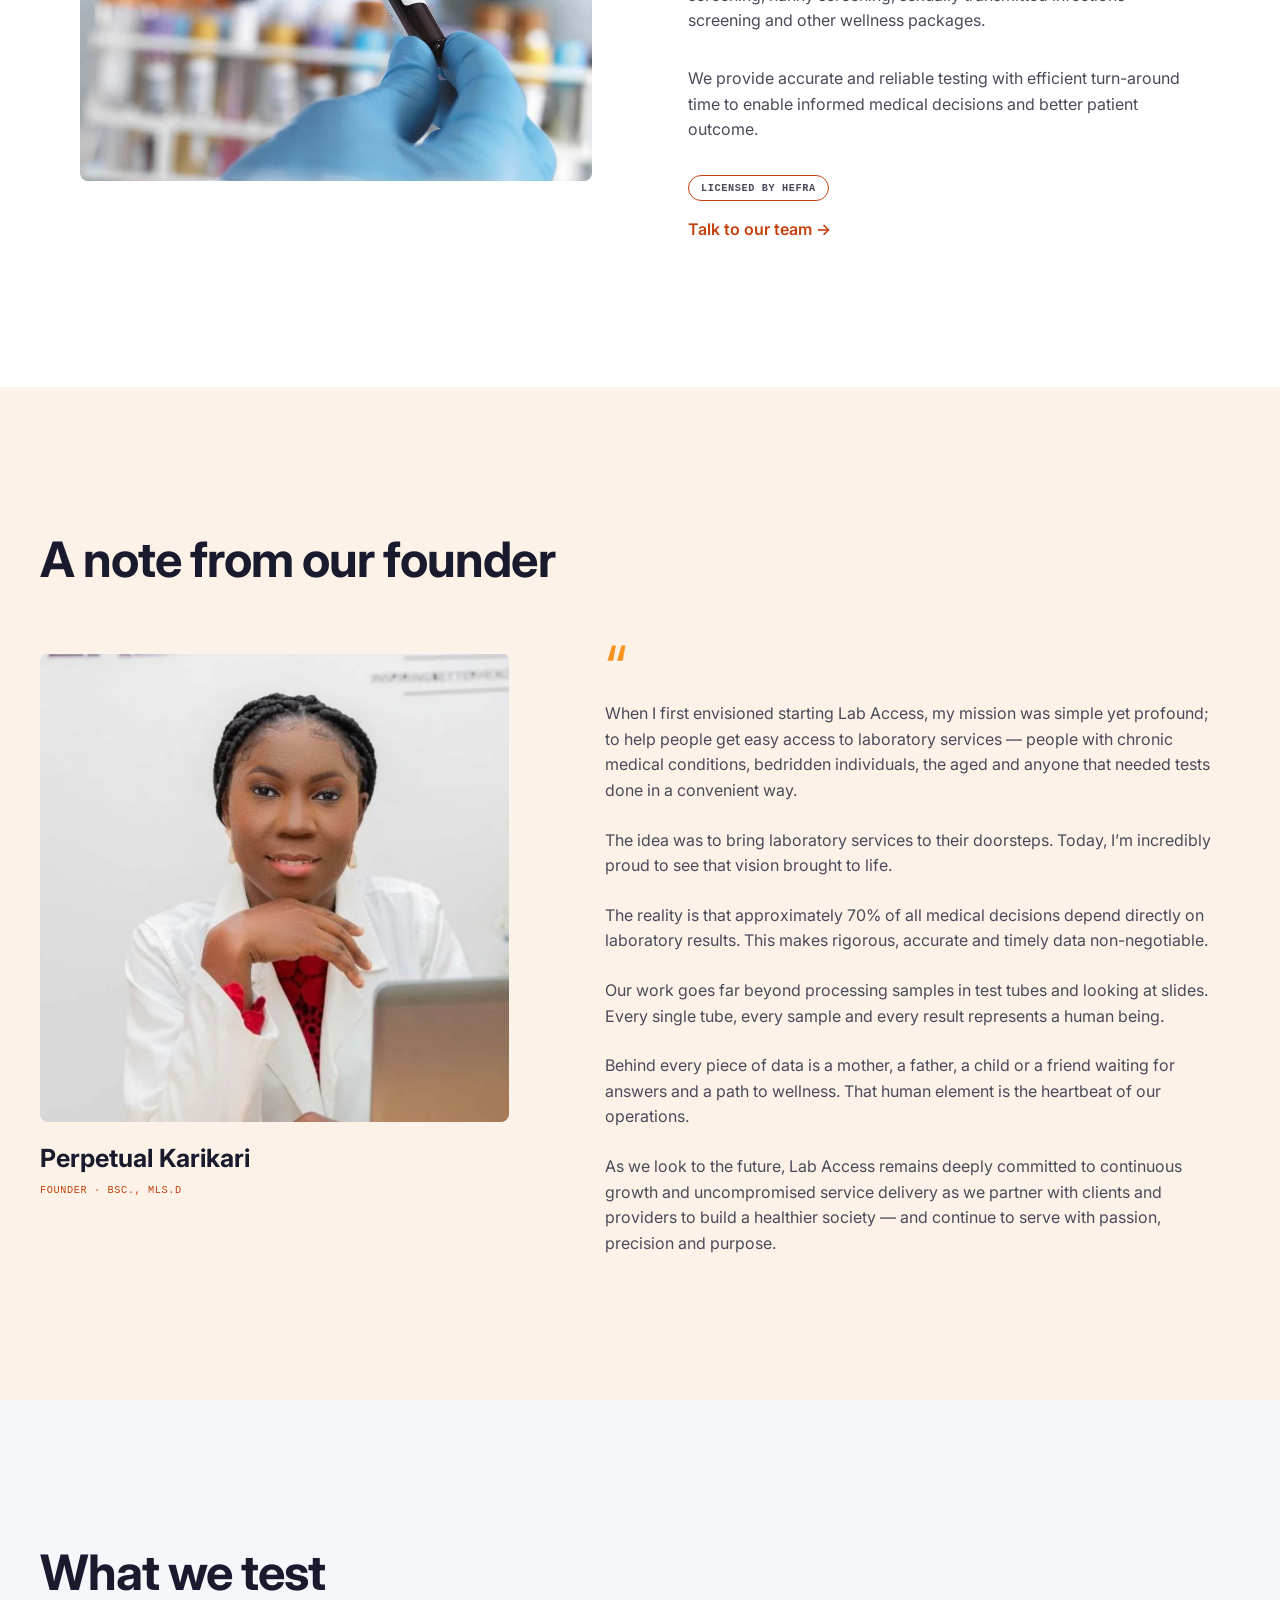
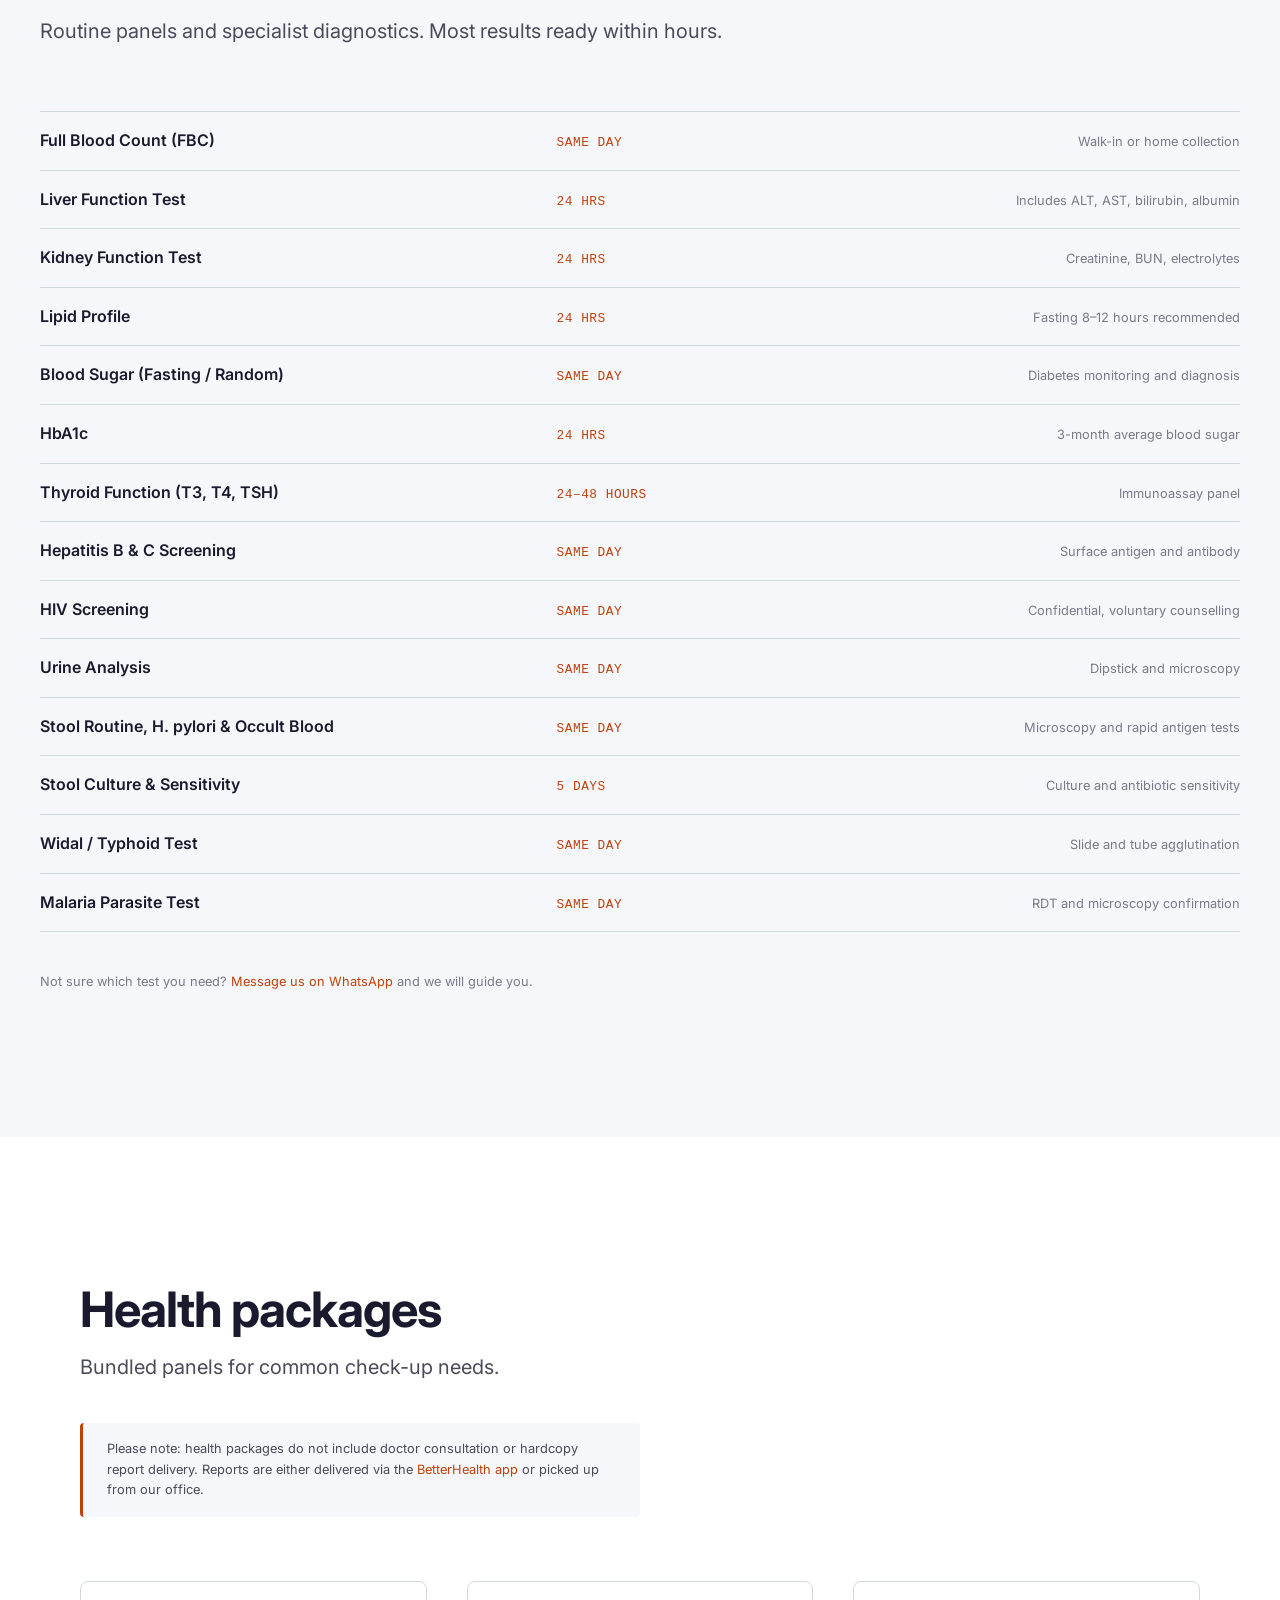
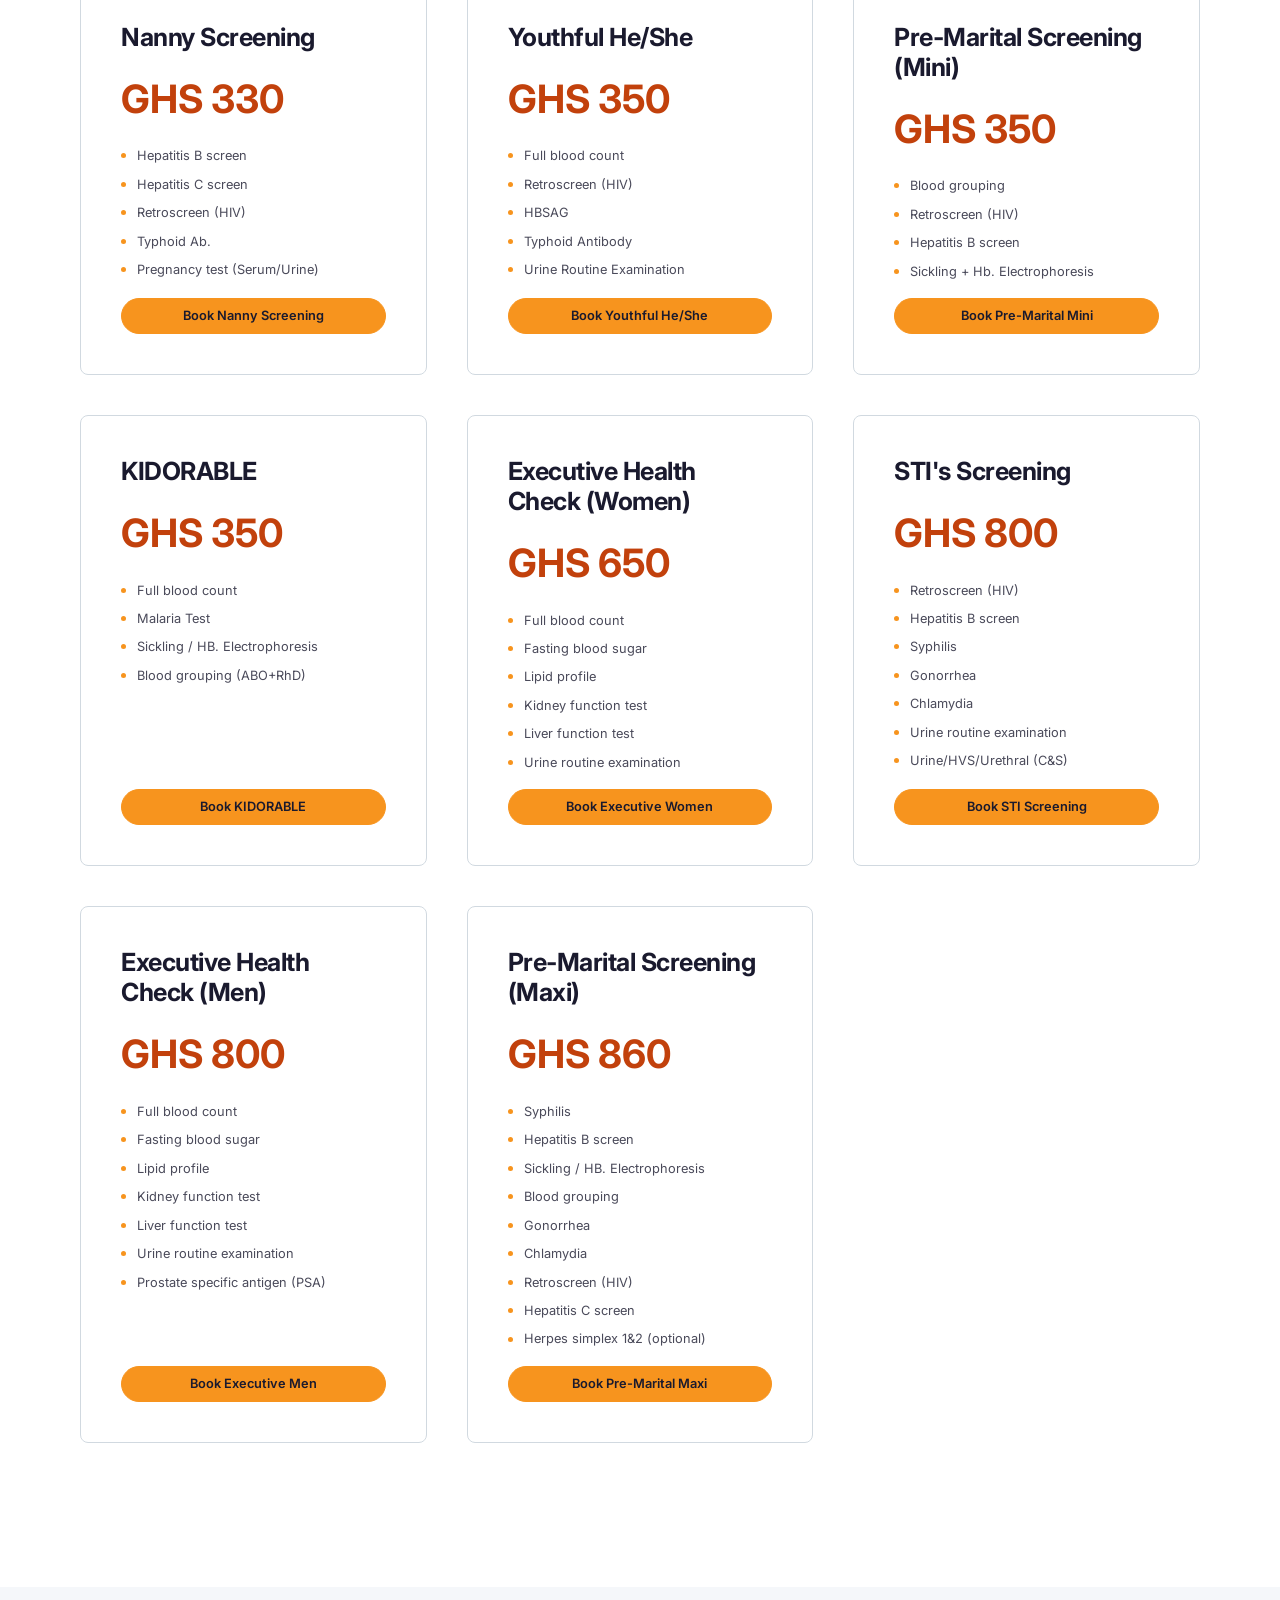
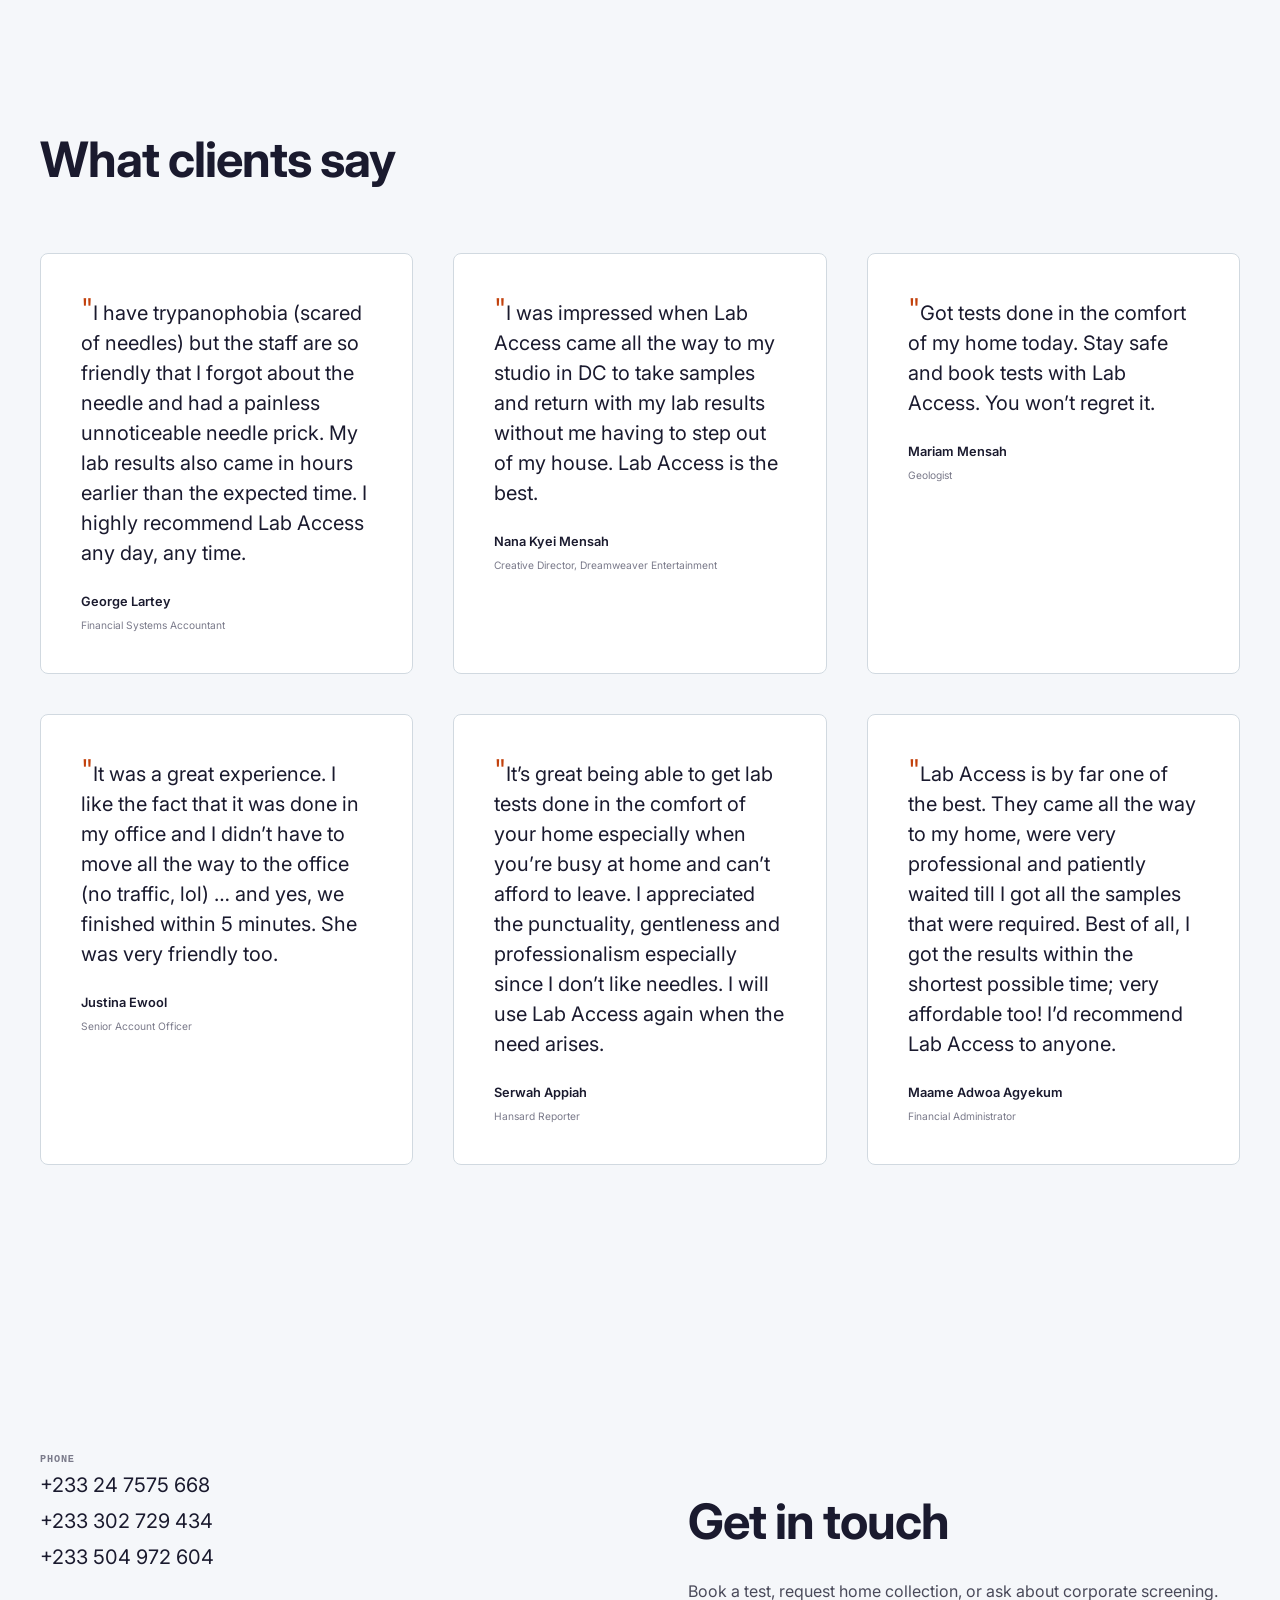
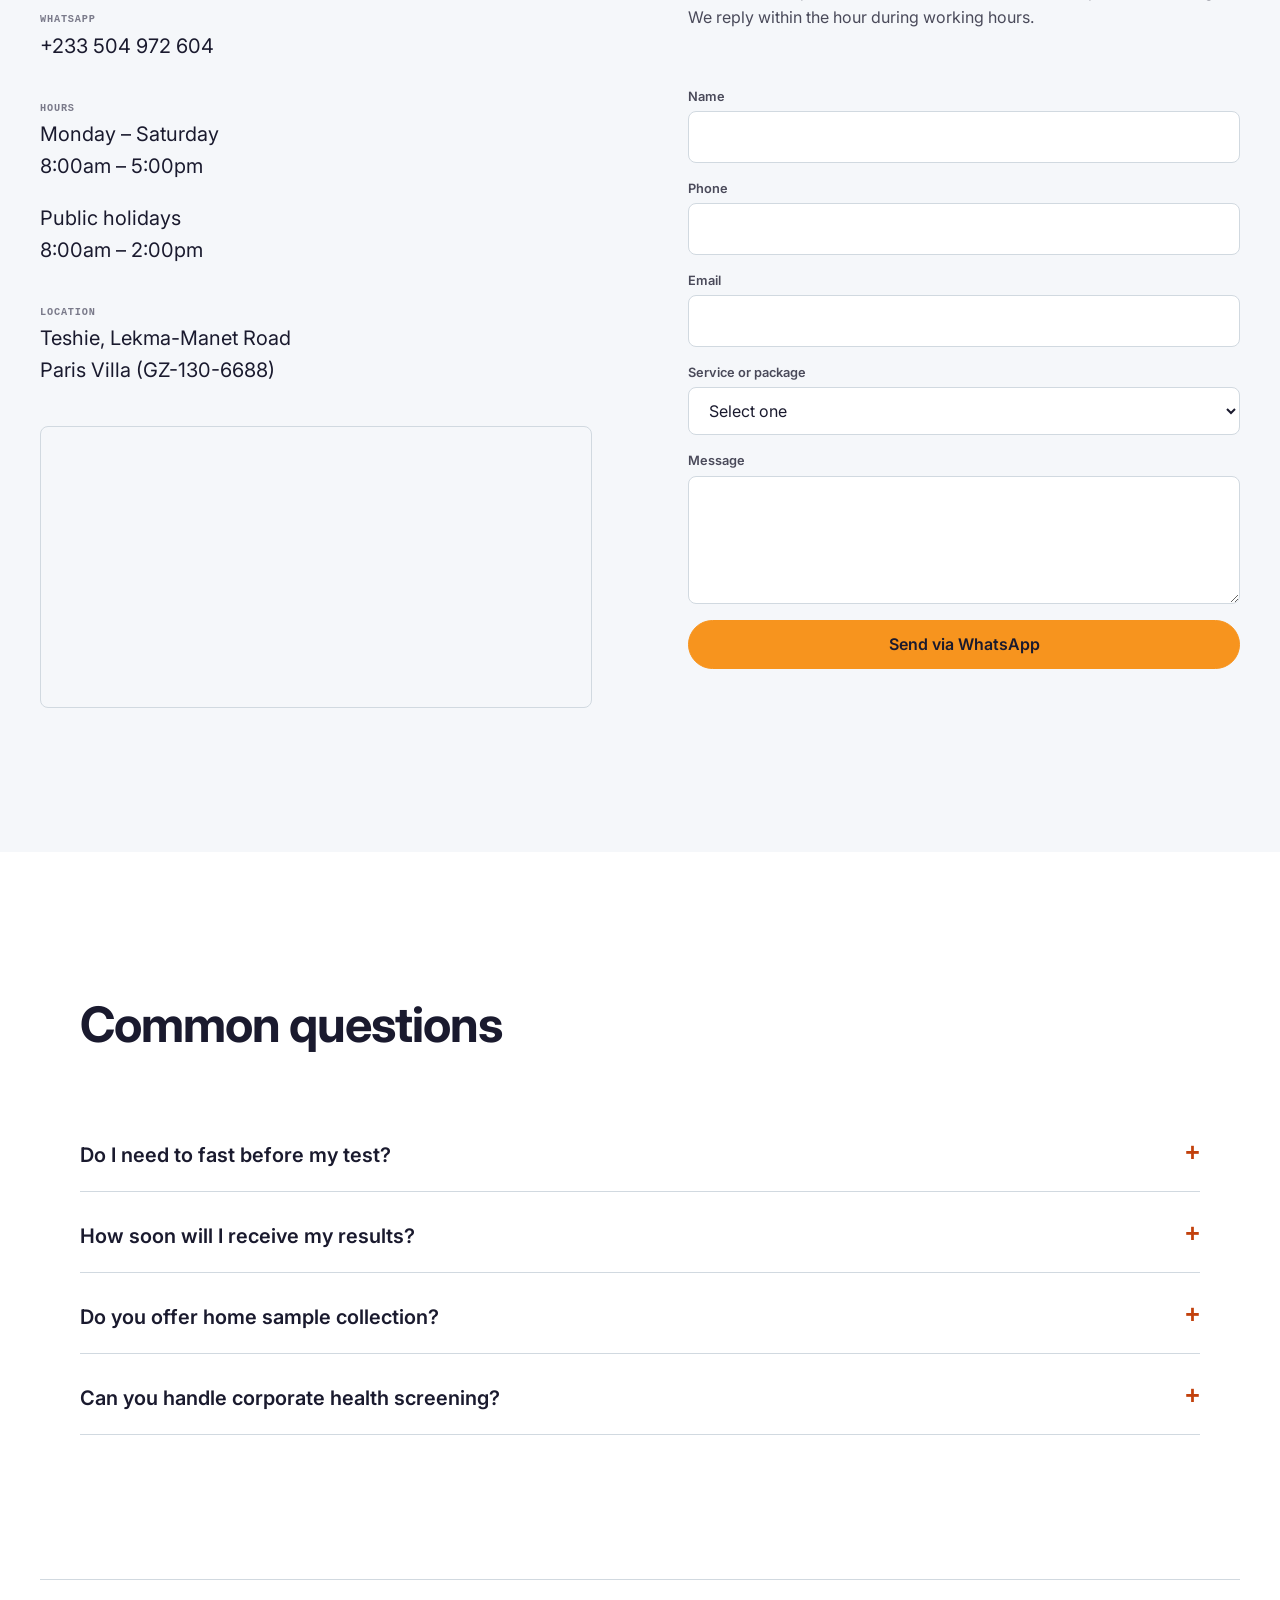
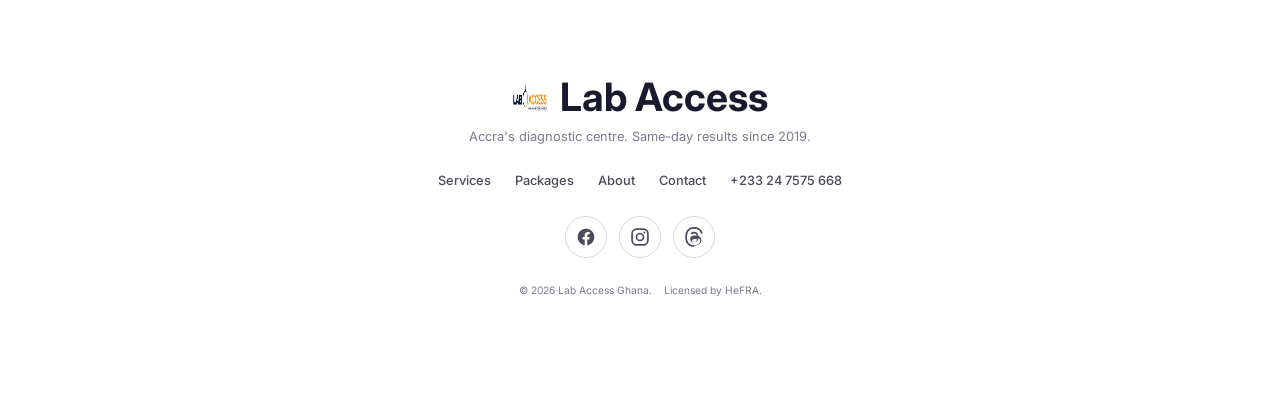
==== commit e402e9fb: "Logo change" ====
--- a/index.html
+++ b/index.html
@@ -13,8 +13,8 @@
   <link rel="stylesheet" href="css/tokens.20260602.css">
   <link rel="stylesheet" href="css/styles.20260602d.css">
 
-  <link rel="icon" href="images/lab-access-logo.20260604.webp" type="image/webp">
-  <link rel="apple-touch-icon" href="images/lab-access-logo.20260604.webp">
+  <link rel="icon" href="images/lab-access-logo.webp" type="image/webp">
+  <link rel="apple-touch-icon" href="images/lab-access-logo.webp">
 </head>
 <body>
 
@@ -22,7 +22,7 @@
   <header class="navbar" id="home">
     <div class="navbar__container">
       <a href="#home" class="navbar__logo">
-        <img src="images/lab-access-logo.20260604.webp" alt="Lab Access Ghana" width="200" height="74" loading="eager">
+        <img src="images/Lab-Access-Logo-trans.png" alt="Lab Access Ghana" width="200" height="74" loading="eager">
       </a>
 
       <nav class="navbar__nav" aria-label="Primary">
@@ -56,7 +56,7 @@
     <!-- Hero · Blue gradient -->
     <section class="hero" id="home">
       <div class="hero__inner">
-        <div class="hero__text">
+        <div class="hero__text" style="padding-top: 50px;">
           <h1 class="hero__display">Reliable. Convenient.<br>Confidential Reports.</h1>
           <p class="hero__lede">Walk-in or mobile Laboratory Services, Wellness Packages, Corporate Health Screening.</p>
           <div class="hero__actions">
@@ -496,7 +496,7 @@
   <footer class="footer">
     <div class="footer__main">
       <div class="footer__logo">
-        <img src="images/lab-access-logo.20260604.webp" alt="Lab Access Ghana" width="40" height="40" loading="lazy">
+        <img src="images/lab-access-logo.webp" alt="Lab Access Ghana" width="40" height="40" loading="lazy">
         <span class="footer__wordmark">Lab Access</span>
       </div>
       <p class="footer__tagline">Accra's diagnostic centre. Same-day results since 2019.</p>
